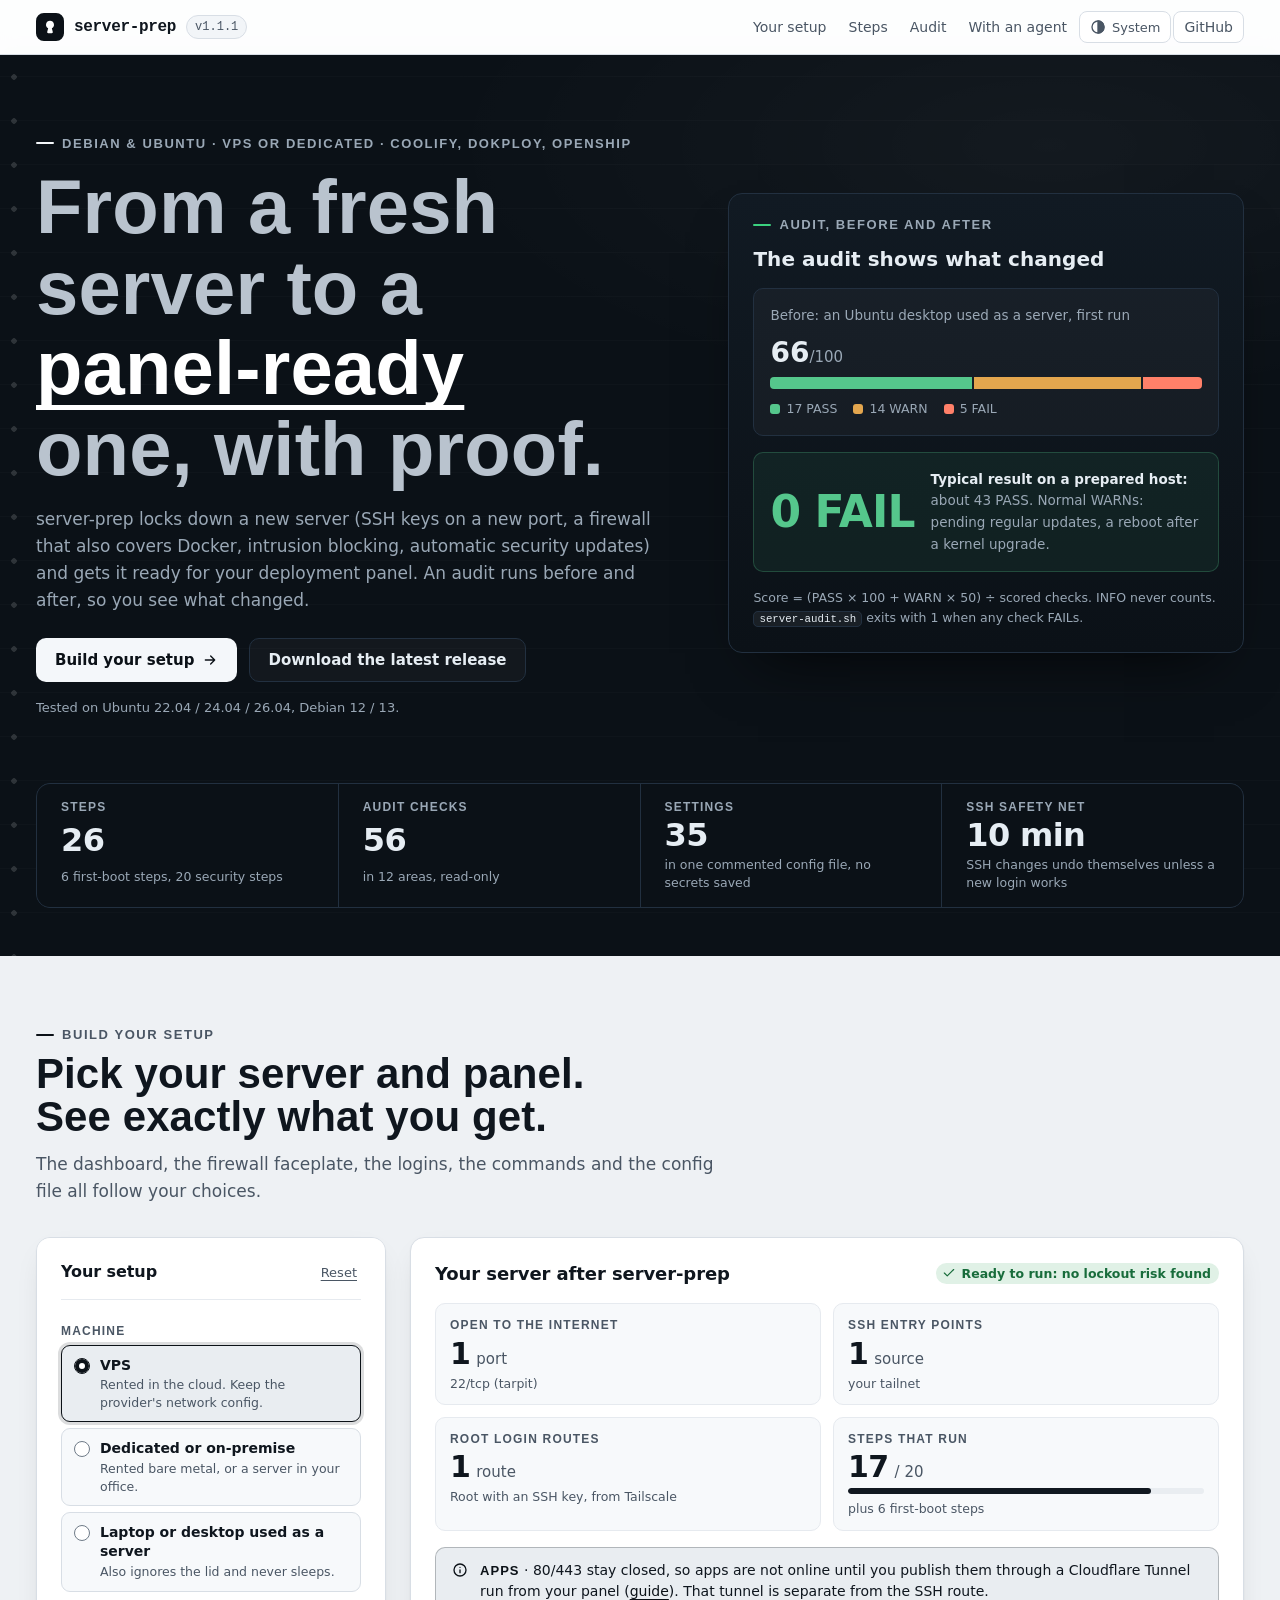
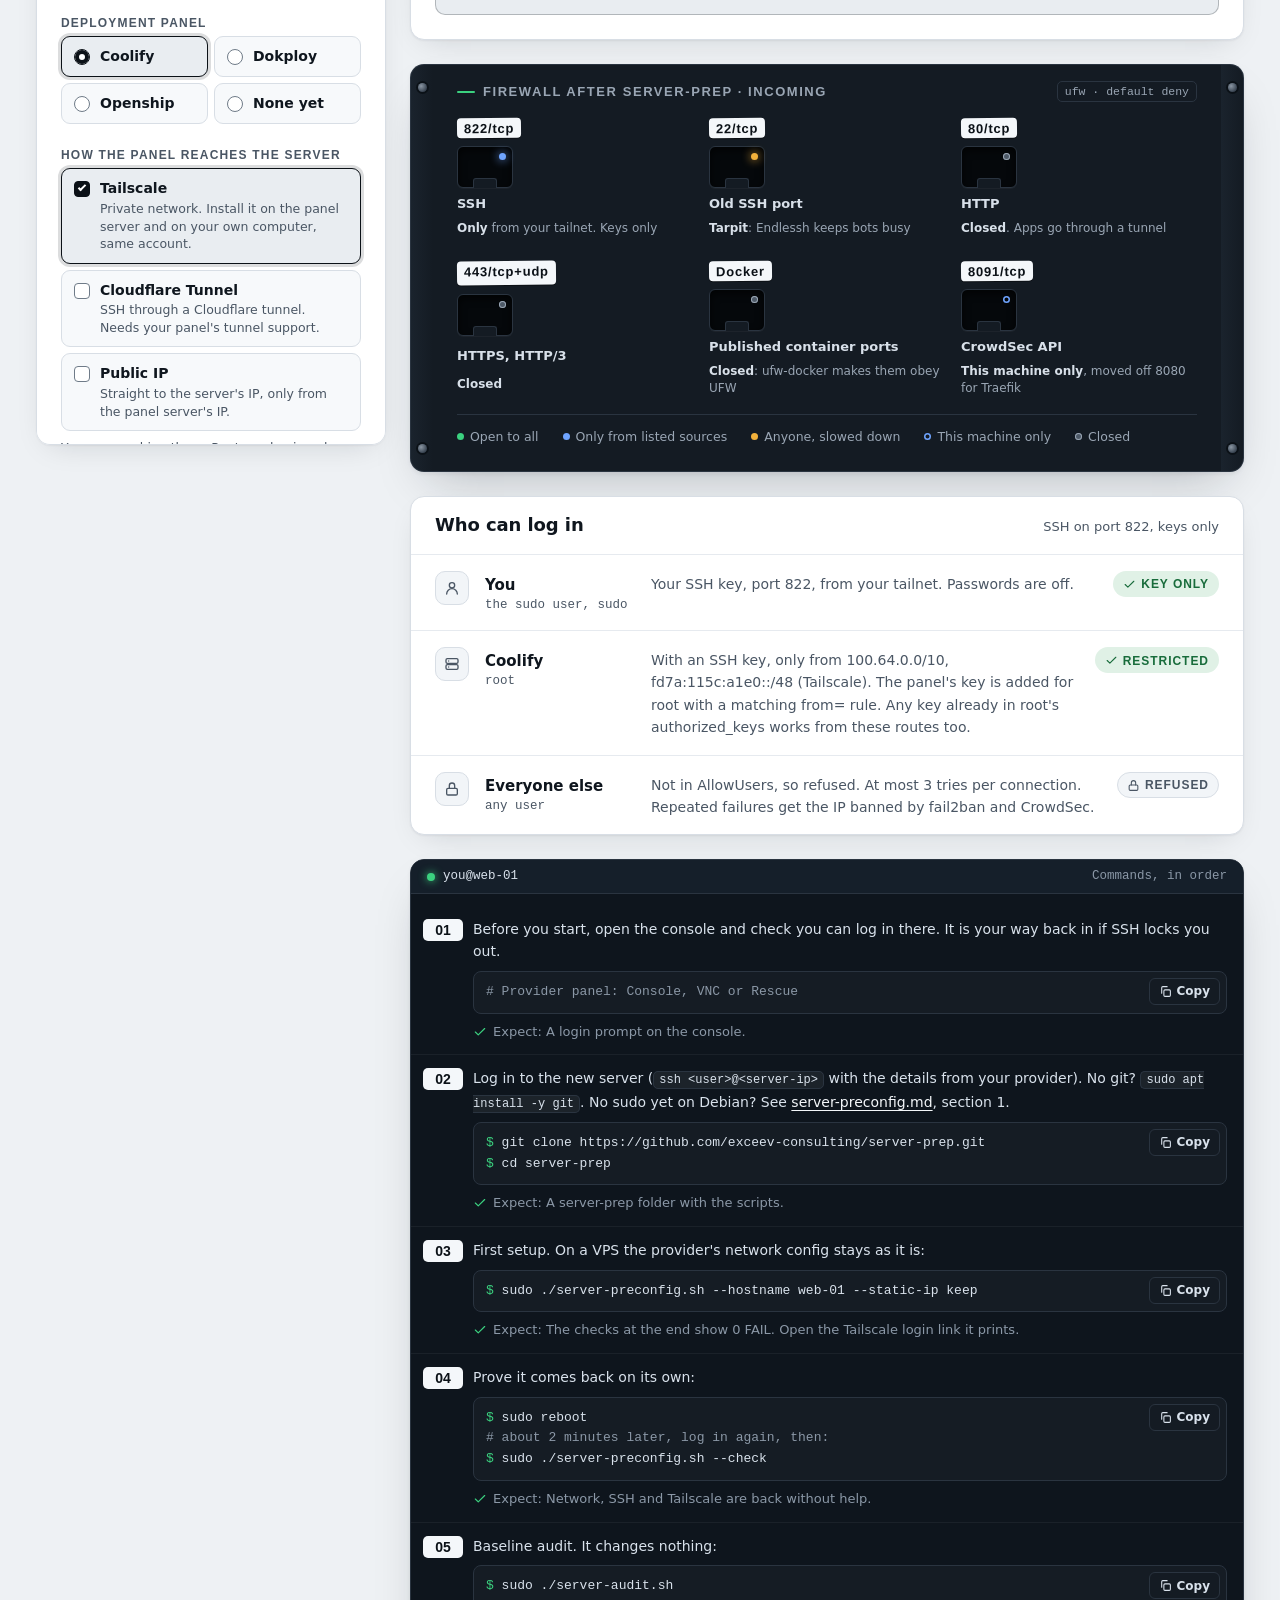
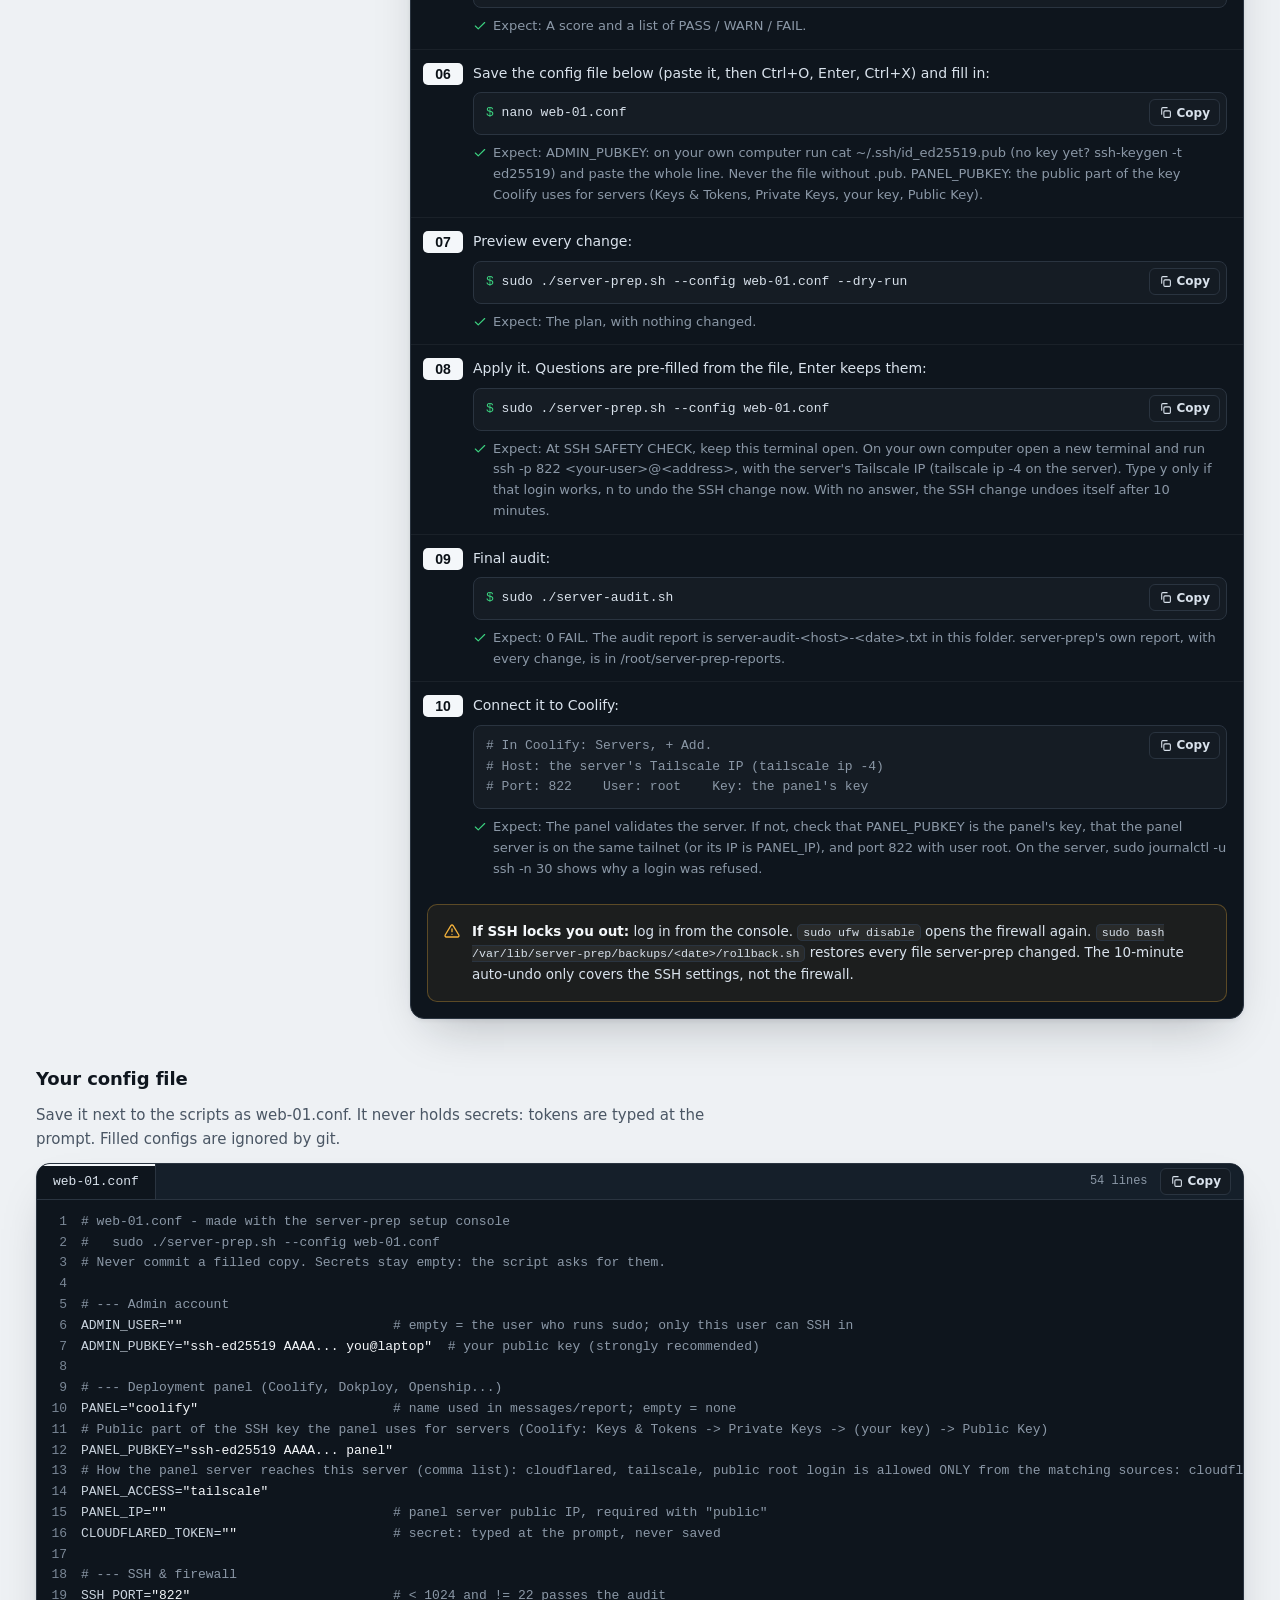
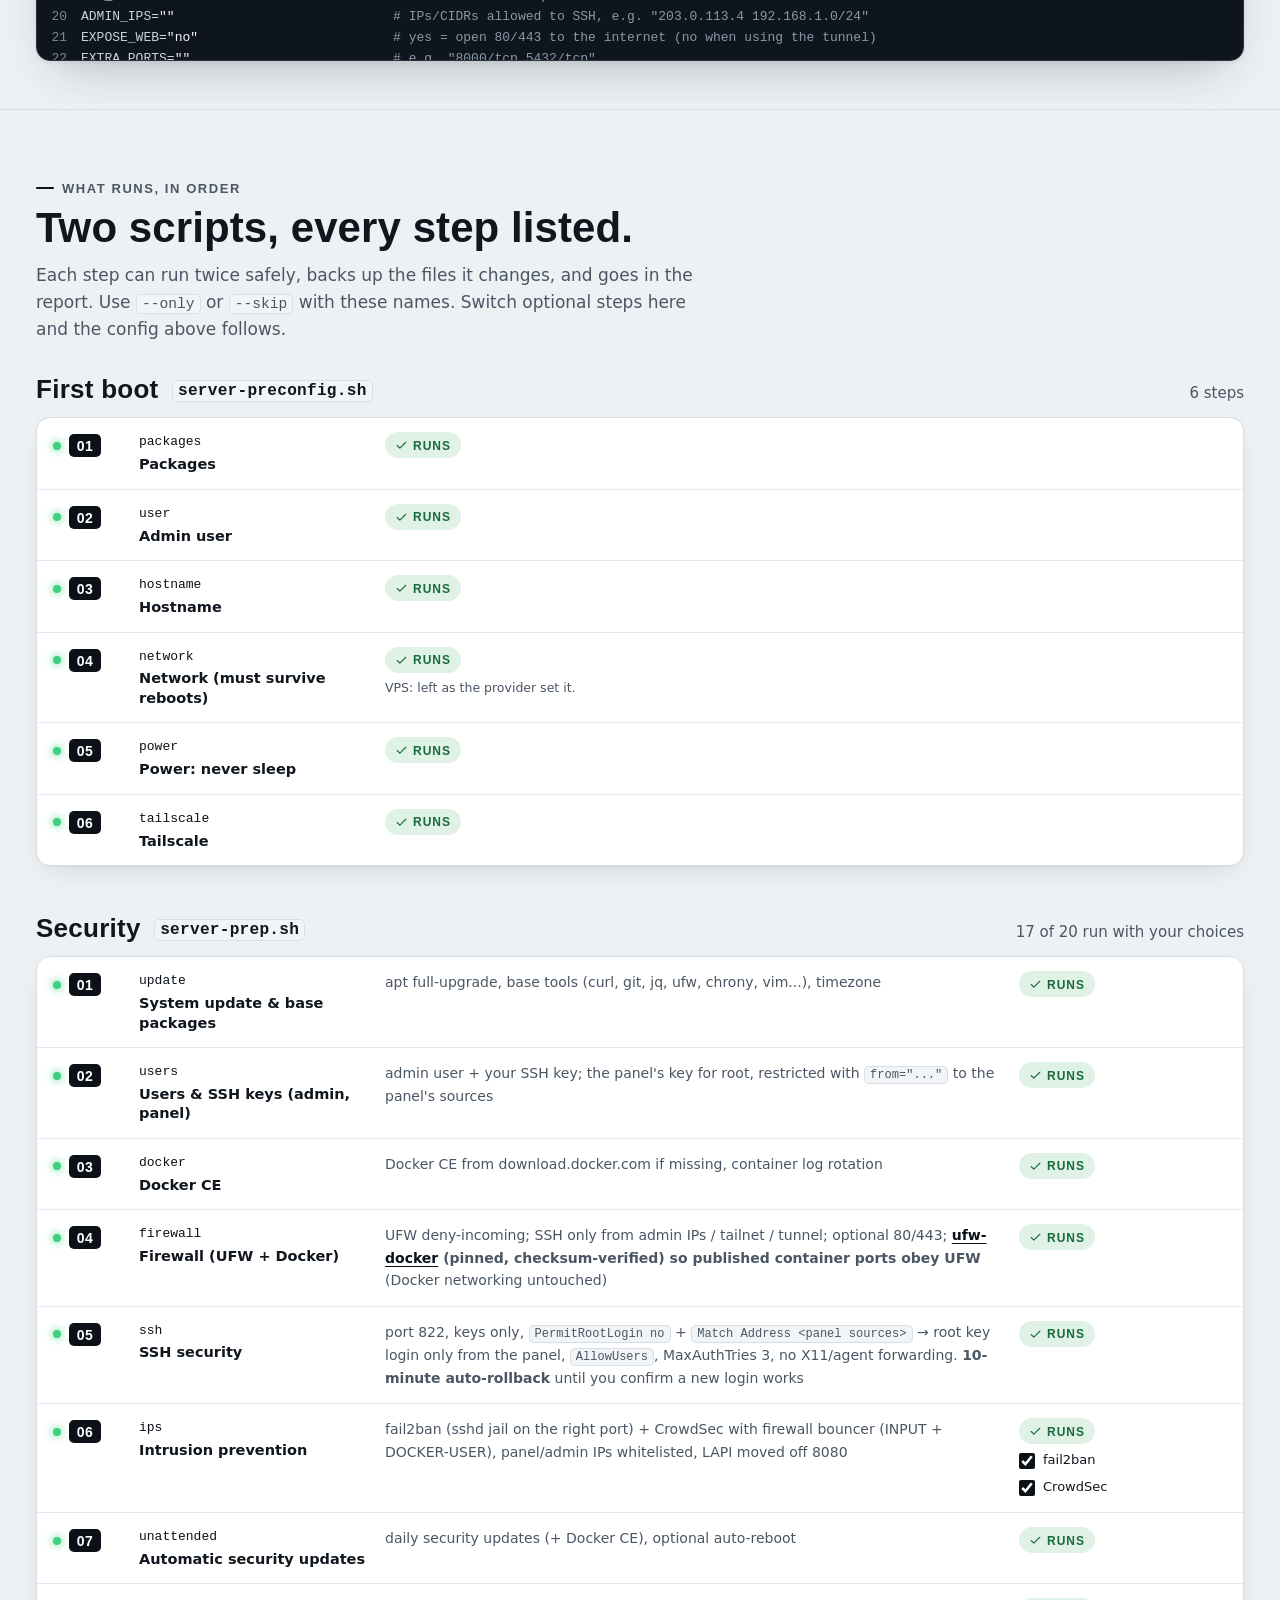
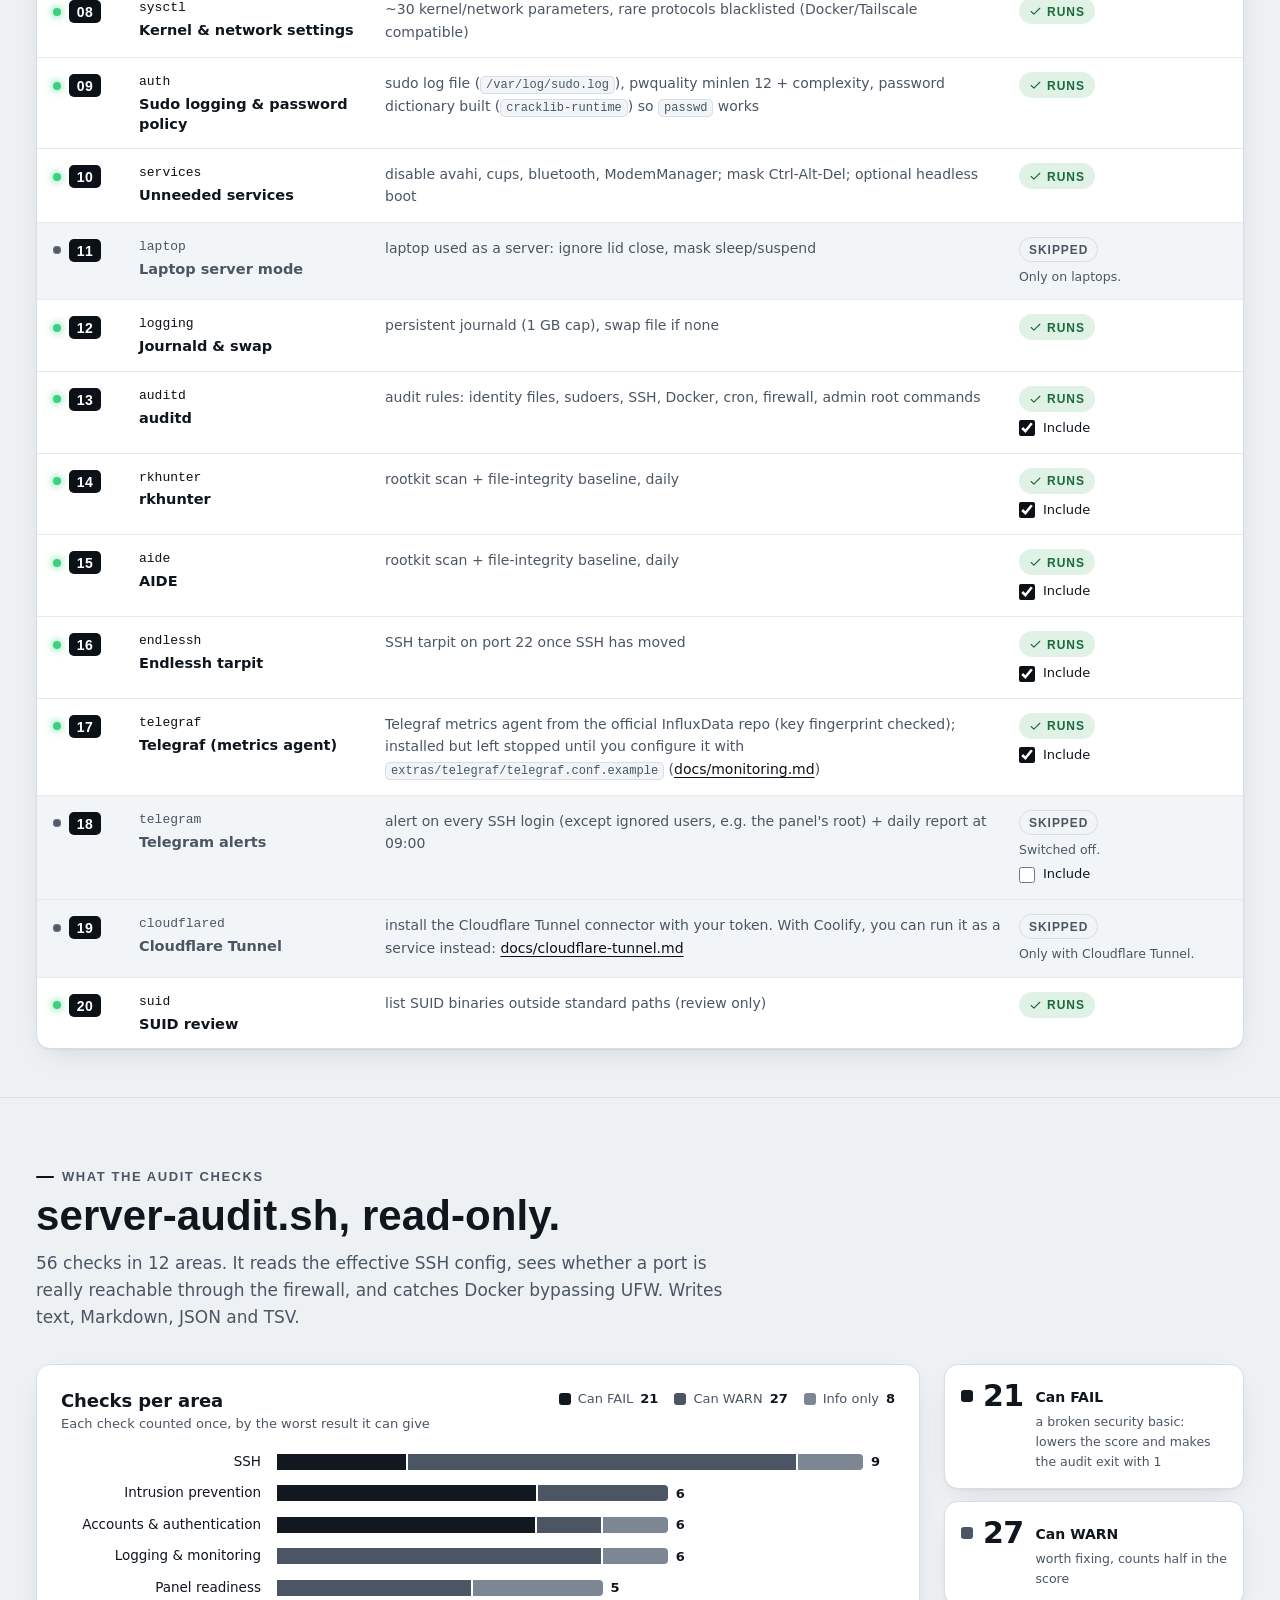
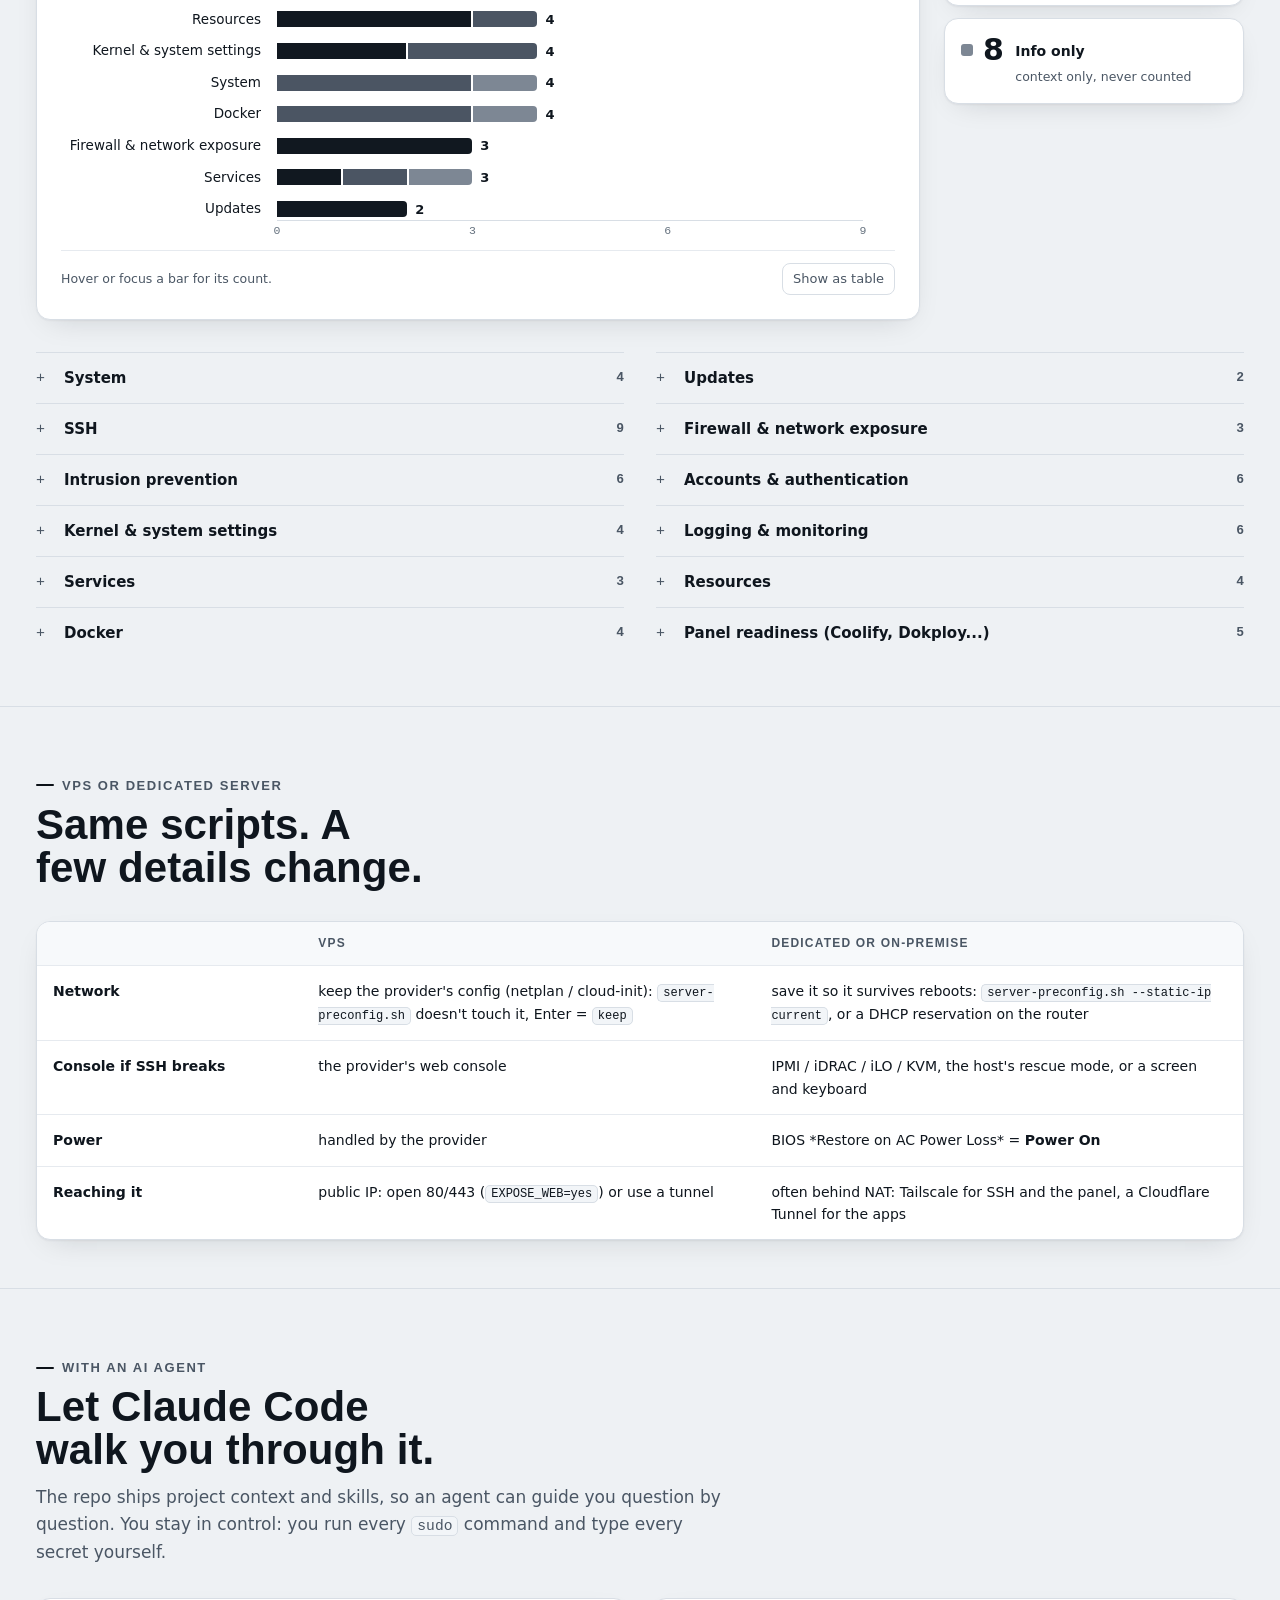
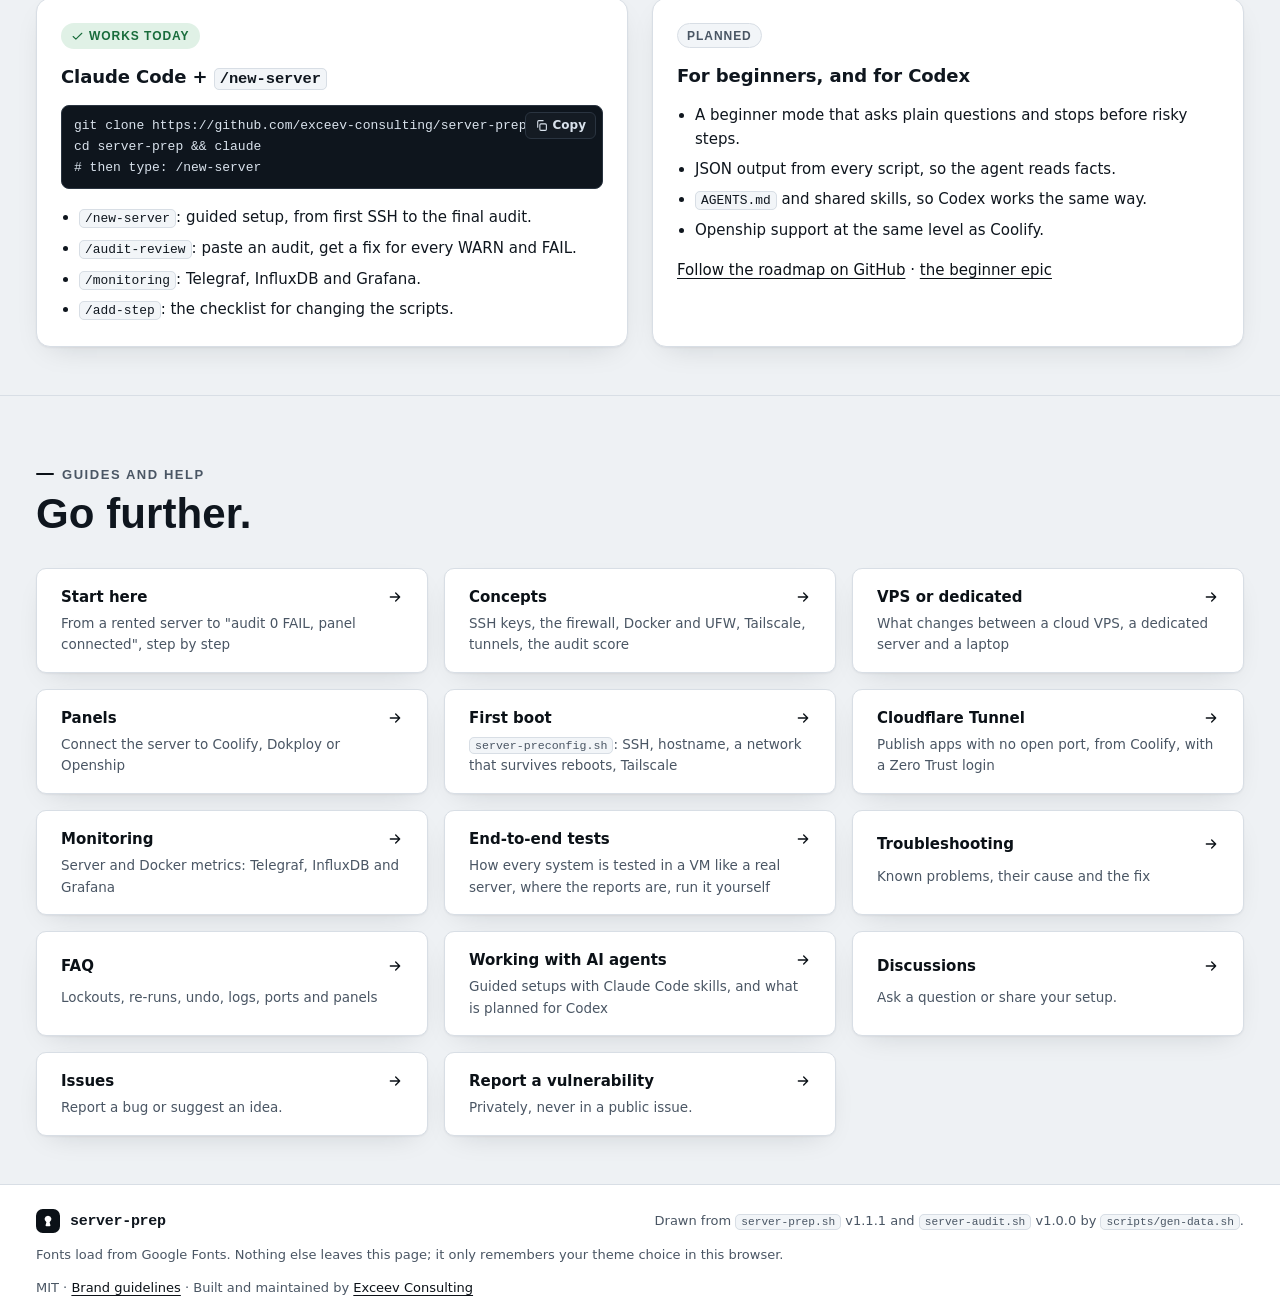
==== site/index.html @ 2fa913e3 "site: brand guidelines page, link previews, icons and one token file Closes #107.  - site/brand/: th" ====
<!doctype html>
<html lang="en">
<head>
<meta charset="utf-8">
<meta name="viewport" content="width=device-width, initial-scale=1, viewport-fit=cover">
<title>server-prep Setup Console</title>
<meta http-equiv="Content-Security-Policy" content="default-src 'none'; script-src 'self' 'unsafe-inline'; style-src 'self' 'unsafe-inline' https://fonts.googleapis.com; font-src https://fonts.gstatic.com; img-src 'self' data:; connect-src 'none'; base-uri 'none'; form-action 'none'">
<meta name="referrer" content="no-referrer">
<meta name="description" content="See exactly what server-prep does to secure a Debian or Ubuntu VPS or dedicated server for Coolify, Dokploy or Openship: ports, logins, steps, commands and the audit.">
<meta property="og:title" content="server-prep Setup Console">
<meta property="og:description" content="Pick your server, panel and access route. See the ports, who can log in, the commands to run and the config file.">
<meta property="og:type" content="website">
<meta property="og:site_name" content="server-prep">
<meta property="og:url" content="https://exceev-consulting.github.io/server-prep/">
<meta property="og:image" content="https://exceev-consulting.github.io/server-prep/social-preview.png">
<meta property="og:image:width" content="1280">
<meta property="og:image:height" content="640">
<meta property="og:image:alt" content="server-prep: harden a fresh Debian or Ubuntu server for your PaaS panel, and prove it with an audit.">
<meta name="twitter:card" content="summary_large_image">
<meta name="theme-color" content="#FFFFFF" media="(prefers-color-scheme: light)">
<meta name="theme-color" content="#121920" media="(prefers-color-scheme: dark)">
<link rel="icon" href="favicon-32.png" sizes="32x32" type="image/png">
<link rel="icon" href="favicon.svg" type="image/svg+xml">
<link rel="apple-touch-icon" href="apple-touch-icon.png">
<link rel="preconnect" href="https://fonts.googleapis.com">
<link rel="preconnect" href="https://fonts.gstatic.com" crossorigin>
<link rel="stylesheet" href="https://fonts.googleapis.com/css2?family=Barlow+Condensed:wght@500;600;700&family=IBM+Plex+Mono:wght@400;500;600&family=IBM+Plex+Sans:wght@400;500;600;700&display=swap">
<link rel="stylesheet" href="tokens.css">
<style>
/* Layout: a rack console. A dark rack-front hero with the audit proof and headline numbers,
   then the setup console (control panel left, live dashboard + faceplate + terminal right),
   the steps as numbered rack units, the audit chart, and reference tables. */
*, *::before, *::after { box-sizing: border-box; }
html { -webkit-text-size-adjust: 100%; scroll-padding-top: 72px; }
body { margin: 0; background: var(--bg); color: var(--ink); font: 400 15px/1.6 var(--f-body); }
body::before { content: ""; position: fixed; inset: 0 0 auto; height: env(safe-area-inset-top, 0px); z-index: 30; background: var(--panel); }
a { color: var(--accent); text-decoration: underline; text-decoration-thickness: 1px; text-underline-offset: 3px; }
a:hover { text-decoration-thickness: 2px; }
:focus-visible { outline: 2px solid var(--accent); outline-offset: 2px; }
.hero :focus-visible, .term :focus-visible, .file :focus-visible, .rackunit :focus-visible, .two .code :focus-visible { outline-color: var(--rack-hi); }
code, pre, kbd { font-family: var(--f-mono); }
code { font-size: .86em; background: var(--sunken); border: 1px solid var(--rule); border-radius: 5px; padding: 1px 5px; overflow-wrap: anywhere; }
h1, h2, h3, h4 { margin: 0; text-wrap: balance; }
h1, h2 { font-family: var(--f-display); font-weight: 700; line-height: 1.02; letter-spacing: .002em; }
h2 { font-size: clamp(30px, 4vw, 42px); }
h3 { font: 600 18px/1.3 var(--f-body); letter-spacing: -.005em; }
p { margin: 0; }
svg.i { width: 16px; height: 16px; flex: none; fill: none; stroke: currentColor; stroke-width: 2; stroke-linecap: round; stroke-linejoin: round; }
.sr { position: absolute; width: 1px; height: 1px; padding: 0; margin: -1px; overflow: hidden; clip: rect(0 0 0 0); white-space: nowrap; border: 0; }
.skip { position: absolute; left: max(16px, env(safe-area-inset-left, 0px)); top: -60px; z-index: 40; background: var(--accent); color: var(--on-accent); padding: 8px 12px; border-radius: 6px; font-weight: 600; text-decoration: none; }
.skip:focus { top: 8px; }
.wrap { max-width: 1240px; margin: 0 auto; padding-left: max(16px, env(safe-area-inset-left, 0px)); padding-right: max(16px, env(safe-area-inset-right, 0px)); }
.eyebrow { display: inline-flex; align-items: center; gap: 8px; font: 600 13px/1 var(--f-display); letter-spacing: .12em; text-transform: uppercase; color: var(--ink-2); }
.eyebrow::before { content: ""; width: 18px; height: 2px; border-radius: 2px; background: var(--accent); }
.lead { font-size: 17px; line-height: 1.6; color: var(--ink-2); max-width: 64ch; }
.muted { color: var(--ink-2); }
.num { font-variant-numeric: tabular-nums; }
.card { background: var(--panel); border: 1px solid var(--rule); border-radius: var(--r-lg); box-shadow: var(--shadow); min-width: 0; }

/* ---------- top bar ---------- */
.topbar { position: sticky; top: env(safe-area-inset-top, 0px); z-index: 20; background: color-mix(in srgb, var(--panel) 88%, transparent); backdrop-filter: saturate(1.4) blur(10px); -webkit-backdrop-filter: saturate(1.4) blur(10px); border-bottom: 1px solid var(--rule); }
.topbar .wrap { display: flex; align-items: center; justify-content: space-between; gap: var(--s4); padding-block: 10px; }
.brand { display: flex; align-items: center; gap: 10px; color: var(--ink); text-decoration: none; }
.logo { display: block; flex: none; color: var(--brand); }
.brand .logo { width: 28px; height: 28px; }
.brand b { font: 600 16px/1 var(--f-mono); letter-spacing: -.02em; white-space: nowrap; }
.chip { display: inline-flex; align-items: center; gap: 6px; font: 500 12px/1 var(--f-mono); padding: 5px 8px; border-radius: 999px; border: 1px solid var(--rule); color: var(--ink-2); background: var(--sunken); white-space: nowrap; }
.topnav { display: flex; gap: 2px; align-items: center; flex-wrap: wrap; justify-content: flex-end; }
.topnav a { color: var(--ink-2); text-decoration: none; font-weight: 500; font-size: 14px; padding: 6px 10px; border-radius: 8px; }
.topnav a:hover { color: var(--ink); background: var(--sunken); }
.topnav a[aria-current="true"] { color: var(--accent); background: var(--accent-soft); }
.tbtn { display: inline-flex; align-items: center; gap: 6px; height: 32px; padding: 0 10px; border-radius: 8px; border: 1px solid var(--rule); background: var(--panel); color: var(--ink-2); font: 500 13px/1 var(--f-body); cursor: pointer; text-decoration: none; }
.tbtn:hover { color: var(--ink); border-color: var(--ink-3); }
@media (max-width: 860px) { .topnav a.sec { display: none; } }
@media (max-width: 600px) {
  .brand .chip { display: none; }
  .tlabel { position: absolute; width: 1px; height: 1px; padding: 0; margin: -1px; overflow: hidden; clip: rect(0 0 0 0); white-space: nowrap; border: 0; }
  .topnav { flex-wrap: nowrap; gap: 6px; }
}

/* ---------- hero (rack front, dark on purpose) ---------- */
.hero { position: relative; background: var(--rack); color: var(--rack-ink); overflow: hidden; isolation: isolate; }
.hero::before { content: ""; position: absolute; inset: 0; z-index: -1; opacity: .55;
  background:
    radial-gradient(900px 380px at 82% 10%, rgba(255, 255, 255, .07), transparent 70%),
    repeating-linear-gradient(0deg, transparent 0 43px, rgba(255, 255, 255, .035) 43px 44px); }
.hero::after { content: ""; position: absolute; top: 0; bottom: 0; left: max(8px, calc(50% - 640px)); width: 12px; z-index: -1;
  background: radial-gradient(circle at 6px 22px, rgba(255,255,255,.14) 2.5px, transparent 3px) 0 0 / 12px 44px repeat-y; }
.hero .hero-grid { display: grid; grid-template-columns: minmax(0, 1.25fr) minmax(0, 1fr); gap: var(--s7); padding-block: var(--s8) var(--s6); align-items: center; }
.hero .eyebrow { color: var(--rack-dim); }
.hero .eyebrow::before { background: var(--rack-hi); }
.hero h1 { font-size: clamp(42px, 6.6vw, 76px); line-height: 1.06; color: var(--rack-mid); margin-top: var(--s4); }
.hero h1 em { font-style: normal; color: #FFFFFF; text-decoration: underline; text-decoration-color: #FFFFFF; text-decoration-thickness: .07em; text-underline-offset: .14em; text-decoration-skip-ink: none; }
.hero .lead { color: var(--rack-dim); margin-top: var(--s4); }
.cta { display: flex; gap: var(--s3); flex-wrap: wrap; margin-top: var(--s5); }
.btn { display: inline-flex; align-items: center; gap: 8px; height: 44px; padding: 0 18px; border-radius: 10px; font: 600 15px/1 var(--f-body); text-decoration: none; cursor: pointer; border: 1px solid transparent; }
.btn.primary { background: var(--rack-hi); color: var(--rack); }
.btn.primary:hover { background: #FFFFFF; box-shadow: 0 0 0 4px rgba(255, 255, 255, .14); }
.btn.ghost { color: var(--rack-ink); border-color: var(--rack-edge); background: rgba(255,255,255,.03); }
.btn.ghost:hover { border-color: var(--rack-dim); }
.hero .tested { margin-top: var(--s4); font-size: 13px; color: var(--rack-dim); }
.proof { background: linear-gradient(180deg, var(--rack-2), var(--rack)); border: 1px solid var(--rack-edge); border-radius: var(--r-lg); padding: var(--s5); display: grid; gap: var(--s4); box-shadow: 0 30px 60px -30px rgba(0,0,0,.8); min-width: 0; }
.proof-head { display: flex; justify-content: space-between; align-items: baseline; gap: var(--s3); flex-wrap: wrap; }
.proof-head .eyebrow::before { background: var(--led-ok); }
.proof h2 { font: 600 20px/1.25 var(--f-body); color: var(--rack-ink); }
.score { display: grid; gap: 10px; padding: var(--s4); border-radius: var(--r); background: rgba(255,255,255,.03); border: 1px solid var(--rack-edge); }
.score-top { display: flex; justify-content: space-between; align-items: baseline; gap: var(--s3); flex-wrap: wrap; font-size: 13.5px; color: var(--rack-dim); }
.score-top b { font: 600 28px/1 var(--f-body); color: var(--rack-ink); }
.score-top b small { font-size: 15px; color: var(--rack-dim); font-weight: 500; }
.sbar { display: flex; gap: 2px; height: 12px; }
.sbar i { display: block; height: 100%; }
.sbar i:first-child { border-radius: 4px 0 0 4px; }
.sbar i:last-child { border-radius: 0 4px 4px 0; }
.sbar .p { background: var(--rack-ok); }
.sbar .w { background: var(--rack-warn); }
.sbar .f { background: var(--rack-bad); }
.slegend { display: flex; gap: var(--s4); flex-wrap: wrap; font-size: 12.5px; color: var(--rack-dim); }
.slegend span { display: inline-flex; align-items: center; gap: 6px; }
.slegend span::before { content: ""; width: 10px; height: 10px; border-radius: 3px; }
.slegend .p::before { background: var(--rack-ok); }
.slegend .w::before { background: var(--rack-warn); }
.slegend .f::before { background: var(--rack-bad); }
.after { display: flex; gap: var(--s4); align-items: center; padding: var(--s4); border-radius: var(--r); background: rgba(85, 199, 140, .08); border: 1px solid rgba(85, 199, 140, .25); }
.after .big { font: 700 44px/1 var(--f-body); color: var(--rack-ok); letter-spacing: -.02em; white-space: nowrap; }
.after p { font-size: 13.5px; color: var(--rack-dim); }
.after p b { color: var(--rack-ink); font-weight: 600; }
.formula { font-size: 12.5px; color: var(--rack-dim); }
.formula code { background: rgba(255,255,255,.06); border-color: var(--rack-edge); color: var(--rack-ink); }
.kpis-hero { display: grid; grid-template-columns: repeat(4, minmax(0, 1fr)); gap: 1px; margin-top: var(--s6); background: var(--rack-edge); border: 1px solid var(--rack-edge); border-radius: var(--r-lg); overflow: hidden; }
.kpis-hero > div { background: var(--rack); padding: var(--s4) var(--s5); display: grid; gap: 4px; min-width: 0; }
.kpis-hero .lbl { font: 600 12px/1.2 var(--f-display); letter-spacing: .1em; text-transform: uppercase; color: var(--rack-dim); }
.kpis-hero .val { font: 600 32px/1.05 var(--f-body); color: var(--rack-ink); letter-spacing: -.02em; }
.kpis-hero .cap { font-size: 12.5px; color: var(--rack-dim); line-height: 1.4; }
.hero-wrap-kpi { padding-bottom: var(--s7); }

/* ---------- sections ---------- */
section.block { padding-block: var(--s8) var(--s7); }
section.block + section.block { border-top: 1px solid var(--rule); }
.block-head { display: grid; gap: var(--s3); margin-bottom: var(--s6); max-width: 72ch; }

/* ---------- console ---------- */
.console { display: grid; grid-template-columns: minmax(0, 350px) minmax(0, 1fr); gap: var(--s5); align-items: start; }
.controls { padding: var(--s5); display: grid; gap: var(--s5); position: sticky; top: 76px; max-height: calc(100vh - 92px); overflow: auto; overscroll-behavior: contain; }
.controls-head { display: flex; justify-content: space-between; align-items: center; gap: var(--s3); padding-bottom: var(--s4); border-bottom: 1px solid var(--rule-2); }
.controls-head h3 { font-size: 16px; }
.reset { font: 500 13px/1 var(--f-body); color: var(--ink-2); background: none; border: 0; cursor: pointer; padding: 4px; text-decoration: underline; text-underline-offset: 3px; }
fieldset { border: 0; margin: 0; padding: 0; display: grid; gap: var(--s2); min-width: 0; }
fieldset:disabled .opt span { cursor: not-allowed; opacity: .75; }
legend { padding: 0; margin-bottom: 6px; font: 600 12px/1.2 var(--f-display); letter-spacing: .1em; text-transform: uppercase; color: var(--ink-2); }
.seg { display: grid; gap: 6px; }
.seg.cols-2 { grid-template-columns: 1fr 1fr; }
.opt { position: relative; display: block; }
.opt input { position: absolute; opacity: 0; inset: 0; margin: 0; width: 100%; height: 100%; cursor: pointer; z-index: 1; }
.opt span { position: relative; display: grid; gap: 2px; padding: 10px 12px 10px 38px; border: 1px solid var(--rule); border-radius: 9px; background: var(--panel-2); cursor: pointer; transition: border-color .15s, background-color .15s, box-shadow .15s; }
.opt span::before { content: ""; position: absolute; left: 12px; top: 12px; width: 16px; height: 16px; border-radius: 50%; border: 1.5px solid var(--off); background: var(--panel); }
.opt input[type="checkbox"] + span::before { border-radius: 4px; }
.opt span b { font-weight: 600; font-size: 14px; line-height: 1.35; }
.opt span small { font-size: 12.5px; color: var(--ink-2); line-height: 1.4; }
.opt input:hover + span { border-color: var(--ink-3); }
.opt input:checked + span { border-color: var(--accent); background: var(--accent-soft); box-shadow: 0 0 0 3px color-mix(in srgb, var(--accent) 14%, transparent); }
.opt input[type="radio"]:checked + span::before { border-color: var(--accent); background: var(--panel); box-shadow: inset 0 0 0 4px var(--accent); }
.opt input[type="checkbox"]:checked + span::before { border-color: var(--accent); background: var(--accent); }
.opt input[type="checkbox"]:checked + span::after { content: ""; position: absolute; left: 18px; top: 14px; width: 4px; height: 8px; border: solid var(--on-accent); border-width: 0 2px 2px 0; transform: rotate(45deg); }
.opt input:focus-visible + span { outline: 2px solid var(--accent); outline-offset: 2px; }
.fields { display: grid; grid-template-columns: 1fr 1fr; gap: var(--s3); }
.field { display: grid; gap: 6px; align-content: start; min-width: 0; }
.field label { font: 600 12px/1.2 var(--f-display); letter-spacing: .1em; text-transform: uppercase; color: var(--ink-2); }
.field input[type="text"] { font: 400 14px/1.4 var(--f-mono); padding: 10px 12px; border: 1px solid var(--off); border-radius: 9px; background: var(--panel-2); color: var(--ink); width: 100%; min-width: 0; transition: border-color .15s, box-shadow .15s; }
.field input[type="text"]:focus { outline: 2px solid transparent; outline-offset: 2px; border-color: var(--accent); box-shadow: 0 0 0 3px color-mix(in srgb, var(--accent) 18%, transparent); }
.field input[type="text"]::placeholder { color: var(--ink-2); }
.hint { font-size: 12.5px; color: var(--ink-2); line-height: 1.45; }

.outputs { display: grid; gap: var(--s5); min-width: 0; }

/* live KPI dashboard */
.dash { padding: var(--s5); display: grid; gap: var(--s4); }
.dash-head { display: flex; justify-content: space-between; align-items: baseline; gap: var(--s3); flex-wrap: wrap; }
.dash-head p { font-size: 13px; color: var(--ink-2); }
.kpis { display: grid; grid-template-columns: repeat(4, minmax(0, 1fr)); gap: var(--s3); }
@media (max-width: 1320px) and (min-width: 1081px), (max-width: 760px) { .kpis { grid-template-columns: repeat(2, minmax(0, 1fr)); } }
.kpi { border: 1px solid var(--rule-2); background: var(--panel-2); border-radius: var(--r); padding: 14px 14px 12px; display: grid; gap: 6px; align-content: start; min-width: 0; }
.kpi .lbl { font: 600 12px/1.2 var(--f-display); letter-spacing: .1em; text-transform: uppercase; color: var(--ink-2); }
.kpi .val { display: flex; align-items: baseline; gap: 6px; font: 600 30px/1 var(--f-body); letter-spacing: -.02em; color: var(--ink); }
.kpi .val small { font-size: 15px; font-weight: 500; color: var(--ink-2); letter-spacing: 0; }
.kpi .cap { font-size: 12.5px; color: var(--ink-2); line-height: 1.4; overflow-wrap: anywhere; }
.st { display: inline-flex; align-items: center; gap: 6px; font: 600 12.5px/1.2 var(--f-body); justify-self: start; padding: 3px 8px 3px 6px; border-radius: 999px; }
.st.ok { color: var(--ok); background: var(--ok-soft); }
.st.warn { color: var(--warn); background: var(--warn-soft); }
.st.bad { color: var(--bad); background: var(--bad-soft); }
.st svg.i { width: 14px; height: 14px; }
.meter { height: 6px; border-radius: 999px; background: var(--accent-soft); overflow: hidden; }
.meter i { display: block; height: 100%; border-radius: 999px; background: var(--accent-2); transition: width .3s ease; }

.alerts { display: grid; gap: var(--s2); }
.alerts:empty { display: none; }
.alert { display: flex; gap: var(--s3); align-items: flex-start; padding: var(--s3) var(--s4); border-radius: var(--r); font-size: 14px; line-height: 1.5; border: 1px solid; }
.alert svg.i { margin-top: 2px; }
.alert b { font: 700 13px/1.5 var(--f-display); letter-spacing: .08em; text-transform: uppercase; white-space: nowrap; }
.alert.warn { background: var(--warn-soft); border-color: color-mix(in srgb, var(--warn) 30%, transparent); }
.alert.warn svg, .alert.warn b { color: var(--warn); }
.alert.bad { background: var(--bad-soft); border-color: color-mix(in srgb, var(--bad) 30%, transparent); }
.alert.bad svg, .alert.bad b { color: var(--bad); }
.alert.info { background: var(--accent-soft); border-color: color-mix(in srgb, var(--accent) 25%, transparent); }
.alert.info svg, .alert.info b { color: var(--accent); }

/* faceplate with rack ears */
.rackunit { display: grid; grid-template-columns: 22px minmax(0, 1fr) 22px; border-radius: var(--r-lg); background: var(--plate-edge); padding: 1px; box-shadow: var(--shadow-lift); }
.ear { background: linear-gradient(90deg, var(--ear), var(--plate)); display: grid; align-content: space-between; justify-items: center; padding-block: 18px; }
.ear:first-child { border-radius: calc(var(--r-lg) - 1px) 0 0 calc(var(--r-lg) - 1px); }
.ear:last-child { border-radius: 0 calc(var(--r-lg) - 1px) calc(var(--r-lg) - 1px) 0; }
.ear i { width: 9px; height: 9px; border-radius: 50%; background: radial-gradient(circle at 35% 35%, var(--screw-hi), var(--screw-lo) 70%); box-shadow: 0 0 0 2px var(--rack); }
.plate { background: var(--plate); color: var(--plate-ink); padding: var(--s4) var(--s5) var(--s5); min-width: 0; }
.plate-head { display: flex; justify-content: space-between; gap: var(--s3); align-items: center; flex-wrap: wrap; margin-bottom: var(--s4); }
.plate-head .eyebrow { color: var(--plate-dim); }
.plate-head .eyebrow::before { background: var(--led-ok); }
.plate-head .plate-tag { font: 500 11.5px/1 var(--f-mono); color: var(--plate-dim); border: 1px solid var(--plate-edge); padding: 4px 7px; border-radius: 5px; white-space: nowrap; }
.ports { display: grid; grid-template-columns: repeat(3, minmax(0, 1fr)); gap: var(--s5) var(--s4); }
.port { display: grid; gap: 8px; justify-items: start; min-width: 0; }
.port .tag { font: 700 13px/1 var(--f-display); letter-spacing: .06em; background: var(--rack-hi); color: var(--rack); padding: 4px 7px 3px; border-radius: 4px; transform: rotate(-.6deg); font-variant-numeric: tabular-nums; box-shadow: 0 1px 0 rgba(0,0,0,.4); }
.jack { position: relative; width: 56px; height: 42px; border-radius: 6px; background: var(--jack); border: 1px solid var(--plate-edge); box-shadow: inset 0 3px 8px rgba(0,0,0,.7), 0 1px 0 rgba(255,255,255,.04); }
.jack::before { content: ""; position: absolute; left: 15px; right: 15px; bottom: -1px; height: 10px; background: var(--plate); border: 1px solid var(--plate-edge); border-bottom: 0; border-radius: 3px 3px 0 0; }
.jack::after { content: ""; position: absolute; top: 6px; right: 6px; width: 7px; height: 7px; border-radius: 50%; background: var(--led-off); box-shadow: inset 0 0 0 1px var(--plate-dim); }
.port[data-state="open"] .jack::after { background: var(--led-ok); box-shadow: 0 0 10px var(--led-ok); }
.port[data-state="only"] .jack::after { background: var(--led-only); box-shadow: 0 0 10px var(--led-only); }
.port[data-state="limit"] .jack::after, .port[data-state="tarpit"] .jack::after { background: var(--led-warn); box-shadow: 0 0 10px var(--led-warn); }
.port[data-state="local"] .jack::after { background: transparent; box-shadow: inset 0 0 0 1.5px var(--led-only); }
.port[data-state="tarpit"] .jack::after { animation: blink 1.6s steps(2, start) infinite; }
.ports.boot .jack::after { animation: led-on .5s ease-out both; animation-delay: calc(var(--i) * 90ms); }
.port.changed .jack { animation: ring .7s ease-out; }
@keyframes blink { to { opacity: .25; } }
@keyframes led-on { from { opacity: 0; transform: scale(.4); } to { opacity: 1; transform: none; } }
@keyframes ring { from { box-shadow: inset 0 3px 8px rgba(0,0,0,.7), 0 0 0 3px rgba(244, 247, 250, .55); } to { box-shadow: inset 0 3px 8px rgba(0,0,0,.7), 0 0 0 10px rgba(244, 247, 250, 0); } }
.port .what { font: 600 13px/1.2 var(--f-body); }
.port .state { font-size: 12px; line-height: 1.45; color: var(--plate-dim); overflow-wrap: anywhere; }
.port .state b { color: var(--plate-ink); font-weight: 600; }
.plate-foot { margin-top: var(--s4); padding-top: var(--s3); border-top: 1px solid var(--plate-edge); font-size: 12.5px; color: var(--plate-dim); display: flex; gap: var(--s2) var(--s5); flex-wrap: wrap; }
.plate-foot span::before { content: ""; display: inline-block; width: 7px; height: 7px; border-radius: 50%; margin-right: 6px; vertical-align: 1px; }
.plate-foot .k-open::before { background: var(--led-ok); }
.plate-foot .k-only::before { background: var(--led-only); }
.plate-foot .k-warn::before { background: var(--led-warn); }
.plate-foot .k-local::before { box-shadow: inset 0 0 0 1.5px var(--led-only); }
.plate-foot .k-off::before { background: var(--led-off); box-shadow: inset 0 0 0 1px var(--plate-dim); }

/* logins */
.logins-head { padding: var(--s4) var(--s5); border-bottom: 1px solid var(--rule-2); display: flex; justify-content: space-between; gap: var(--s3); align-items: baseline; flex-wrap: wrap; }
.login { display: grid; grid-template-columns: 34px minmax(0, 150px) minmax(0, 1fr) auto; gap: var(--s4); padding: var(--s4) var(--s5); align-items: start; }
.login + .login { border-top: 1px solid var(--rule-2); }
.avatar { width: 34px; height: 34px; border-radius: 10px; display: grid; place-items: center; background: var(--sunken); border: 1px solid var(--rule); color: var(--ink-2); }
.login .who { font-weight: 600; padding-top: 2px; }
.login .who small { display: block; font: 400 12.5px/1.4 var(--f-mono); color: var(--ink-2); overflow-wrap: anywhere; }
.login .how { font-size: 14px; color: var(--ink-2); min-width: 0; overflow-wrap: anywhere; padding-top: 2px; }
.pill { display: inline-flex; align-items: center; gap: 5px; font: 600 12px/1 var(--f-display); letter-spacing: .08em; text-transform: uppercase; padding: 6px 9px 5px; border-radius: 999px; white-space: nowrap; border: 1px solid transparent; }
.pill svg.i { width: 13px; height: 13px; }
.pill.ok { background: var(--ok-soft); color: var(--ok); }
.pill.warn { background: var(--warn-soft); color: var(--warn); }
.pill.bad { background: var(--bad-soft); color: var(--bad); }
.pill.off { background: var(--sunken); color: var(--ink-2); border-color: var(--rule); }

/* terminal */
.term { background: var(--code-bg); border: 1px solid var(--plate-edge); border-radius: var(--r-lg); overflow: hidden; box-shadow: var(--shadow-lift); }
.term-bar { display: flex; align-items: center; justify-content: space-between; gap: var(--s3); padding: 10px var(--s4); background: var(--code-bar); border-bottom: 1px solid var(--plate-edge); color: var(--code-dim); font: 500 12.5px/1 var(--f-mono); }
.term-bar .host { display: inline-flex; align-items: center; gap: 8px; color: var(--code-ink); }
.term-bar .host::before { content: ""; width: 8px; height: 8px; border-radius: 50%; background: var(--led-ok); box-shadow: 0 0 8px var(--led-ok); }
.cmds { list-style: none; margin: 0; padding: var(--s3) 0; counter-reset: cmd; }
.cmds li { counter-increment: cmd; display: grid; grid-template-columns: 40px minmax(0, 1fr); gap: 10px; padding: var(--s3) var(--s4) var(--s3) var(--s3); }
.cmds li + li { border-top: 1px solid rgba(255,255,255,.05); }
.cmds li::before { content: counter(cmd, decimal-leading-zero); font: 700 14px/1 var(--f-display); font-variant-numeric: tabular-nums; color: var(--rack); background: var(--rack-hi); border-radius: 5px; height: 22px; display: grid; place-items: center; margin-top: 1px; }
.cmd-body { display: grid; gap: 8px; min-width: 0; }
.cmd-body > p { font-size: 14px; color: var(--code-ink); }
.cmd-body > p code { background: rgba(255,255,255,.06); border-color: var(--plate-edge); color: var(--code-ink); }
.cmd-body > p a { color: var(--rack-hi); }
.cmd-body .expect { font-size: 13px; color: var(--code-dim); display: flex; gap: 6px; }
.cmd-body .expect svg.i { width: 14px; height: 14px; margin-top: 3px; color: var(--led-ok); }
.code { position: relative; background: rgba(255,255,255,.03); color: var(--code-ink); border: 1px solid var(--plate-edge); border-radius: 8px; min-width: 0; }
.code pre { margin: 0; padding: 10px 84px 10px 12px; font-size: 13px; line-height: 1.6; overflow-x: auto; white-space: pre; }
.code pre:focus-visible { outline: 2px solid var(--rack-hi); outline-offset: -2px; }
.code pre .c { color: var(--code-dim); }
.code pre .ln::before { content: "$ "; color: var(--led-ok); }
.copy { position: absolute; top: 6px; right: 6px; display: inline-flex; align-items: center; gap: 5px; font: 600 12px/1 var(--f-body); padding: 6px 9px; border-radius: 6px; border: 1px solid var(--plate-edge); background: var(--plate); color: var(--code-ink); cursor: pointer; }
.copy svg.i { width: 13px; height: 13px; }
.copy:hover { border-color: var(--plate-dim); }
.copy:focus-visible { outline-color: var(--rack-hi); }
.copy[data-done] { color: var(--led-ok); border-color: var(--led-ok); }
.recover { margin: 0 var(--s4) var(--s4); border: 1px solid rgba(242, 177, 59, .3); background: rgba(242, 177, 59, .06); border-radius: var(--r); padding: var(--s4); display: flex; gap: var(--s3); font-size: 13.5px; color: var(--code-ink); }
.recover svg.i { color: var(--led-warn); margin-top: 2px; }
.recover code { background: rgba(255,255,255,.06); border-color: var(--plate-edge); color: var(--code-ink); }
.recover b { color: var(--rack-hi); }

/* config file */
.file { background: var(--code-bg); border: 1px solid var(--plate-edge); border-radius: var(--r-lg); overflow: hidden; box-shadow: var(--shadow-lift); }
.file-bar { display: flex; align-items: center; justify-content: space-between; gap: var(--s3); background: var(--code-bar); border-bottom: 1px solid var(--plate-edge); padding: 0 var(--s3) 0 0; }
.file-tab { display: inline-flex; align-items: center; gap: 8px; padding: 11px var(--s4); color: var(--code-ink); font: 500 13px/1 var(--f-mono); background: var(--code-bg); border-right: 1px solid var(--plate-edge); box-shadow: inset 0 2px 0 var(--rack-hi); }
.file-meta { font: 500 12px/1 var(--f-mono); color: var(--code-dim); display: flex; gap: var(--s3); align-items: center; }
.file-bar .copy { position: static; }
.file pre { margin: 0; padding: var(--s3) 0; max-height: 460px; overflow: auto; font-size: 13px; line-height: 1.6; color: var(--code-ink); counter-reset: line; }
.file pre:focus-visible { outline: 2px solid var(--rack-hi); outline-offset: -2px; }
.file pre .l { display: inline; }
.file pre .l::before { counter-increment: line; content: counter(line); display: inline-block; width: 44px; padding-right: 14px; text-align: right; color: var(--code-ln); user-select: none; }
.file pre .k { color: var(--code-key); }
.file pre .v { color: var(--rack-hi); }
.file pre .c { color: var(--code-dim); }

/* ---------- steps (rack units) ---------- */
.stack-head { display: flex; justify-content: space-between; align-items: baseline; gap: var(--s3); flex-wrap: wrap; margin: var(--s7) 0 var(--s3); }
.block-head + .stack-head { margin-top: 0; }
.stack-head h3 { font: 700 26px/1.1 var(--f-display); letter-spacing: .01em; }
.stack-head h3 code { font-size: .62em; background: var(--sunken); vertical-align: 3px; margin-left: 6px; }
.units { border: 1px solid var(--rule); border-radius: var(--r-lg); background: var(--panel); overflow: hidden; box-shadow: var(--shadow); }
.unit { display: grid; grid-template-columns: 70px minmax(0, 230px) minmax(0, 1fr) minmax(0, 200px); gap: var(--s4); padding: 14px var(--s5) 14px var(--s4); border-top: 1px solid var(--rule-2); align-items: start; transition: background-color .15s; }
.unit:first-child { border-top: 0; }
.unit:hover { background: var(--panel-2); }
.unit[data-run="no"] { background: var(--sunken); }
.unit[data-run="no"] .u-name b, .unit[data-run="no"] .u-name code { color: var(--ink-2); }
.u-num { display: flex; align-items: center; gap: 8px; margin-top: 2px; }
.u-num b { font: 700 14px/1 var(--f-display); background: var(--brand); color: var(--on-brand); padding: 5px 6px 4px; border-radius: 5px; letter-spacing: .04em; font-variant-numeric: tabular-nums; min-width: 32px; text-align: center; }
.u-num i { width: 8px; height: 8px; border-radius: 50%; background: var(--led-off); box-shadow: inset 0 0 0 1px var(--off); }
.unit[data-run="yes"] .u-num i { background: var(--led-ok); box-shadow: 0 0 8px var(--led-ok); }
.u-name { display: grid; gap: 2px; min-width: 0; }
.u-name code { background: none; border: 0; padding: 0; font-size: 13px; color: var(--accent); font-weight: 500; }
.u-name b { font-weight: 600; font-size: 14.5px; line-height: 1.35; }
.u-detail { font-size: 14px; color: var(--ink-2); min-width: 0; }
.u-detail:empty { display: none; }
.u-state { display: grid; gap: 6px; justify-items: start; }
.u-state .why { font-size: 12.5px; color: var(--ink-2); line-height: 1.4; }
.toggle { display: inline-flex; align-items: center; gap: 8px; font-size: 13px; font-weight: 500; cursor: pointer; }
.toggle input { width: 16px; height: 16px; accent-color: var(--accent); margin: 0; }

/* ---------- audit chart ---------- */
.audit-top { display: grid; grid-template-columns: minmax(0, 1fr) minmax(0, 300px); gap: var(--s5); align-items: start; }
.chart { padding: var(--s5); display: grid; gap: var(--s4); position: relative; }
.chart-head { display: flex; justify-content: space-between; gap: var(--s3); align-items: flex-start; flex-wrap: wrap; }
.chart-head p { font-size: 13px; color: var(--ink-2); margin-top: 2px; }
.legend { display: flex; gap: var(--s4); flex-wrap: wrap; font-size: 13px; color: var(--ink-2); }
.legend span { display: inline-flex; align-items: center; gap: 7px; }
.legend span i { width: 12px; height: 12px; border-radius: 3px; }
.legend b { color: var(--ink); font-weight: 600; }
.bars { display: grid; gap: 10px; }
.brow { display: grid; grid-template-columns: minmax(0, 200px) minmax(0, 1fr); gap: var(--s4); align-items: center; }
.brow .name { font-size: 13.5px; color: var(--ink); text-align: right; overflow: hidden; text-overflow: ellipsis; white-space: nowrap; }
.track { display: flex; align-items: center; gap: 8px; min-width: 0; }
.stack { display: flex; gap: 2px; height: 16px; flex: none; }
.bseg { position: relative; display: block; height: 100%; cursor: default; min-width: 3px; }
.bseg::after { content: ""; position: absolute; left: -1px; right: -1px; top: -4px; bottom: -4px; }
.bseg:last-child { border-radius: 0 4px 4px 0; }
.bseg.info { background: var(--sev-info); }
.bseg.warn { background: var(--sev-warn); }
.bseg.fail { background: var(--sev-fail); }
.bseg:hover, .bseg:focus-visible { filter: brightness(1.12); outline: 2px solid var(--ink); outline-offset: 1px; }
.tip-val { font: 600 13px/1 var(--f-body); color: var(--ink); font-variant-numeric: tabular-nums; }
.axis { display: grid; grid-template-columns: minmax(0, 200px) minmax(0, 1fr); gap: var(--s4); font: 500 11.5px/1 var(--f-mono); color: var(--ink-3); }
.ticks { position: relative; height: 14px; border-top: 1px solid var(--rule); margin-right: 32px; }
.ticks span { position: absolute; top: 4px; transform: translateX(-50%); font-variant-numeric: tabular-nums; }
.ctip { position: absolute; z-index: 5; pointer-events: none; background: var(--ink); color: var(--panel); border-radius: 8px; padding: 8px 10px; font-size: 12.5px; line-height: 1.4; box-shadow: var(--shadow-lift); white-space: nowrap; }
.ctip b { display: block; font: 600 16px/1.2 var(--f-body); }
.chart-foot { display: flex; justify-content: space-between; gap: var(--s3); flex-wrap: wrap; align-items: center; font-size: 12.5px; color: var(--ink-2); padding-top: var(--s3); border-top: 1px solid var(--rule-2); }
.chart-table { width: 100%; border-collapse: collapse; font-size: 13.5px; }
.chart-table th, .chart-table td { padding: 8px 10px; border-top: 1px solid var(--rule-2); text-align: right; font-variant-numeric: tabular-nums; }
.chart-table th:first-child, .chart-table td:first-child { text-align: left; }
.chart-table thead th { border-top: 0; font: 600 12px/1.2 var(--f-display); letter-spacing: .08em; text-transform: uppercase; color: var(--ink-2); }
.sevs { display: grid; gap: var(--s3); }
.sev { padding: var(--s4); display: grid; grid-template-columns: auto minmax(0, 1fr); gap: 4px var(--s3); align-items: baseline; }
.sev .val { font: 600 30px/1 var(--f-body); letter-spacing: -.02em; grid-row: span 2; display: flex; align-items: center; gap: 10px; }
.sev .val i { width: 12px; height: 12px; border-radius: 3px; }
.sev b { font-weight: 600; font-size: 14px; }
.sev .desc { font-size: 12.5px; color: var(--ink-2); grid-column: 2; }
.audit-grid { display: grid; grid-template-columns: minmax(0, 1fr) minmax(0, 1fr); gap: 0 var(--s6); margin-top: var(--s6); }
.asec { border-top: 1px solid var(--rule); padding-block: var(--s3); }
.asec summary { list-style: none; cursor: pointer; display: grid; grid-template-columns: 16px minmax(0, 1fr) auto; gap: var(--s3); align-items: center; }
.asec summary::-webkit-details-marker { display: none; }
.asec summary .t { font-weight: 600; }
.asec summary .tw::before { content: "+"; color: var(--ink-2); font-family: var(--f-mono); }
.asec[open] summary .tw::before { content: "\2212"; }
.asec .cnt { font: 600 13px/1 var(--f-mono); color: var(--ink-2); font-variant-numeric: tabular-nums; }
.asec ul { list-style: none; margin: var(--s3) 0 var(--s2); padding: 0 0 0 28px; display: grid; gap: 6px; }
.asec li { display: flex; justify-content: space-between; gap: var(--s3); font-size: 14px; align-items: baseline; flex-wrap: wrap; }
.asec li code { font-size: 12px; }
.outcomes { display: inline-flex; gap: 4px; }
.outcomes i { font: 600 10.5px/1 var(--f-mono); font-style: normal; padding: 3px 5px; border-radius: 4px; }
.outcomes .PASS { background: var(--ok-soft); color: var(--ok); }
.outcomes .WARN { background: var(--warn-soft); color: var(--warn); }
.outcomes .FAIL { background: var(--bad-soft); color: var(--bad); }
.outcomes .INFO { background: var(--sunken); color: var(--ink-2); border: 1px solid var(--rule); }

/* ---------- tables, agent, links ---------- */
.table-scroll { overflow-x: auto; border: 1px solid var(--rule); border-radius: var(--r-lg); background: var(--panel); box-shadow: var(--shadow); }
table.ref { border-collapse: collapse; width: 100%; min-width: 640px; font-size: 14px; }
table.ref th, table.ref td { text-align: left; vertical-align: top; padding: 14px var(--s4); border-top: 1px solid var(--rule-2); }
table.ref thead th { border-top: 0; font: 600 12px/1.2 var(--f-display); letter-spacing: .1em; text-transform: uppercase; color: var(--ink-2); background: var(--panel-2); }
table.ref tbody th { font-weight: 600; width: 22%; }
.two { display: grid; grid-template-columns: minmax(0, 1fr) minmax(0, 1fr); gap: var(--s5); }
.two .card { padding: var(--s5); display: grid; gap: var(--s4); align-content: start; }
.two .card ul { margin: 0; padding-left: 18px; display: grid; gap: 6px; }
.two .code { background: var(--code-bg); }
.links { display: grid; grid-template-columns: repeat(3, minmax(0, 1fr)); gap: var(--s4); }
.links a { display: grid; gap: 4px; text-decoration: none; color: var(--ink); padding: var(--s4) var(--s5); border: 1px solid var(--rule); border-radius: var(--r); background: var(--panel); box-shadow: var(--shadow); transition: border-color .15s, transform .15s; }
.links a:hover { border-color: var(--accent); transform: translateY(-1px); }
.links a b { font-weight: 600; color: var(--accent); display: flex; justify-content: space-between; align-items: center; gap: 8px; }
.links a span { font-size: 13.5px; color: var(--ink-2); }
footer { border-top: 1px solid var(--rule); background: var(--panel); }
footer .wrap { padding-block: var(--s5); display: flex; justify-content: space-between; align-items: center; gap: var(--s3) var(--s5); flex-wrap: wrap; font-size: 13px; color: var(--ink-2); }
.foot-brand { display: inline-flex; align-items: center; gap: 10px; color: var(--ink); font: 600 15px/1 var(--f-mono); letter-spacing: -.02em; }
.foot-brand .logo { width: 24px; height: 24px; }

@media (max-width: 1080px) {
  .hero .hero-grid { grid-template-columns: minmax(0, 1fr); gap: var(--s6); }
  .kpis-hero { grid-template-columns: repeat(2, minmax(0, 1fr)); }
  .console { grid-template-columns: minmax(0, 1fr); }
  .controls { position: static; max-height: none; }
  .audit-top { grid-template-columns: minmax(0, 1fr); }
  .sevs { grid-template-columns: repeat(3, minmax(0, 1fr)); }
  .unit { grid-template-columns: 64px minmax(0, 1fr); }
  .u-detail, .u-state { grid-column: 2; }
  .audit-grid, .two { grid-template-columns: minmax(0, 1fr); }
  .links { grid-template-columns: minmax(0, 1fr); }
}
@media (max-width: 600px) {
  section.block { padding-block: var(--s7) var(--s6); }
  .kpis-hero { grid-template-columns: minmax(0, 1fr); }
  .login { grid-template-columns: 34px minmax(0, 1fr); }
  .login .how, .login .pill { grid-column: 2; }
  .seg.cols-2, .fields, .sevs { grid-template-columns: minmax(0, 1fr); }
  .brow { grid-template-columns: minmax(0, 1fr); gap: 4px; }
  .brow .name { text-align: left; white-space: normal; overflow: visible; }
  .axis { grid-template-columns: minmax(0, 1fr); }
  .axis > span:first-child { display: none; }
  .ports .port:last-child:nth-child(odd) { grid-column: 1 / -1; }
  .code pre { padding-right: 12px; padding-top: 40px; }
  .rackunit { grid-template-columns: 12px minmax(0, 1fr) 12px; }
  .ear i { width: 6px; height: 6px; }
  .plate { padding: var(--s4); }
  .ports { grid-template-columns: repeat(2, minmax(0, 1fr)); }
}
@media (prefers-reduced-motion: reduce) {
  *, *::before, *::after { animation: none !important; transition: none !important; }
}
@media (forced-colors: active) {
  .opt input:checked + span { outline: 3px solid CanvasText; outline-offset: -3px; }
  .pill, .outcomes i { border: 1px solid CanvasText; }
  .meter i, .sbar i, .bseg, .legend span i, .sev .val i, .slegend span::before { forced-color-adjust: none; }
}
</style>
</head>
<body>
<a class="skip" href="#main">Skip to content</a>

<svg width="0" height="0" style="position:absolute" aria-hidden="true">
  <symbol id="logo" viewBox="0 0 64 64"><path fill="currentColor" fill-rule="evenodd" d="M18 0H46A18 18 0 0 1 64 18V46A18 18 0 0 1 46 64H18A18 18 0 0 1 0 46V18A18 18 0 0 1 18 0Z M32 18A9 9 0 0 1 36.2 35L38.3 42.6A2.6 2.6 0 0 1 35.8 46H28.2A2.6 2.6 0 0 1 25.7 42.6L27.8 35A9 9 0 0 1 32 18Z"/></symbol>
  <symbol id="i-check" viewBox="0 0 24 24"><path d="M20 6 9 17l-5-5"/></symbol>
  <symbol id="i-alert" viewBox="0 0 24 24"><path d="M12 9v4m0 4h.01M10.3 3.9 1.8 18a2 2 0 0 0 1.7 3h17a2 2 0 0 0 1.7-3L13.7 3.9a2 2 0 0 0-3.4 0z"/></symbol>
  <symbol id="i-x" viewBox="0 0 24 24"><circle cx="12" cy="12" r="9"/><path d="m15 9-6 6m0-6 6 6"/></symbol>
  <symbol id="i-info" viewBox="0 0 24 24"><circle cx="12" cy="12" r="9"/><path d="M12 16v-4m0-4h.01"/></symbol>
  <symbol id="i-copy" viewBox="0 0 24 24"><rect x="9" y="9" width="12" height="12" rx="2"/><path d="M5 15V5a2 2 0 0 1 2-2h8"/></symbol>
  <symbol id="i-user" viewBox="0 0 24 24"><circle cx="12" cy="8" r="4"/><path d="M4 21a8 8 0 0 1 16 0"/></symbol>
  <symbol id="i-server" viewBox="0 0 24 24"><rect x="3" y="4" width="18" height="7" rx="2"/><rect x="3" y="13" width="18" height="7" rx="2"/><path d="M7 7.5h.01M7 16.5h.01"/></symbol>
  <symbol id="i-lock" viewBox="0 0 24 24"><rect x="4" y="11" width="16" height="10" rx="2"/><path d="M8 11V7a4 4 0 0 1 8 0v4"/></symbol>
  <symbol id="i-arrow" viewBox="0 0 24 24"><path d="M5 12h14m-6-6 6 6-6 6"/></symbol>
  <symbol id="i-theme" viewBox="0 0 24 24"><circle cx="12" cy="12" r="9"/><path d="M12 3v18a9 9 0 0 0 0-18z" fill="currentColor"/></symbol>
</svg>

<header class="topbar">
  <div class="wrap">
    <a class="brand" href="#main" aria-label="server-prep, top of the page">
      <svg class="logo" aria-hidden="true"><use href="#logo"/></svg>
      <b>server-prep</b>
      <span class="chip" id="ver">v1.1.1</span>
    </a>
    <nav class="topnav" aria-label="Page and project">
      <a class="sec" href="#setup" data-sec="setup">Your setup</a>
      <a class="sec" href="#steps" data-sec="steps">Steps</a>
      <a class="sec" href="#audit" data-sec="audit">Audit</a>
      <a class="sec" href="#agent" data-sec="agent">With an agent</a>
      <button class="tbtn" type="button" id="theme-btn" aria-label="Theme: system"><svg class="i"><use href="#i-theme"/></svg><span id="theme-label" class="tlabel">System</span></button>
      <a class="tbtn" href="https://github.com/exceev-consulting/server-prep" id="nav-repo">GitHub</a>
    </nav>
  </div>
</header>

<main id="main" tabindex="-1">
<section class="hero" aria-labelledby="hero-h">
  <div class="wrap hero-grid">
    <div>
      <span class="eyebrow">Debian &amp; Ubuntu · VPS or dedicated · Coolify, Dokploy, Openship</span>
      <h1 id="hero-h">From a fresh server to a <em>panel-ready</em> one, with proof.</h1>
      <p class="lead">server-prep locks down a new server (SSH keys on a new port, a firewall that also covers Docker, intrusion blocking, automatic security updates) and gets it ready for your deployment panel. An audit runs before and after, so you see what changed.</p>
      <div class="cta">
        <a class="btn primary" href="#setup">Build your setup <svg class="i"><use href="#i-arrow"/></svg></a>
        <a class="btn ghost" href="https://github.com/exceev-consulting/server-prep/releases/latest" id="rel-link">Download the latest release</a>
      </div>
      <p class="tested" id="tested"></p>
    </div>
    <aside class="proof" aria-labelledby="proof-h">
      <div class="proof-head"><span class="eyebrow">Audit, before and after</span></div>
      <h2 id="proof-h">The audit shows what changed</h2>
      <div class="score">
        <div class="score-top"><span>Before: an Ubuntu desktop used as a server, first run</span><b>66<small>/100</small></b></div>
        <div class="sbar" role="img" aria-label="Before: 17 PASS, 14 WARN, 5 FAIL out of 36 scored checks"><i class="p" style="width:47.2%"></i><i class="w" style="width:38.9%"></i><i class="f" style="width:13.9%"></i></div>
        <div class="slegend"><span class="p">17 PASS</span><span class="w">14 WARN</span><span class="f">5 FAIL</span></div>
      </div>
      <div class="after"><span class="big">0 FAIL</span><p><b>Typical result on a prepared host:</b> about 43 PASS. Normal WARNs: pending regular updates, a reboot after a kernel upgrade.</p></div>
      <p class="formula">Score = (PASS × 100 + WARN × 50) ÷ scored checks. INFO never counts. <code>server-audit.sh</code> exits with 1 when any check FAILs.</p>
    </aside>
  </div>
  <div class="wrap hero-wrap-kpi">
    <div class="kpis-hero" id="kpis-hero"></div>
  </div>
</section>

<section class="block" id="setup" aria-labelledby="setup-h">
  <div class="wrap">
    <div class="block-head">
      <span class="eyebrow">Build your setup</span>
      <h2 id="setup-h">Pick your server and panel. See exactly what you get.</h2>
      <p class="lead">The dashboard, the firewall faceplate, the logins, the commands and the config file all follow your choices.</p>
    </div>

    <div class="console">
      <form class="controls card" id="controls" autocomplete="off" aria-label="Your setup">
        <div class="controls-head"><h3>Your setup</h3><button class="reset" type="button" id="reset">Reset</button></div>
        <fieldset>
          <legend>Machine</legend>
          <div class="seg" id="opt-machine"></div>
        </fieldset>
        <fieldset>
          <legend>Deployment panel</legend>
          <div class="seg cols-2" id="opt-panel"></div>
        </fieldset>
        <fieldset id="fs-access">
          <legend>How the panel reaches the server</legend>
          <div class="seg" id="opt-access"></div>
          <p class="hint" id="access-hint"></p>
        </fieldset>
        <fieldset>
          <legend>Apps on ports 80 and 443</legend>
          <div class="seg cols-2" id="opt-web"></div>
        </fieldset>
        <div class="field">
          <label for="admin-ips">Your IPs for admin SSH</label>
          <input type="text" id="admin-ips" placeholder="203.0.113.4 192.168.1.0/24" spellcheck="false" aria-describedby="admin-ips-hint">
          <p class="hint" id="admin-ips-hint">Office or home public IPs, or a LAN range. Find yours with <code>curl -4 ifconfig.me</code> on your own computer. Leave it empty only if your computer is on the same Tailscale network.</p>
        </div>
        <div class="fields">
          <div class="field">
            <label for="host">Server name</label>
            <input type="text" id="host" value="web-01" spellcheck="false" aria-describedby="host-hint">
            <p class="hint" id="host-hint">a-z, 0-9 and hyphens.</p>
          </div>
          <div class="field">
            <label for="user">Your login</label>
            <input type="text" id="user" placeholder="ubuntu, debian..." spellcheck="false" aria-describedby="user-hint">
            <p class="hint" id="user-hint">Empty = the user who runs sudo.</p>
          </div>
        </div>
        <p class="hint">Optional steps (auditd, AIDE, Telegraf, Telegram...) are switched on and off in the <a href="#steps">step list</a>.</p>
      </form>

      <div class="outputs">
        <div class="dash card" role="region" aria-labelledby="dash-h">
          <div class="dash-head"><h3 id="dash-h">Your server after server-prep</h3><span id="dash-status"></span></div>
          <div class="kpis" id="kpis"></div>
          <div class="alerts" id="alerts"></div>
          <p class="sr" id="dash-live" role="status" aria-live="polite"></p>
        </div>

        <div class="rackunit" role="group" aria-labelledby="plate-h">
          <div class="ear" aria-hidden="true"><i></i><i></i></div>
          <div class="plate">
            <div class="plate-head">
              <span class="eyebrow" id="plate-h">Firewall after server-prep · incoming</span>
              <span class="plate-tag" id="plate-unit">ufw · default deny</span>
            </div>
            <div class="ports boot" id="ports"></div>
            <div class="plate-foot" aria-hidden="true">
              <span class="k-open">Open to all</span><span class="k-only">Only from listed sources</span><span class="k-warn">Anyone, slowed down</span><span class="k-local">This machine only</span><span class="k-off">Closed</span>
            </div>
          </div>
          <div class="ear" aria-hidden="true"><i></i><i></i></div>
        </div>

        <div class="card" id="logins"></div>

        <div class="term" role="region" aria-labelledby="cmds-h">
          <div class="term-bar"><span class="host" id="term-host">admin@web-01</span><span id="cmds-h">Commands, in order</span></div>
          <ol class="cmds" id="cmds" role="list"></ol>
          <div class="recover"><svg class="i"><use href="#i-alert"/></svg><p><b>If SSH locks you out:</b> log in from the console. <code>sudo ufw disable</code> opens the firewall again. <code>sudo bash /var/lib/server-prep/backups/&lt;date&gt;/rollback.sh</code> restores every file server-prep changed. The 10-minute auto-undo only covers the SSH settings, not the firewall.</p></div>
        </div>
      </div>
    </div>

    <div class="block-head" style="margin: var(--s7) 0 var(--s3);">
      <h3>Your config file</h3>
      <p class="muted" id="conf-intro">Save it next to the scripts. It never holds secrets: tokens are typed at the prompt. Filled configs are ignored by git.</p>
    </div>
    <div class="file">
      <div class="file-bar">
        <span class="file-tab" id="conf-name">web-01.conf</span>
        <span class="file-meta"><span id="conf-lines"></span><button class="copy" type="button" data-copy="conf-out" aria-label="Copy the config file"><svg class="i"><use href="#i-copy"/></svg>Copy</button></span>
      </div>
      <pre id="conf-out" role="group" tabindex="0" aria-label="Config file"></pre>
    </div>
  </div>
</section>

<section class="block" id="steps" aria-labelledby="steps-h">
  <div class="wrap">
    <div class="block-head">
      <span class="eyebrow">What runs, in order</span>
      <h2 id="steps-h">Two scripts, every step listed.</h2>
      <p class="lead">Each step can run twice safely, backs up the files it changes, and goes in the report. Use <code>--only</code> or <code>--skip</code> with these names. Switch optional steps here and the config above follows.</p>
    </div>
    <div class="stack-head"><h3>First boot <code>server-preconfig.sh</code></h3><span class="muted" id="pre-count"></span></div>
    <div class="units" id="pre-units"></div>
    <div class="stack-head"><h3>Security <code>server-prep.sh</code></h3><span class="muted" id="prep-count"></span></div>
    <div class="units" id="prep-units"></div>
  </div>
</section>

<section class="block" id="audit" aria-labelledby="audit-h">
  <div class="wrap">
    <div class="block-head">
      <span class="eyebrow">What the audit checks</span>
      <h2 id="audit-h">server-audit.sh, read-only.</h2>
      <p class="lead" id="audit-lead"></p>
    </div>
    <div class="audit-top">
      <div class="chart card" id="chart" role="region" aria-labelledby="chart-h">
        <div class="chart-head">
          <div><h3 id="chart-h">Checks per area</h3><p>Each check counted once, by the worst result it can give</p></div>
          <div class="legend" id="legend"></div>
        </div>
        <div id="chart-body"></div>
        <div class="chart-foot"><span>Hover or focus a bar for its count.</span><button class="tbtn" type="button" id="chart-toggle">Show as table</button></div>
        <div class="ctip" id="ctip" hidden></div>
      </div>
      <div class="sevs" id="sevs"></div>
    </div>
    <div class="audit-grid" id="audit-grid"></div>
  </div>
</section>

<section class="block" id="vps" aria-labelledby="vps-h">
  <div class="wrap">
    <div class="block-head">
      <span class="eyebrow">VPS or dedicated server</span>
      <h2 id="vps-h">Same scripts. A few details change.</h2>
    </div>
    <div class="table-scroll" tabindex="0" role="region" aria-labelledby="vps-h"><table class="ref" id="vps-table"></table></div>
  </div>
</section>

<section class="block" id="agent" aria-labelledby="agent-h">
  <div class="wrap">
    <div class="block-head">
      <span class="eyebrow">With an AI agent</span>
      <h2 id="agent-h">Let Claude Code walk you through it.</h2>
      <p class="lead">The repo ships project context and skills, so an agent can guide you question by question. You stay in control: you run every <code>sudo</code> command and type every secret yourself.</p>
    </div>
    <div class="two">
      <div class="card">
        <span class="pill ok" style="justify-self:start"><svg class="i"><use href="#i-check"/></svg>Works today</span>
        <h3>Claude Code + <code>/new-server</code></h3>
        <div class="code"><button class="copy" type="button" data-copy="agent-cmd" aria-label="Copy the Claude Code commands"><svg class="i"><use href="#i-copy"/></svg>Copy</button><pre id="agent-cmd" role="group" tabindex="0" aria-label="Claude Code commands"></pre></div>
        <ul>
          <li><code>/new-server</code>: guided setup, from first SSH to the final audit.</li>
          <li><code>/audit-review</code>: paste an audit, get a fix for every WARN and FAIL.</li>
          <li><code>/monitoring</code>: Telegraf, InfluxDB and Grafana.</li>
          <li><code>/add-step</code>: the checklist for changing the scripts.</li>
        </ul>
      </div>
      <div class="card">
        <span class="pill off" style="justify-self:start">Planned</span>
        <h3>For beginners, and for Codex</h3>
        <ul>
          <li>A beginner mode that asks plain questions and stops before risky steps.</li>
          <li>JSON output from every script, so the agent reads facts.</li>
          <li><code>AGENTS.md</code> and shared skills, so Codex works the same way.</li>
          <li>Openship support at the same level as Coolify.</li>
        </ul>
        <p><a id="roadmap-link" href="https://github.com/exceev-consulting/server-prep/issues/6">Follow the roadmap on GitHub</a> · <a id="agent-link" href="https://github.com/exceev-consulting/server-prep/issues/7">the beginner epic</a></p>
      </div>
    </div>
  </div>
</section>

<section class="block" id="more" aria-labelledby="more-h">
  <div class="wrap">
    <div class="block-head">
      <span class="eyebrow">Guides and help</span>
      <h2 id="more-h">Go further.</h2>
    </div>
    <div class="links" id="links"></div>
  </div>
</section>
</main>

<footer>
  <div class="wrap">
    <span class="foot-brand"><svg class="logo" aria-hidden="true"><use href="#logo"/></svg>server-prep</span>
    <span id="foot-gen"></span>
    <span>Fonts load from Google Fonts. Nothing else leaves this page; it only remembers your theme choice in this browser.</span>
    <span>MIT · <a href="brand/">Brand guidelines</a> · Built and maintained by <a href="https://exceev.com">Exceev Consulting</a></span>
  </div>
</footer>

<p class="sr" id="copy-status" role="status" aria-live="polite"></p>
<noscript><p class="wrap" style="padding-block:16px">This page needs JavaScript to draw your setup. Everything it shows is also in the <a href="https://github.com/exceev-consulting/server-prep#readme">README</a>.</p></noscript>

<script src="data.js"></script>
<script>
(function () {
  "use strict";
  var D = window.SERVER_PREP_DATA;
  if (!D) { document.getElementById("alerts").innerHTML = '<div class="alert bad"><b>Missing data</b><span>data.js did not load. Run scripts/gen-data.sh.</span></div>'; return; }
  var REPO = D.project_url;
  var SSH_PORT = D.defaults.ssh_port;
  var LAPI = D.defaults.crowdsec_lapi_port;
  // Issues the "planned" notes link to (roadmap epics)
  var ISSUES = { roadmap: 6, agent: 7, openship: 10 };

  // ---------- helpers ----------
  function $(id) { return document.getElementById(id); }
  function esc(s) { return String(s == null ? "" : s).replace(/[&<>"]/g, function (c) { return { "&": "&amp;", "<": "&lt;", ">": "&gt;", '"': "&quot;" }[c]; }); }
  function abs(u) { return /^https?:/.test(u) ? u : REPO + "/blob/main/" + u.replace(/^\.\//, ""); }
  function issue(n) { return REPO + "/issues/" + n; }
  function icon(name) { return '<svg class="i" aria-hidden="true"><use href="#i-' + name + '"/></svg>'; }
  function md(s) {   // inline Markdown used in the README tables: links, code, bold
    var h = esc(s);
    h = h.replace(/\[([^\]]+)\]\(([^)\s]+)\)/g, function (m, t, u) { return '<a href="' + abs(u) + '">' + t + "</a>"; });
    h = h.replace(/`([^`]+)`/g, "<code>$1</code>");
    h = h.replace(/\*\*([^*]+)\*\*/g, "<strong>$1</strong>");
    return h;
  }
  function setting(name) { for (var i = 0; i < D.settings.length; i++) if (D.settings[i].name === name) return D.settings[i]; return null; }
  function words(s) { return (s || "").split(/[\s,]+/).filter(Boolean); }
  function panelLabel(id) { for (var i = 0; i < D.panels.length; i++) if (D.panels[i].id === id) return D.panels[i].label; return "your panel"; }
  function v4(t) { var m = /^(\d{1,3})\.(\d{1,3})\.(\d{1,3})\.(\d{1,3})(\/(\d{1,2}))?$/.exec(t); if (!m) return false; for (var i = 1; i <= 4; i++) if (+m[i] > 255) return false; return !m[6] || +m[6] <= 32; }
  function v6(t) {
    var m = /^([0-9a-fA-F:]+)(?:\/(\d{1,3}))?$/.exec(t);
    if (!m || m[1].indexOf(":") < 0) return false;
    var a = m[1], dbl = a.split("::").length - 1;
    if (dbl > 1 || /^:[^:]/.test(a) || /[^:]:$/.test(a)) return false;
    var g = a.split(":").filter(function (x) { return x !== ""; });
    if (g.some(function (x) { return x.length > 4; })) return false;
    if (dbl ? g.length > 7 : g.length !== 8) return false;
    return !m[2] || +m[2] <= 128;
  }
  function tooWide(t) { var m = /\/(\d+)$/.exec(t); return !!m && (+m[1] === 0 || (t.indexOf(":") < 0 && +m[1] < 8)); }

  // ---------- theme (per-viewer convenience, stored only in this browser) ----------
  var hostTheme = document.documentElement.getAttribute("data-theme");
  var BAR = { light: "#FFFFFF", dark: "#121920" };   // theme-color: --panel, the top bar under the browser bar
  function getTheme() { try { return localStorage.getItem("sp-theme") || "system"; } catch (e) { return "system"; } }
  function applyTheme(t) {
    if (t !== "system") document.documentElement.setAttribute("data-theme", t);
    else if (hostTheme) document.documentElement.setAttribute("data-theme", hostTheme);
    else document.documentElement.removeAttribute("data-theme");
    var shown = t !== "system" ? t : hostTheme, metas = document.querySelectorAll('meta[name="theme-color"]');
    for (var i = 0; i < metas.length; i++) {
      metas[i].setAttribute("content", BAR[shown || (/dark/.test(metas[i].getAttribute("media") || "") ? "dark" : "light")]);
    }
    $("theme-label").textContent = t.charAt(0).toUpperCase() + t.slice(1);
    $("theme-btn").setAttribute("aria-label", "Theme: " + t + ". Change theme");
  }
  var theme = getTheme();
  if (theme !== "system") applyTheme(theme); else $("theme-label").textContent = "System";
  $("theme-btn").addEventListener("click", function () {
    var dark = hostTheme ? hostTheme === "dark" : !!(window.matchMedia && matchMedia("(prefers-color-scheme: dark)").matches);
    var order = dark ? ["system", "light", "dark"] : ["system", "dark", "light"];
    theme = order[(order.indexOf(theme) + 1) % order.length];
    applyTheme(theme);
    try { localStorage.setItem("sp-theme", theme); } catch (e) { /* storage blocked: the choice lasts for this visit */ }
  });

  // ---------- state ----------
  var gates = {}, gateDefaults = {};   // INSTALL_X / TELEGRAM_ENABLE -> boolean, from the example config
  D.settings.forEach(function (s) { if (/^(INSTALL_|TELEGRAM_ENABLE$)/.test(s.name)) gateDefaults[s.name] = (s.example || s.default) === "yes"; });
  var DEFAULT_STATE = { machine: "vps", panel: "coolify", access: ["tailscale"], web: "no", adminIps: "", host: "web-01", user: "" };
  var state;
  function resetState() { state = JSON.parse(JSON.stringify(DEFAULT_STATE)); Object.keys(gateDefaults).forEach(function (k) { gates[k] = gateDefaults[k]; }); }
  resetState();

  var MACHINES = [
    { id: "vps", label: "VPS", note: "Rented in the cloud. Keep the provider's network config." },
    { id: "dedicated", label: "Dedicated or on-premise", note: "Rented bare metal, or a server in your office." },
    { id: "laptop", label: "Laptop or desktop used as a server", note: "Also ignores the lid and never sleeps." }
  ];
  var ACCESS = {
    tailscale: { label: "Tailscale", note: "Private network. Install it on the panel server and on your own computer, same account." },
    cloudflared: { label: "Cloudflare Tunnel", note: "SSH through a Cloudflare tunnel. Needs your panel's tunnel support." },
    public: { label: "Public IP", note: "Straight to the server's IP, only from the panel server's IP." }
  };
  var ACCESS_ORDER = ["tailscale", "cloudflared", "public"].filter(function (a) { return D.access.some(function (x) { return x.id === a; }); });

  function opt(type, group, id, label, note) {
    return '<label class="opt"><input type="' + type + '" name="' + group + '" id="' + group + "-" + id + '" value="' + id + '"><span><b>' + esc(label) + "</b>" + (note ? "<small>" + esc(note) + "</small>" : "") + "</span></label>";
  }
  $("opt-machine").innerHTML = MACHINES.map(function (m) { return opt("radio", "machine", m.id, m.label, m.note); }).join("");
  $("opt-panel").innerHTML = D.panels.map(function (p) { return opt("radio", "panel", p.id, p.label, ""); }).join("") + opt("radio", "panel", "none", "None yet", "");
  $("opt-access").innerHTML = ACCESS_ORDER.map(function (a) { return opt("checkbox", "access", a, ACCESS[a].label, ACCESS[a].note); }).join("");
  $("opt-web").innerHTML = opt("radio", "web", "no", "Closed", "Apps through a tunnel") + opt("radio", "web", "yes", "Open", "Public VPS");
  function syncForm() {
    document.querySelectorAll('#controls input[name="machine"]').forEach(function (x) { x.checked = x.value === state.machine; });
    document.querySelectorAll('#controls input[name="panel"]').forEach(function (x) { x.checked = x.value === state.panel; });
    document.querySelectorAll('#controls input[name="web"]').forEach(function (x) { x.checked = x.value === state.web; });
    document.querySelectorAll('#controls input[name="access"]').forEach(function (x) { x.checked = state.access.indexOf(x.value) >= 0; });
    $("admin-ips").value = state.adminIps; $("host").value = state.host; $("user").value = state.user;
  }

  // ---------- static facts ----------
  var auditChecks = D.audit.checks, auditSections = D.audit.sections.length;
  function worst(c) { return c.statuses.indexOf("FAIL") >= 0 ? "fail" : c.statuses.indexOf("WARN") >= 0 ? "warn" : "info"; }
  var SEV = { fail: 0, warn: 0, info: 0 };
  D.audit.sections.forEach(function (s) { s.checks.forEach(function (c) { SEV[worst(c)]++; }); });
  $("ver").textContent = "v" + D.versions.server_prep;
  $("tested").textContent = "Tested on " + D.tested_targets + ".";
  $("kpis-hero").innerHTML = [
    [String(D.preconfig_steps.length + D.steps.length), "Steps", D.preconfig_steps.length + " first-boot steps, " + D.steps.length + " security steps"],
    [String(auditChecks), "Audit checks", "in " + auditSections + " areas, read-only"],
    [String(D.settings.length), "Settings", "in one commented config file, no secrets saved"],
    ["10 min", "SSH safety net", "SSH changes undo themselves unless a new login works"]
  ].map(function (k) { return '<div><span class="lbl">' + esc(k[1]) + '</span><span class="val">' + esc(k[0]) + '</span><span class="cap">' + esc(k[2]) + "</span></div>"; }).join("");
  $("roadmap-link").href = issue(ISSUES.roadmap);
  $("agent-link").href = issue(ISSUES.agent);

  // ---------- derived view ----------
  function panelOn() { return state.panel !== "none"; }
  function has(a) { return panelOn() && state.access.indexOf(a) >= 0; }
  var typingIp = false;   // the last token is still being typed: don't flag it yet
  function ipTokens() {
    var good = [], bad = [], wide = [];
    var list = words(state.adminIps).filter(function (t, i, a) { return a.indexOf(t) === i; });
    list.forEach(function (t, i) {
      if (!(v4(t) || v6(t))) { if (!(typingIp && i === list.length - 1)) bad.push(t); }
      else if (tooWide(t)) wide.push(t); else good.push(t);
    });
    return { good: good, bad: bad, wide: wide };
  }
  function host() { return /^[a-z0-9]([a-z0-9-]*[a-z0-9])?$/.test(state.host) ? state.host : "web-01"; }
  function user() { return /^[a-z_][a-z0-9_-]*$/.test(state.user) ? state.user : ""; }
  function login() { return user() || "<your-user>"; }
  function adminReach() {   // how the admin's own computer reaches SSH
    if (ipTokens().good.length || has("tailscale")) return "ok";
    if (has("public")) return "panel-only";
    if (has("cloudflared")) return "tunnel-only";
    return "open";
  }
  function sshSources() {
    var s = ipTokens().good.slice();
    if (has("tailscale")) s.push("your tailnet");
    if (has("public")) s.push("the panel server's IP");
    if (has("cloudflared")) s.push("the tunnel");
    return s;
  }
  function portList() {
    var src = sshSources(), list = [], web = state.web === "yes";
    list.push(src.length
      ? { n: SSH_PORT + "/tcp", what: "SSH", st: "only", text: "<b>Only</b> from " + esc(src.join(", ")) + ". Keys only" }
      : { n: SSH_PORT + "/tcp", what: "SSH", st: "limit", text: "<b>Anyone</b>, rate-limited. Keys only" });
    list.push(gates.INSTALL_ENDLESSH && SSH_PORT !== "22"
      ? { n: "22/tcp", what: "Old SSH port", st: "tarpit", text: "<b>Tarpit</b>: Endlessh keeps bots busy" }
      : { n: "22/tcp", what: "Old SSH port", st: "off", text: "<b>Closed</b>" });
    list.push({ n: "80/tcp", what: "HTTP", st: web ? "open" : "off", text: web ? "<b>Open to all</b>: your panel's proxy" : "<b>Closed</b>. Apps go through a tunnel" });
    list.push({ n: "443/tcp+udp", what: "HTTPS, HTTP/3", st: web ? "open" : "off", text: web ? "<b>Open to all</b>: your panel's proxy" : "<b>Closed</b>" });
    list.push({ n: "Docker", what: "Published container ports", st: web ? "open" : "off", text: web ? "<b>80/443 open to all</b>. ufw-docker makes the other container ports obey UFW" : "<b>Closed</b>: ufw-docker makes them obey UFW" });
    if (gates.INSTALL_CROWDSEC) list.push({ n: LAPI + "/tcp", what: "CrowdSec API", st: "local", text: "<b>This machine only</b>, moved off 8080 for Traefik" });
    return list;
  }
  function alertList() {
    var out = [], ips = ipTokens(), reach = adminReach();
    if (ips.bad.length) out.push(["bad", "Not an IP", "Remove or fix: " + esc(ips.bad.join(", ")) + ". Use IPs or ranges like 203.0.113.4 or 192.168.1.0/24."]);
    if (ips.wide.length) out.push(["bad", "Open to all", esc(ips.wide.join(", ")) + " covers most of the internet: SSH would be open to everyone and those IPs would never be banned. Left out of the config."]);
    if (reach === "panel-only") out.push(["bad", "Lockout", "Only the panel server's IP will reach SSH. Your own computer will be blocked. Add your IP, or tick Tailscale."]);
    if (reach === "tunnel-only") out.push(["warn", "Tunnel only", "You will reach SSH only through the Cloudflare Tunnel, with cloudflared on your own computer. Not set up yet? Add your IP, or tick Tailscale."]);
    if (reach === "open") out.push(["warn", "Open SSH", "No admin IPs and no private route: SSH on port " + SSH_PORT + " stays open to everyone (keys only, rate-limited)."]);
    if (has("public")) out.push(["info", "Needs", "Put the panel server's public IP in <code>PANEL_IP</code> (on the panel server: <code>curl -4 ifconfig.me</code>). server-prep stops if it is empty."]);
    if (panelOn() && state.access.length === 0) out.push(["bad", "Blocked", "No access route: root login is refused everywhere and " + esc(panelLabel(state.panel)) + " cannot connect."]);
    if (has("cloudflared") && !has("tailscale") && !has("public")) out.push(["info", "Tunnel", "A panel reaches SSH through a tunnel only with its own tunnel support. Read the <a href=\"" + abs("docs/cloudflare-tunnel.md") + "\">Cloudflare Tunnel guide</a> first, or also tick Tailscale."]);
    if (panelOn() && state.web === "no") out.push(["info", "Apps", "80/443 stay closed, so apps are not online until you publish them through a Cloudflare Tunnel run from your panel (<a href=\"" + abs("docs/cloudflare-tunnel.md") + "\">guide</a>). That tunnel is separate from the SSH route."]);
    if (state.panel === "openship") out.push(["info", "Openship", "Works today as a generic SSH panel. Openship-specific checks (OpenResty, its own Docker install, the same-server channel) are <a href=\"" + issue(ISSUES.openship) + "\">planned</a>."]);
    return out;
  }

  // ---------- renderers ----------
  var lastAlerts = null, lastPorts = {}, liveT;
  function renderAlerts(list) {
    var ico = { bad: "x", warn: "alert", info: "info" };
    var html = list.map(function (a) { return '<div class="alert ' + a[0] + '">' + icon(ico[a[0]]) + "<div><b>" + a[1] + "</b> · <span>" + a[2] + "</span></div></div>"; }).join("");
    if (html !== lastAlerts) { $("alerts").innerHTML = html; lastAlerts = html; }
  }

  function stepRun(s) {
    if (s.name === "laptop") return state.machine === "laptop" ? [true, "Only on laptops: yours is one."] : [false, "Only on laptops."];
    if (s.name === "cloudflared") return has("cloudflared") ? [true, "Installs the tunnel on the host only if you type its token. Skipped when cloudflared runs as a panel service (recommended)."] : [false, "Only with Cloudflare Tunnel."];
    if (s.name === "ips") return (gates.INSTALL_FAIL2BAN || gates.INSTALL_CROWDSEC) ? [true, ""] : [false, "Both tools are off."];
    if (s.gate && s.gate in gates) return gates[s.gate] ? [true, ""] : [false, "Switched off."];
    return [true, ""];
  }

  function renderKpis(ports, alerts) {
    var internet = ports.filter(function (p) { return p.n !== "Docker" && (p.st === "open" || p.st === "limit" || p.st === "tarpit"); });
    var src = sshSources();
    var routes = D.access.filter(function (a) { return has(a.id); });
    var on = D.steps.filter(function (s) { return stepRun(s)[0]; }).length;
    var bad = alerts.filter(function (a) { return a[0] === "bad"; }).length, warn = alerts.filter(function (a) { return a[0] === "warn"; }).length;
    var tiles = [
      { lbl: "Open to the internet", val: internet.length, unit: internet.length === 1 ? "port" : "ports", cap: internet.length ? internet.map(function (p) { return p.n + (p.st === "tarpit" ? " (tarpit)" : p.st === "limit" ? " (rate-limited)" : ""); }).join(", ") : "Nothing answers from the internet" },
      { lbl: "SSH entry points", val: src.length || "Any", unit: src.length ? (src.length === 1 ? "source" : "sources") : "", cap: src.length ? src.join(", ") : "Open to everyone, rate-limited" },
      { lbl: "Root login routes", val: routes.length, unit: routes.length === 1 ? "route" : "routes", cap: panelOn() ? (routes.length ? "Root with an SSH key, from " + routes.map(function (a) { return ACCESS[a.id].label; }).join(" and ") : "Refused everywhere") : "No panel: root is refused" },
      { lbl: "Steps that run", val: on, unit: "/ " + D.steps.length, cap: "plus " + D.preconfig_steps.length + " first-boot steps", meter: on / D.steps.length }
    ];
    var st = bad ? ["bad", "x", bad + (bad === 1 ? " blocker: fix it before you run" : " blockers: fix them before you run")]
      : warn ? ["warn", "alert", warn + (warn === 1 ? " warning to read" : " warnings to read")] : ["ok", "check", "Ready to run: no lockout risk found"];
    $("dash-status").innerHTML = '<span class="st ' + st[0] + '">' + icon(st[1]) + esc(st[2]) + "</span>";
    clearTimeout(liveT); liveT = setTimeout(function () { $("dash-live").textContent = st[2]; }, 800);
    $("kpis").innerHTML = tiles.map(function (t) {
      var body = '<span class="val">' + esc(t.val) + (t.unit ? "<small>" + esc(t.unit) + "</small>" : "") + "</span>";
      var meter = t.meter != null ? '<span class="meter" role="img" aria-label="' + esc(t.val + " of " + D.steps.length + " steps") + '"><i style="width:' + (t.meter * 100).toFixed(1) + '%"></i></span>' : "";
      return '<div class="kpi"><span class="lbl">' + esc(t.lbl) + "</span>" + body + meter + '<span class="cap">' + esc(t.cap) + "</span></div>";
    }).join("");
  }

  function renderPorts(list, boot) {
    var el = $("ports");
    el.innerHTML = list.map(function (p, i) {
      var changed = !boot && lastPorts[p.n] && lastPorts[p.n] !== p.st;
      return '<div class="port' + (changed ? " changed" : "") + '" data-state="' + p.st + '" style="--i:' + i + '"><span class="tag">' + esc(p.n) + '</span><span class="jack" aria-hidden="true"></span><span class="what">' + esc(p.what) + '</span><span class="state">' + p.text + "</span></div>";
    }).join("");
    lastPorts = {}; list.forEach(function (p) { lastPorts[p.n] = p.st; });
    if (!boot) el.classList.remove("boot");
  }

  function renderLogins() {
    var src = sshSources(), rows = [], reach = adminReach();
    var pills = { ok: ["ok", "check", "Key only"], "panel-only": ["bad", "x", "Locked out"], "tunnel-only": ["warn", "alert", "Tunnel only"], open: ["warn", "alert", "Key, open"] };
    rows.push({ ic: "user", who: "You", sub: (user() || "the sudo user") + ", sudo", how: "Your SSH key, port " + SSH_PORT + (src.length ? ", from " + src.join(", ") : ", from anywhere (rate-limited)") + ". Passwords are off.", pill: pills[reach] });
    if (panelOn()) {
      var routes = [];
      D.access.forEach(function (a) { if (has(a.id)) routes.push(a.id === "public" ? "the panel server's IP" : a.sources.join(", ") + " (" + ACCESS[a.id].label + ")"); });
      rows.push({ ic: "server", who: panelLabel(state.panel), sub: "root", how: routes.length ? "With an SSH key, only from " + routes.join(" and ") + ". The panel's key is added for root with a matching from= rule. Any key already in root's authorized_keys works from these routes too." : "Refused everywhere: pick an access route.", pill: routes.length ? ["ok", "check", "Restricted"] : ["bad", "x", "Refused"] });
    } else {
      rows.push({ ic: "server", who: "Root", sub: "no panel", how: "Root login is refused. To add a panel later, set PANEL, PANEL_PUBKEY and PANEL_ACCESS in /etc/server-prep/server-prep.conf, then run: sudo ./server-prep.sh --config /etc/server-prep/server-prep.conf --only users,firewall,ssh", pill: ["off", "lock", "Refused"] });
    }
    var bans = [gates.INSTALL_FAIL2BAN && "fail2ban", gates.INSTALL_CROWDSEC && "CrowdSec"].filter(Boolean);
    rows.push({ ic: "lock", who: "Everyone else", sub: "any user", how: "Not in AllowUsers, so refused. At most 3 tries per connection." + (bans.length ? " Repeated failures get the IP banned by " + bans.join(" and ") + "." : " No automatic ban: fail2ban and CrowdSec are off."), pill: ["off", "lock", "Refused"] });
    $("logins").innerHTML = '<div class="logins-head"><h3>Who can log in</h3><span class="muted" style="font-size:13px">SSH on port ' + esc(SSH_PORT) + ", keys only</span></div>" + rows.map(function (r) {
      return '<div class="login"><span class="avatar" aria-hidden="true">' + icon(r.ic) + '</span><div class="who">' + esc(r.who) + "<small>" + esc(r.sub) + '</small></div><div class="how">' + esc(r.how) + '</div><span class="pill ' + r.pill[0] + '">' + icon(r.pill[1]) + esc(r.pill[2]) + "</span></div>";
    }).join("");
  }

  function confLines() {
    var over = {
      ADMIN_USER: user(),
      PANEL: panelOn() ? state.panel : "",
      PANEL_PUBKEY: panelOn() ? (setting("PANEL_PUBKEY") || {}).example : "",
      PANEL_ACCESS: D.access.filter(function (a) { return has(a.id); }).map(function (a) { return a.id; }).join(","),
      PANEL_IP: "",
      ADMIN_IPS: ipTokens().good.join(" "),
      EXPOSE_WEB: state.web,
      LAPTOP_MODE: state.machine === "laptop" ? "yes" : "auto",
      TIMEZONE: ""
    };
    var notes = {
      ADMIN_USER: "empty = the user who runs sudo; only this user can SSH in",
      PANEL_IP: has("public") ? "REQUIRED: the panel server's public IP (curl -4 ifconfig.me on it)" : null,
      TIMEZONE: "empty = keep the server's timezone"
    };
    Object.keys(gates).forEach(function (g) { over[g] = gates[g] ? "yes" : "no"; });
    var lines = [["c", "# " + host() + ".conf - made with the server-prep setup console"], ["c", "#   sudo ./server-prep.sh --config " + host() + ".conf"], ["c", "# Never commit a filled copy. Secrets stay empty: the script asks for them."], ["c", ""]];
    var sec = null, pad = 40;
    D.settings.forEach(function (s) {
      if (s.section !== sec) { if (sec !== null) lines.push(["c", ""]); sec = s.section; lines.push(["c", "# --- " + sec]); }
      if (s.help) lines.push(["c", "# " + s.help]);
      var v = Object.prototype.hasOwnProperty.call(over, s.name) ? over[s.name] : (s.example || "");
      if (s.secret) v = "";
      var val = '"' + String(v == null ? "" : v).replace(/["\\$`]/g, "\\$&") + '"';
      var left = s.name + "=" + val;
      var note = s.secret ? "secret: typed at the prompt, never saved" : (notes[s.name] || s.comment || "");
      lines.push(["kv", s.name, val, note ? (left.length < pad ? " ".repeat(pad - left.length) : "  ") + "# " + note : ""]);
    });
    return lines;
  }
  function renderConf() {
    var lines = confLines();
    var html = lines.map(function (l) {
      if (l[0] === "c") return '<span class="l">' + (l[1] ? '<span class="c">' + esc(l[1]) + "</span>" : "") + "</span>";
      return '<span class="l"><span class="k">' + esc(l[1]) + "</span>=" + '<span class="v">' + esc(l[2]) + "</span>" + (l[3] ? '<span class="c">' + esc(l[3]) + "</span>" : "") + "</span>";
    }).join("\n");
    $("conf-out").innerHTML = html;
    $("conf-name").textContent = host() + ".conf";
    $("conf-lines").textContent = lines.length + " lines";
    $("conf-intro").textContent = "Save it next to the scripts as " + host() + ".conf. It never holds secrets: tokens are typed at the prompt. Filled configs are ignored by git.";
  }

  function cmd(text, intro, expect) { return { text: text, intro: intro, expect: expect }; }
  function renderCommands() {
    var c = [], H = host(), U = login();
    var ts = has("tailscale");
    var addr = ts ? "the server's Tailscale IP (tailscale ip -4 on the server)" : ipTokens().good.length ? "the server's IP" : has("cloudflared") ? "your tunnel SSH hostname" : "the server's IP";
    c.push(cmd(state.machine === "vps" ? "# Provider panel: Console, VNC or Rescue" : "# IPMI / iDRAC / iLO / KVM, or a screen and keyboard",
      "Before you start, open the console and check you can log in there. It is your way back in if SSH locks you out.",
      "A login prompt on the console."));
    c.push(cmd("git clone " + REPO + ".git\ncd server-prep",
      'Log in to the new server (<code>ssh &lt;user&gt;@&lt;server-ip&gt;</code> with the details from your provider). No git? <code>sudo apt install -y git</code>. No sudo yet on Debian? See <a href="' + abs("server-preconfig.md") + '">server-preconfig.md</a>, section 1.',
      "A server-prep folder with the scripts."));
    c.push(cmd("sudo ./server-preconfig.sh --hostname " + H + (state.machine === "vps" ? " --static-ip keep" : "") + (ts ? "" : " --no-tailscale"),
      state.machine === "vps" ? "First setup. On a VPS the provider's network config stays as it is:"
        : "First setup. On Debian it saves the current IP so it survives reboots, if it isn't saved yet. On Ubuntu (netplan) it leaves the network alone: set a DHCP reservation on your router.",
      "The checks at the end show 0 FAIL" + (ts ? ". Open the Tailscale login link it prints." : ".")));
    c.push(cmd("sudo reboot\n# about 2 minutes later, log in again, then:\nsudo ./server-preconfig.sh --check", "Prove it comes back on its own:", "Network, SSH" + (ts ? " and Tailscale" : "") + " are back without help."));
    c.push(cmd("sudo ./server-audit.sh", "Baseline audit. It changes nothing:", "A score and a list of PASS / WARN / FAIL."));
    var keyHelp = "ADMIN_PUBKEY: on your own computer run cat ~/.ssh/id_ed25519.pub (no key yet? ssh-keygen -t ed25519) and paste the whole line. Never the file without .pub.";
    if (panelOn()) keyHelp += " PANEL_PUBKEY: the public part of the key " + panelLabel(state.panel) + " uses for servers" + (state.panel === "coolify" ? " (Keys & Tokens, Private Keys, your key, Public Key)." : ".");
    if (has("public")) keyHelp += " PANEL_IP: run curl -4 ifconfig.me on the panel server.";
    c.push(cmd("nano " + H + ".conf", "Save the config file below (paste it, then Ctrl+O, Enter, Ctrl+X) and fill in:", keyHelp));
    c.push(cmd("sudo ./server-prep.sh --config " + H + ".conf --dry-run", "Preview every change:", "The plan, with nothing changed."));
    c.push(cmd("sudo ./server-prep.sh --config " + H + ".conf", "Apply it. Questions are pre-filled from the file, Enter keeps them:",
      "At SSH SAFETY CHECK, keep this terminal open. On your own computer open a new terminal and run ssh -p " + SSH_PORT + " " + U + "@<address>, with " + addr + ". Type y only if that login works, n to undo the SSH change now. With no answer, the SSH change undoes itself after 10 minutes."));
    c.push(cmd("sudo ./server-audit.sh", "Final audit:", "0 FAIL. The audit report is server-audit-<host>-<date>.txt in this folder. server-prep's own report, with every change, is in /root/server-prep-reports."));
    if (panelOn()) {
      var where = { coolify: "In Coolify: Servers, + Add.", dokploy: "In Dokploy, add a remote server.", openship: "In Openship: add a server, then Test Connection." }[state.panel] || "In your panel, add the server.";
      var text = ts ? "# " + where + "\n# Host: the server's Tailscale IP (tailscale ip -4)\n# Port: " + SSH_PORT + "    User: root    Key: the panel's key"
        : has("public") ? "# " + where + "\n# Host: the server's public IP\n# Port: " + SSH_PORT + "    User: root    Key: the panel's key"
        : "# SSH through a tunnel needs your panel's Cloudflare Tunnel support.\n# Coolify: read docs/cloudflare-tunnel.md first. Simpler: also tick Tailscale.";
      c.push(cmd(text, "Connect it to " + esc(panelLabel(state.panel)) + ":",
        "The panel validates the server. If not, check that PANEL_PUBKEY is the panel's key, that the panel server is on the same tailnet (or its IP is PANEL_IP), and port " + SSH_PORT + " with user root. On the server, sudo journalctl -u ssh -n 30 shows why a login was refused."));
    }
    $("term-host").textContent = (user() || "you") + "@" + H;
    $("cmds").innerHTML = c.map(function (x, i) {
      var pre = x.text.split("\n").map(function (l) { return /^#/.test(l) ? '<span class="c">' + esc(l) + "</span>" : '<span class="ln">' + esc(l) + "</span>"; }).join("\n");
      return '<li><div class="cmd-body"><p>' + x.intro + '</p><div class="code"><button class="copy" type="button" data-copy="cmd-' + i + '" aria-label="Copy command ' + (i + 1) + '">' + icon("copy") + 'Copy</button><pre id="cmd-' + i + '" role="group" tabindex="0" aria-label="Command ' + (i + 1) + '">' + pre + '</pre></div><p class="expect">' + icon("check") + "<span>Expect: " + esc(x.expect) + "</span></p></div></li>";
    }).join("");
  }

  var OPTIONAL = { INSTALL_AUDITD: 1, INSTALL_RKHUNTER: 1, INSTALL_AIDE: 1, INSTALL_ENDLESSH: 1, INSTALL_TELEGRAF: 1, TELEGRAM_ENABLE: 1 };
  function toggle(gate, label, aria) {
    return '<label class="toggle"><input type="checkbox" data-gate="' + gate + '" id="gate-' + gate + '"' + (gates[gate] ? " checked" : "") + ' aria-label="' + esc(aria) + '"> ' + esc(label) + "</label>";
  }
  function unitHtml(i, name, title, detail, run, why, ctl) {
    return '<div class="unit" data-run="' + (run ? "yes" : "no") + '"><span class="u-num"><i aria-hidden="true"></i><b>' + String(i + 1).padStart(2, "0") + '</b></span><div class="u-name"><code>' + esc(name) + "</code><b>" + esc(title) + '</b></div><div class="u-detail">' + detail + '</div><div class="u-state"><span class="pill ' + (run ? "ok" : "off") + '">' + (run ? icon("check") + "Runs" : "Skipped") + "</span>" + (why ? '<span class="why">' + esc(why) + "</span>" : "") + (ctl || "") + "</div></div>";
  }
  function renderSteps() {
    $("pre-units").innerHTML = D.preconfig_steps.map(function (p, i) {
      var run = !(p.name === "tailscale" && !has("tailscale"));
      var why = p.name === "network" ? (state.machine === "vps" ? "VPS: left as the provider set it." : "Debian: saved so it survives reboots. Ubuntu: left to netplan.") : (run ? "" : "Skipped with --no-tailscale.");
      return unitHtml(i, p.name, p.title, "", run, why, "");
    }).join("");
    $("pre-count").textContent = D.preconfig_steps.length + " steps";
    var on = 0;
    $("prep-units").innerHTML = D.steps.map(function (s, i) {
      var r = stepRun(s); if (r[0]) on++;
      var ctl = "";
      if (s.gate && OPTIONAL[s.gate]) ctl = toggle(s.gate, "Include", "Include the " + s.name + " step");
      if (s.name === "ips") ctl = toggle("INSTALL_FAIL2BAN", "fail2ban", "Install fail2ban") + toggle("INSTALL_CROWDSEC", "CrowdSec", "Install CrowdSec");
      return unitHtml(i, s.name, s.title, md(s.details), r[0], r[1], ctl);
    }).join("");
    $("prep-count").textContent = on + " of " + D.steps.length + " run with your choices";
  }

  // ---------- audit chart ----------
  var SEV_META = [["fail", "Can FAIL"], ["warn", "Can WARN"], ["info", "Info only"]];
  var rows = D.audit.sections.map(function (s) {
    var r = { title: s.title, key: s.key, fail: 0, warn: 0, info: 0, total: s.checks.length };
    s.checks.forEach(function (c) { r[worst(c)]++; });
    return r;
  }).sort(function (a, b) { return b.total - a.total || b.fail - a.fail; });
  var maxTotal = Math.max.apply(null, rows.map(function (r) { return r.total; }));
  var scaleMax = Math.ceil(maxTotal / 3) * 3;
  var tableView = false;
  function renderChart() {
    $("legend").innerHTML = SEV_META.map(function (m) { return '<span><i style="background:var(--sev-' + m[0] + ')"></i>' + m[1] + " <b>" + SEV[m[0]] + "</b></span>"; }).join("");
    var body = $("chart-body");
    if (tableView) {
      body.innerHTML = '<table class="chart-table"><caption class="sr">Audit checks per area, by worst possible result</caption><thead><tr><th scope="col">Area</th><th scope="col">Can FAIL</th><th scope="col">Can WARN</th><th scope="col">Info only</th><th scope="col">Total</th></tr></thead><tbody>' +
        rows.map(function (r) { return '<tr><th scope="row">' + esc(r.title) + "</th><td>" + r.fail + "</td><td>" + r.warn + "</td><td>" + r.info + "</td><td>" + r.total + "</td></tr>"; }).join("") + "</tbody></table>";
      return;
    }
    var ticks = []; for (var t = 0; t <= scaleMax; t += 3) ticks.push(t);
    body.innerHTML = '<div class="bars" role="list">' + rows.map(function (r) {
      var short = r.title.replace(/ \(.*\)$/, "");
      var segs = SEV_META.filter(function (m) { return r[m[0]] > 0; }).map(function (m) {
        return '<span class="bseg ' + m[0] + '" tabindex="0" role="img" data-area="' + esc(short) + '" data-label="' + m[1] + '" data-n="' + r[m[0]] + '" aria-label="' + esc(short) + ": " + r[m[0]] + " " + m[1].toLowerCase() + '" style="width:' + (r[m[0]] / r.total * 100).toFixed(3) + '%"></span>';
      }).join("");
      return '<div class="brow" role="listitem"><span class="name" title="' + esc(r.title) + '">' + esc(short) + '</span><span class="track"><span class="stack" style="width:calc((100% - 32px) * ' + (r.total / scaleMax).toFixed(4) + ')">' + segs + '</span><span class="tip-val">' + r.total + "</span></span></div>";
    }).join("") + '</div><div class="axis" aria-hidden="true"><span></span><span class="ticks">' + ticks.map(function (t) { return '<span style="left:' + (t / scaleMax * 100) + '%">' + t + "</span>"; }).join("") + "</span></div>";
  }
  function renderSevs() {
    var copy = { fail: "a broken security basic: lowers the score and makes the audit exit with 1", warn: "worth fixing, counts half in the score", info: "context only, never counted" };
    $("sevs").innerHTML = SEV_META.map(function (m) { return '<div class="sev card"><span class="val"><i style="background:var(--sev-' + m[0] + ')"></i>' + SEV[m[0]] + "</span><b>" + m[1] + '</b><span class="desc">' + copy[m[0]] + "</span></div>"; }).join("");
  }
  var tip = $("ctip");
  function showTip(seg) {
    var c = $("chart").getBoundingClientRect(), r = seg.getBoundingClientRect();
    tip.innerHTML = "<b>" + esc(seg.getAttribute("data-n")) + " " + esc(seg.getAttribute("data-label").toLowerCase()) + "</b>" + esc(seg.getAttribute("data-area"));
    tip.hidden = false;
    var x = r.left - c.left + r.width / 2 - tip.offsetWidth / 2;
    tip.style.left = Math.max(8, Math.min(x, c.width - tip.offsetWidth - 8)) + "px";
    tip.style.top = (r.top - c.top - tip.offsetHeight - 8) + "px";
  }
  function hideTip() { tip.hidden = true; }
  $("chart-body").addEventListener("pointerover", function (e) { var s = e.target.closest && e.target.closest(".bseg"); if (s) showTip(s); });
  $("chart-body").addEventListener("pointerout", function (e) { if (e.pointerType === "touch") return; if (e.target.closest && e.target.closest(".bseg")) hideTip(); });
  document.addEventListener("pointerdown", function (e) { if (!(e.target.closest && e.target.closest(".bseg"))) hideTip(); });
  document.addEventListener("keydown", function (e) { if (e.key === "Escape") hideTip(); });
  $("chart-body").addEventListener("focusin", function (e) { if (e.target.classList.contains("bseg")) showTip(e.target); });
  $("chart-body").addEventListener("focusout", hideTip);
  $("chart-toggle").addEventListener("click", function () {
    tableView = !tableView; hideTip();
    this.textContent = tableView ? "Show as chart" : "Show as table";
    renderChart();
  });

  function renderAuditList() {
    $("audit-lead").textContent = auditChecks + " checks in " + auditSections + " areas. It reads the effective SSH config, sees whether a port is really reachable through the firewall, and catches Docker bypassing UFW. Writes text, Markdown, JSON and TSV.";
    $("audit-grid").innerHTML = D.audit.sections.map(function (s) {
      return '<details class="asec"><summary><span class="tw" aria-hidden="true"></span><span class="t">' + esc(s.title) + '</span><span class="cnt">' + s.checks.length + '<span class="sr"> checks</span></span></summary><ul role="list">' + s.checks.map(function (c) {
        return "<li><span>" + esc(c.title) + ' <code>' + esc(c.id) + '</code></span><span class="outcomes"><span class="sr">Possible results: </span>' + c.statuses.map(function (x) { return '<i class="' + x + '">' + x + "</i>"; }).join("") + "</span></li>";
      }).join("") + "</ul></details>";
    }).join("");
  }

  function renderRef() {
    $("vps-table").innerHTML = '<thead><tr><th scope="col"><span class="sr">Topic</span></th><th scope="col">VPS</th><th scope="col">Dedicated or on-premise</th></tr></thead><tbody>' + D.vps_vs_dedicated.map(function (r) {
      return '<tr><th scope="row">' + esc(r.topic) + "</th><td>" + md(r.vps) + "</td><td>" + md(r.dedicated) + "</td></tr>";
    }).join("") + "</tbody>";
    var links = D.guides.map(function (g) { return { href: abs(g.path), t: g.title, d: g.details }; });
    links.push({ href: REPO + "/discussions", t: "Discussions", d: "Ask a question or share your setup." });
    links.push({ href: REPO + "/issues", t: "Issues", d: "Report a bug or suggest an idea." });
    links.push({ href: REPO + "/security/advisories/new", t: "Report a vulnerability", d: "Privately, never in a public issue." });
    $("links").innerHTML = links.map(function (l) { return '<a href="' + esc(l.href) + '"><b>' + esc(l.t) + icon("arrow") + "</b><span>" + md(l.d).replace(/<a [^>]*>|<\/a>/g, "") + "</span></a>"; }).join("");
    $("agent-cmd").textContent = "git clone " + REPO + ".git\ncd server-prep && claude\n# then type: /new-server";
    $("foot-gen").innerHTML = "Drawn from <code>server-prep.sh</code> v" + esc(D.versions.server_prep) + " and <code>server-audit.sh</code> v" + esc(D.versions.server_audit) + " by <code>scripts/gen-data.sh</code>.";
  }

  function render(boot) {
    $("fs-access").disabled = !panelOn();
    $("access-hint").textContent = panelOn() ? "You can combine them. Root can log in only from these routes, and only with an SSH key." : "No panel: nothing logs in as root.";
    var ports = portList(), alerts = alertList();
    renderKpis(ports, alerts); renderAlerts(alerts); renderPorts(ports, boot); renderLogins(); renderCommands(); renderConf(); renderSteps();
  }

  // ---------- events ----------
  $("controls").addEventListener("change", function (e) {
    var t = e.target;
    if (t.name === "machine") state.machine = t.value;
    else if (t.name === "panel") state.panel = t.value;
    else if (t.name === "web") state.web = t.value;
    else if (t.name === "access") state.access = Array.prototype.slice.call(document.querySelectorAll('input[name="access"]:checked')).map(function (x) { return x.value; });
    render(false);
  });
  $("controls").addEventListener("submit", function (e) { e.preventDefault(); });
  $("admin-ips").addEventListener("input", function (e) { state.adminIps = e.target.value; typingIp = !/\s$/.test(e.target.value); render(false); });
  $("admin-ips").addEventListener("blur", function () { if (typingIp) { typingIp = false; render(false); } });
  $("host").addEventListener("input", function (e) { state.host = e.target.value.trim(); render(false); });
  $("user").addEventListener("input", function (e) { state.user = e.target.value.trim(); render(false); });
  $("reset").addEventListener("click", function () { resetState(); syncForm(); render(false); });
  $("prep-units").addEventListener("change", function (e) {
    var g = e.target.getAttribute("data-gate");
    if (!g) return;
    gates[g] = e.target.checked;
    render(false);
    var again = $("gate-" + g); if (again) again.focus();
  });
  document.addEventListener("click", function (e) {
    var b = e.target.closest && e.target.closest("[data-copy]");
    if (!b) return;
    var pre = $(b.getAttribute("data-copy")), text = pre.textContent;
    if (!b._label) b._label = b.innerHTML;
    var label = b._label;
    clearTimeout(b._t);
    function reset() { b._t = setTimeout(function () { b.innerHTML = label; b.removeAttribute("data-done"); }, 1600); }
    function done() { b.innerHTML = icon("check") + "Copied"; b.setAttribute("data-done", ""); $("copy-status").textContent = "Copied to the clipboard."; reset(); }
    function fallback() {
      var r = document.createRange(); r.selectNodeContents(pre); var s = window.getSelection(); s.removeAllRanges(); s.addRange(r);
      b.textContent = "Selected"; $("copy-status").textContent = "Text selected: press Ctrl+C or Cmd+C to copy."; reset();
    }
    try { navigator.clipboard.writeText(text).then(done, fallback); } catch (err) { fallback(); }
  });

  // active section in the top bar
  if ("IntersectionObserver" in window) {
    var navLinks = document.querySelectorAll(".topnav a[data-sec]");
    var io = new IntersectionObserver(function (entries) {
      entries.forEach(function (en) {
        if (!en.isIntersecting) return;
        navLinks.forEach(function (a) { if (a.getAttribute("data-sec") === en.target.id) a.setAttribute("aria-current", "true"); else a.removeAttribute("aria-current"); });
      });
    }, { rootMargin: "-40% 0px -55% 0px" });
    document.querySelectorAll("main section[id]").forEach(function (sec) { io.observe(sec); });
  }

  syncForm(); render(true); renderChart(); renderSevs(); renderAuditList(); renderRef();
})();
</script>
</body>
</html>
---- site/tokens.css ----
/* Design tokens of server-prep: colour, type, radius and spacing. The single source for the setup
   console (site/index.html) and the brand guidelines (site/brand/). Copies that must work on their own,
   like the e2e report's report.css, are kept equal to this file by scripts/check-tokens.sh.

   Three blocks: light on :root, dark when the system asks for it (unless the viewer picked light), and
   dark when the viewer picked it (data-theme="dark" on <html>). A component never sets a colour of its
   own, it uses a token. .on-light and .on-dark force one theme inside a block, for specimens. */
:root, .on-light {
  --bg: #EEF1F4;
  --panel: #FFFFFF;
  --panel-2: #F7F9FB;
  --sunken: #F2F5F8;
  --ink: #0F161E;
  --ink-2: #4A5664;
  --ink-3: #66727F;
  --rule: #D8DEE5;
  --rule-2: #E6EAEF;
  --accent: #0B1117;
  --accent-2: #111820;
  --accent-soft: #E9EDF1;
  --on-accent: #FFFFFF;
  --brand: #0B1117;
  --on-brand: #FFFFFF;
  --ok: #186C3B;
  --ok-soft: #E0F1E6;
  --warn: #8A5409;
  --warn-soft: #F7EBD5;
  --bad: #A93224;
  --bad-soft: #F7E0DB;
  --off: #6F7B88;
  /* audit severity ramp (one hue, ordinal, validated against --panel) */
  --sev-info: #7D8794;
  --sev-warn: #4B5563;
  --sev-fail: #111820;
  /* rack hardware: dark in both themes on purpose */
  --rack: #0B1117;
  --rack-2: #111A23;
  --rack-edge: #223040;
  --rack-ink: #E6EDF3;
  --rack-dim: #9AA8B6;
  --rack-ok: #55C78C;
  --rack-warn: #E3A64E;
  --rack-bad: #FF8069;
  --plate: #141B23;
  --plate-edge: #2A3440;
  --plate-ink: #D8E0E9;
  --plate-dim: #9AA6B4;
  --led-ok: #3BD17F;
  --led-only: #6FA4FF;
  --led-warn: #F2B13B;
  --led-off: #4D5967;
  --code-bg: #0E151D;
  --code-bar: #151F2A;
  --code-ink: #D9E2EC;
  --code-dim: #8B98A7;
  --code-ln: #7A8796;
  --code-key: #C9D3DE;
  --rack-hi: #F4F7FA;
  --rack-mid: #B9C3CE;
  --ear: #1A232D;
  --jack: #05080B;
  --screw-hi: #8B97A4;
  --screw-lo: #3A4552;
  --shadow: 0 1px 2px rgba(15, 22, 30, .05), 0 10px 30px -14px rgba(15, 22, 30, .18);
  --shadow-lift: 0 2px 4px rgba(15, 22, 30, .06), 0 22px 48px -20px rgba(15, 22, 30, .28);
  --f-display: "Barlow Condensed", "Roboto Condensed", "Arial Narrow", sans-serif;
  --f-body: "IBM Plex Sans", system-ui, -apple-system, "Segoe UI", Roboto, sans-serif;
  --f-mono: "IBM Plex Mono", ui-monospace, SFMono-Regular, Menlo, Consolas, monospace;
  --r-lg: 14px;
  --r: 10px;
  --r-sm: 6px;
  --s1: 4px; --s2: 8px; --s3: 12px; --s4: 16px; --s5: 24px; --s6: 32px; --s7: 48px; --s8: 72px;
  color-scheme: light;
}
@media (prefers-color-scheme: dark) {
  :root:not([data-theme="light"]) {
    --bg: #0A0F14; --panel: #121920; --panel-2: #151D25; --sunken: #0E141A; --ink: #E3E9EF; --ink-2: #A0ACB9; --ink-3: #8794A2;
    --rule: #25303B; --rule-2: #1D2731; --accent: #F4F7FA; --accent-2: #E3E9EF; --accent-soft: #1E2731; --on-accent: #0A0F14;
    --brand: #F4F7FA; --on-brand: #0B1117; --ok: #55C78C; --ok-soft: #11281C; --warn: #E3A64E; --warn-soft: #2D2212; --bad: #FF8069; --bad-soft: #33170F; --off: #7A8694;
    --sev-info: #6E7987; --sev-warn: #A9B3BF; --sev-fail: #F4F7FA;
    --rack: #070B0F; --rack-2: #0E151C; --rack-edge: #1F2B37;
    --plate: #070B0F; --plate-edge: #222C37; --plate-dim: #8D9AA9; --led-off: #3E4955;
    --code-bg: #070B0F; --code-bar: #0F161E;
    --shadow: 0 1px 2px rgba(0, 0, 0, .4), 0 10px 30px -14px rgba(0, 0, 0, .6);
    --shadow-lift: 0 2px 4px rgba(0, 0, 0, .45), 0 22px 48px -20px rgba(0, 0, 0, .75);
    color-scheme: dark;
  }
}
:root[data-theme="dark"], .on-dark {
  --bg: #0A0F14; --panel: #121920; --panel-2: #151D25; --sunken: #0E141A; --ink: #E3E9EF; --ink-2: #A0ACB9; --ink-3: #8794A2;
  --rule: #25303B; --rule-2: #1D2731; --accent: #F4F7FA; --accent-2: #E3E9EF; --accent-soft: #1E2731; --on-accent: #0A0F14;
  --brand: #F4F7FA; --on-brand: #0B1117; --ok: #55C78C; --ok-soft: #11281C; --warn: #E3A64E; --warn-soft: #2D2212; --bad: #FF8069; --bad-soft: #33170F; --off: #7A8694;
  --sev-info: #6E7987; --sev-warn: #A9B3BF; --sev-fail: #F4F7FA;
  --rack: #070B0F; --rack-2: #0E151C; --rack-edge: #1F2B37;
  --plate: #070B0F; --plate-edge: #222C37; --plate-dim: #8D9AA9; --led-off: #3E4955;
  --code-bg: #070B0F; --code-bar: #0F161E;
  --shadow: 0 1px 2px rgba(0, 0, 0, .4), 0 10px 30px -14px rgba(0, 0, 0, .6);
  --shadow-lift: 0 2px 4px rgba(0, 0, 0, .45), 0 22px 48px -20px rgba(0, 0, 0, .75);
  color-scheme: dark;
}
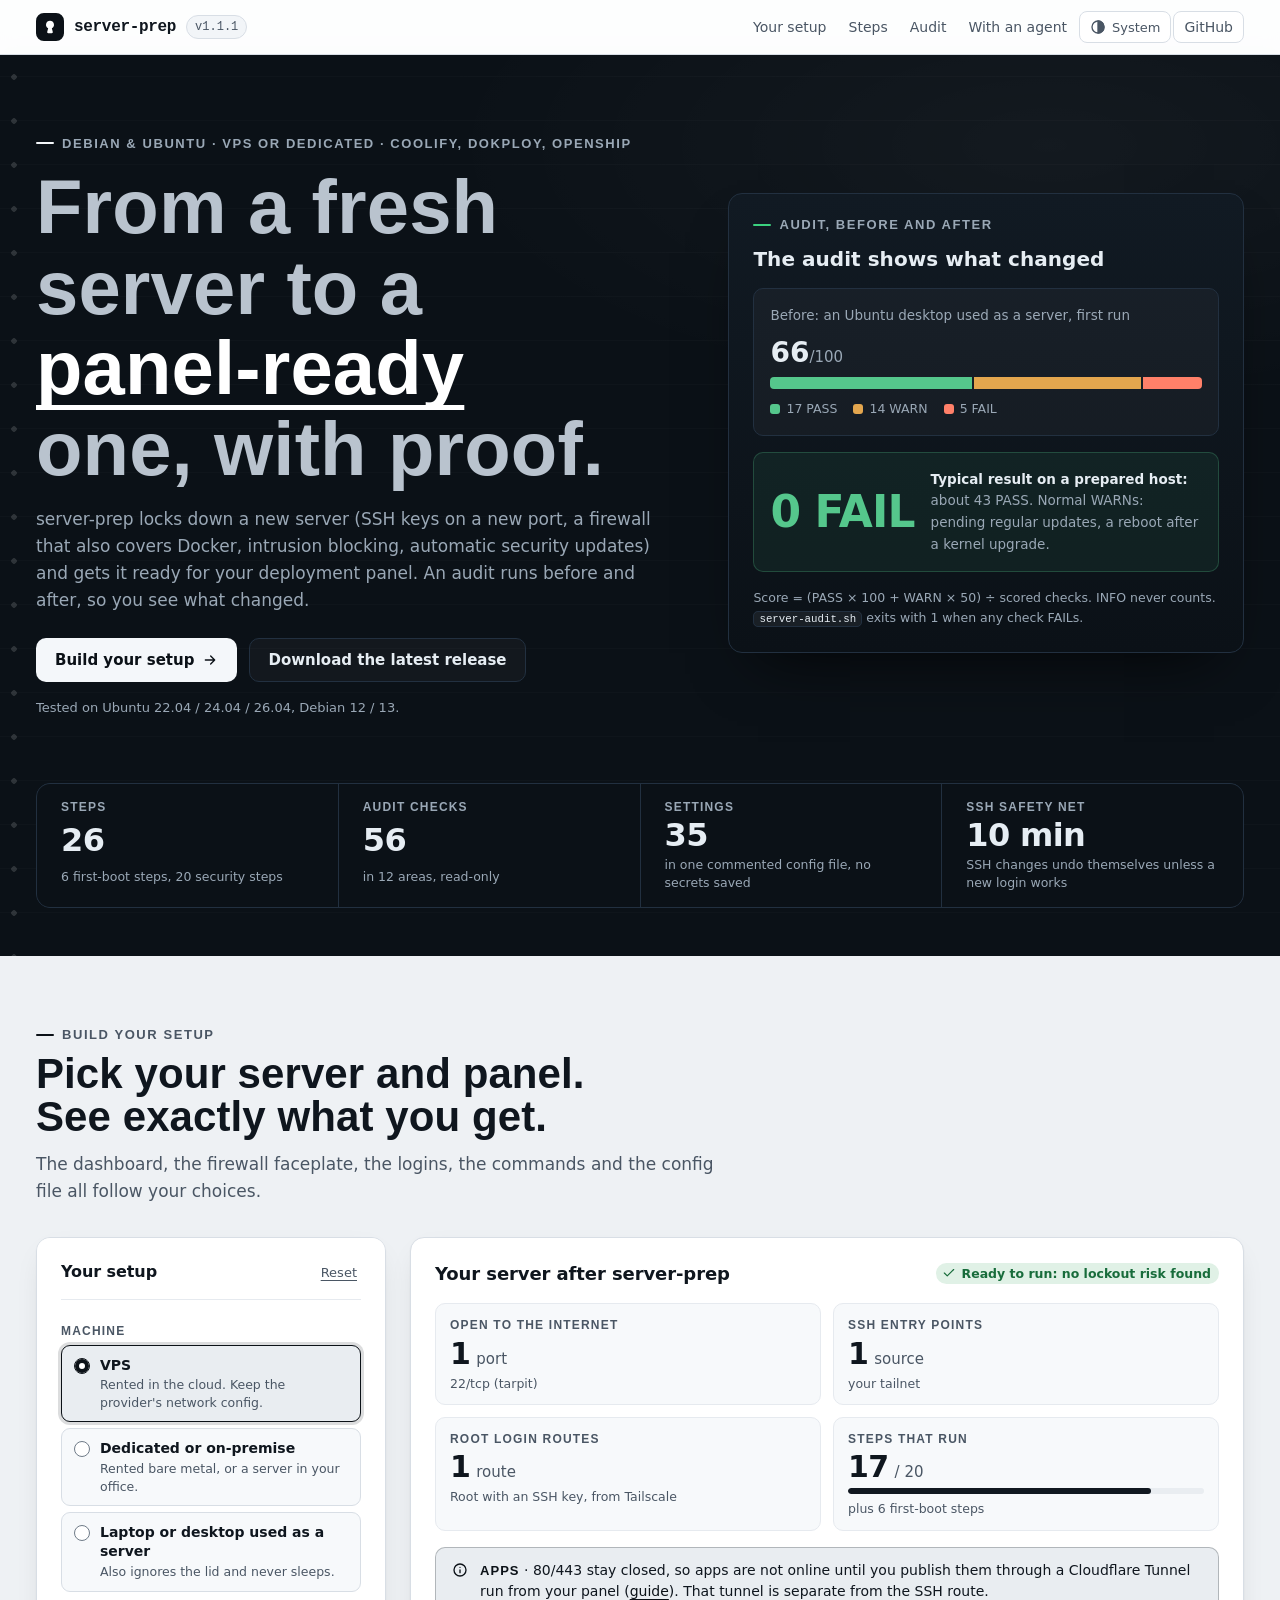
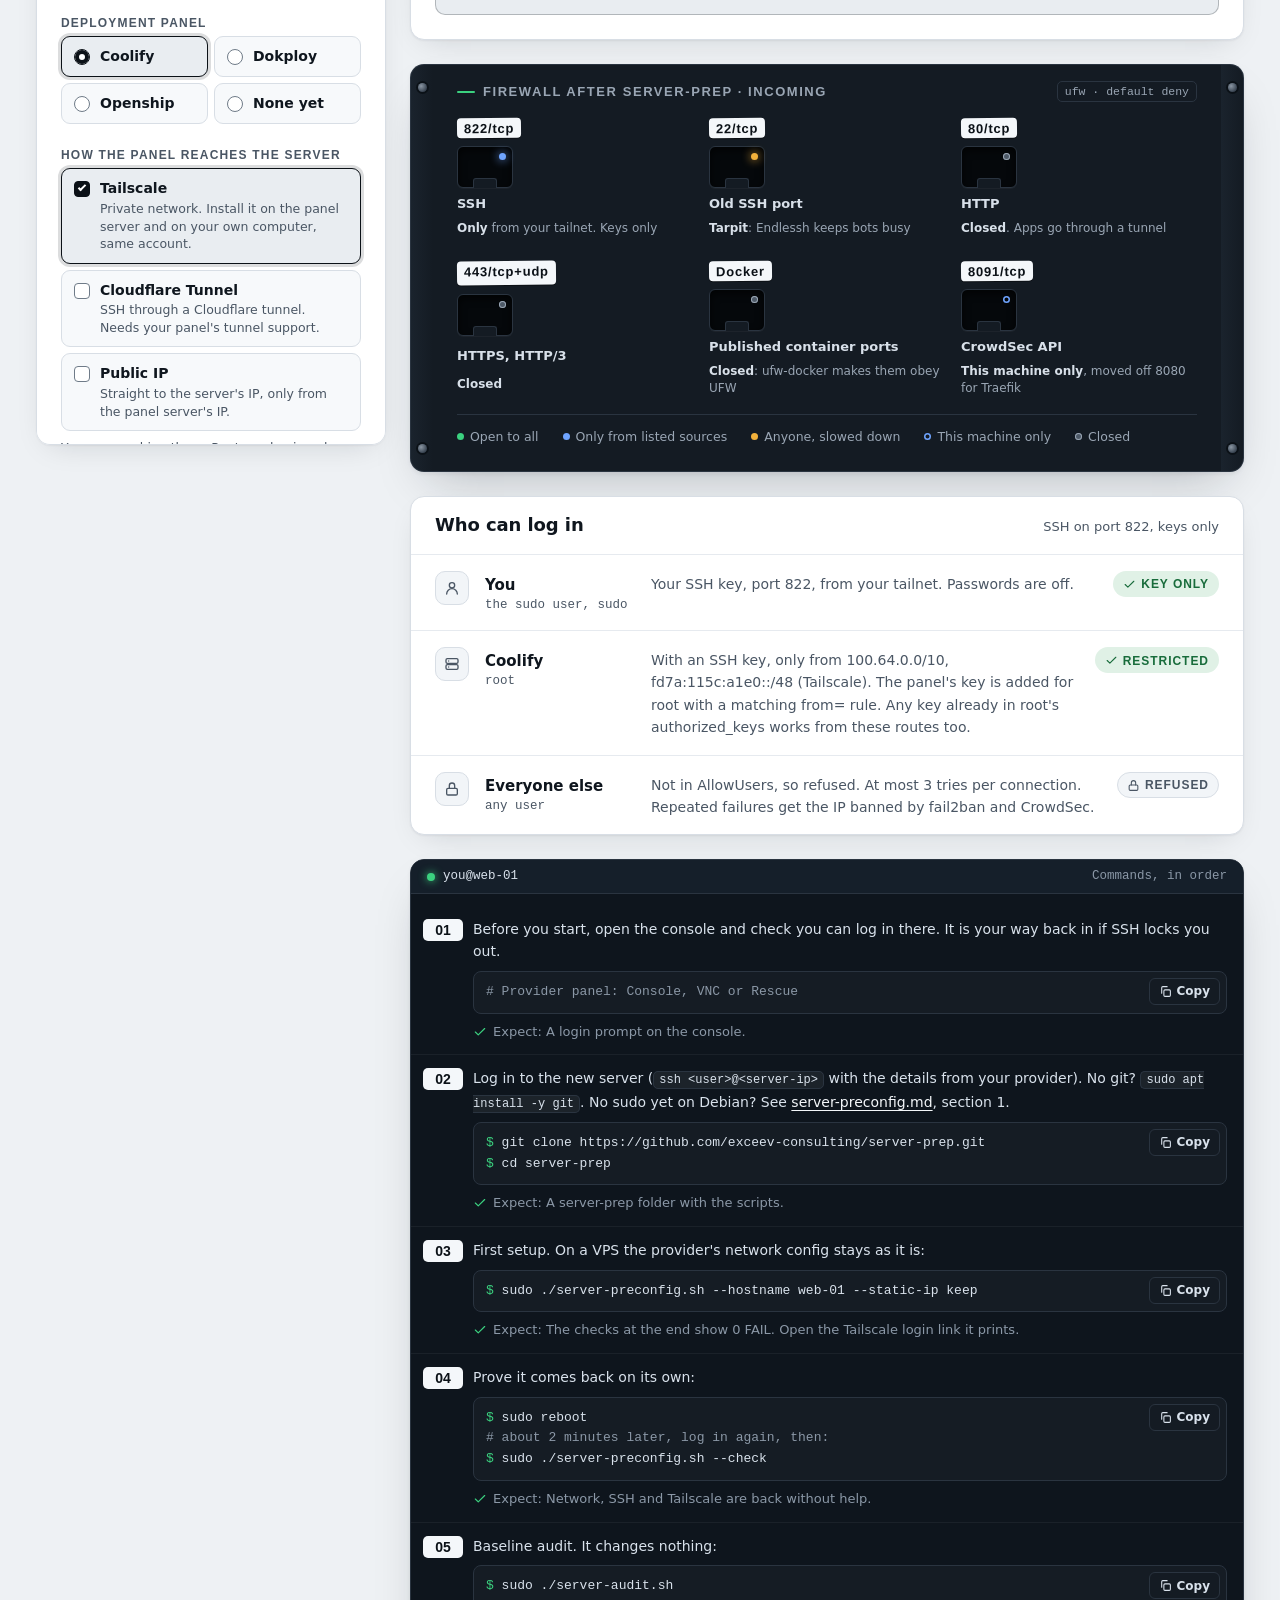
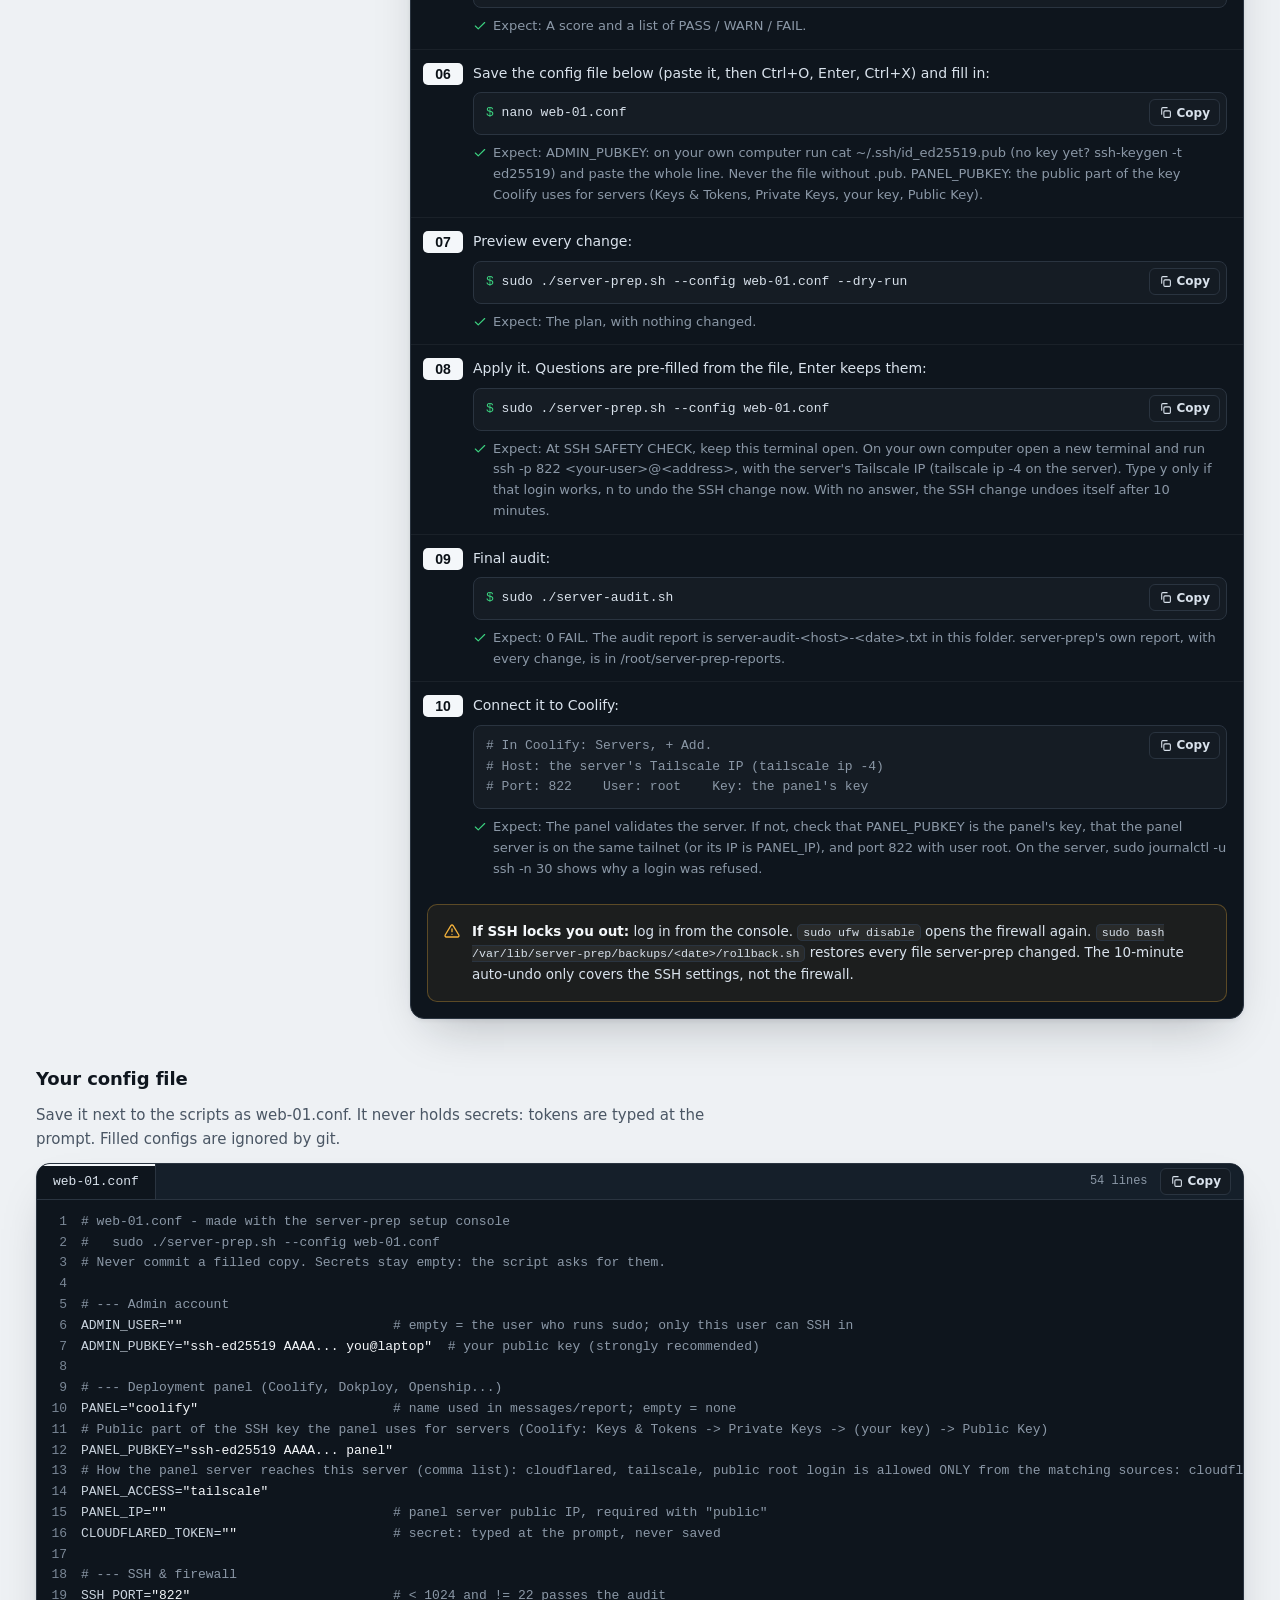
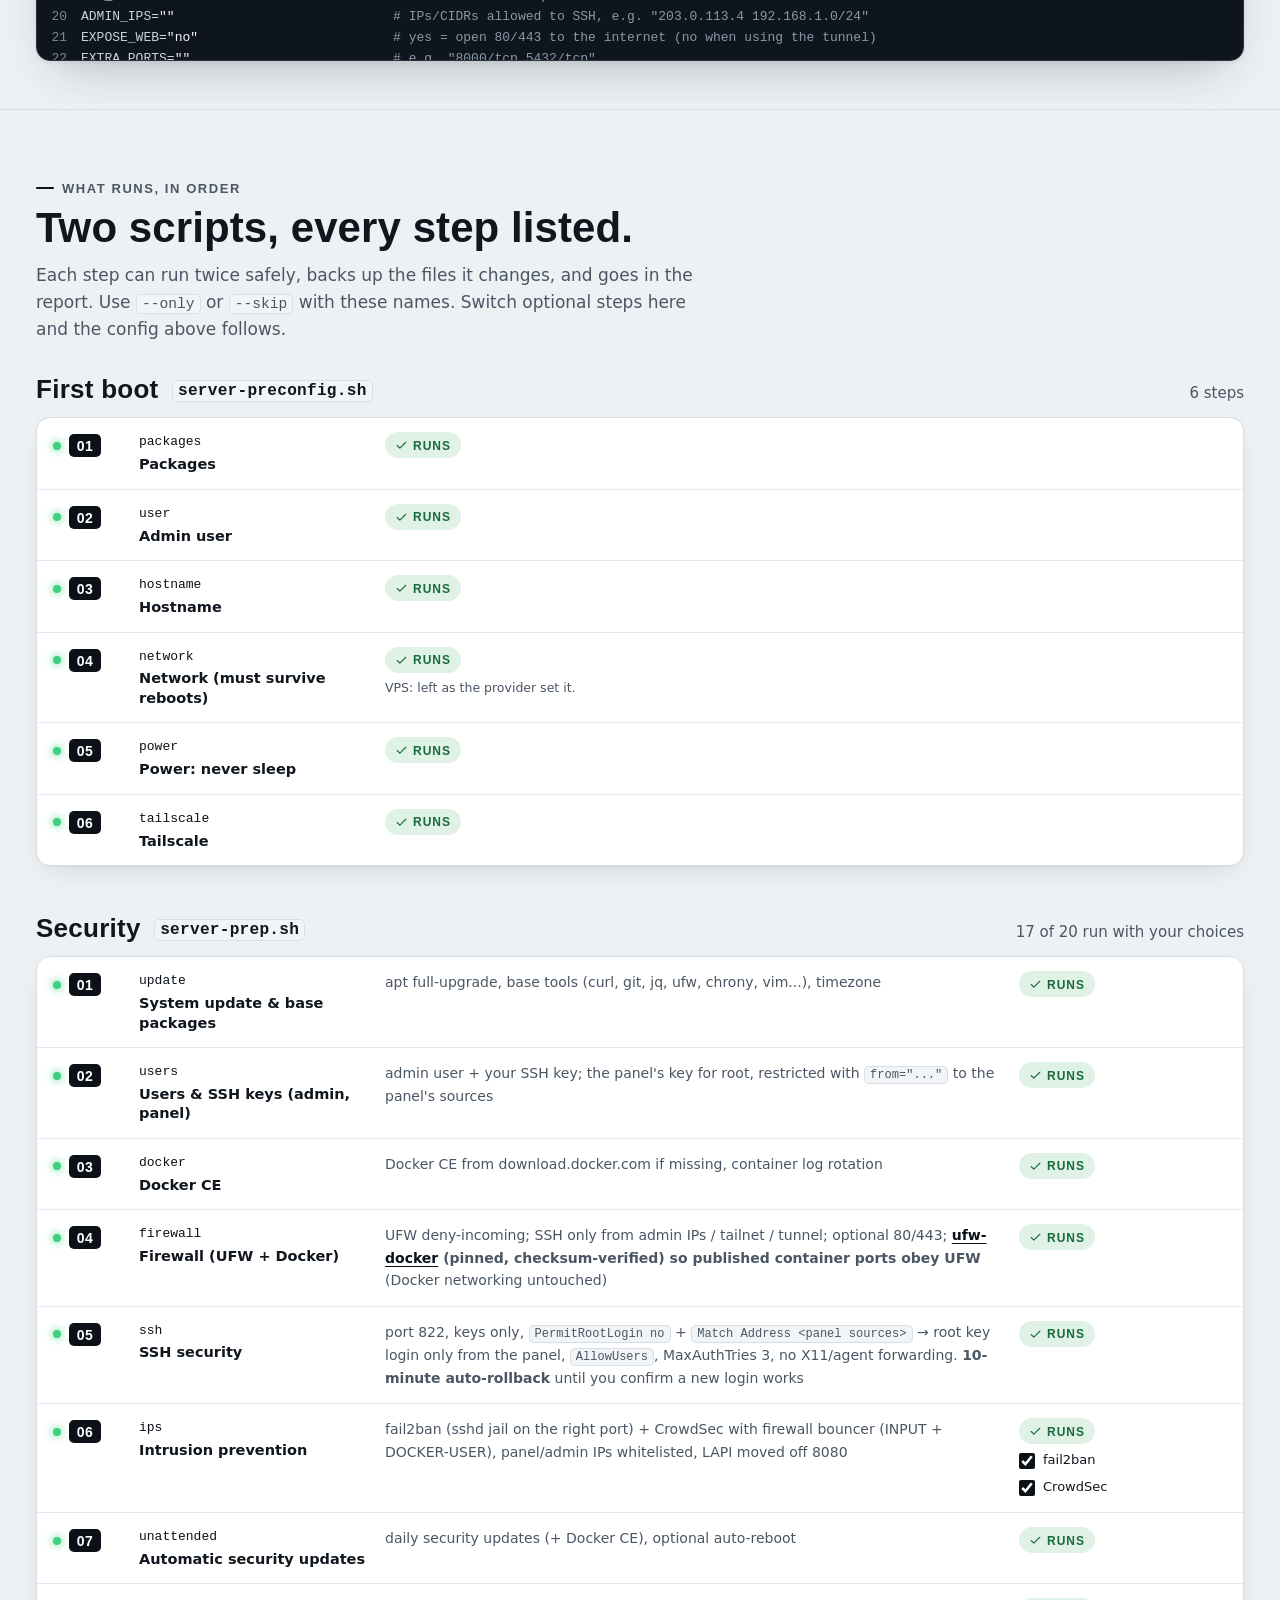
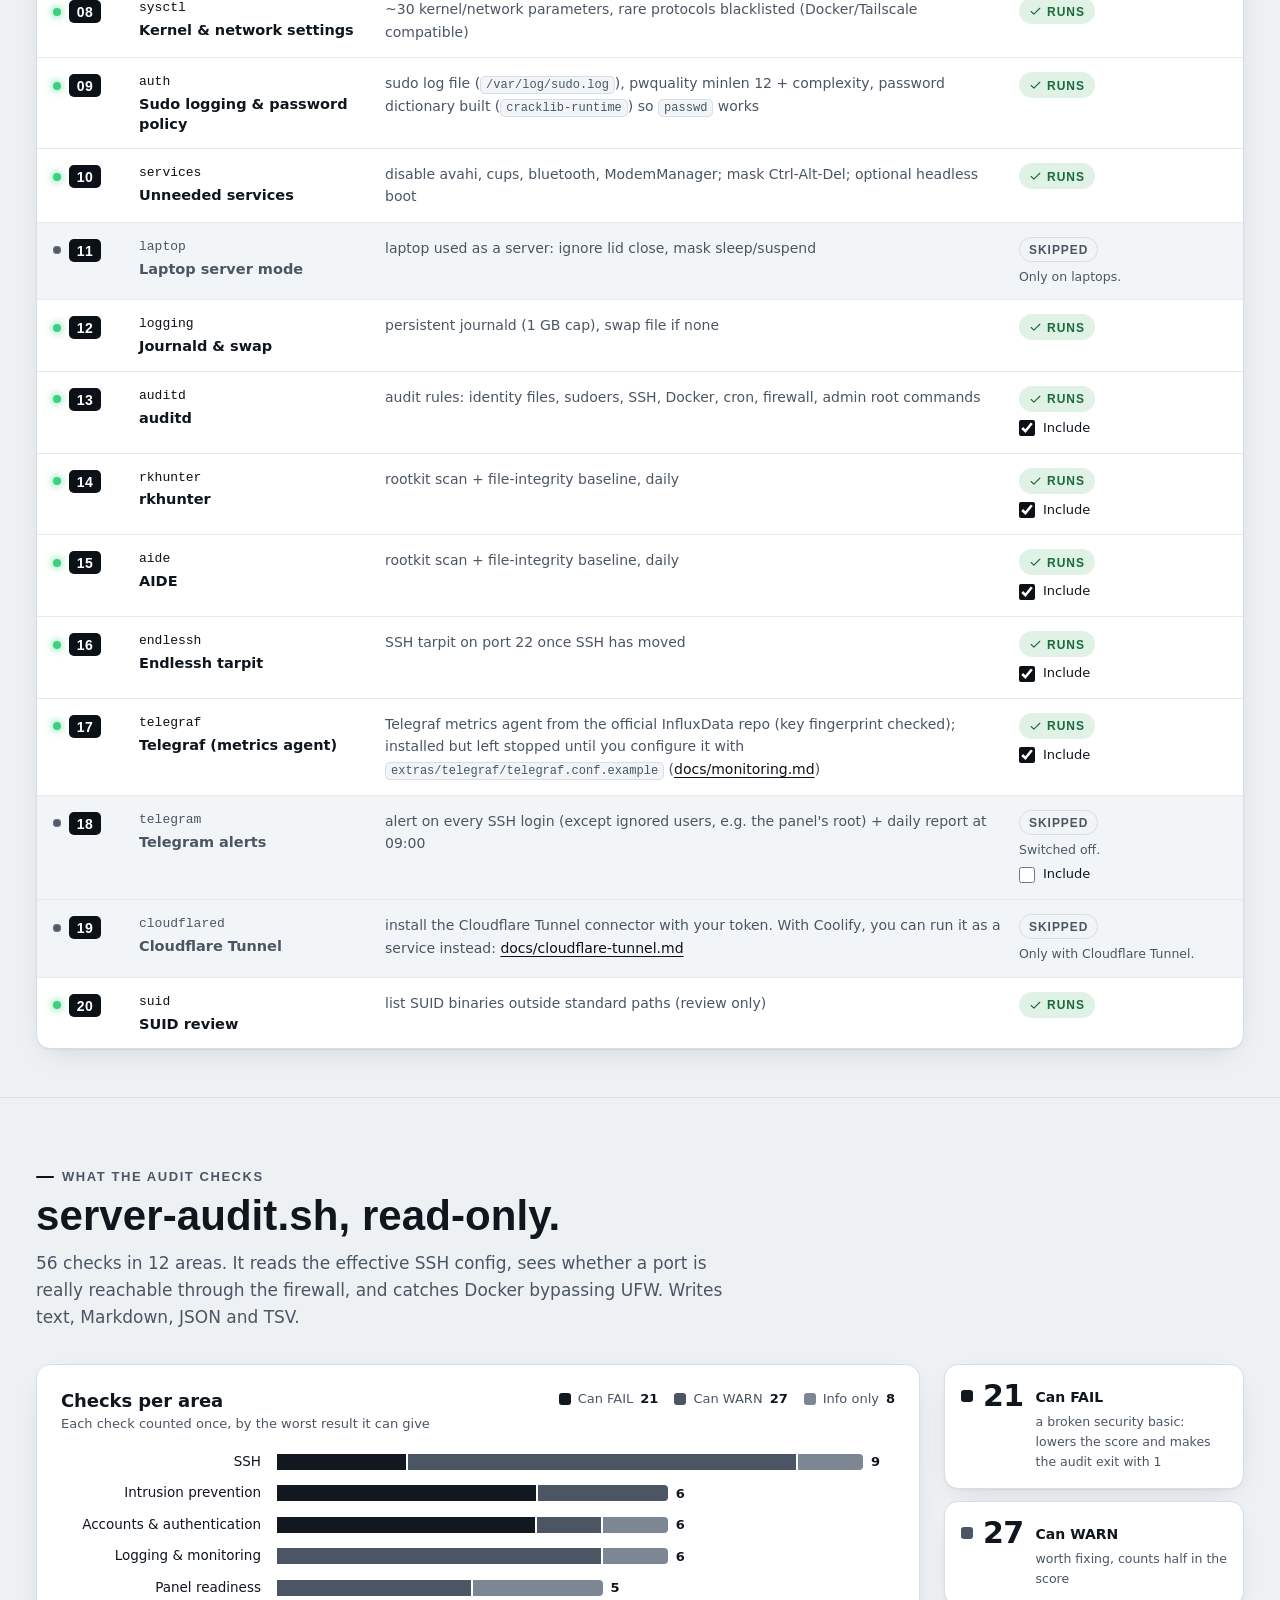
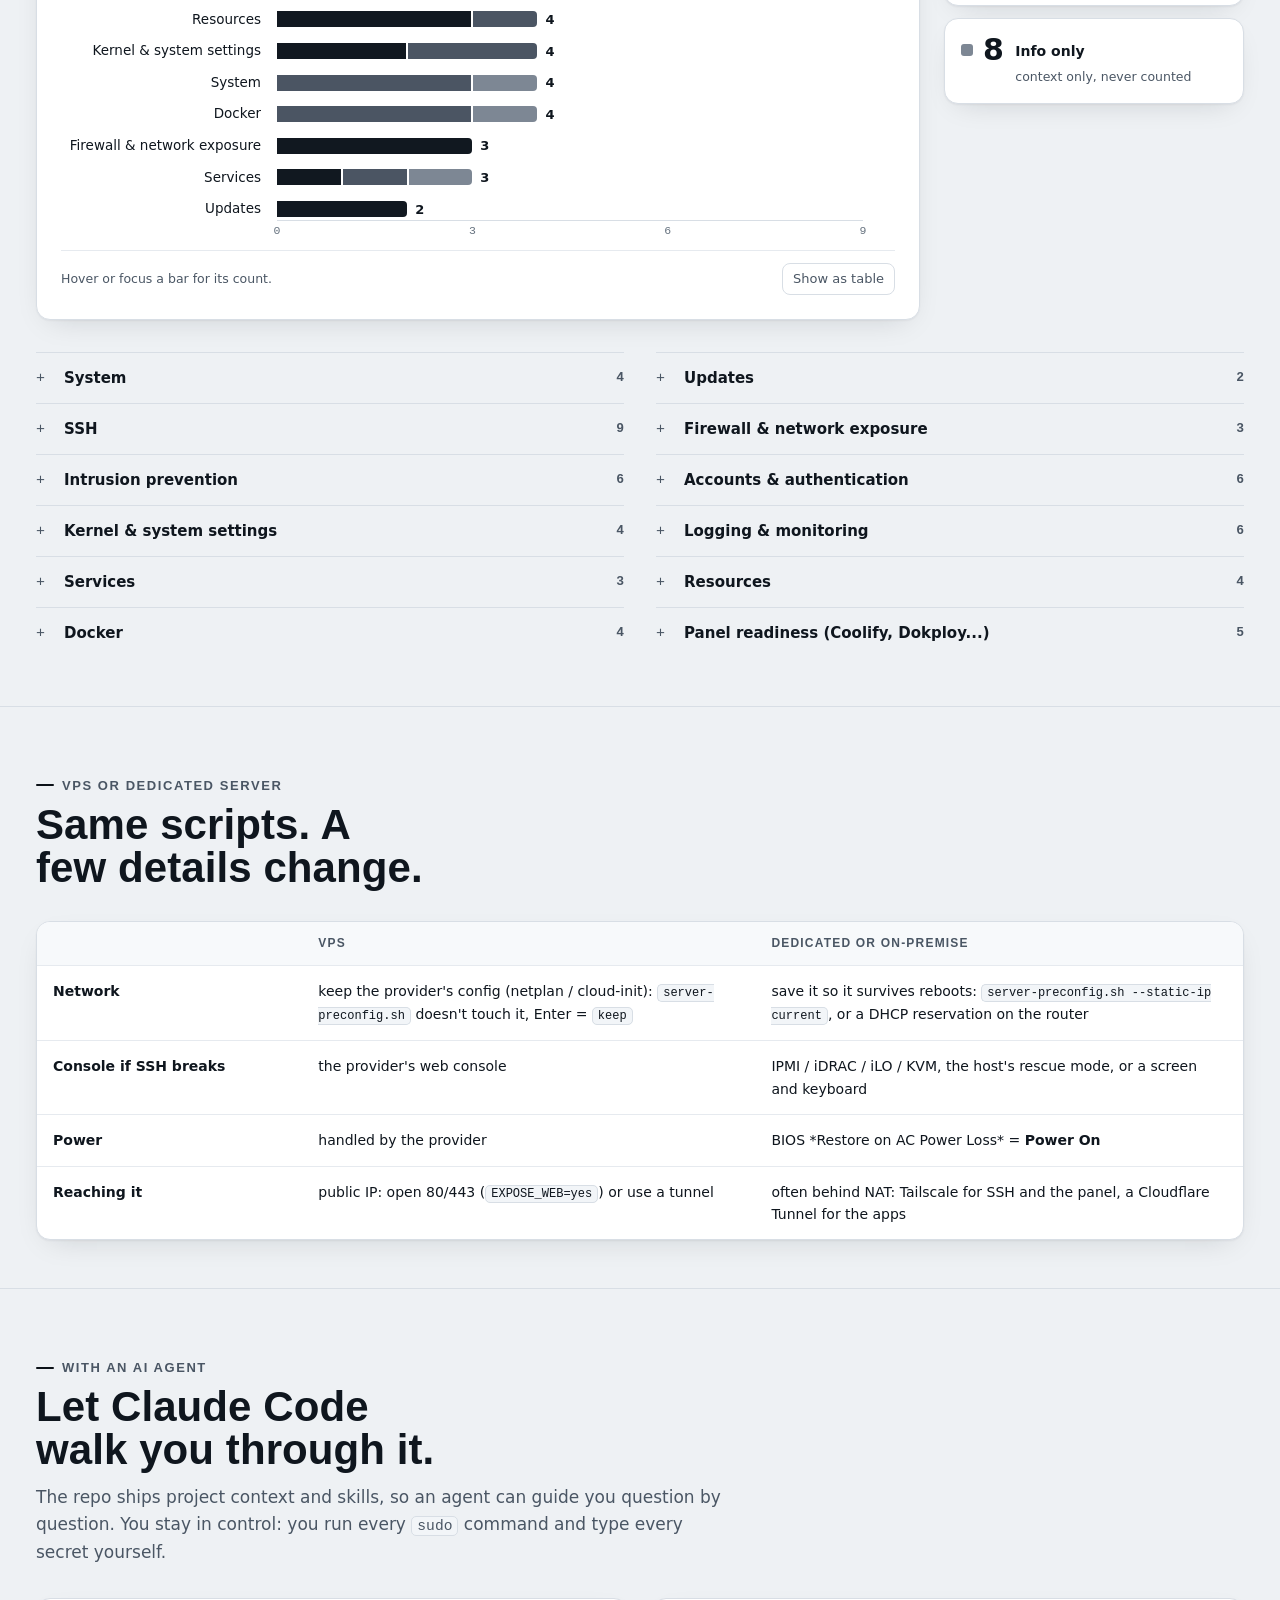
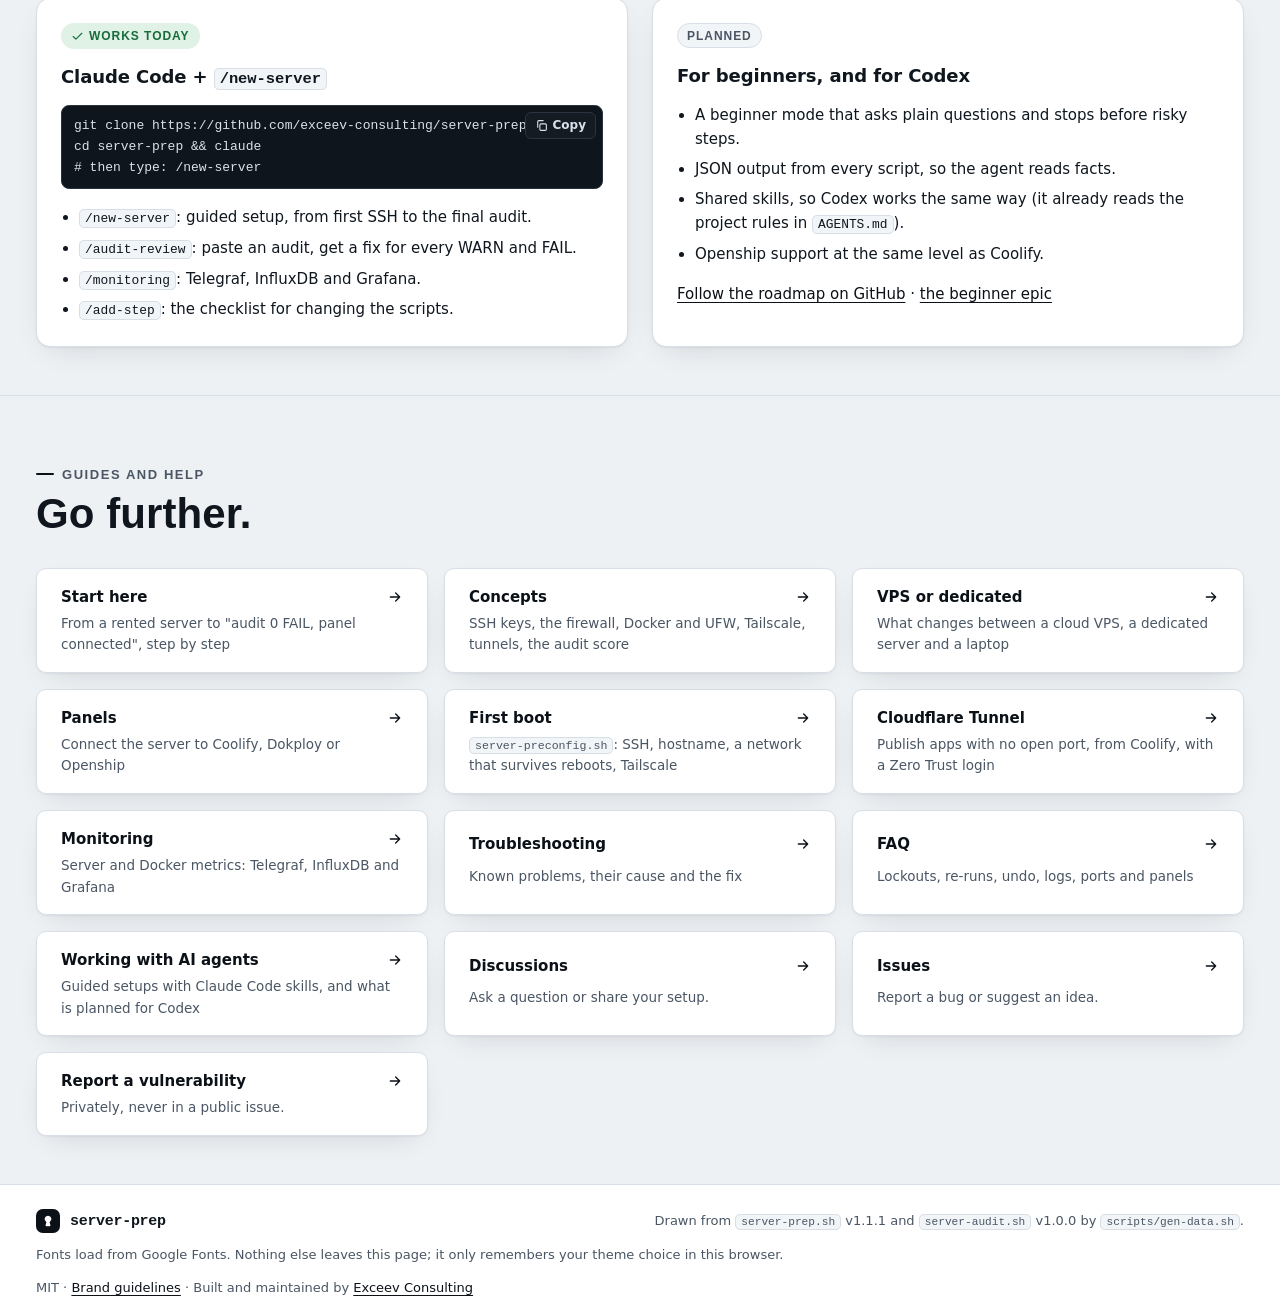
==== commit 4f606b0e: "AGENTS.md: project rules for every coding agent, imported by CLAUDE.md Codex and most other agents r" ====
--- a/site/index.html
+++ b/site/index.html
@@ -672,7 +672,7 @@
         <ul>
           <li>A beginner mode that asks plain questions and stops before risky steps.</li>
           <li>JSON output from every script, so the agent reads facts.</li>
-          <li><code>AGENTS.md</code> and shared skills, so Codex works the same way.</li>
+          <li>Shared skills, so Codex works the same way (it already reads the project rules in <code>AGENTS.md</code>).</li>
           <li>Openship support at the same level as Coolify.</li>
         </ul>
         <p><a id="roadmap-link" href="https://github.com/exceev-consulting/server-prep/issues/6">Follow the roadmap on GitHub</a> · <a id="agent-link" href="https://github.com/exceev-consulting/server-prep/issues/7">the beginner epic</a></p>
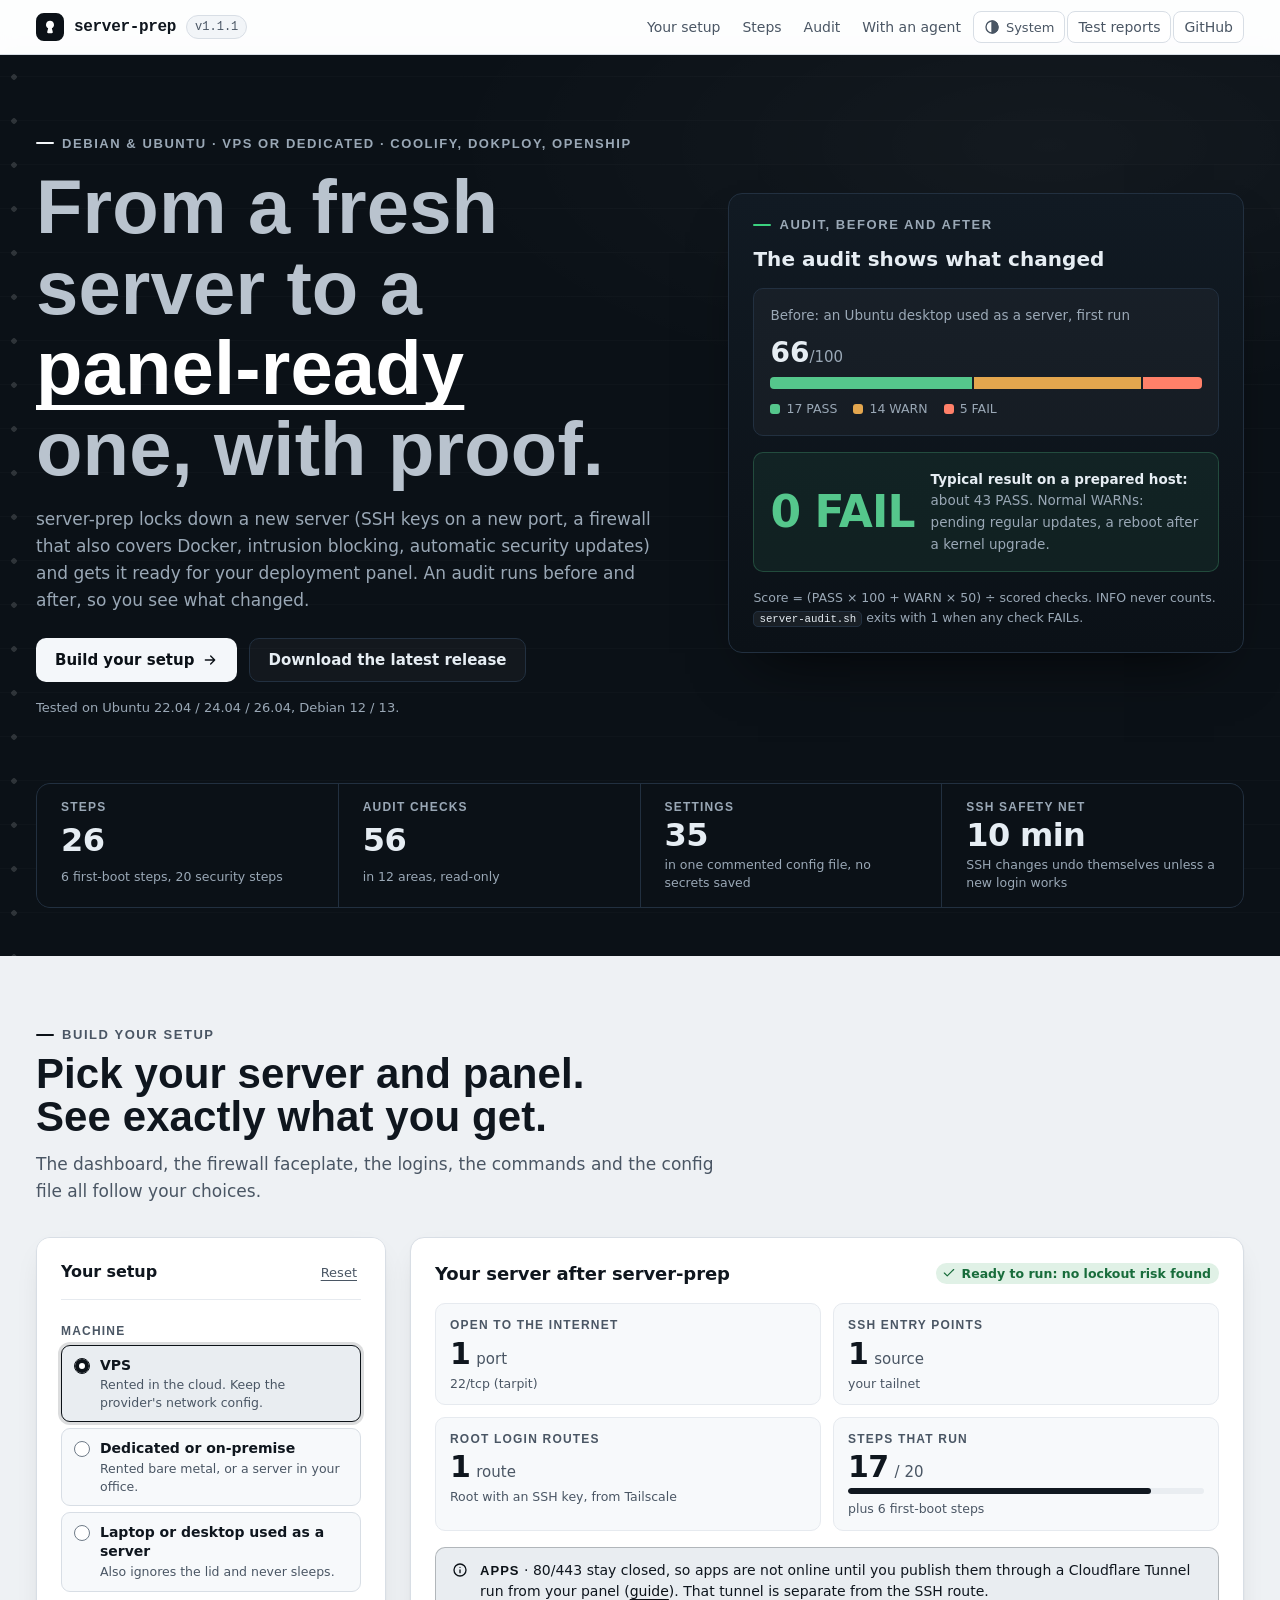
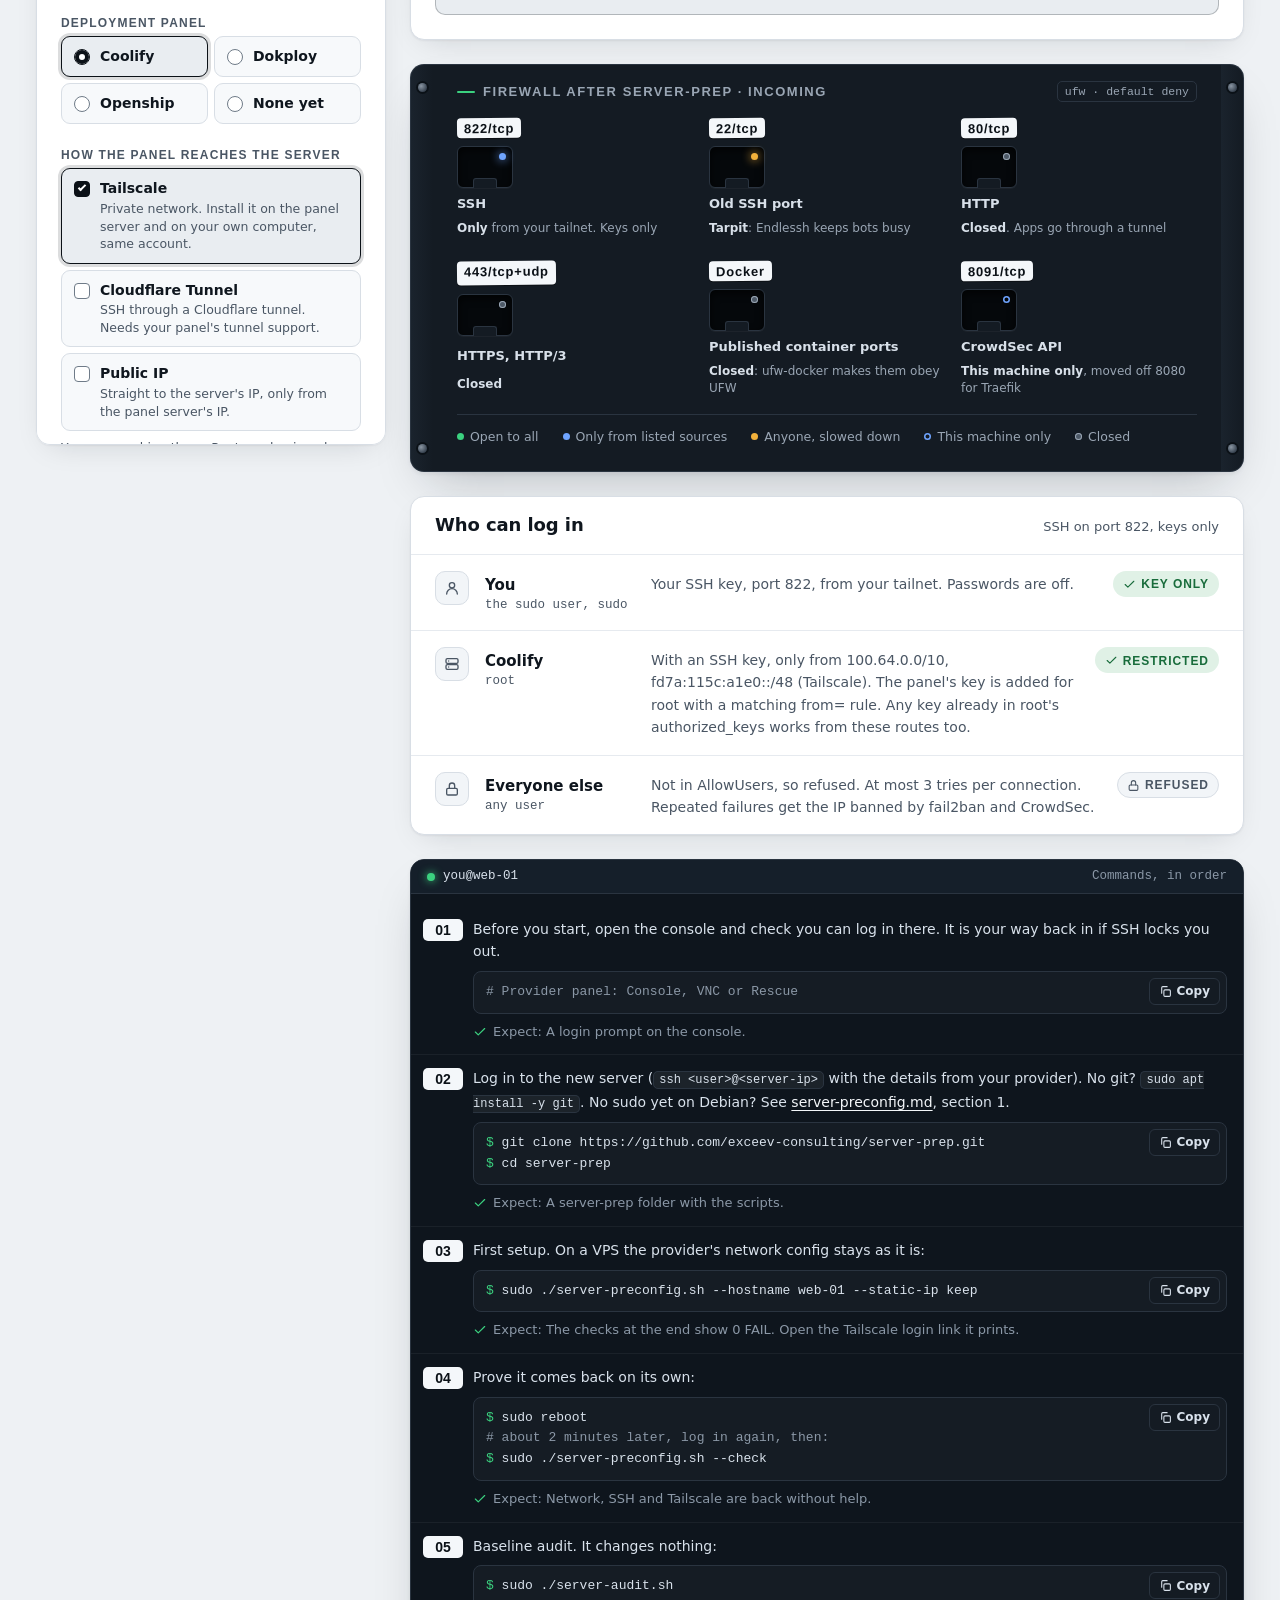
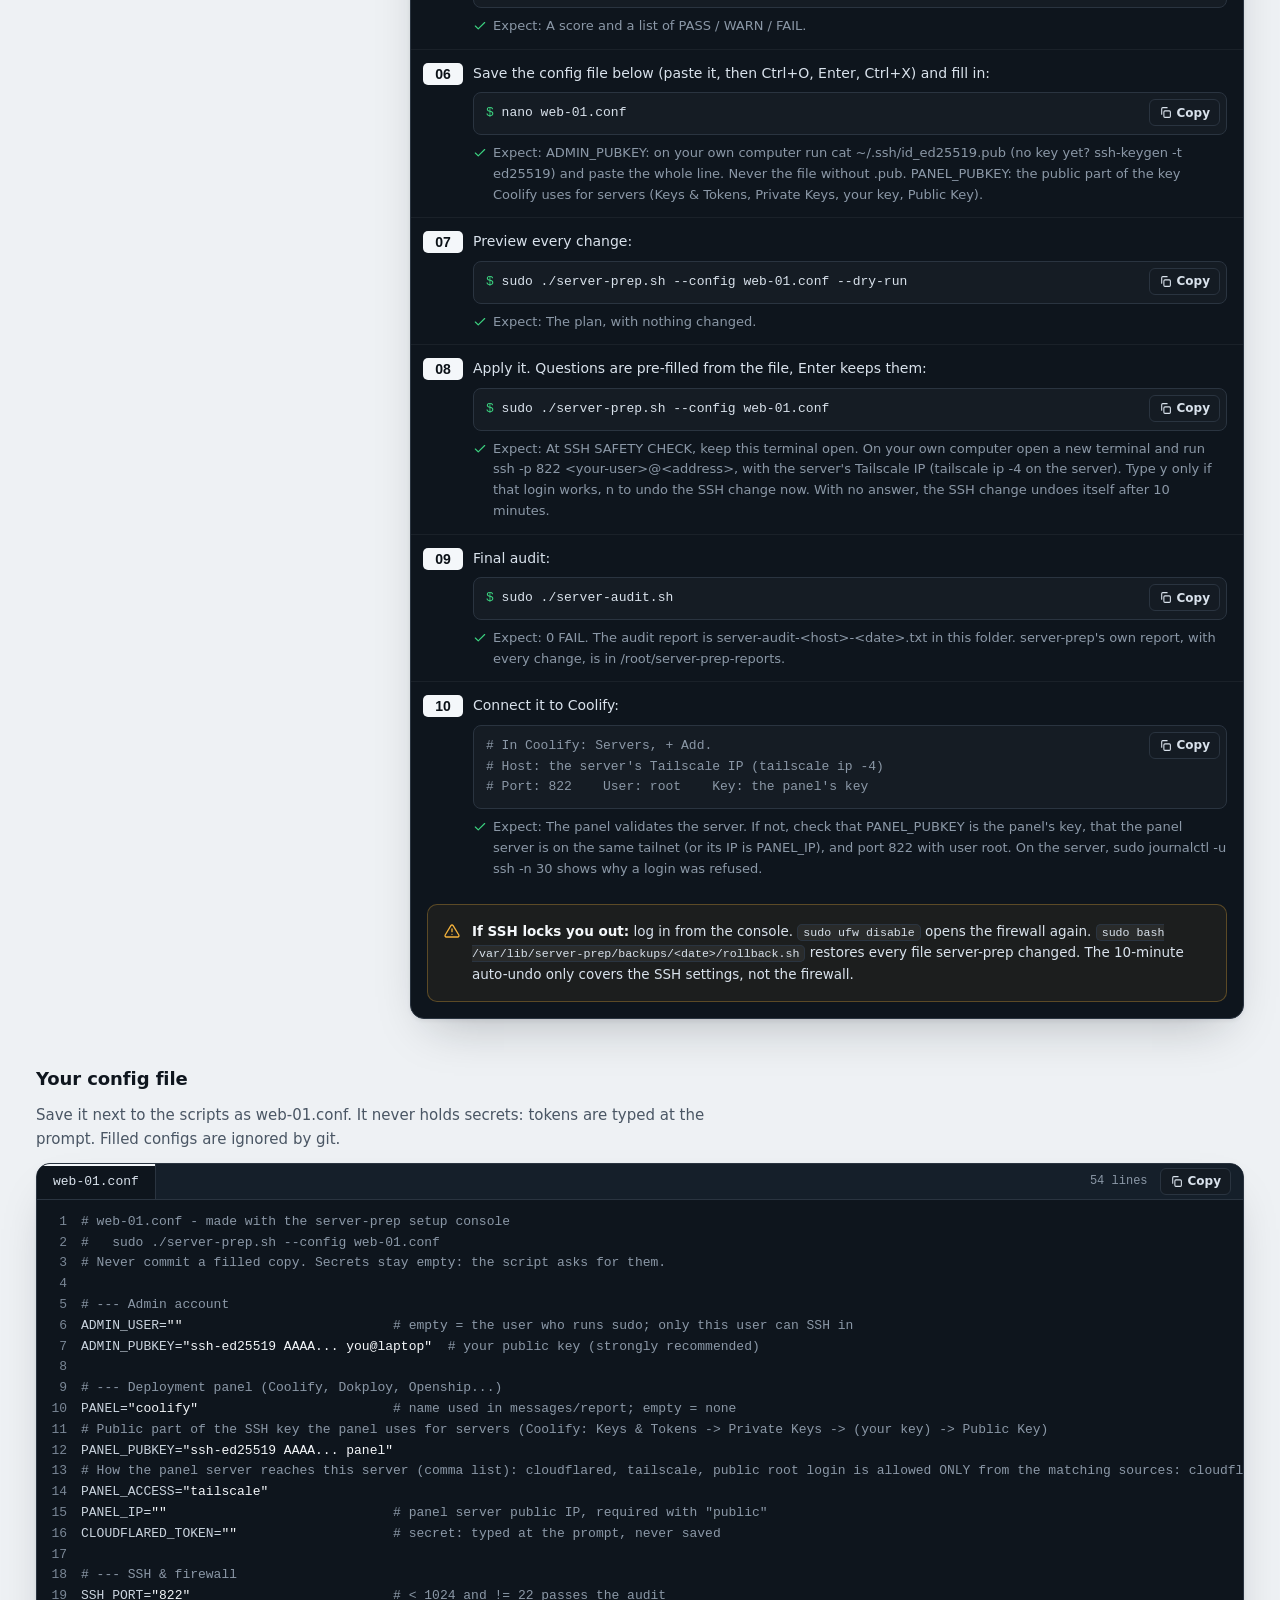
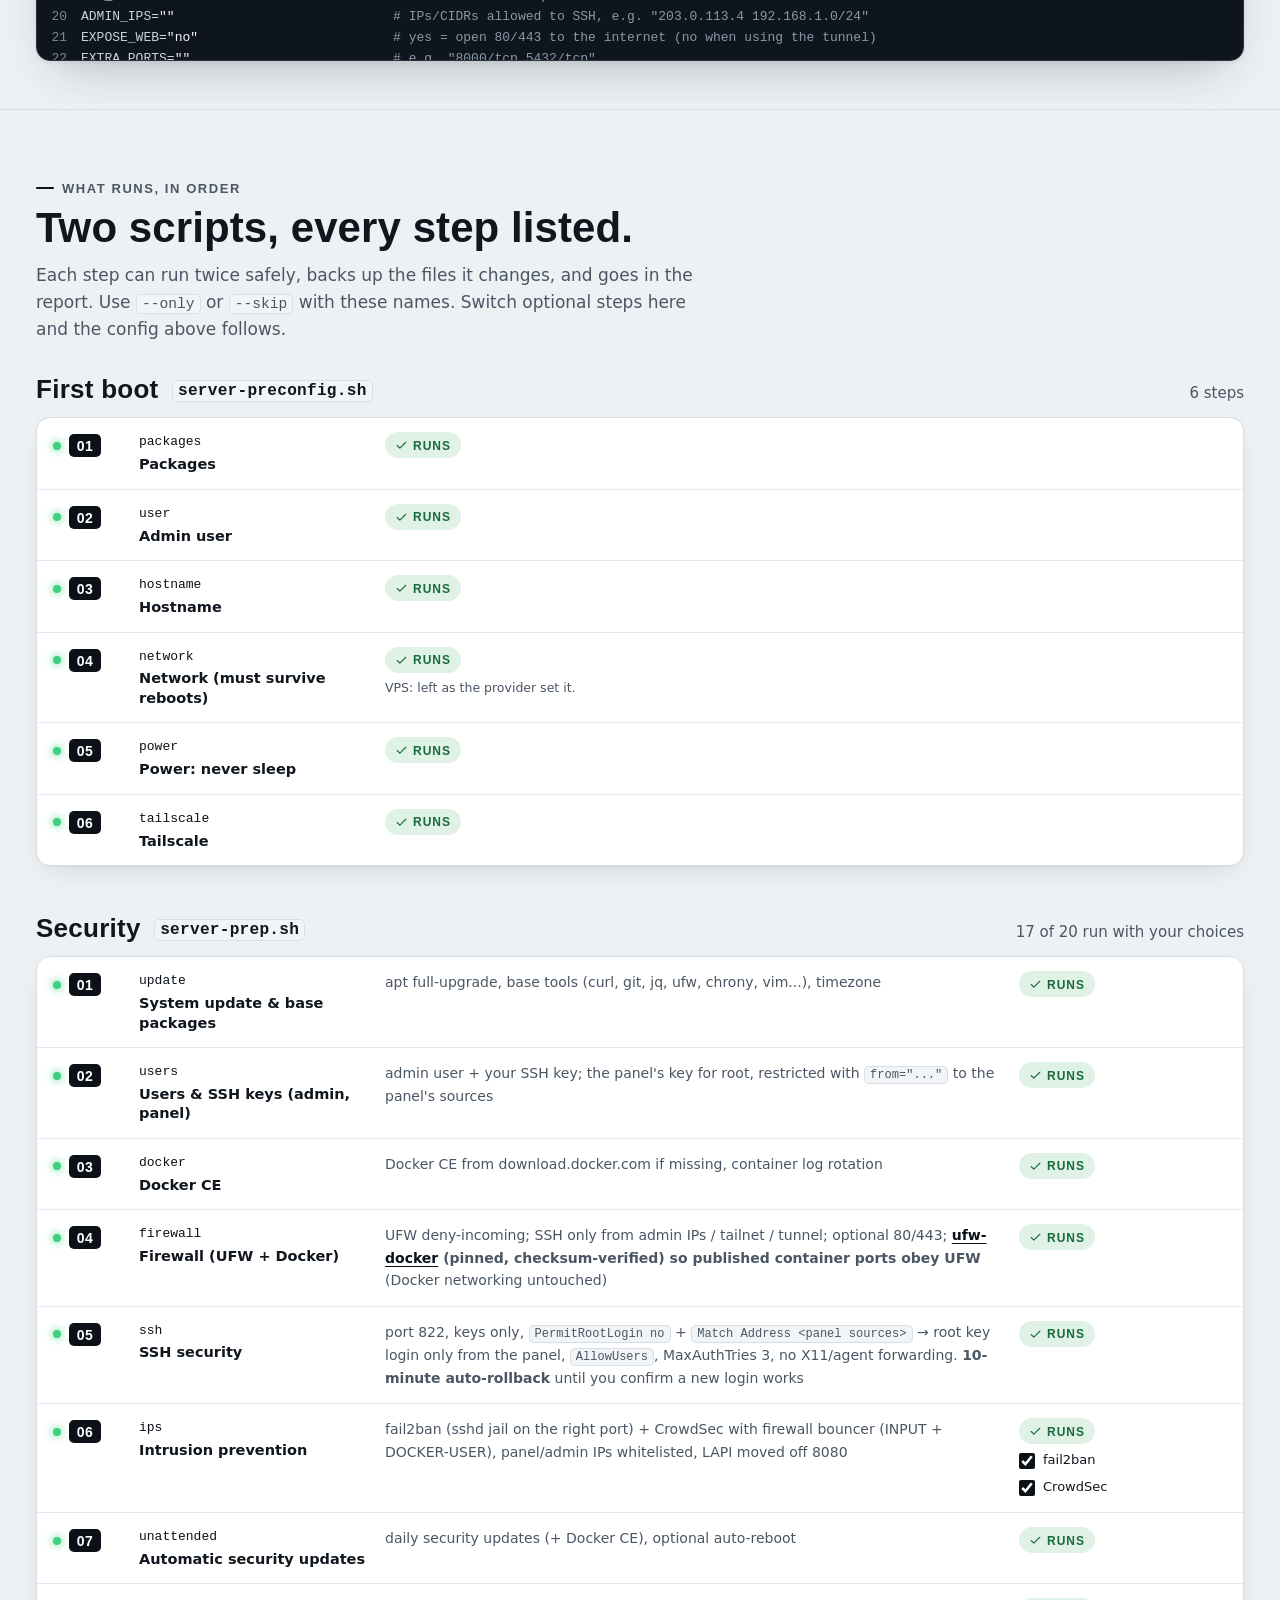
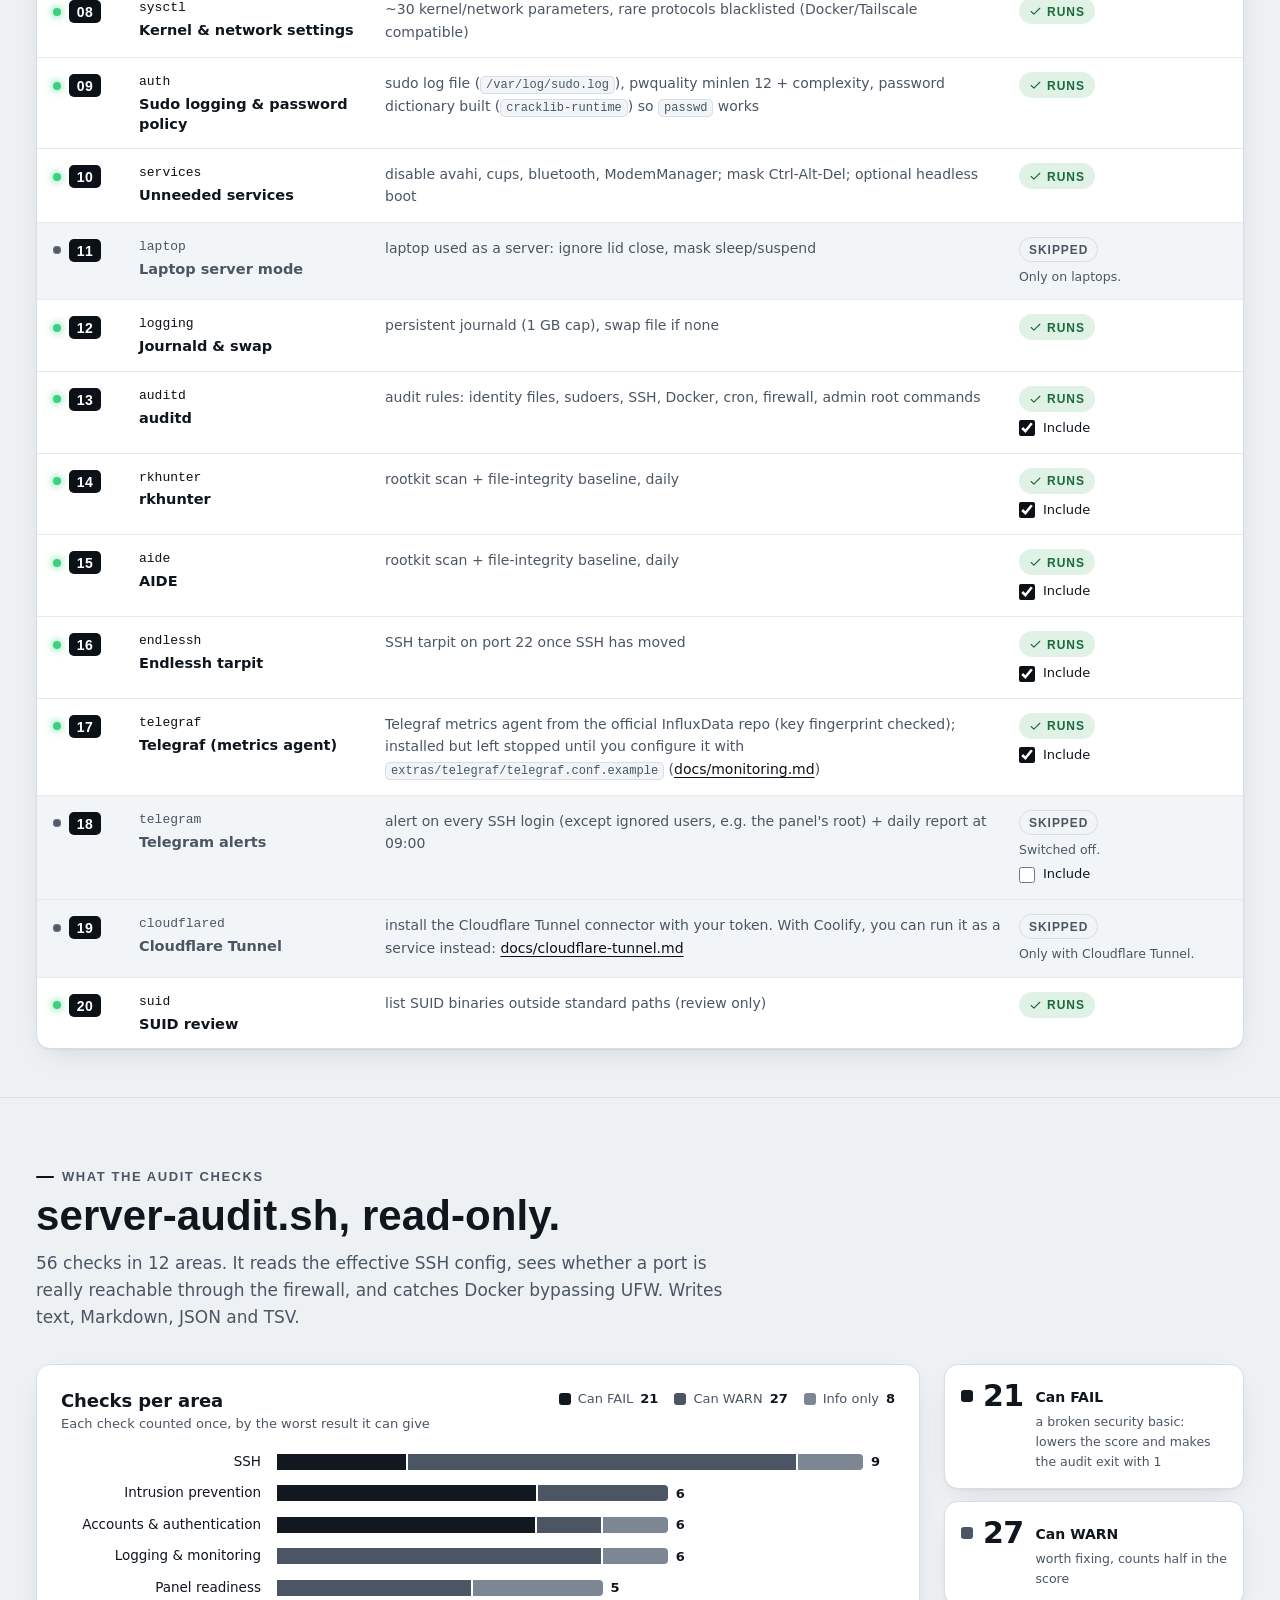
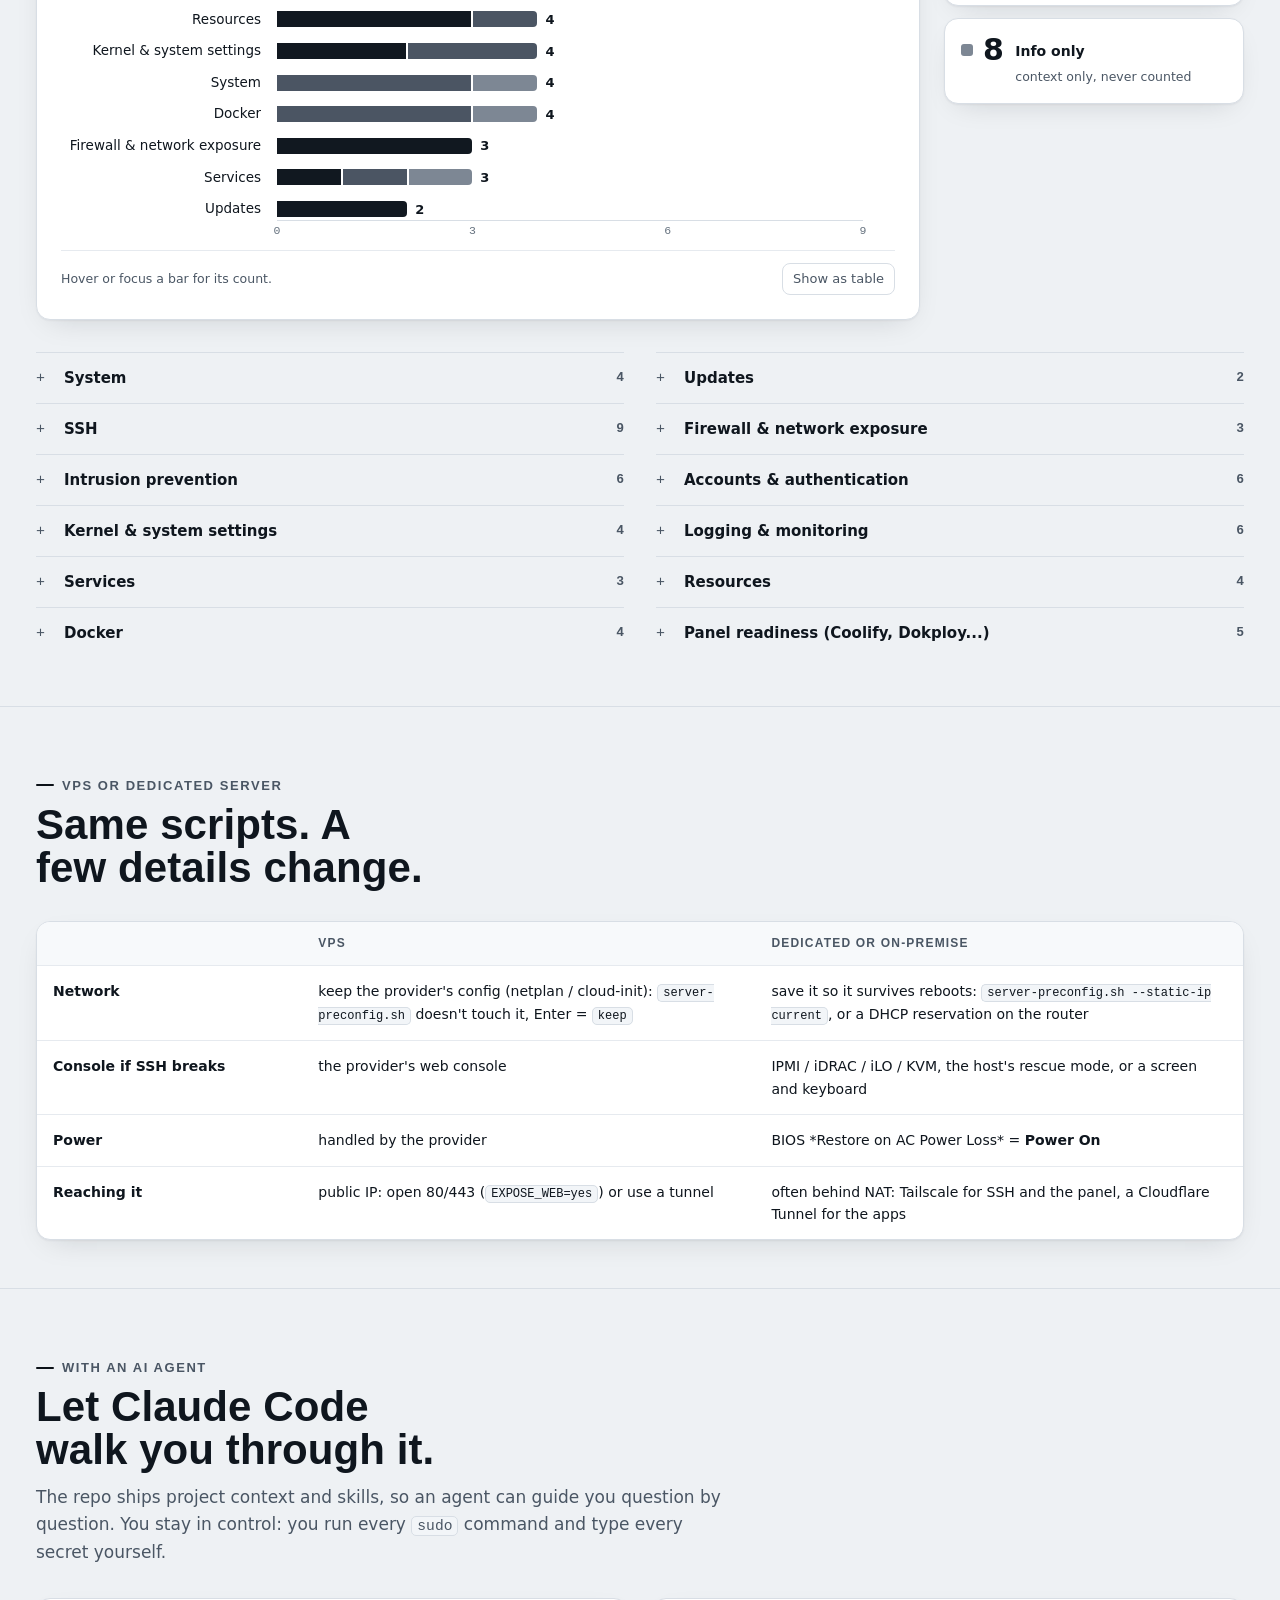
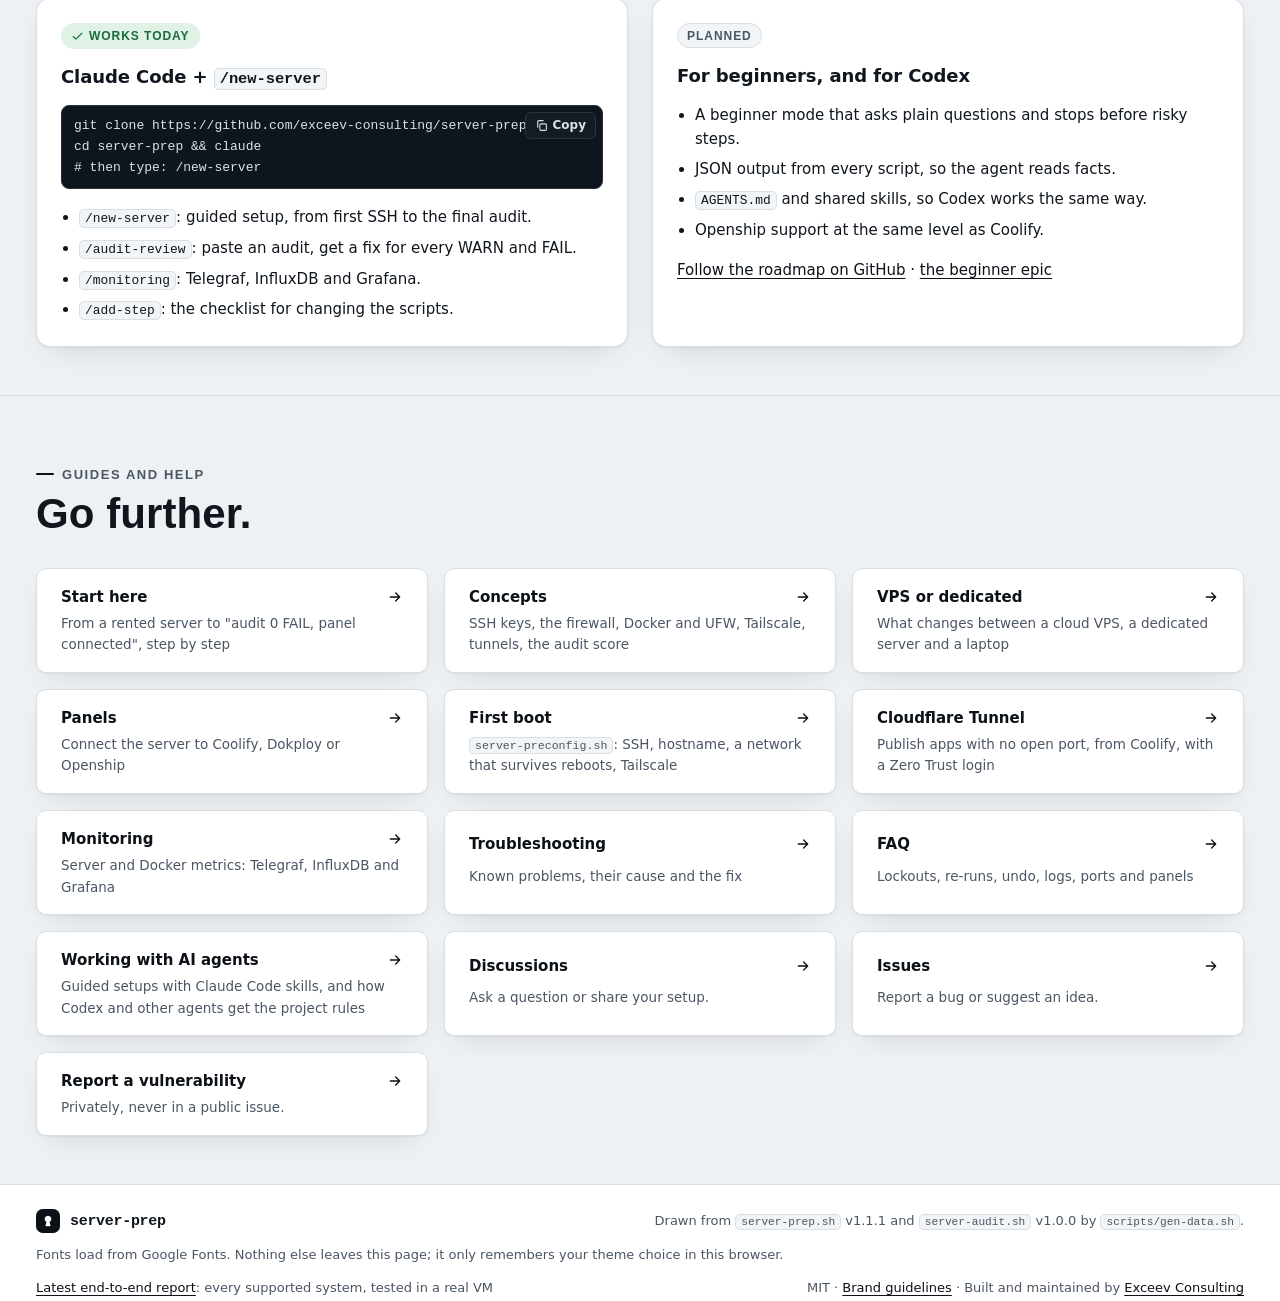
==== commit 39c80353: "Merge main into feat/e2e-vm-tests main fixed the firewall step in #96 while this branch fixed it too" ====
--- a/site/index.html
+++ b/site/index.html
@@ -470,6 +470,7 @@
       <a class="sec" href="#audit" data-sec="audit">Audit</a>
       <a class="sec" href="#agent" data-sec="agent">With an agent</a>
       <button class="tbtn" type="button" id="theme-btn" aria-label="Theme: system"><svg class="i"><use href="#i-theme"/></svg><span id="theme-label" class="tlabel">System</span></button>
+      <a class="tbtn" href="e2e/" title="End-to-end test reports: every system, in a real VM">Test reports</a>
       <a class="tbtn" href="https://github.com/exceev-consulting/server-prep" id="nav-repo">GitHub</a>
     </nav>
   </div>
@@ -672,7 +673,7 @@
         <ul>
           <li>A beginner mode that asks plain questions and stops before risky steps.</li>
           <li>JSON output from every script, so the agent reads facts.</li>
-          <li>Shared skills, so Codex works the same way (it already reads the project rules in <code>AGENTS.md</code>).</li>
+          <li><code>AGENTS.md</code> and shared skills, so Codex works the same way.</li>
           <li>Openship support at the same level as Coolify.</li>
         </ul>
         <p><a id="roadmap-link" href="https://github.com/exceev-consulting/server-prep/issues/6">Follow the roadmap on GitHub</a> · <a id="agent-link" href="https://github.com/exceev-consulting/server-prep/issues/7">the beginner epic</a></p>
@@ -697,6 +698,7 @@
     <span class="foot-brand"><svg class="logo" aria-hidden="true"><use href="#logo"/></svg>server-prep</span>
     <span id="foot-gen"></span>
     <span>Fonts load from Google Fonts. Nothing else leaves this page; it only remembers your theme choice in this browser.</span>
+    <span><a href="e2e/main/">Latest end-to-end report</a>: every supported system, tested in a real VM</span>
     <span>MIT · <a href="brand/">Brand guidelines</a> · Built and maintained by <a href="https://exceev.com">Exceev Consulting</a></span>
   </div>
 </footer>
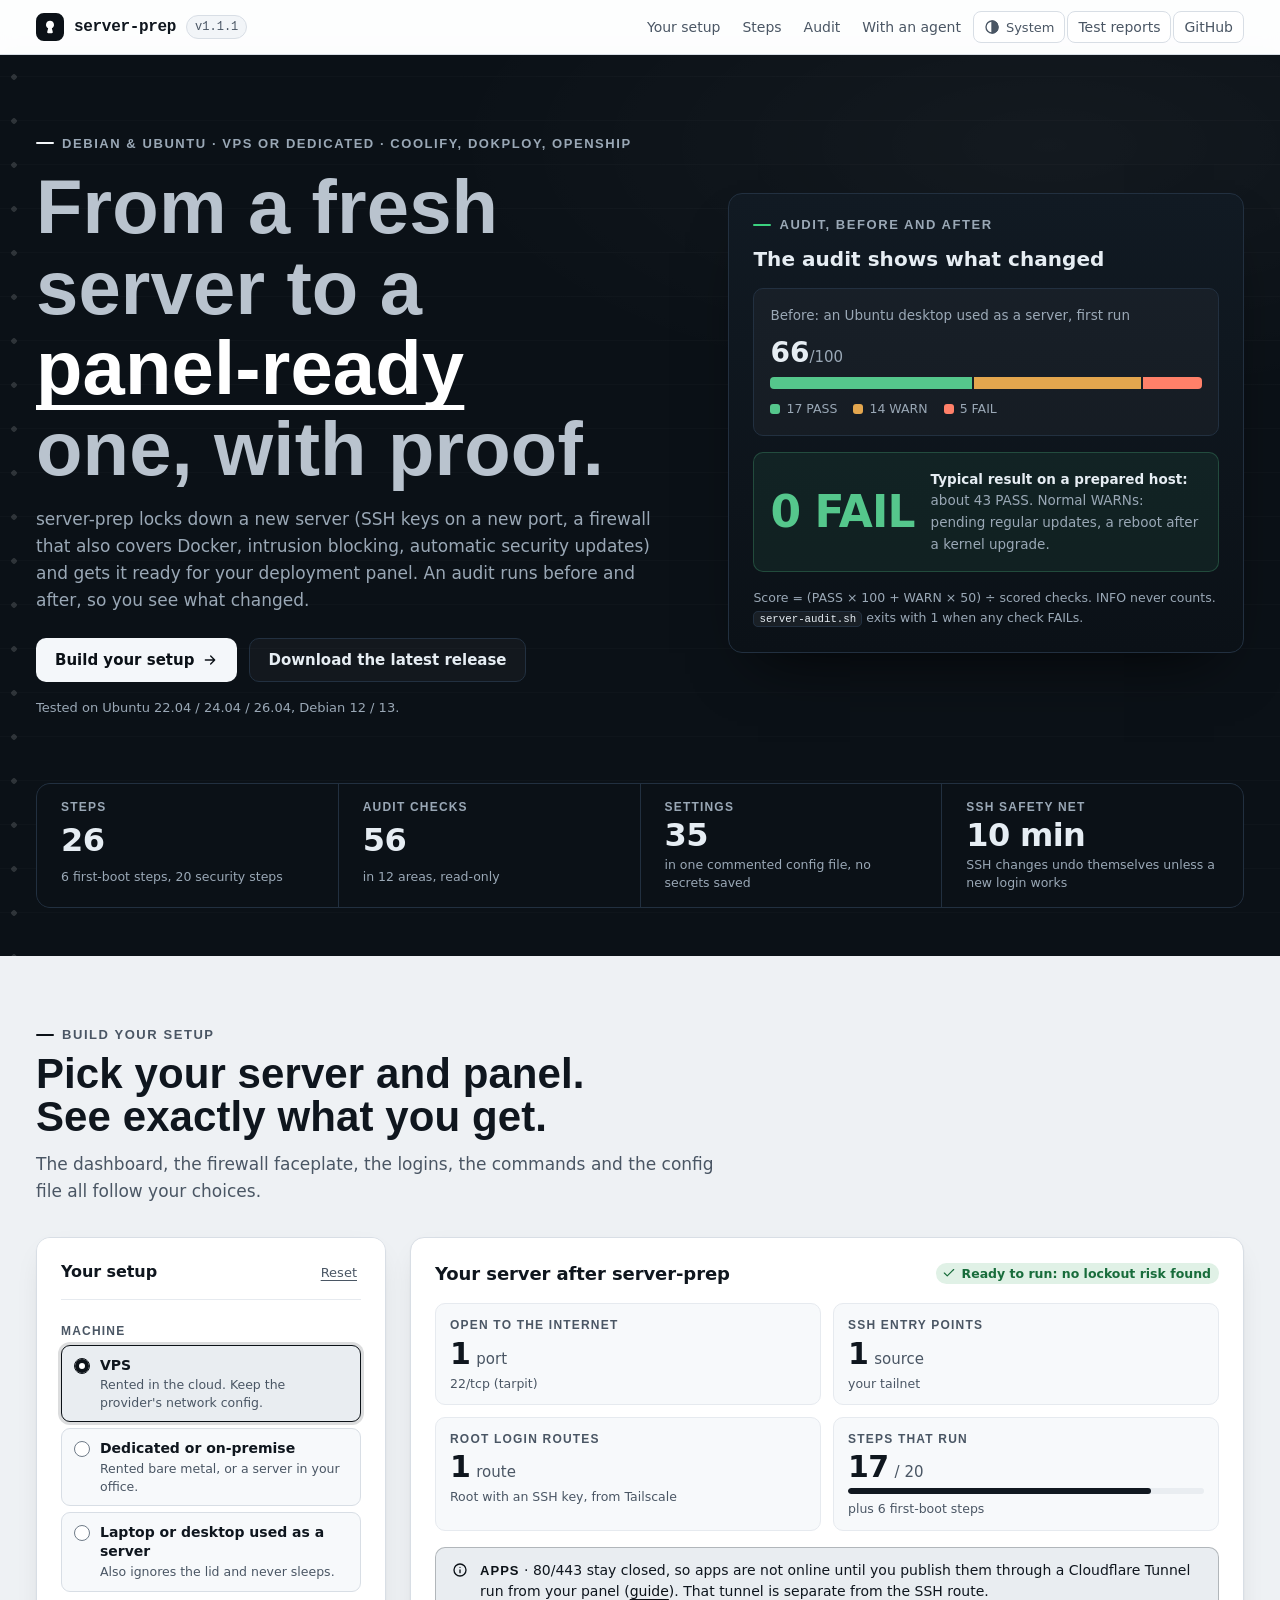
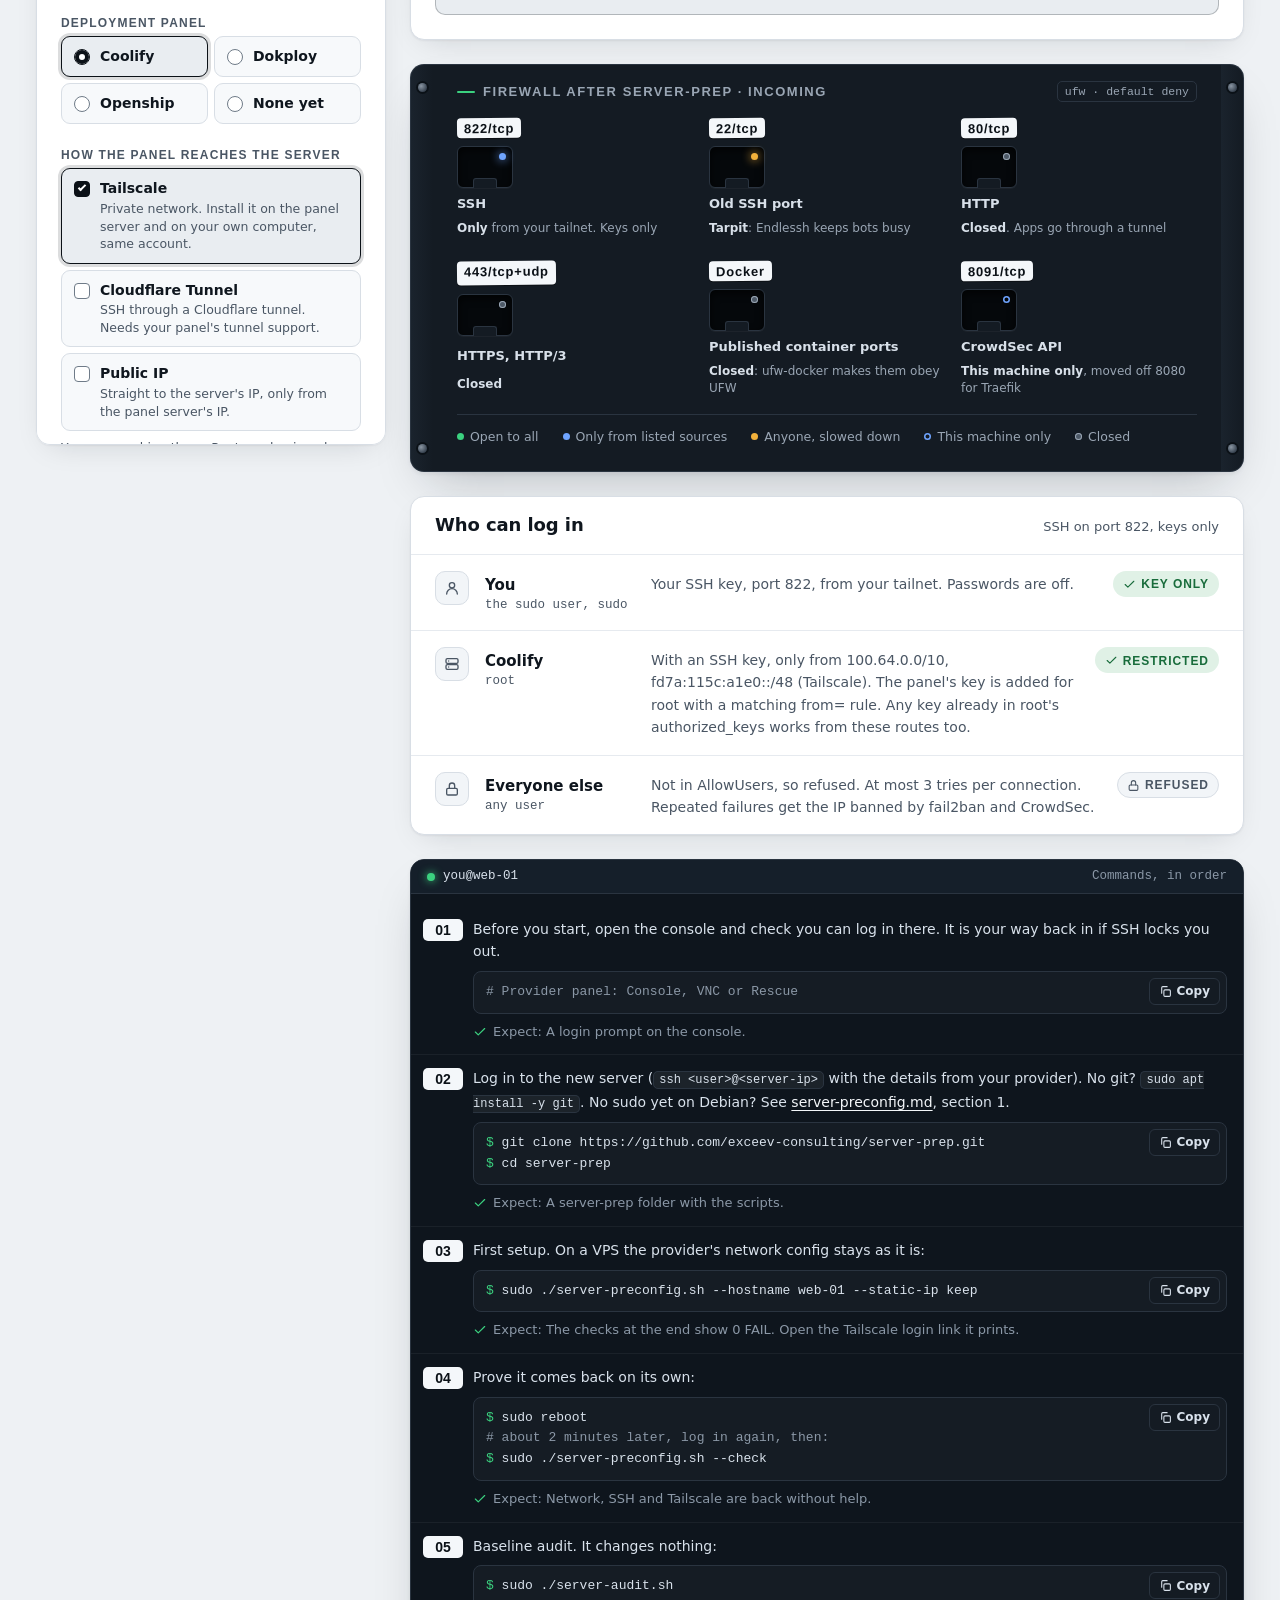
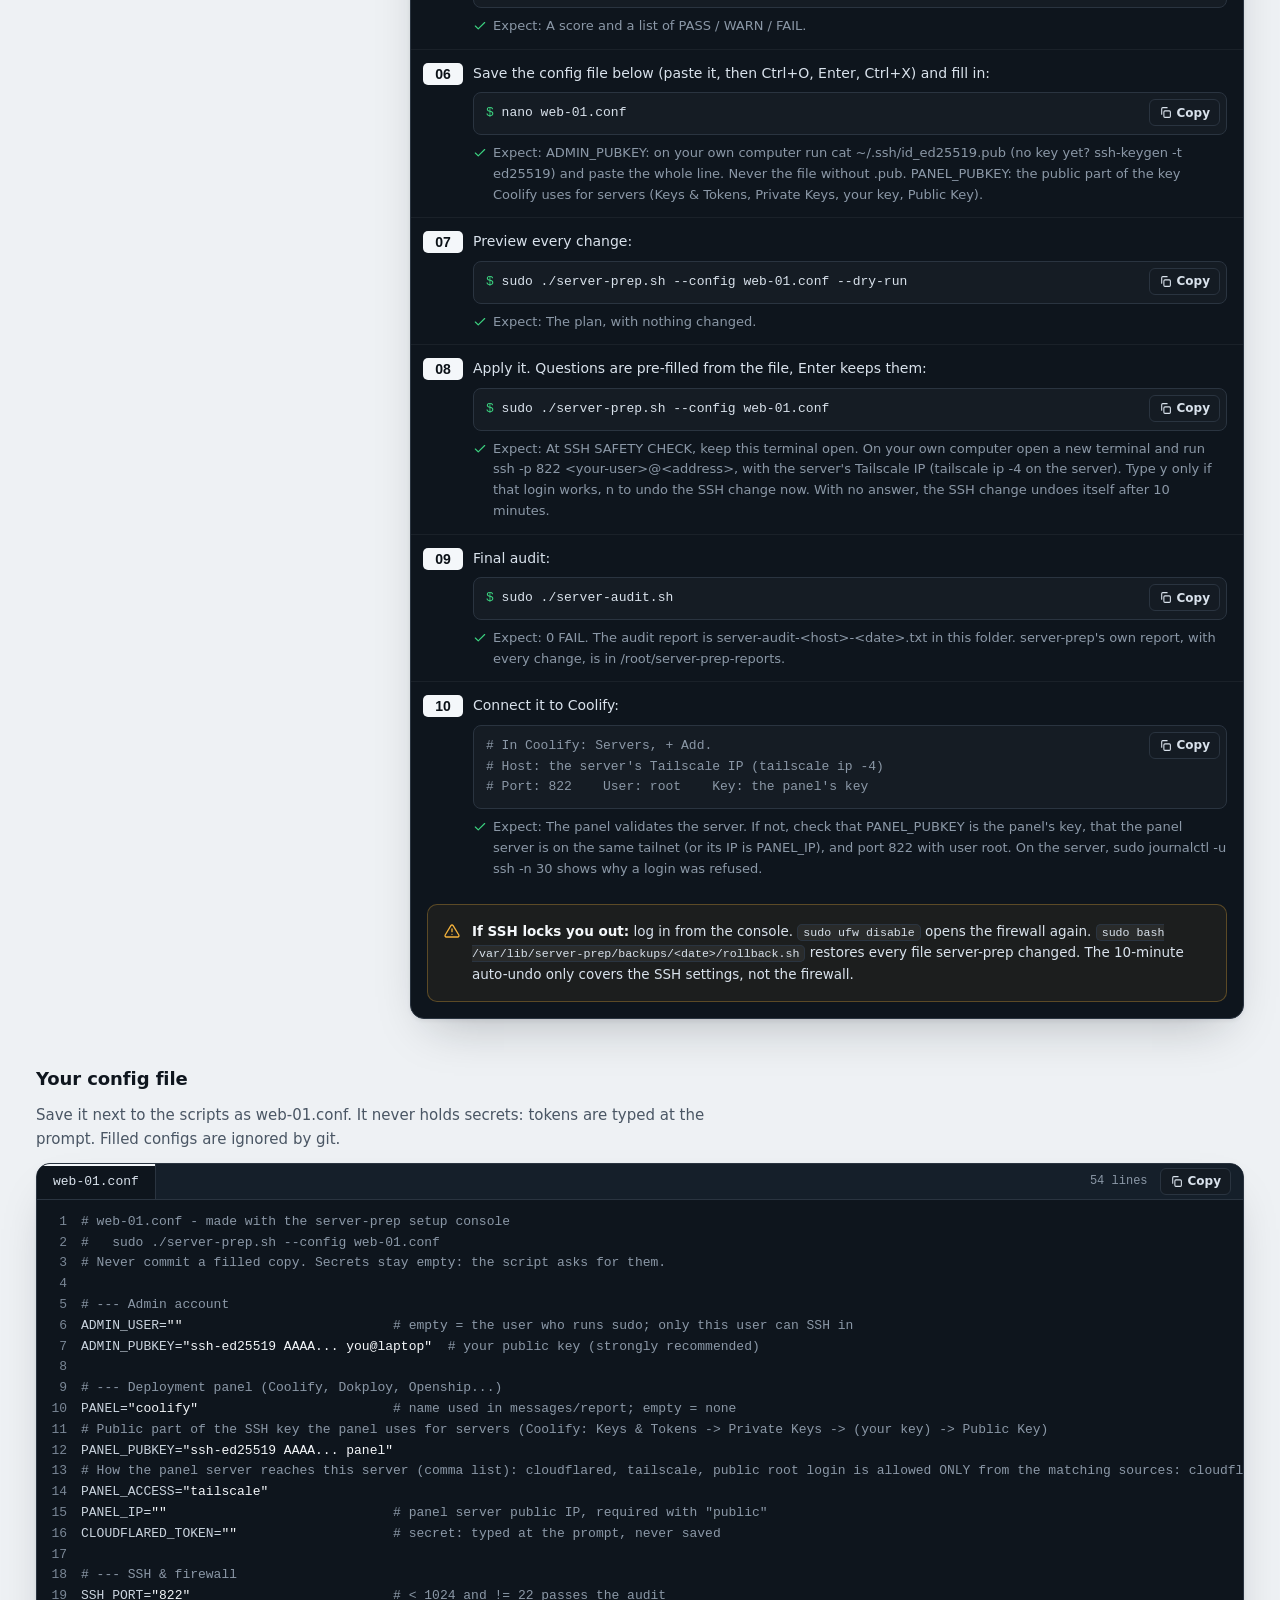
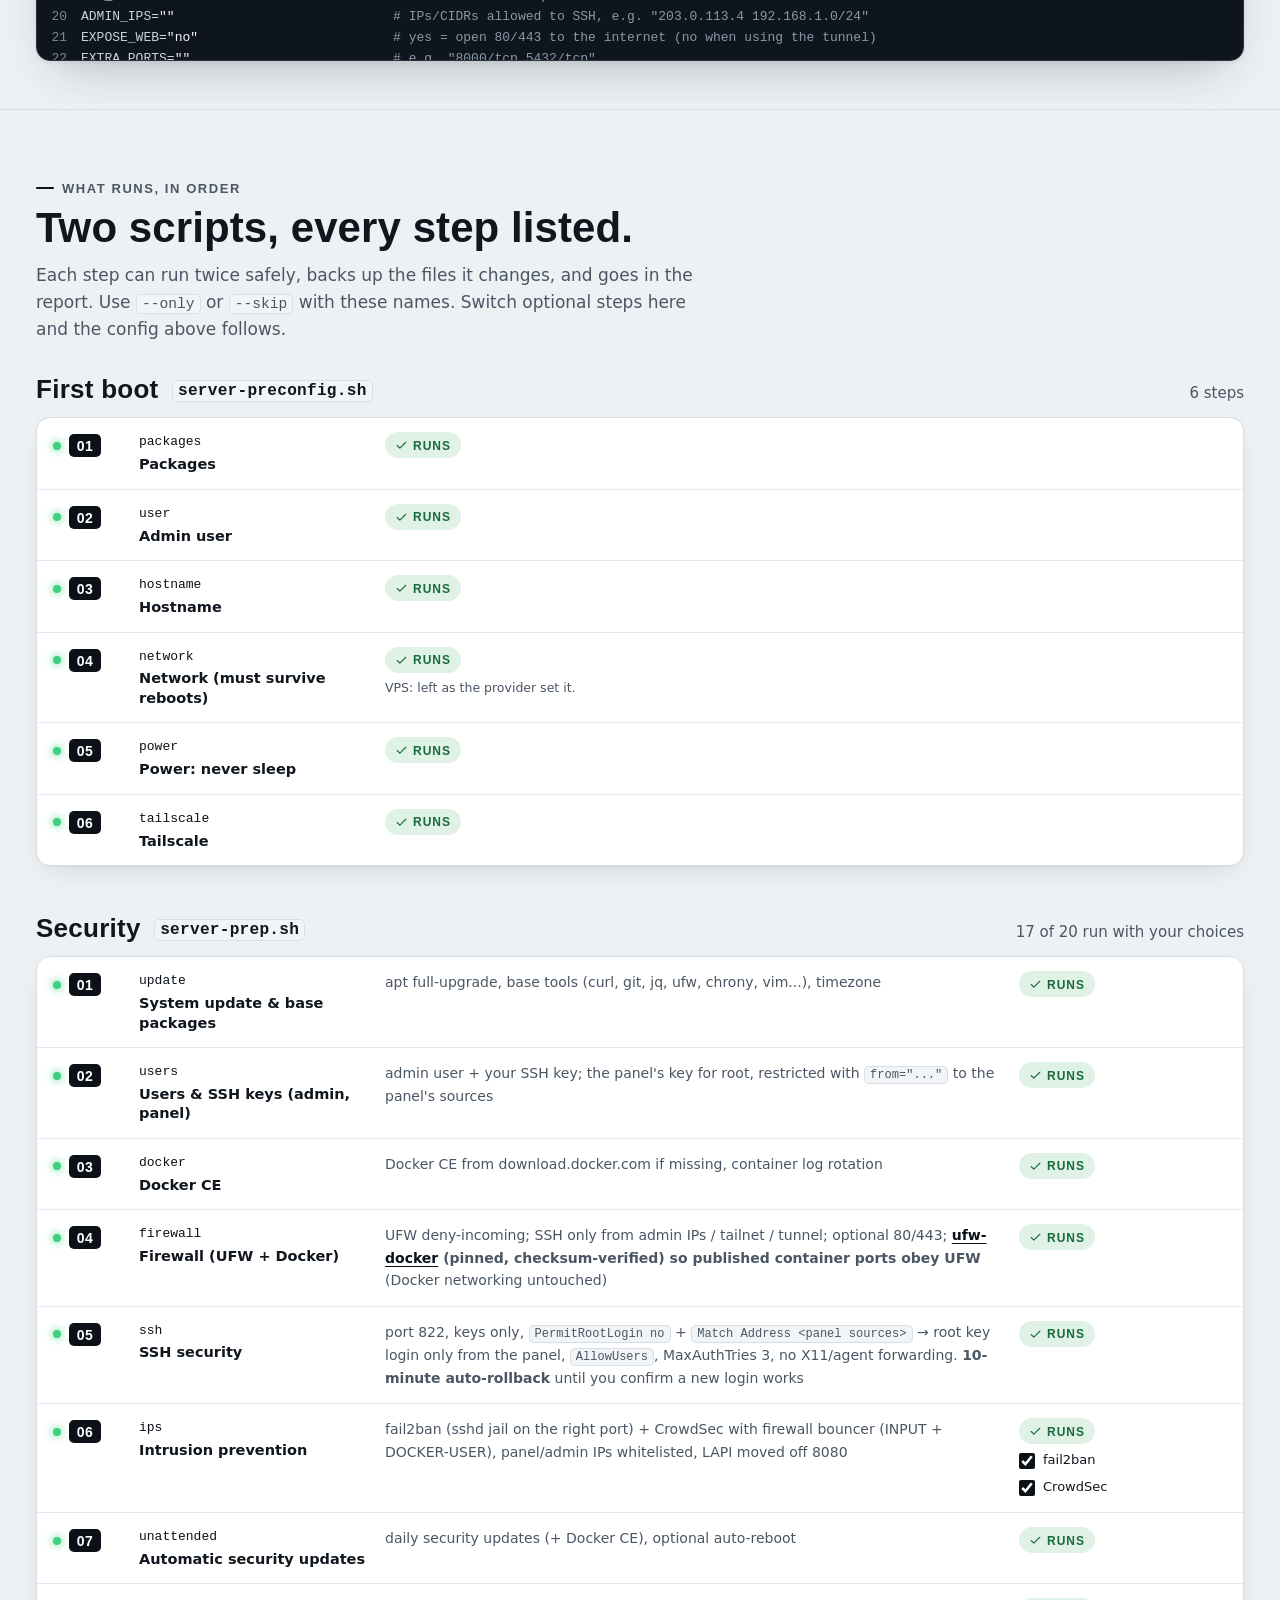
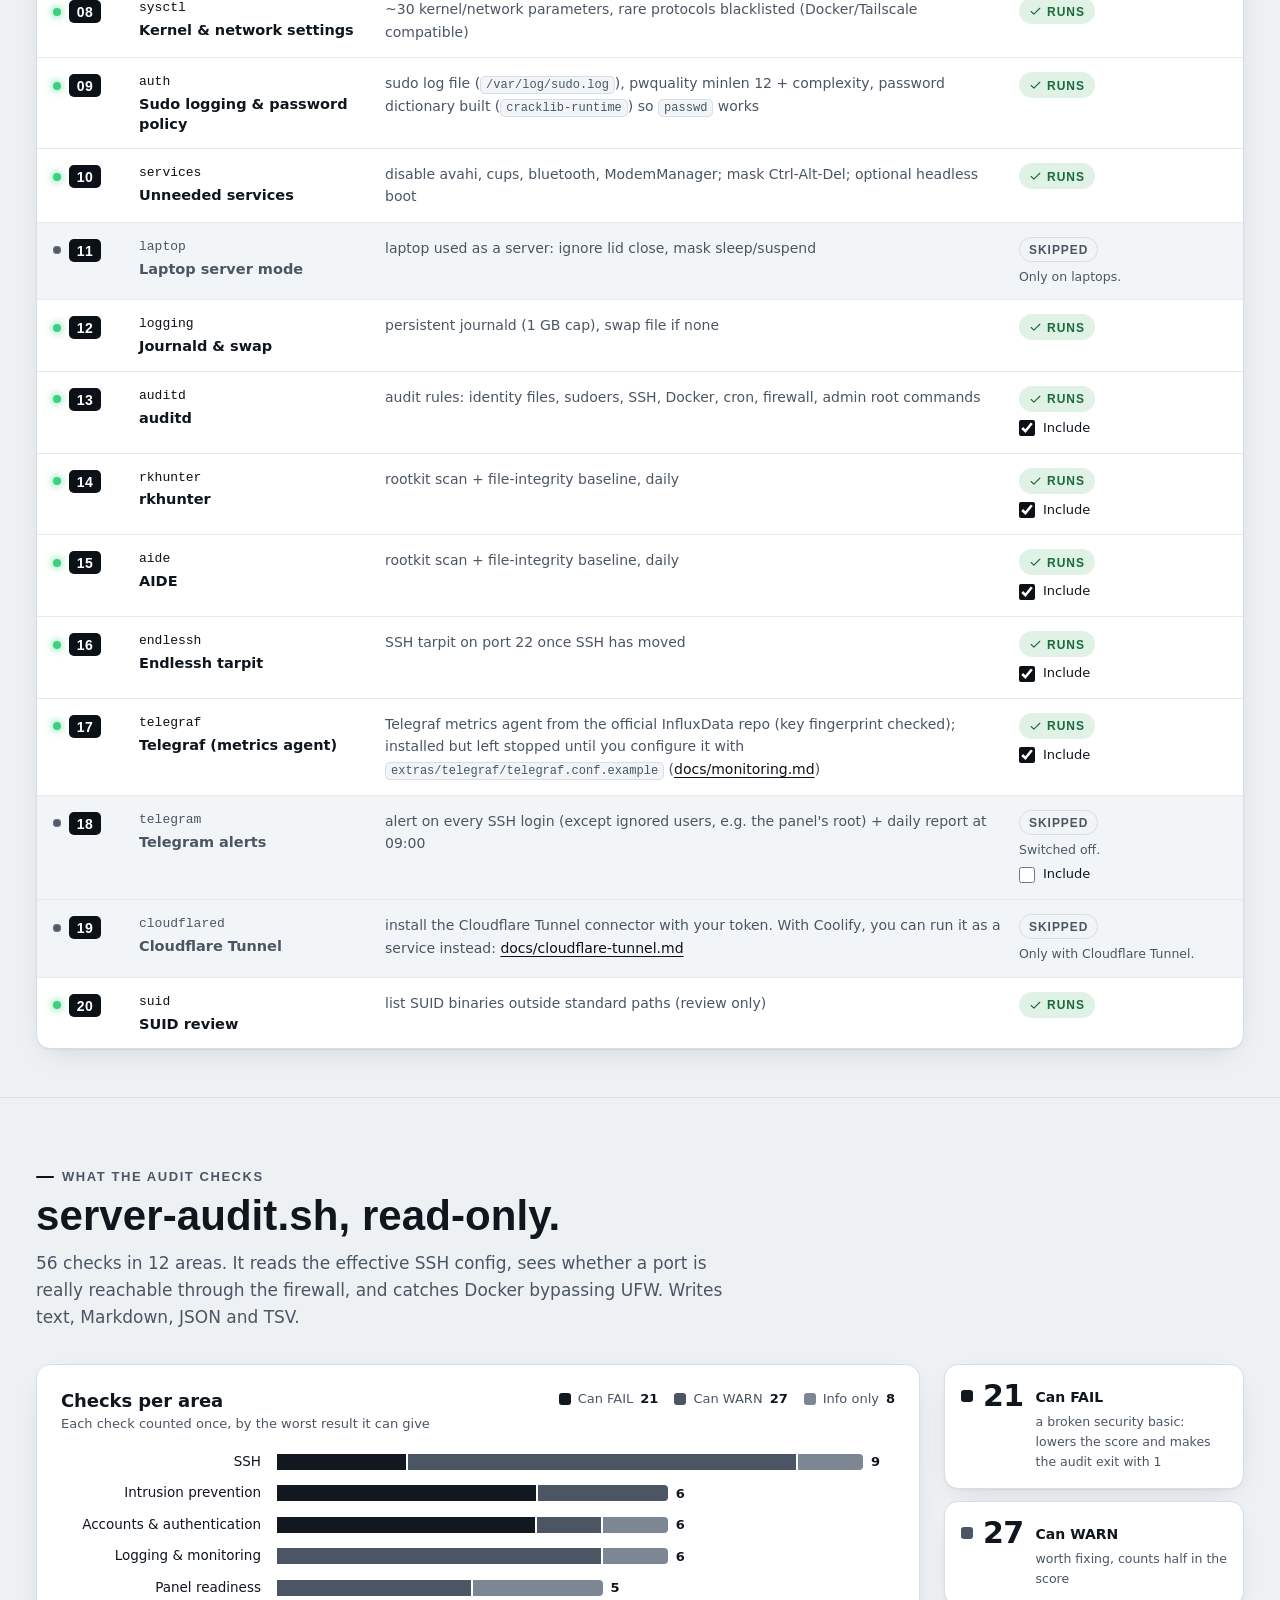
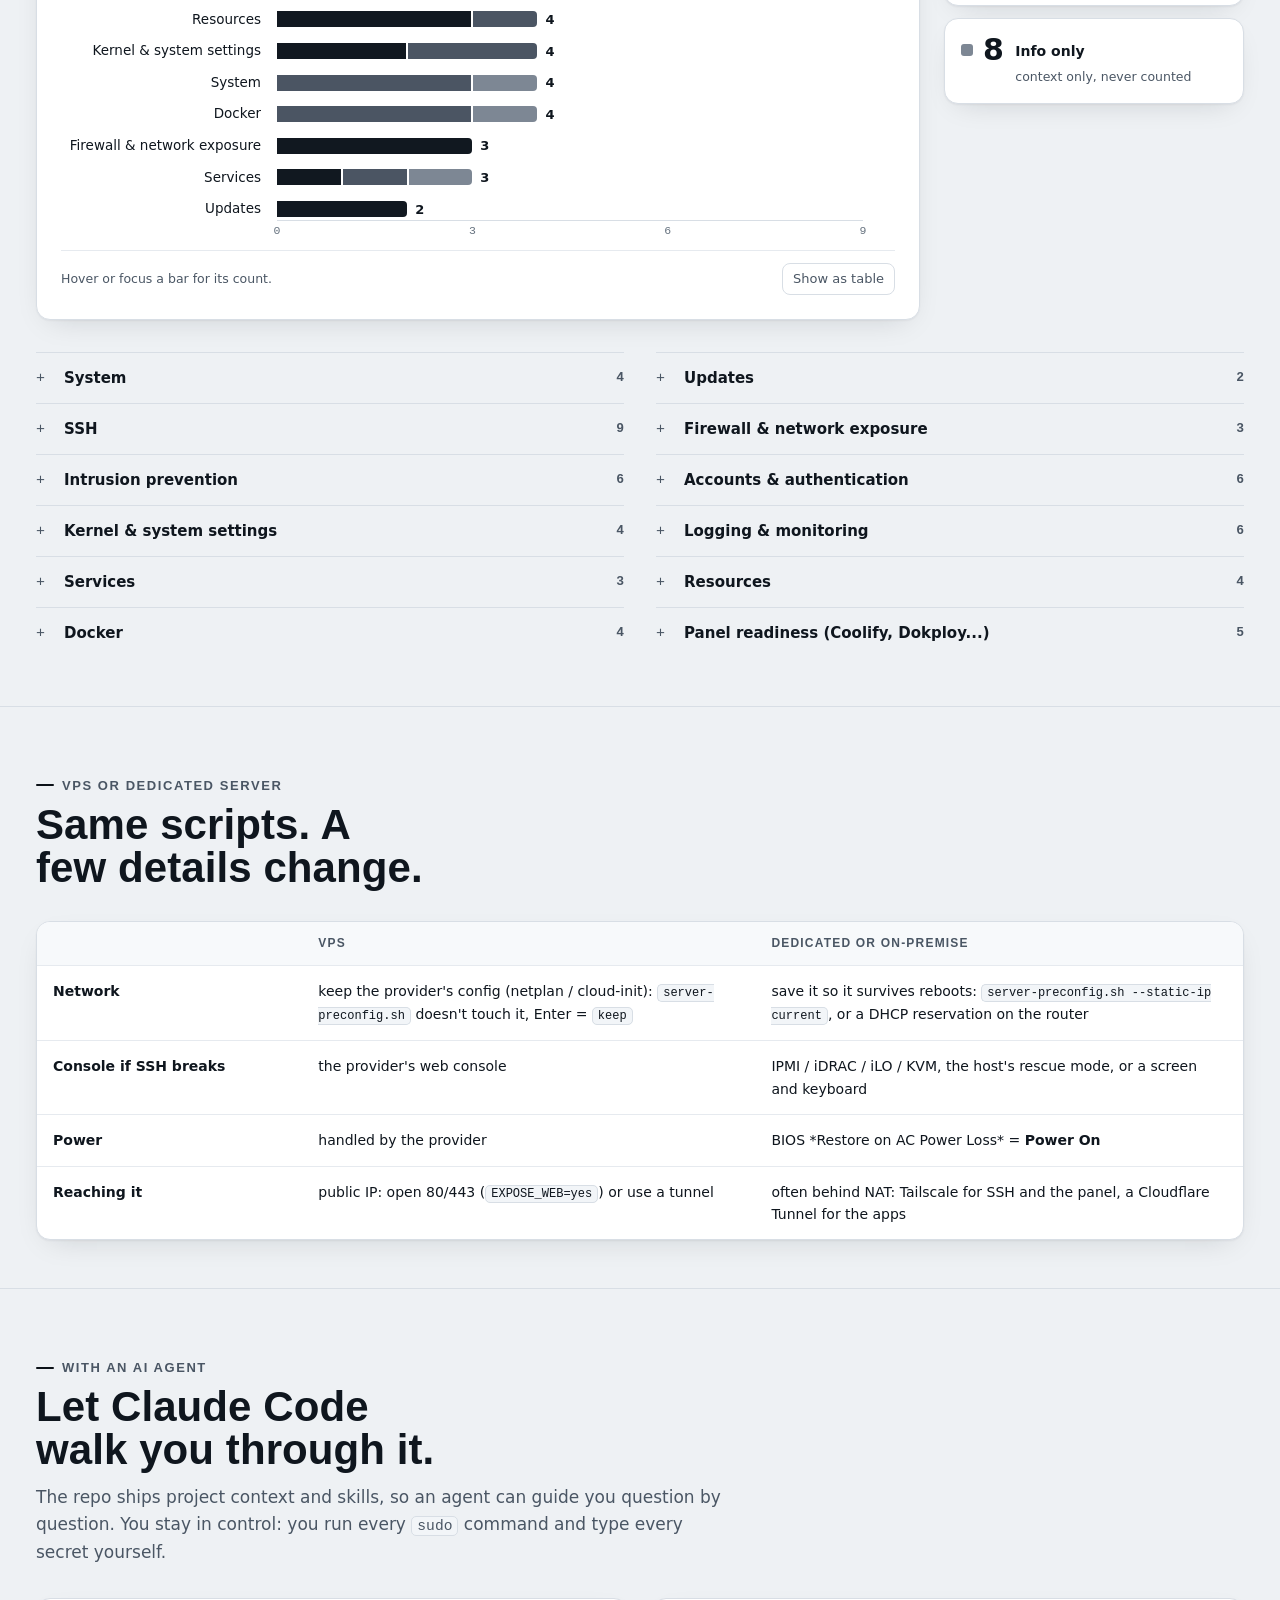
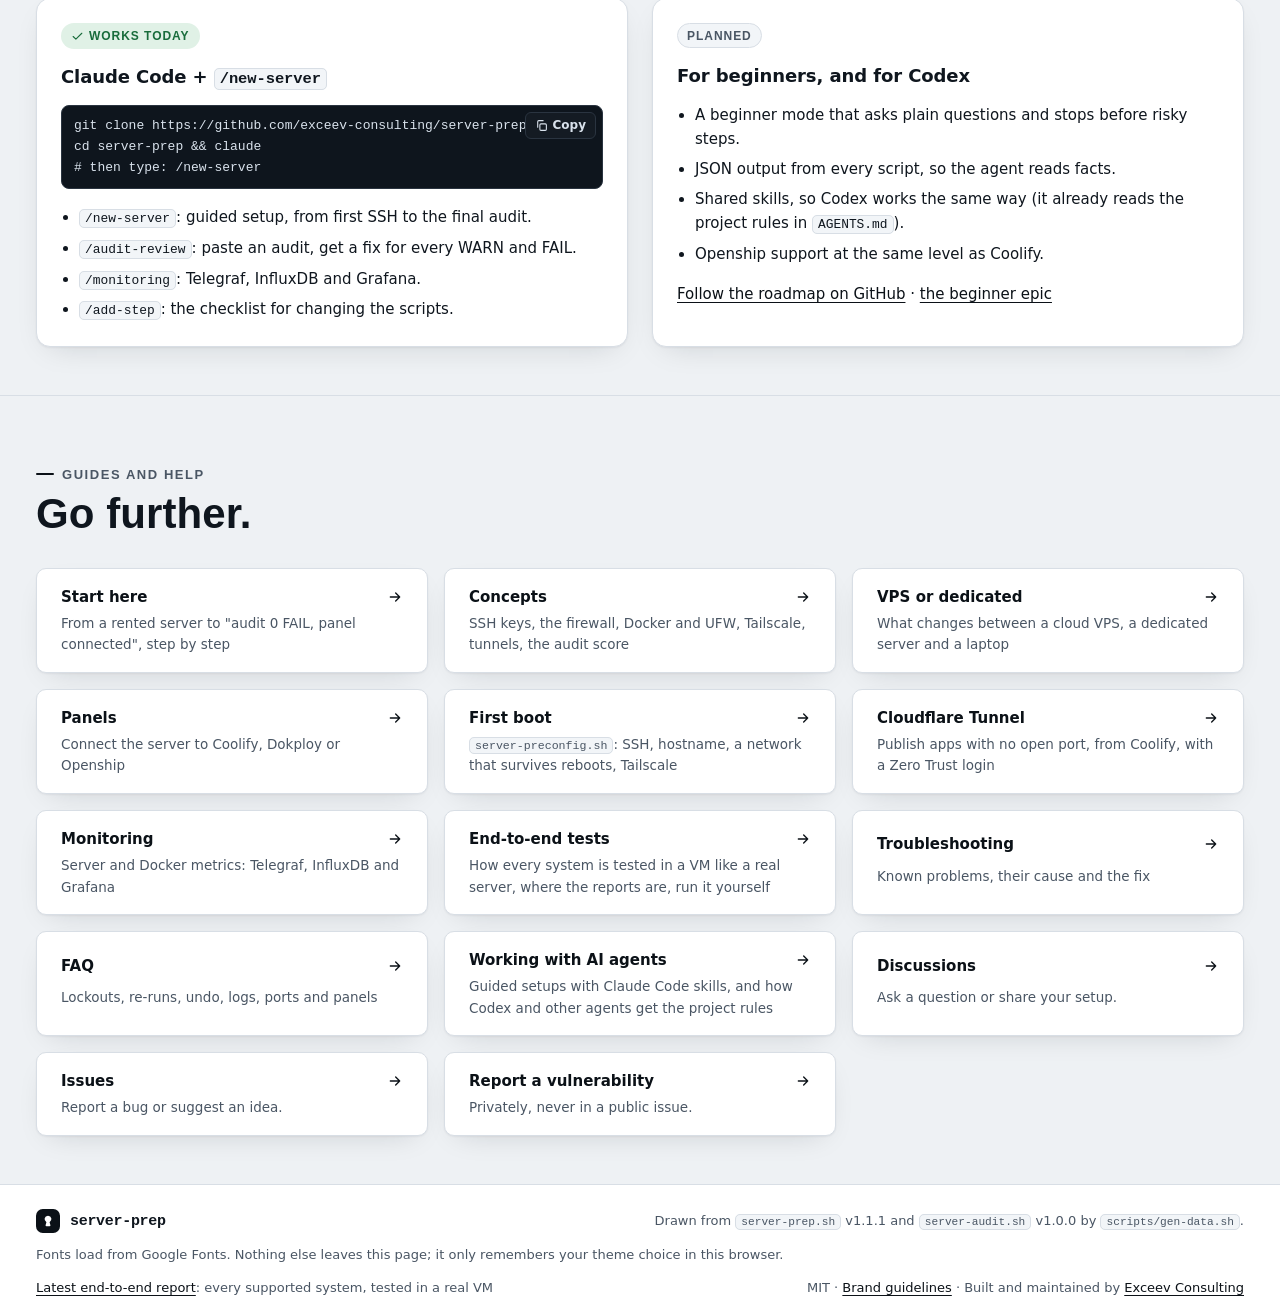
==== commit 81af2c77: "Merge main into claude/docs-32-agents-md-20261029-2355 # Conflicts: #	CLAUDE.md" ====
--- a/site/index.html
+++ b/site/index.html
@@ -673,7 +673,7 @@
         <ul>
           <li>A beginner mode that asks plain questions and stops before risky steps.</li>
           <li>JSON output from every script, so the agent reads facts.</li>
-          <li><code>AGENTS.md</code> and shared skills, so Codex works the same way.</li>
+          <li>Shared skills, so Codex works the same way (it already reads the project rules in <code>AGENTS.md</code>).</li>
           <li>Openship support at the same level as Coolify.</li>
         </ul>
         <p><a id="roadmap-link" href="https://github.com/exceev-consulting/server-prep/issues/6">Follow the roadmap on GitHub</a> · <a id="agent-link" href="https://github.com/exceev-consulting/server-prep/issues/7">the beginner epic</a></p>
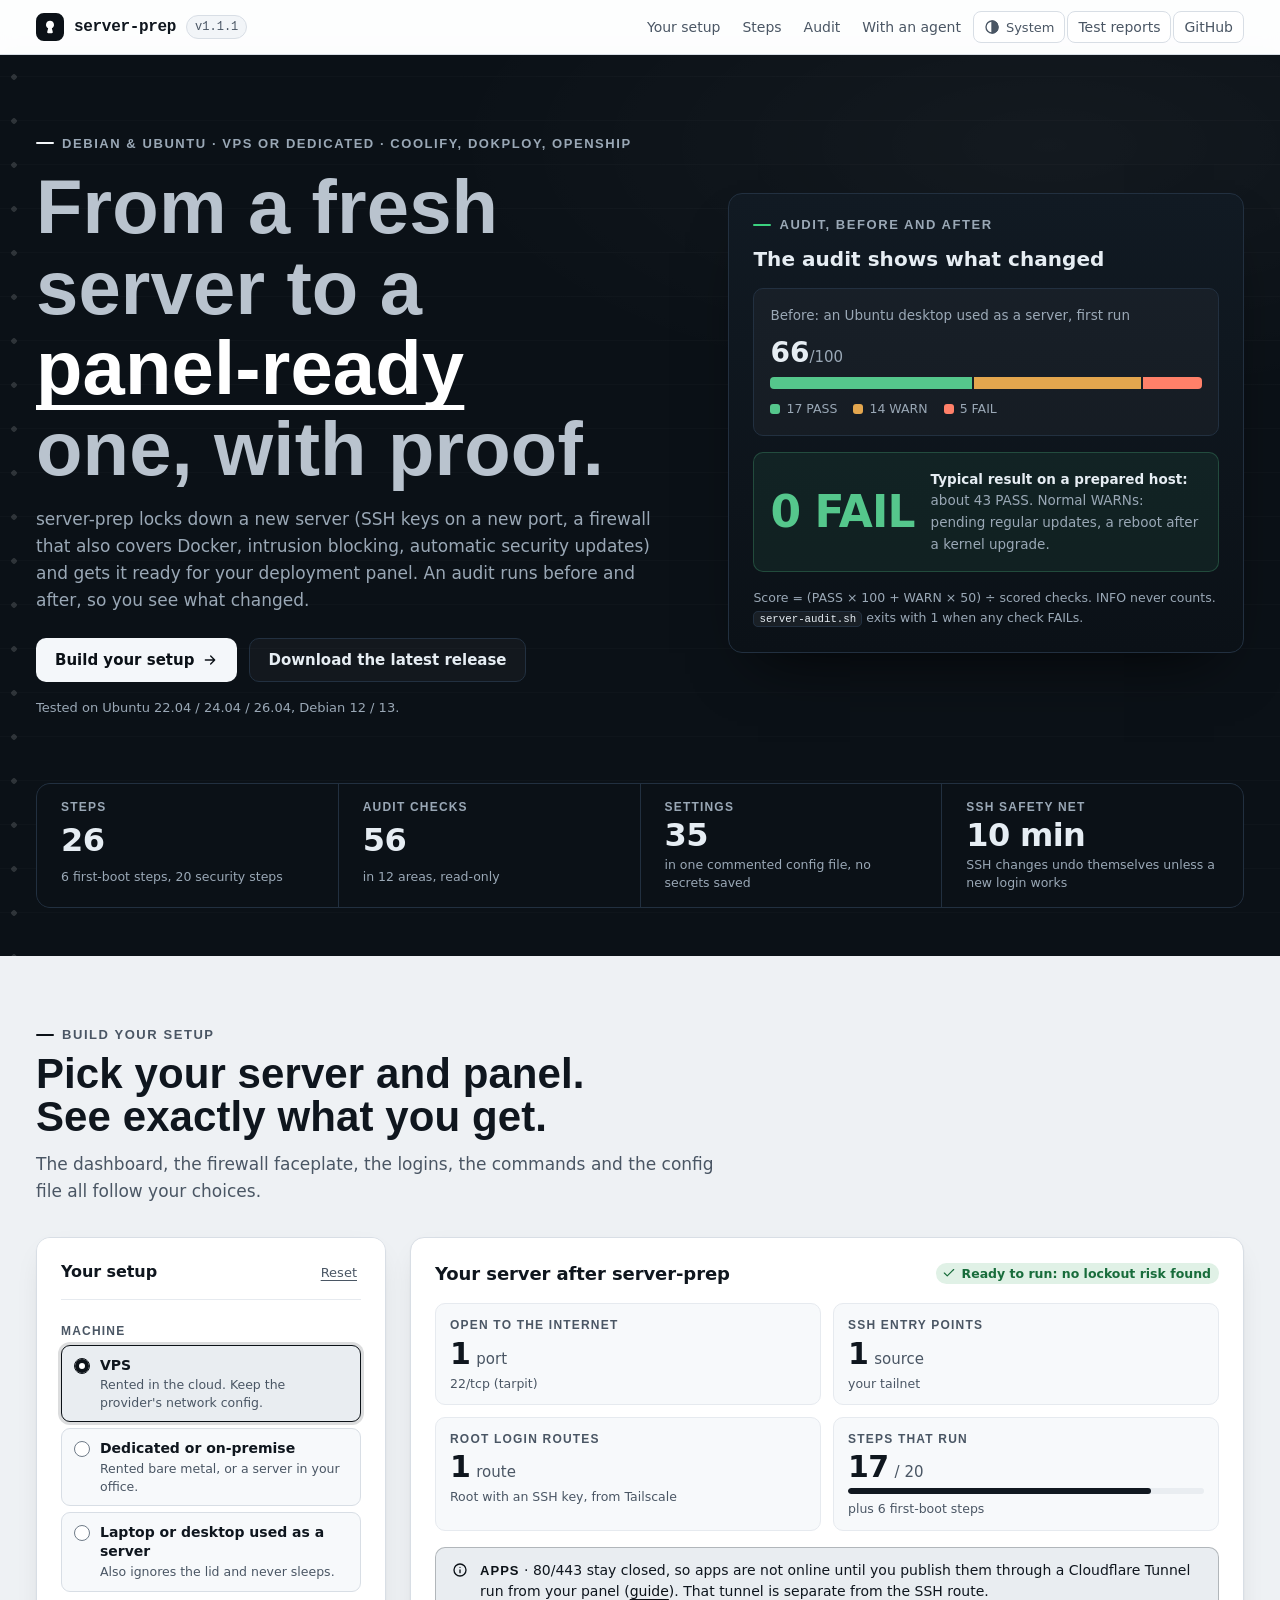
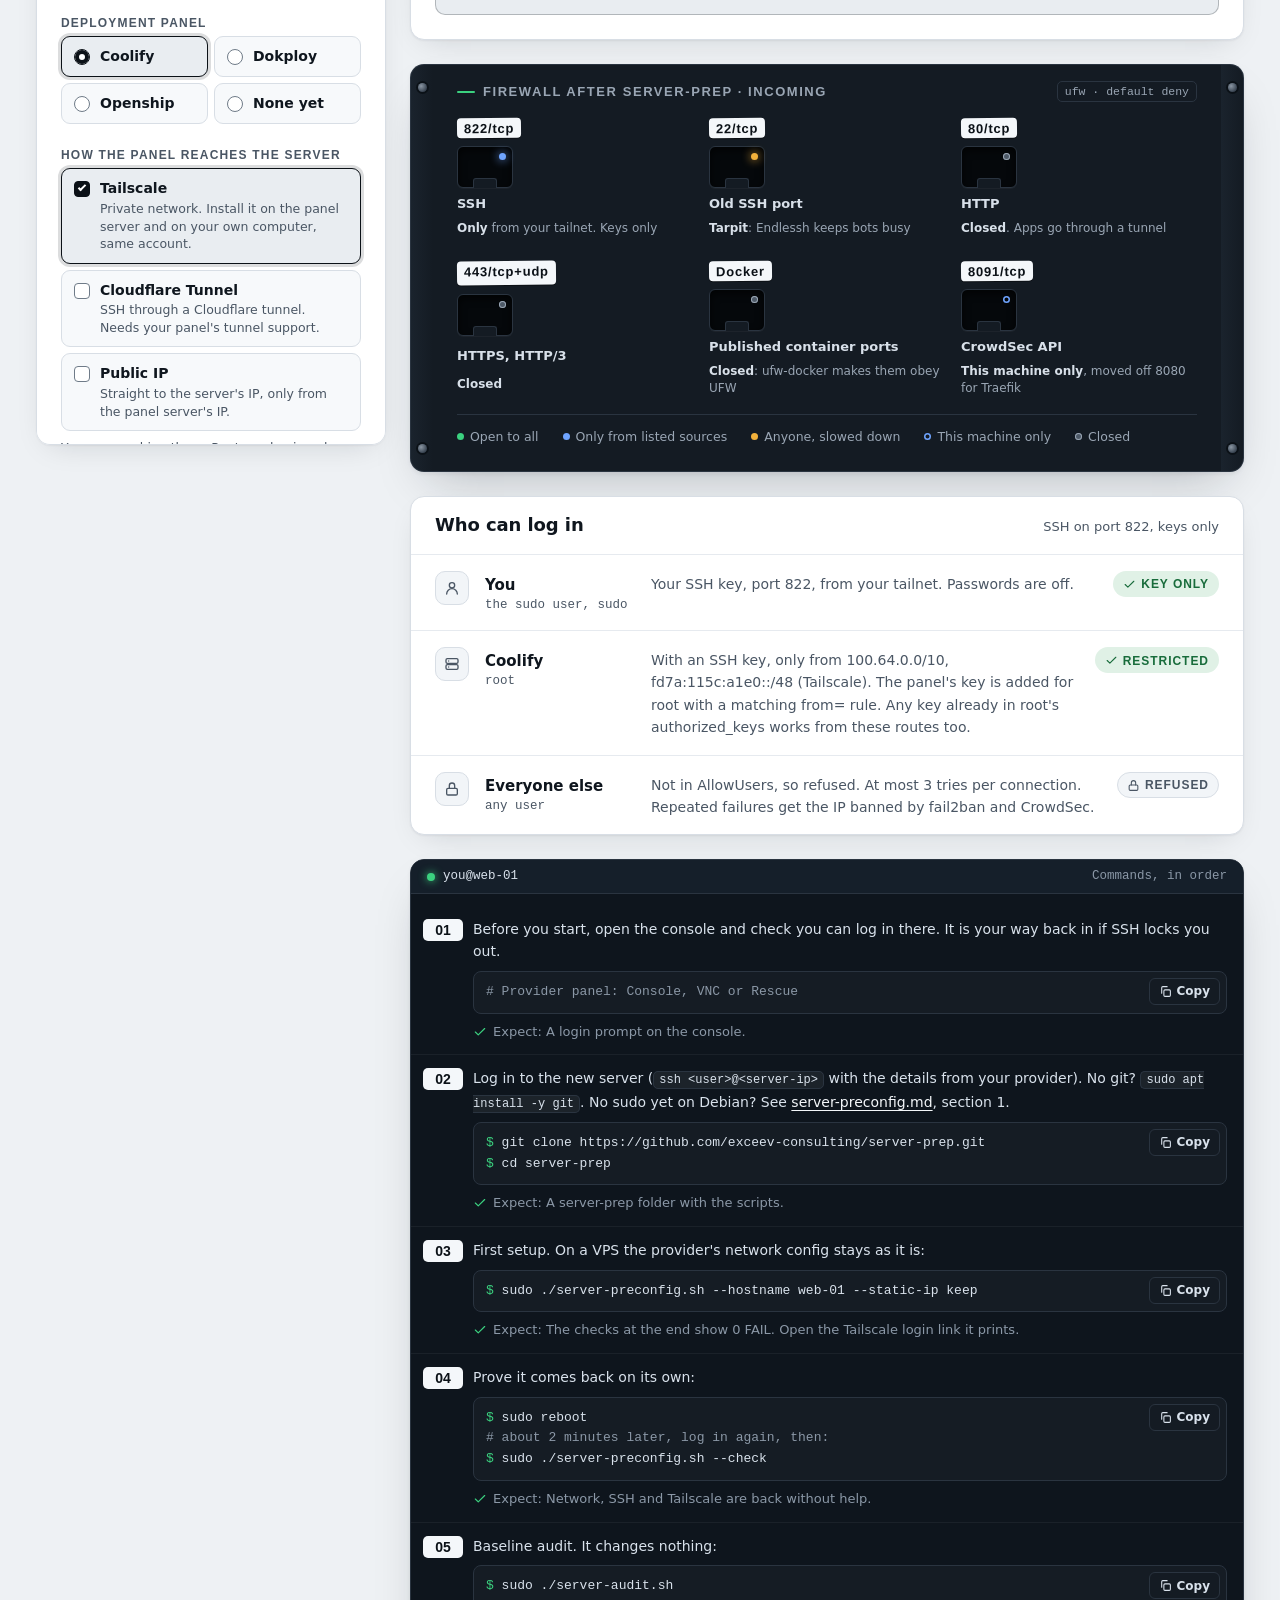
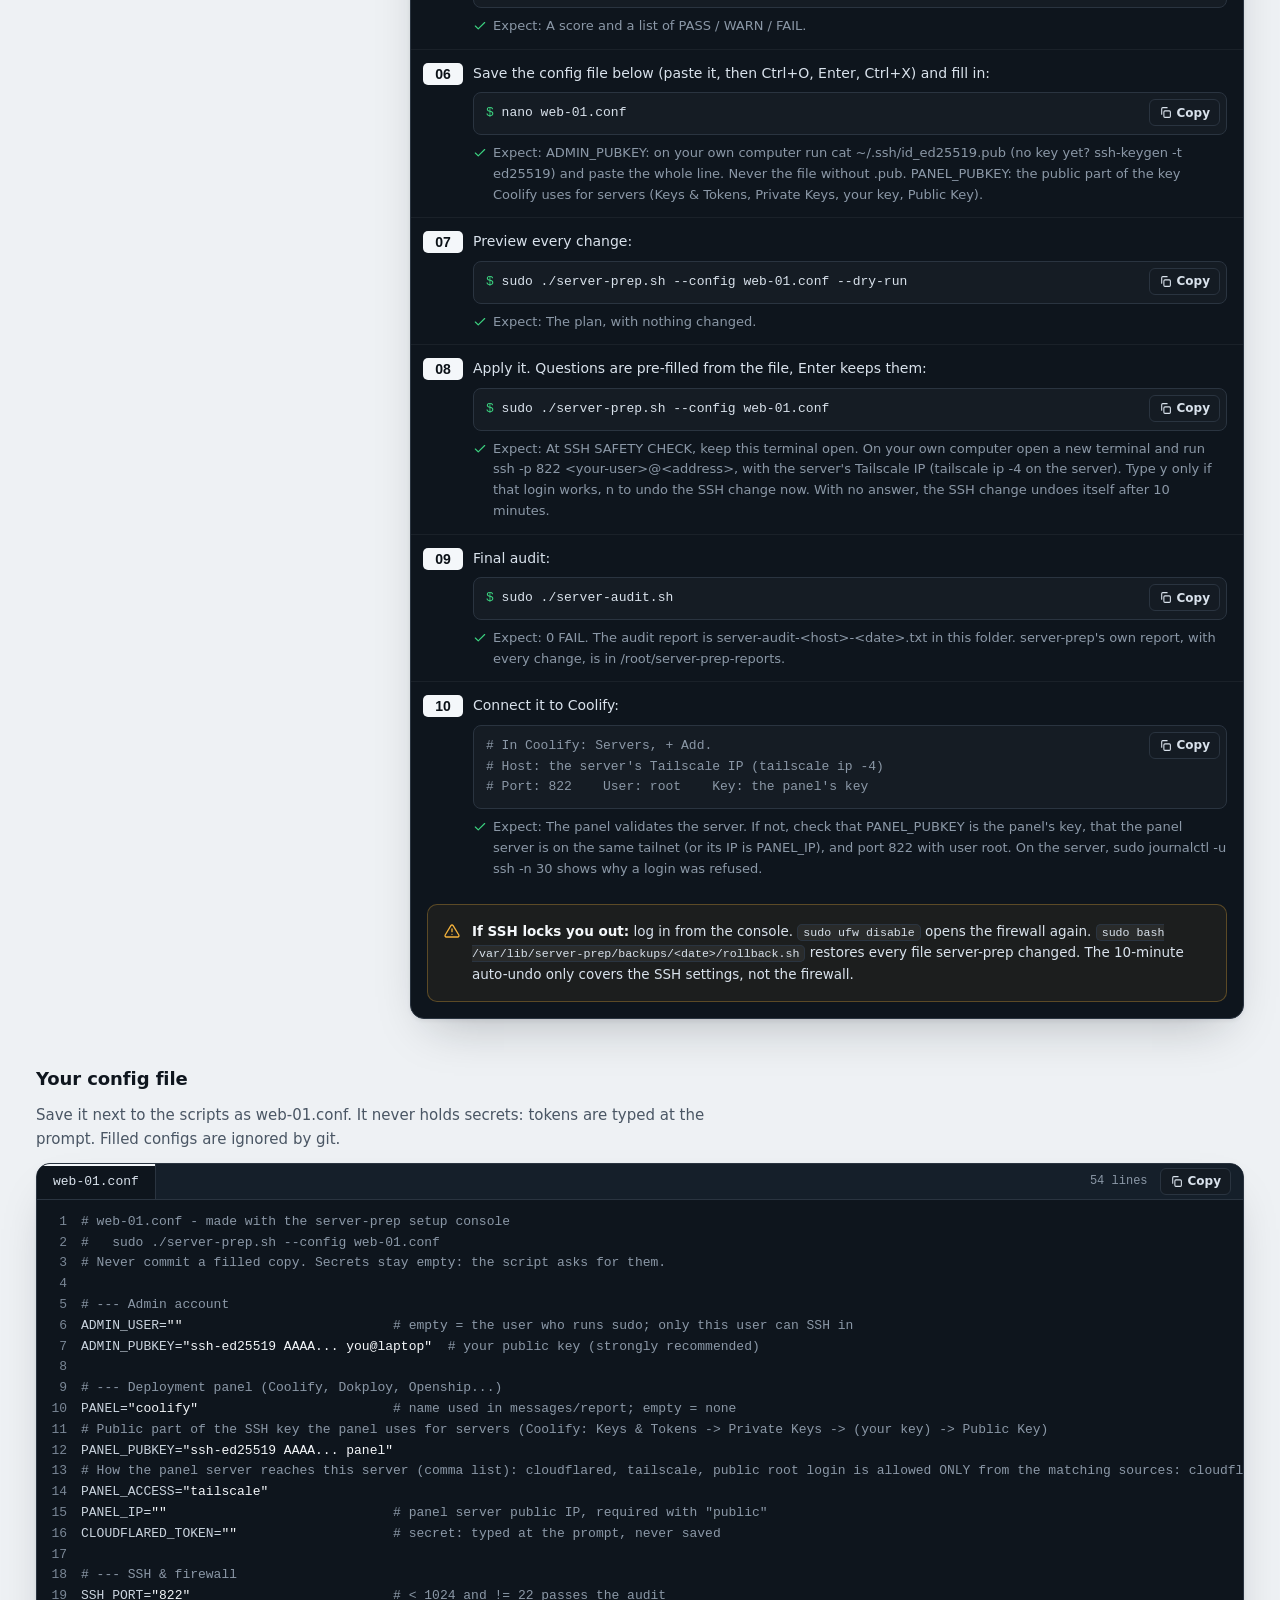
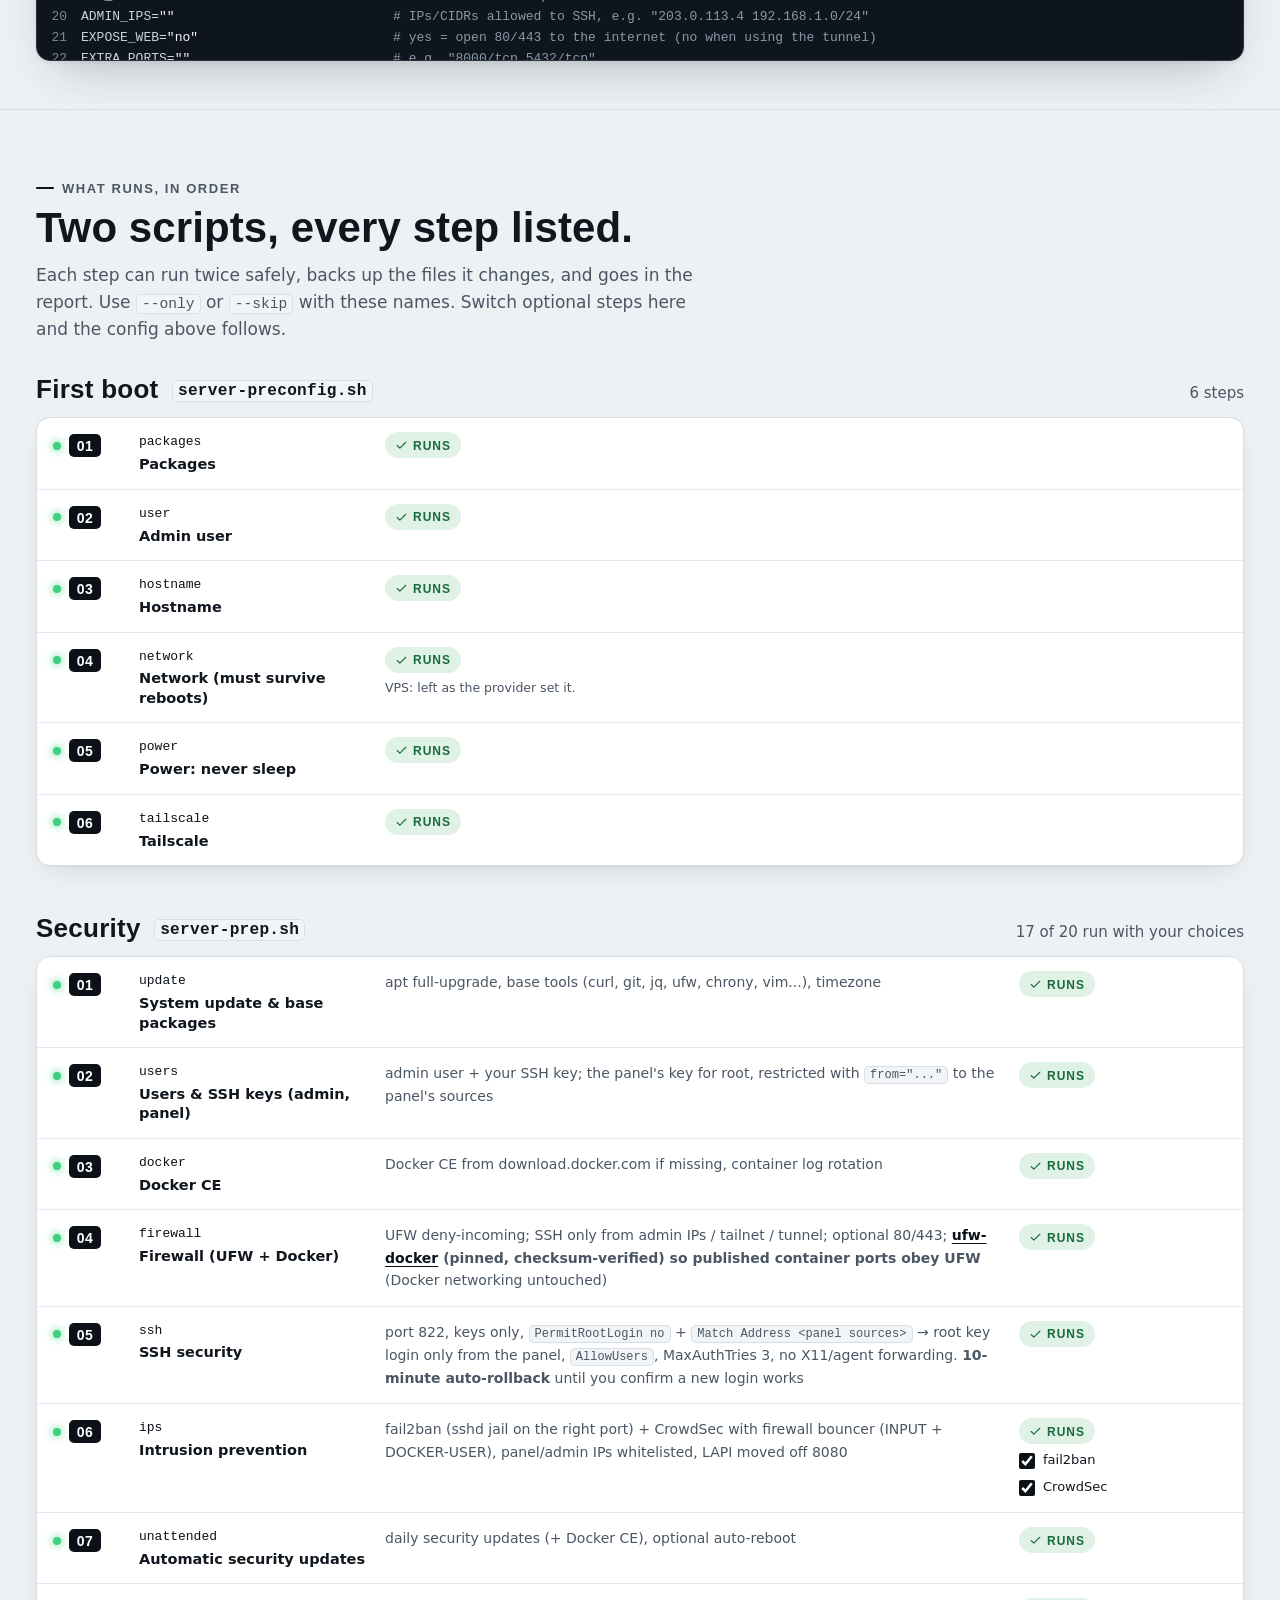
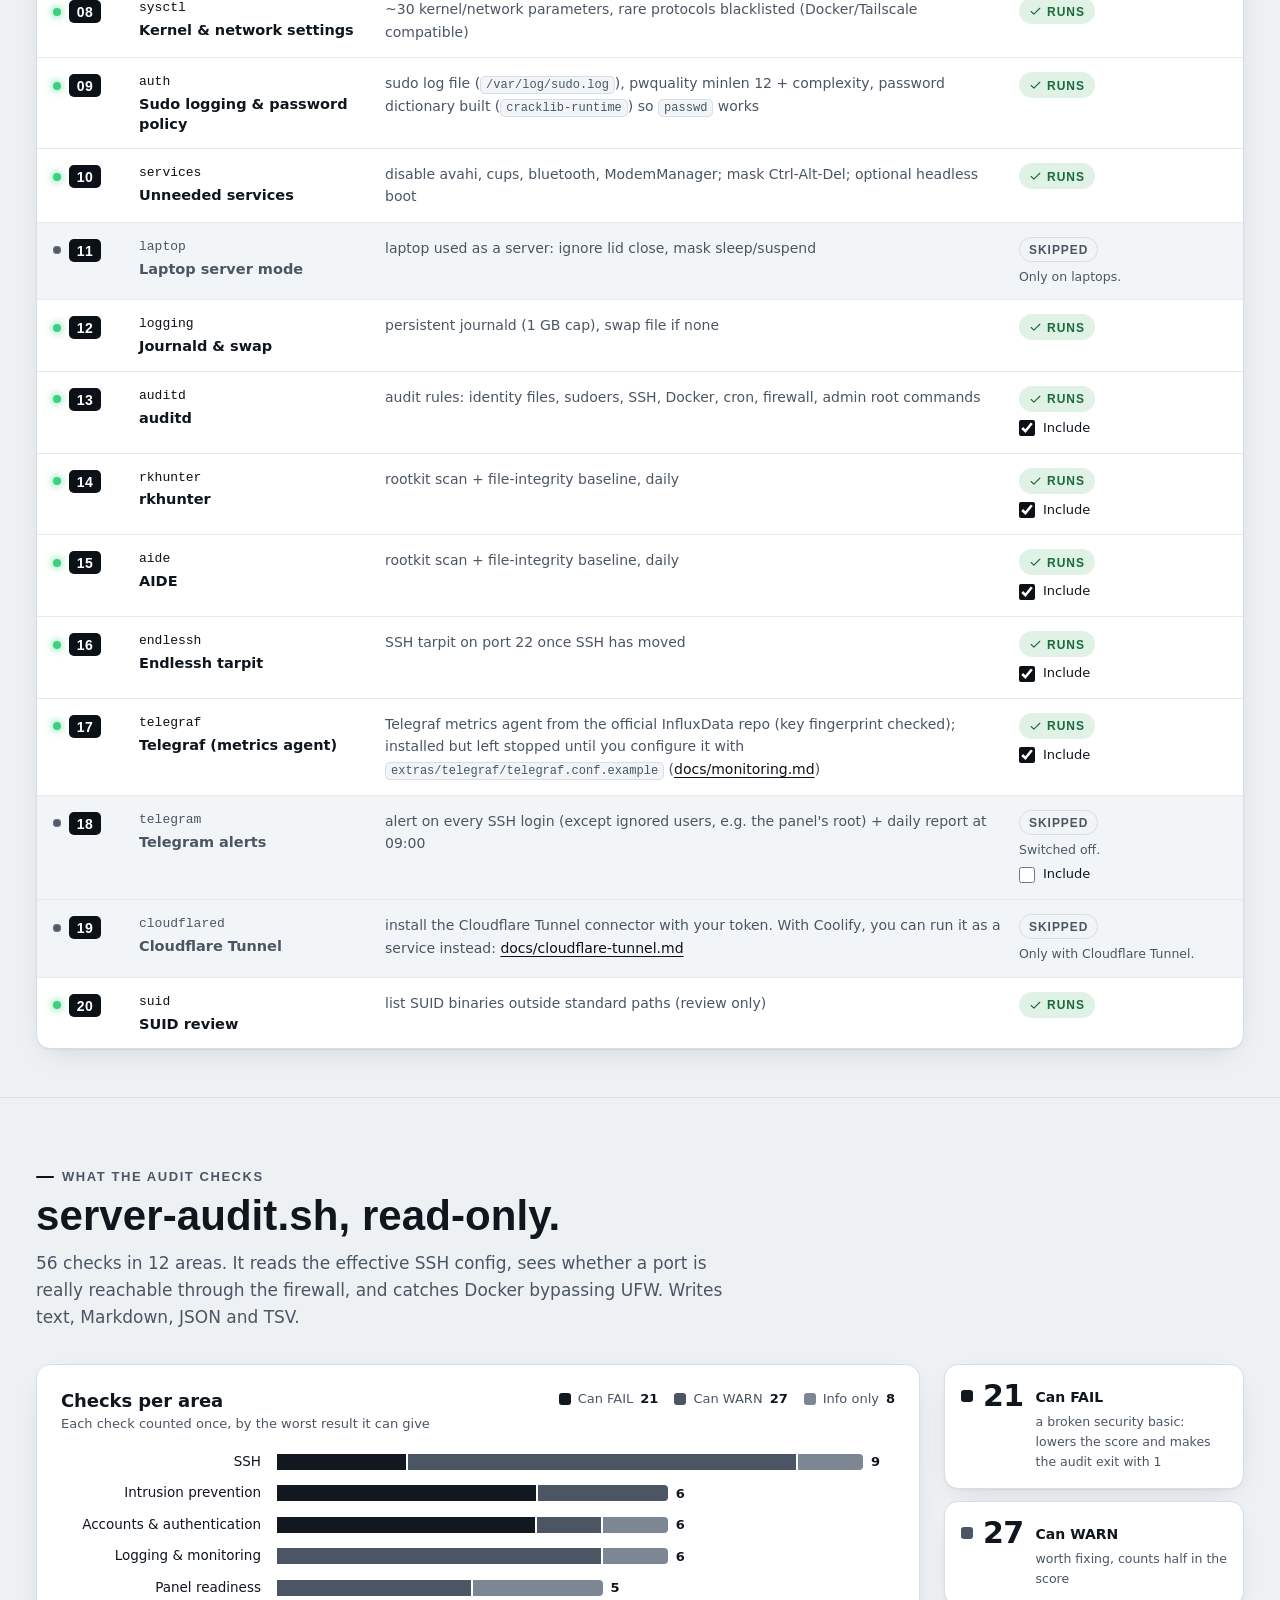
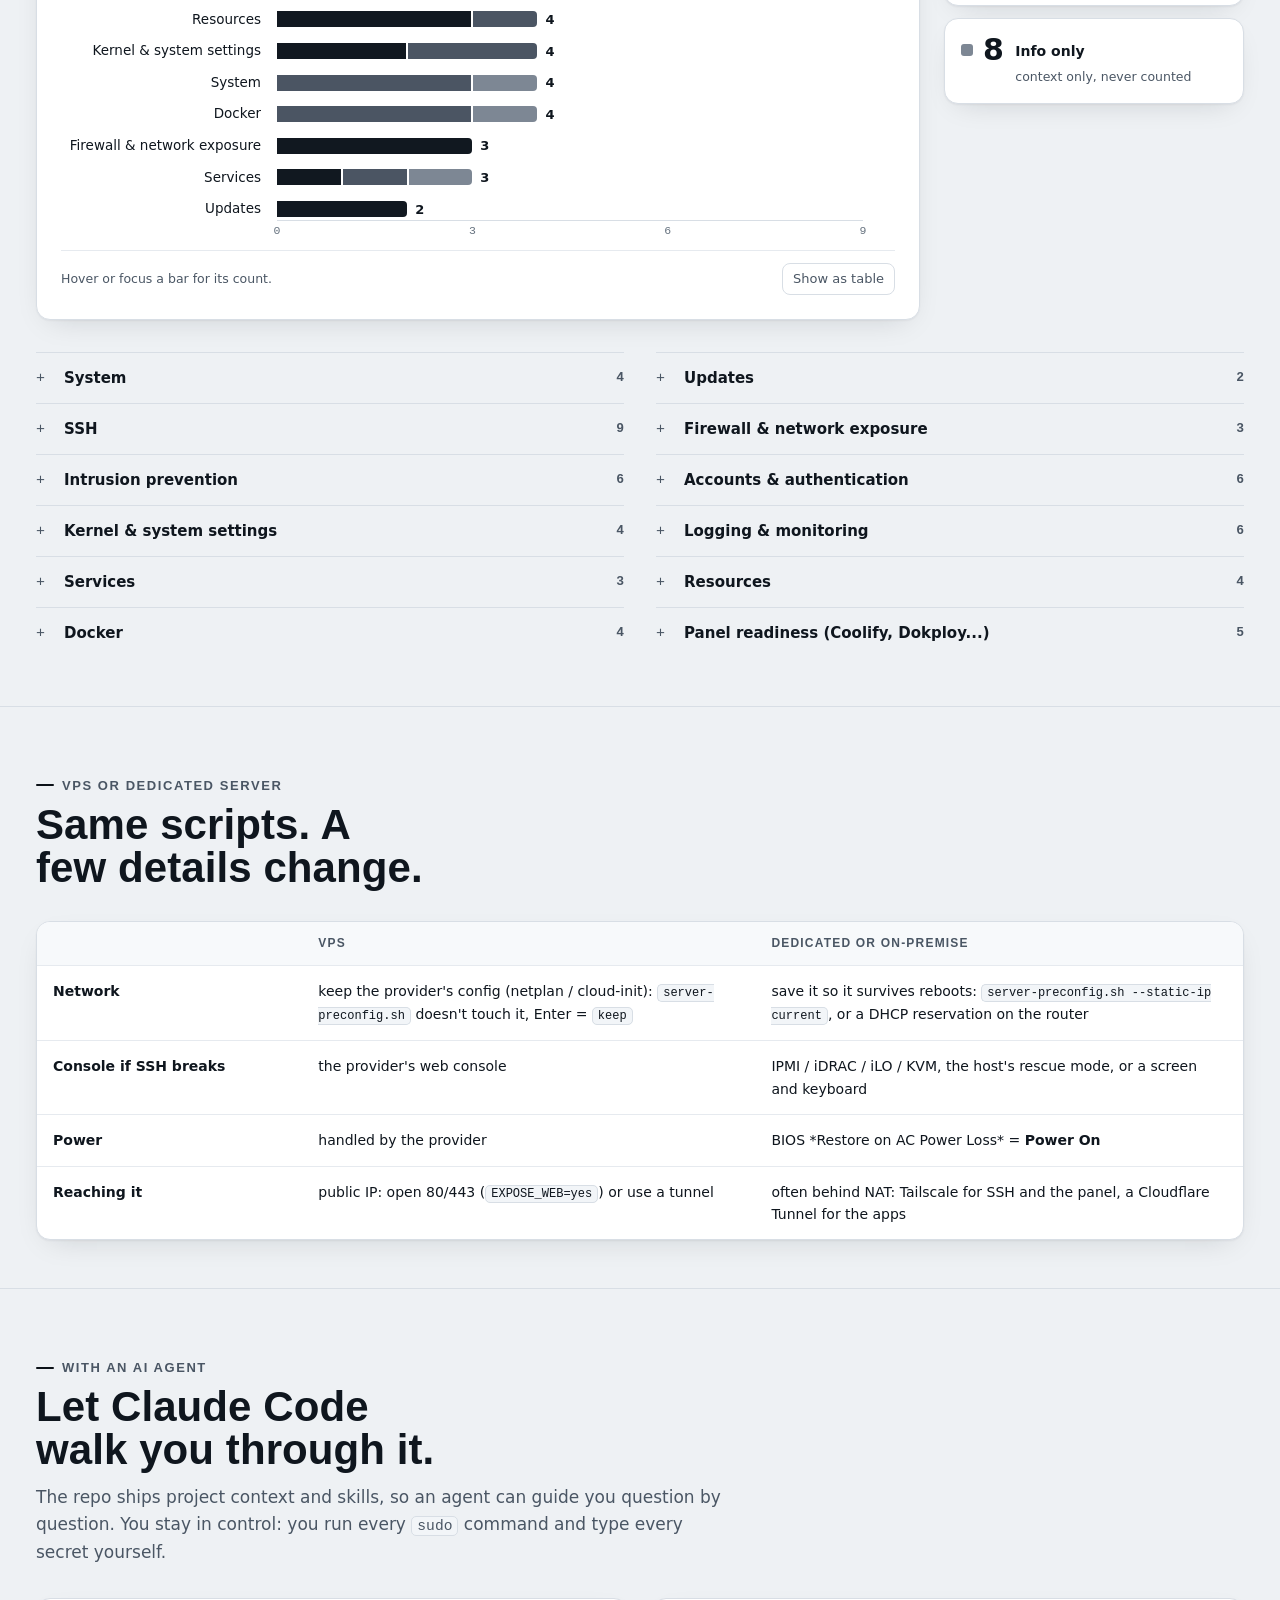
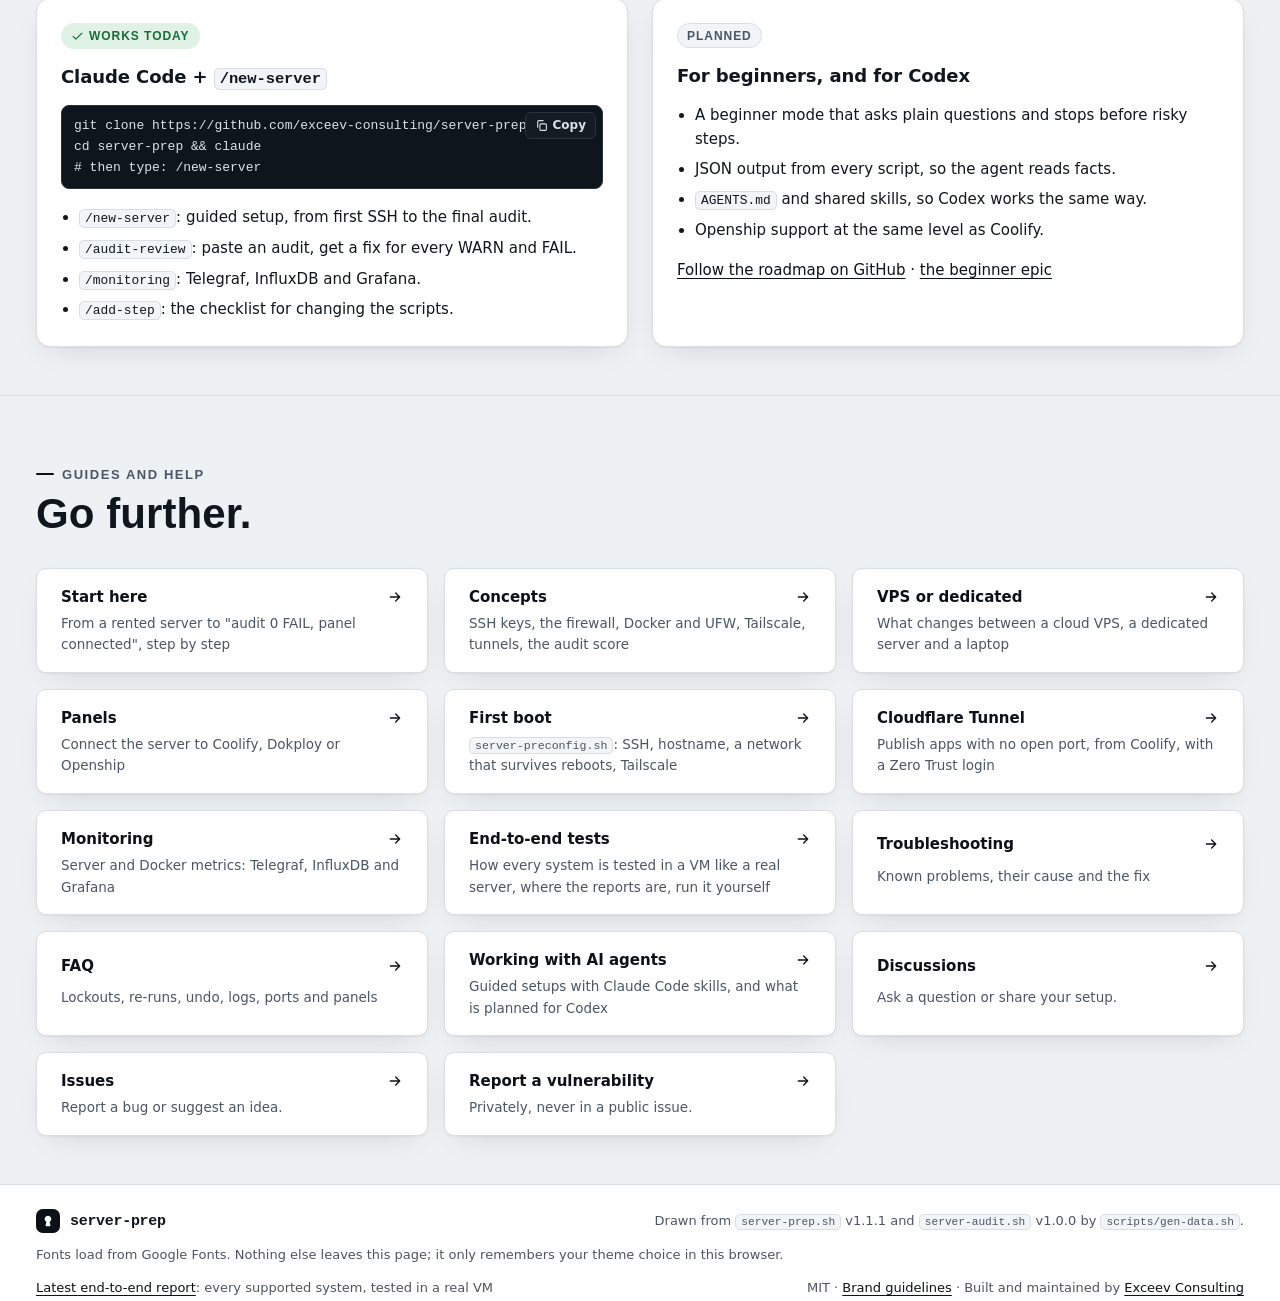
==== commit b3c55d89: "Merge main into claude/fix-78-ufw-app-profile-ports-20261030-1922 # Conflicts: #	CHANGELOG.md #	CLAU" ====
--- a/site/index.html
+++ b/site/index.html
@@ -673,7 +673,7 @@
         <ul>
           <li>A beginner mode that asks plain questions and stops before risky steps.</li>
           <li>JSON output from every script, so the agent reads facts.</li>
-          <li>Shared skills, so Codex works the same way (it already reads the project rules in <code>AGENTS.md</code>).</li>
+          <li><code>AGENTS.md</code> and shared skills, so Codex works the same way.</li>
           <li>Openship support at the same level as Coolify.</li>
         </ul>
         <p><a id="roadmap-link" href="https://github.com/exceev-consulting/server-prep/issues/6">Follow the roadmap on GitHub</a> · <a id="agent-link" href="https://github.com/exceev-consulting/server-prep/issues/7">the beginner epic</a></p>
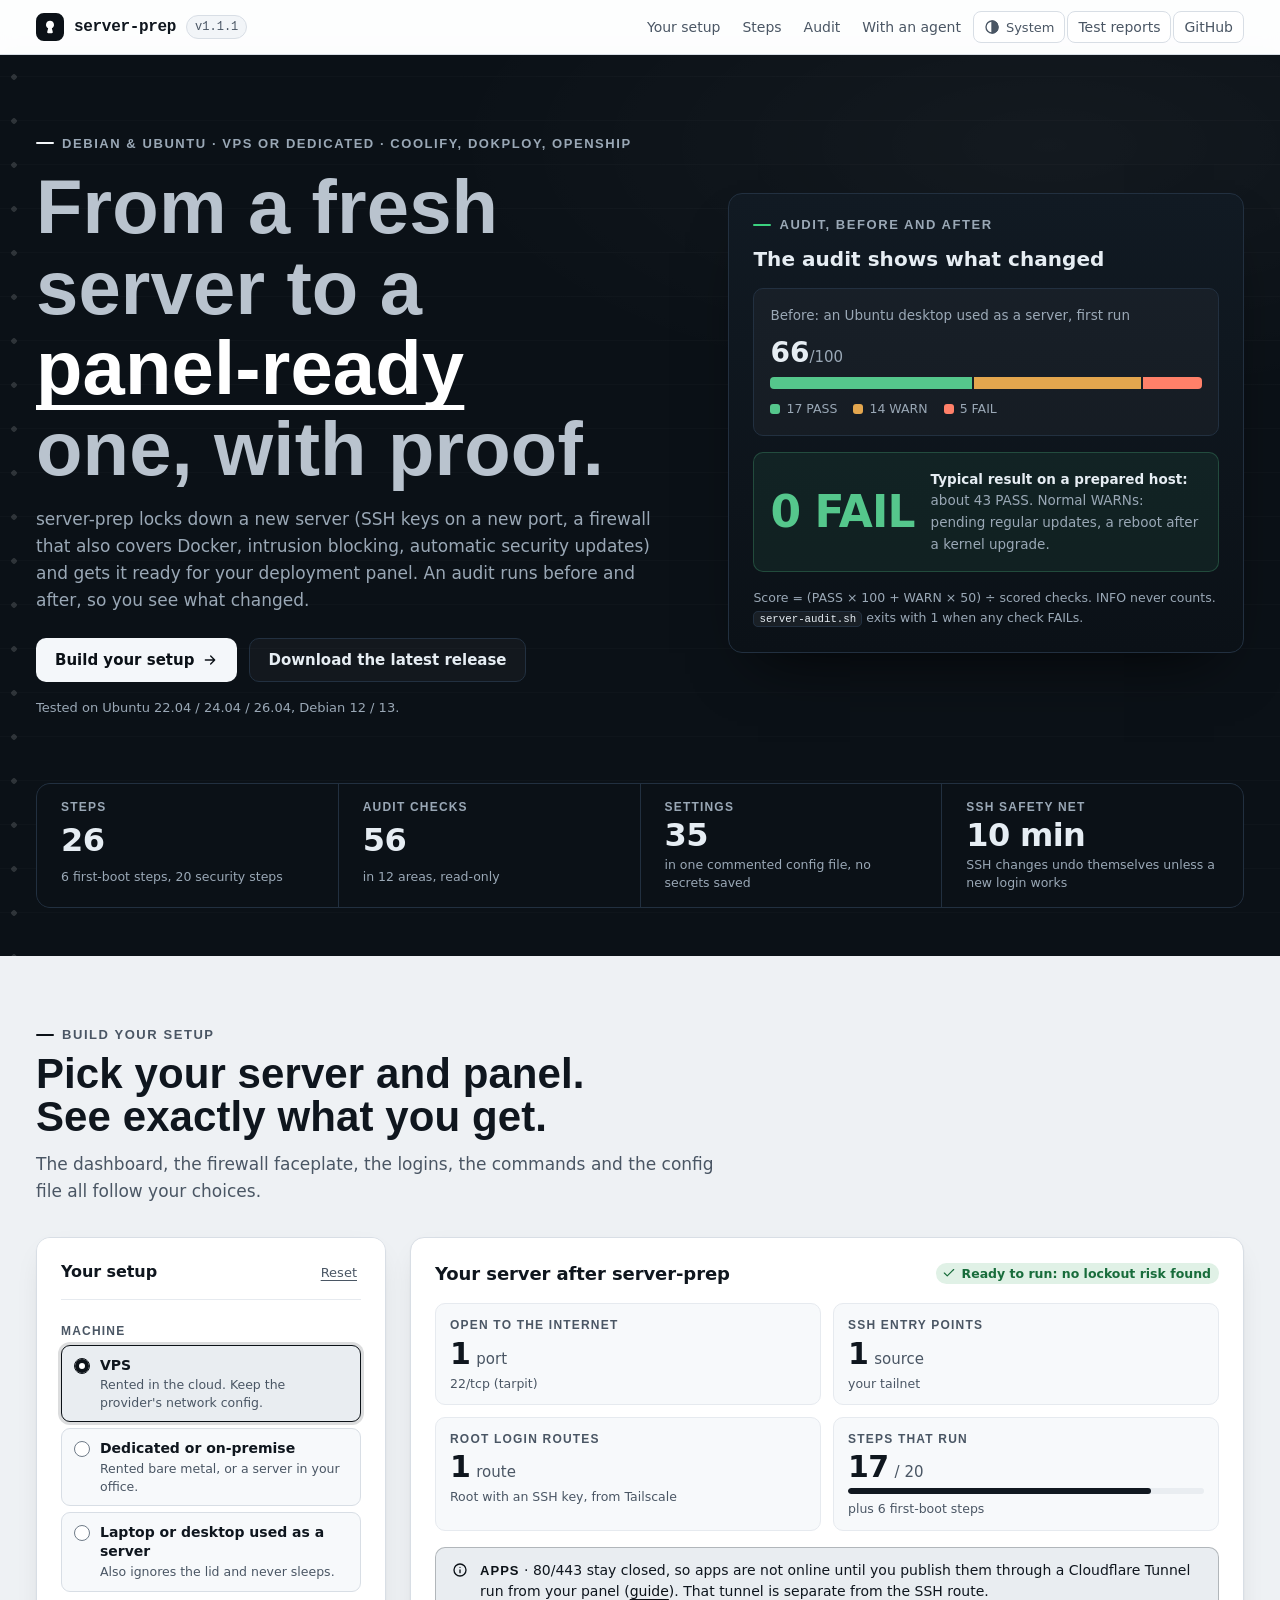
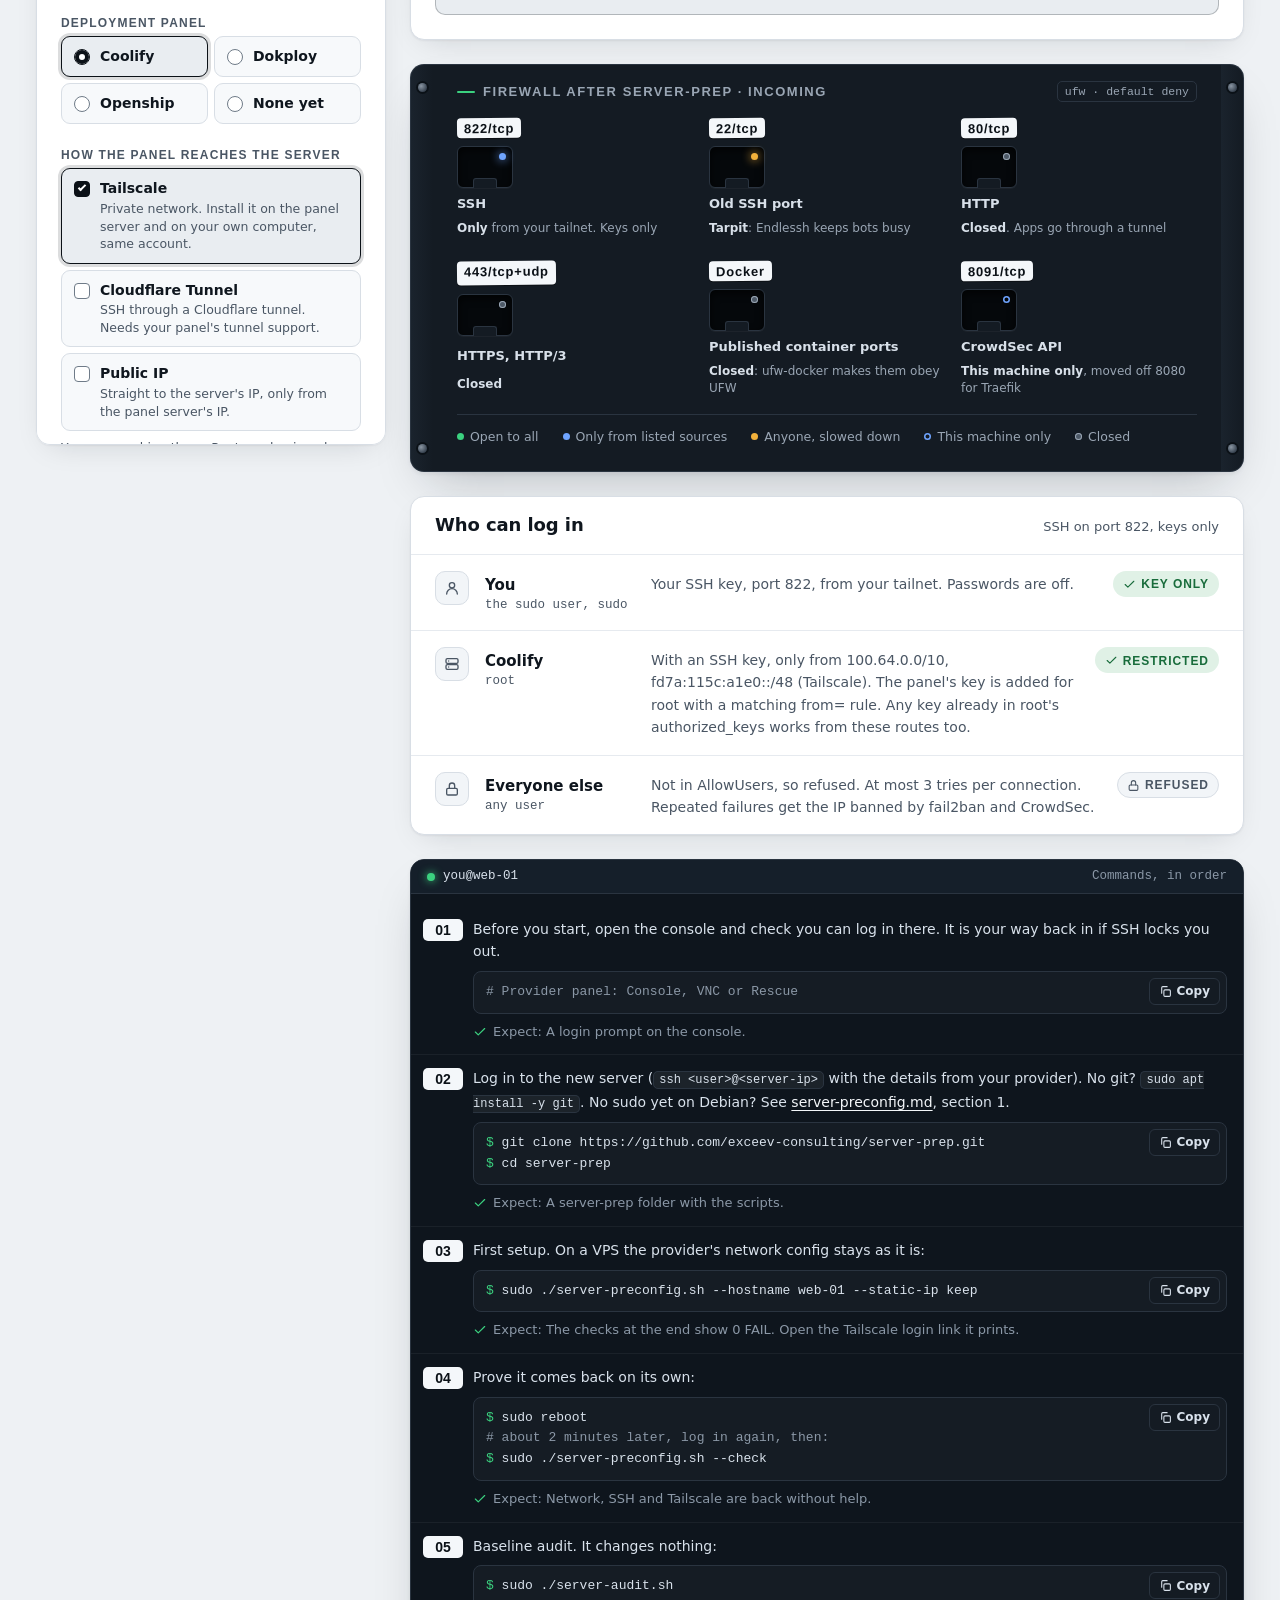
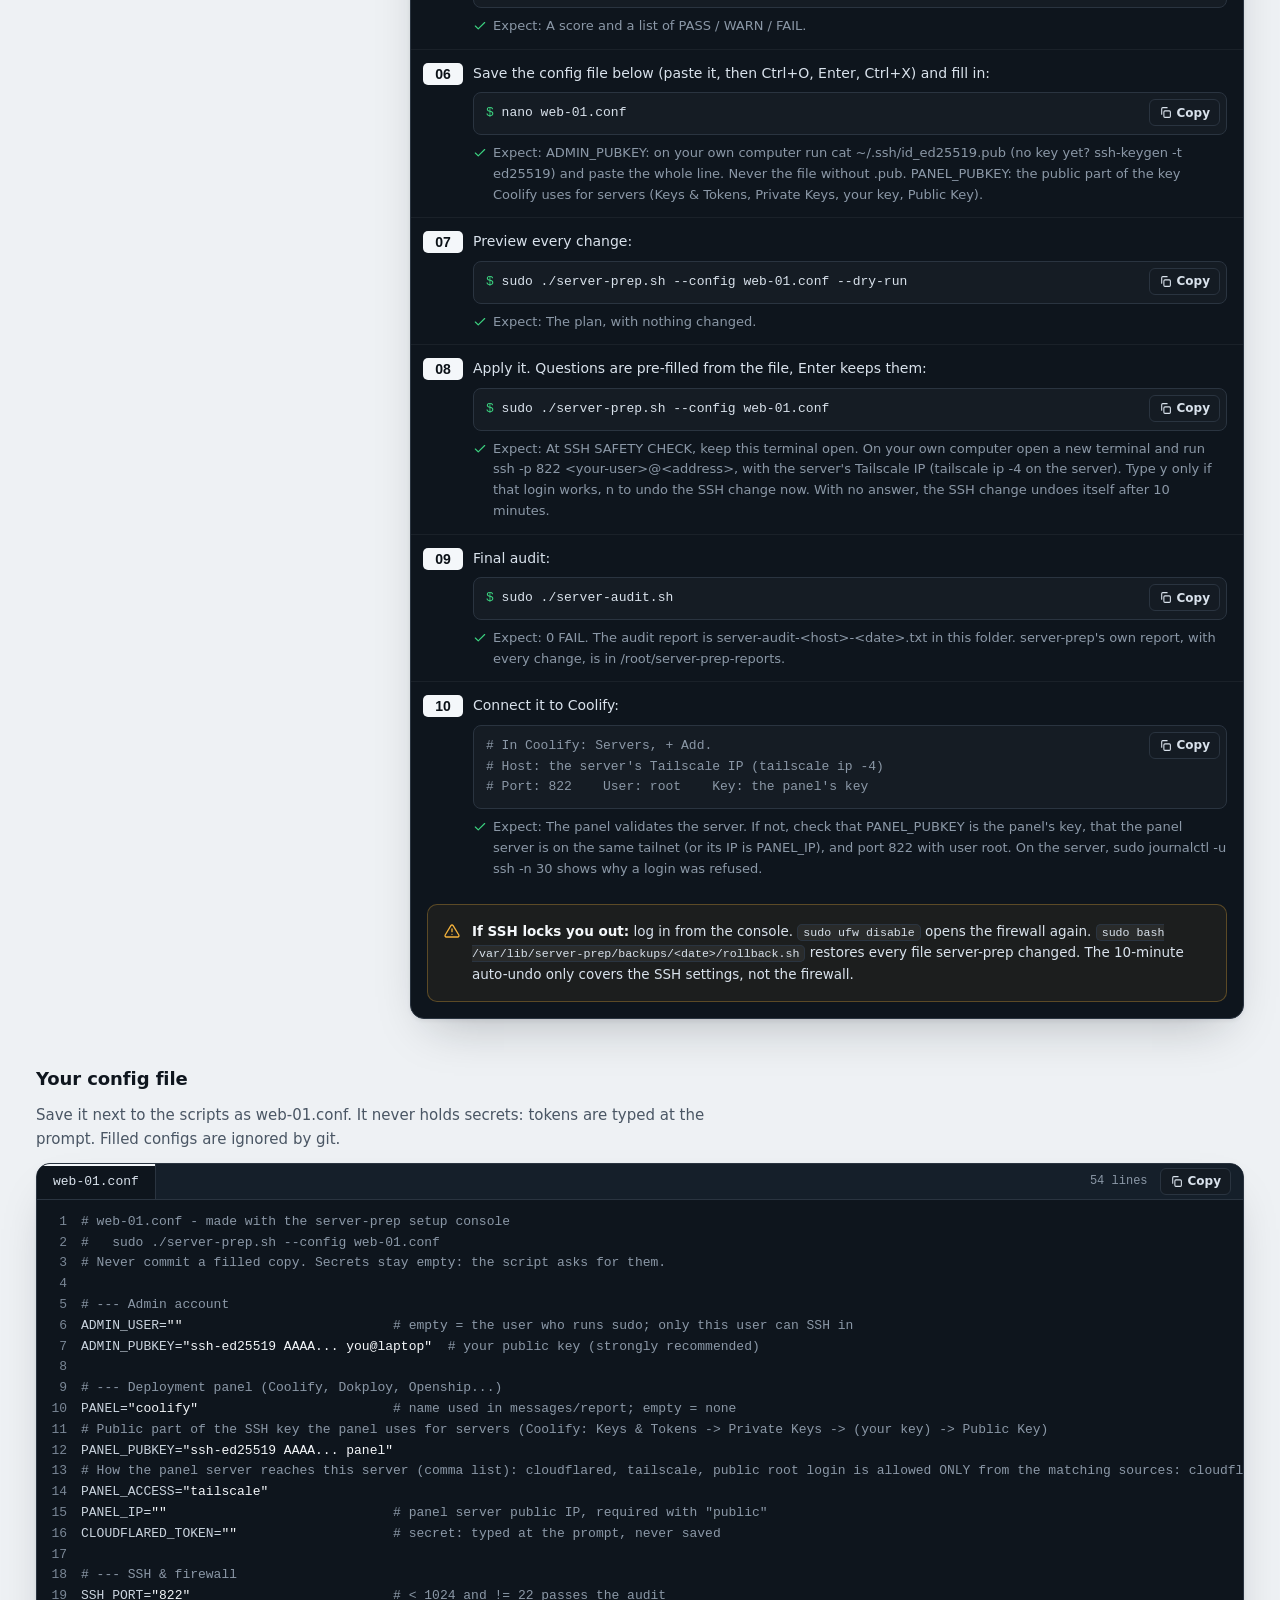
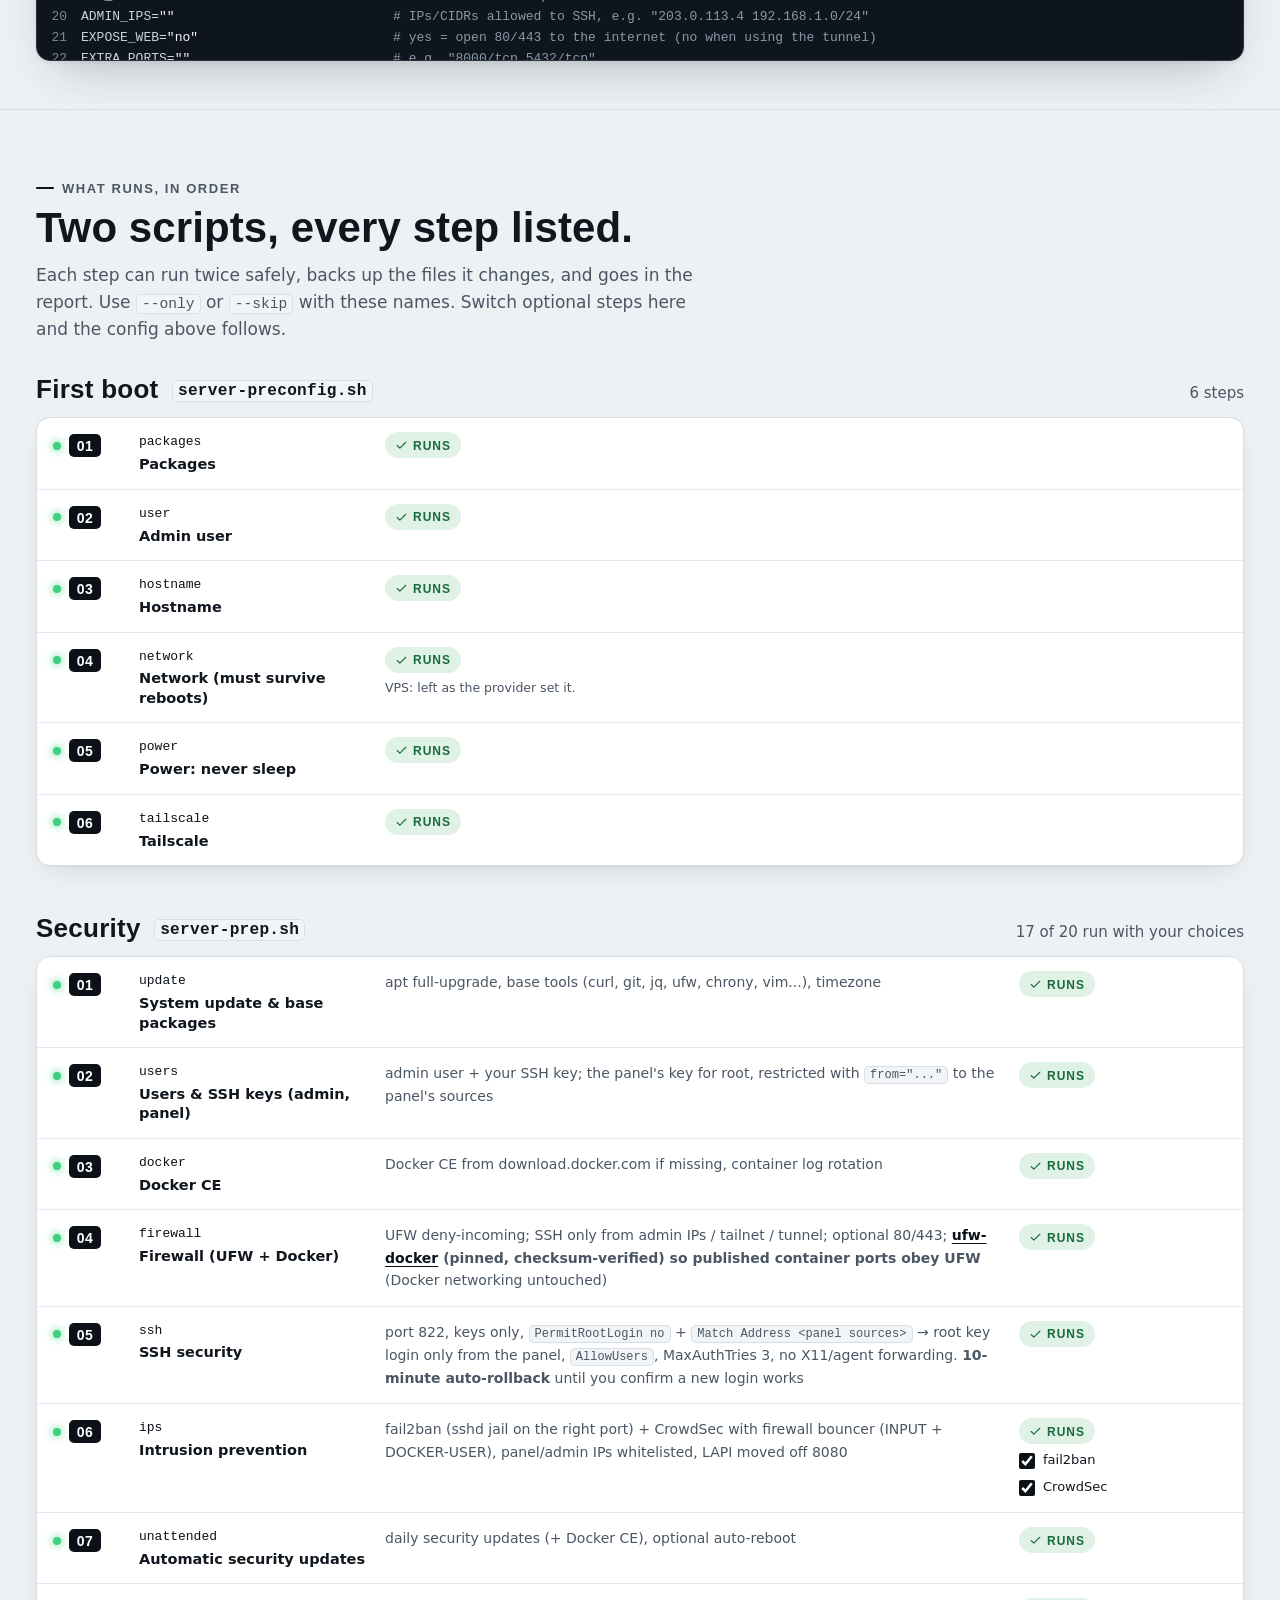
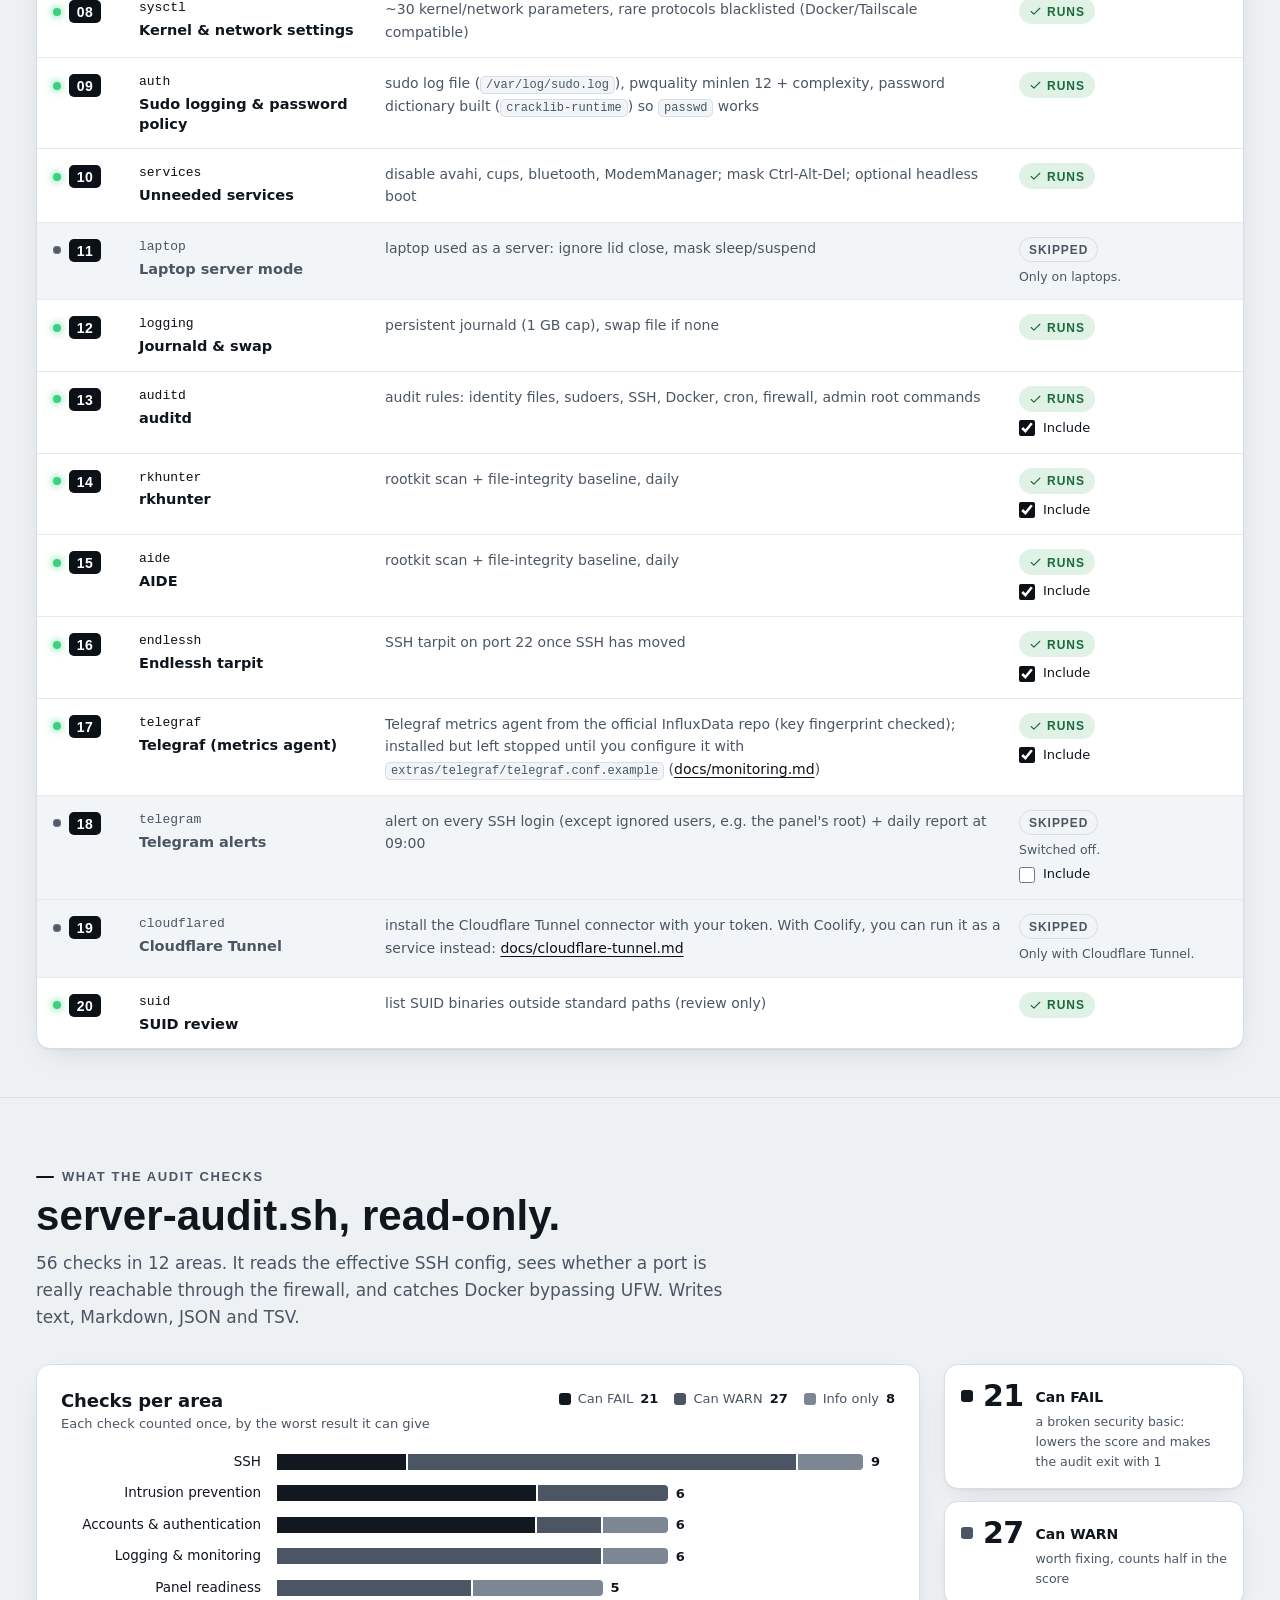
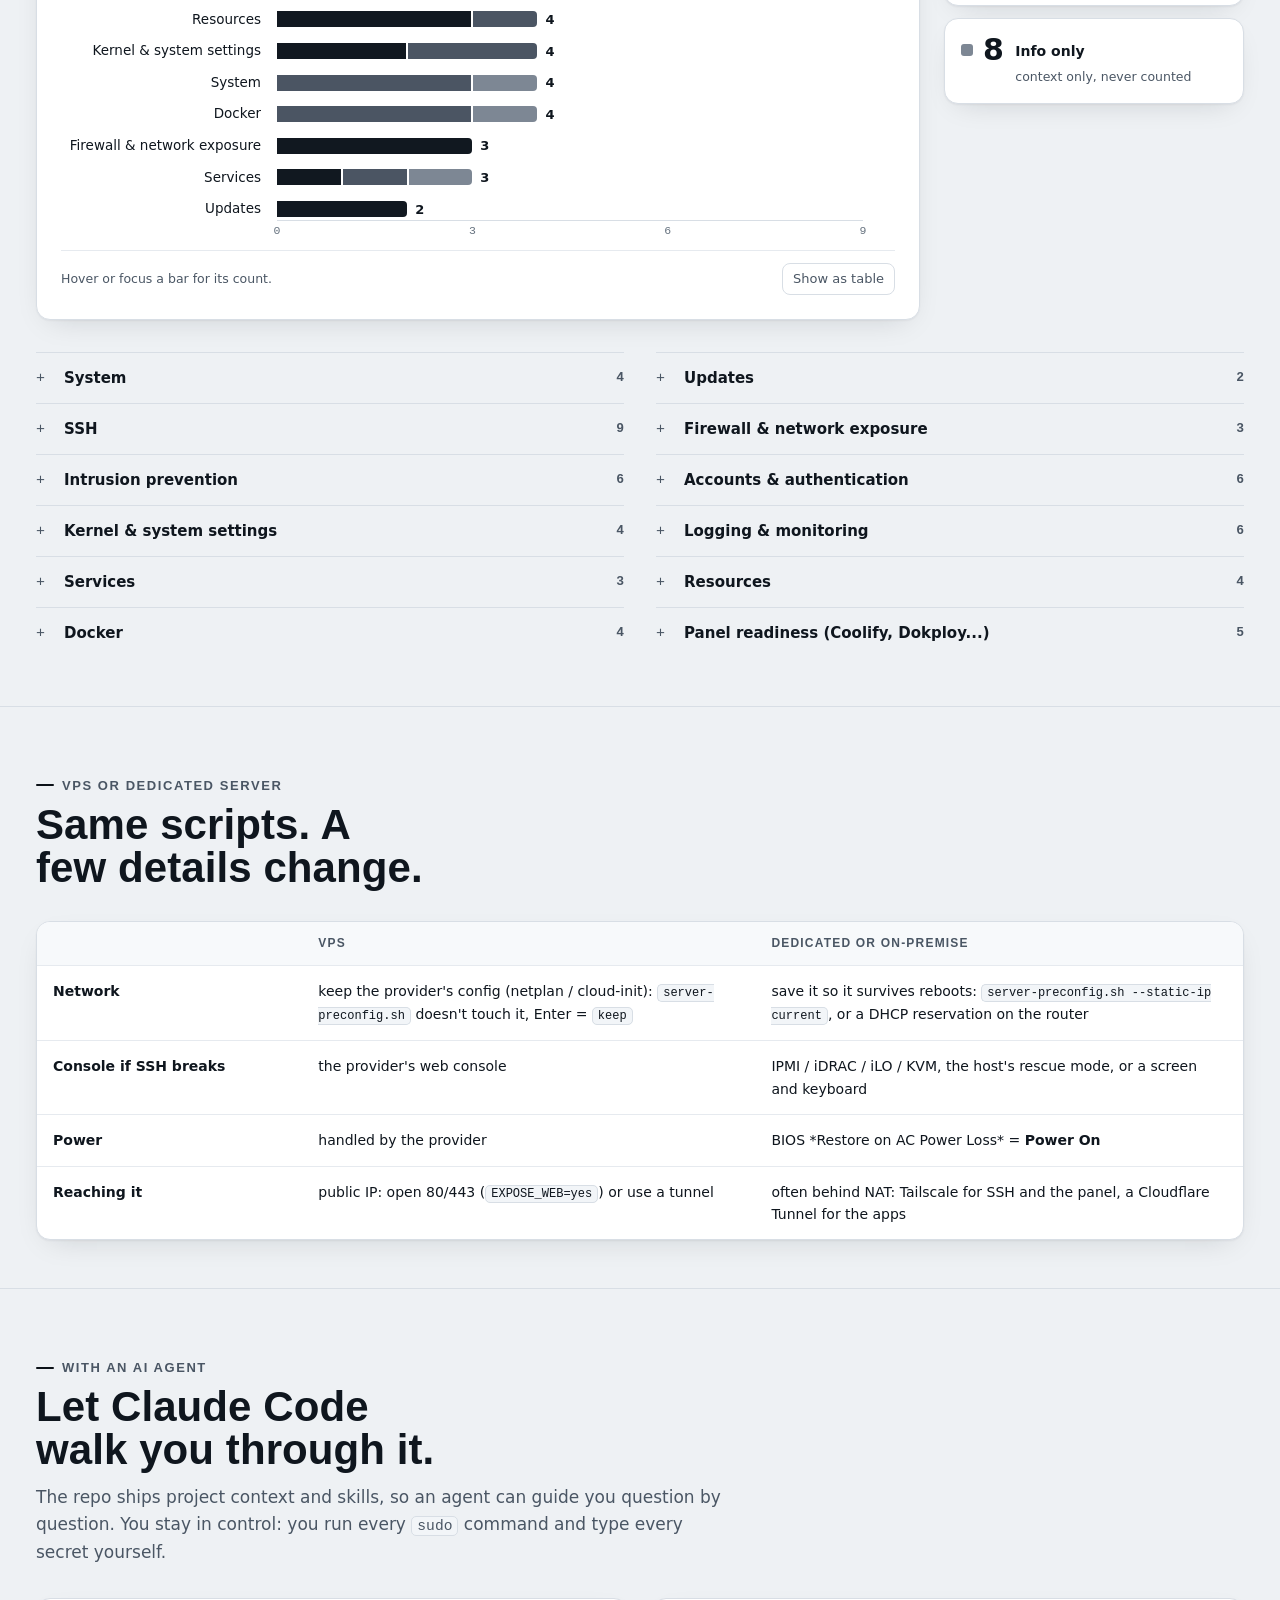
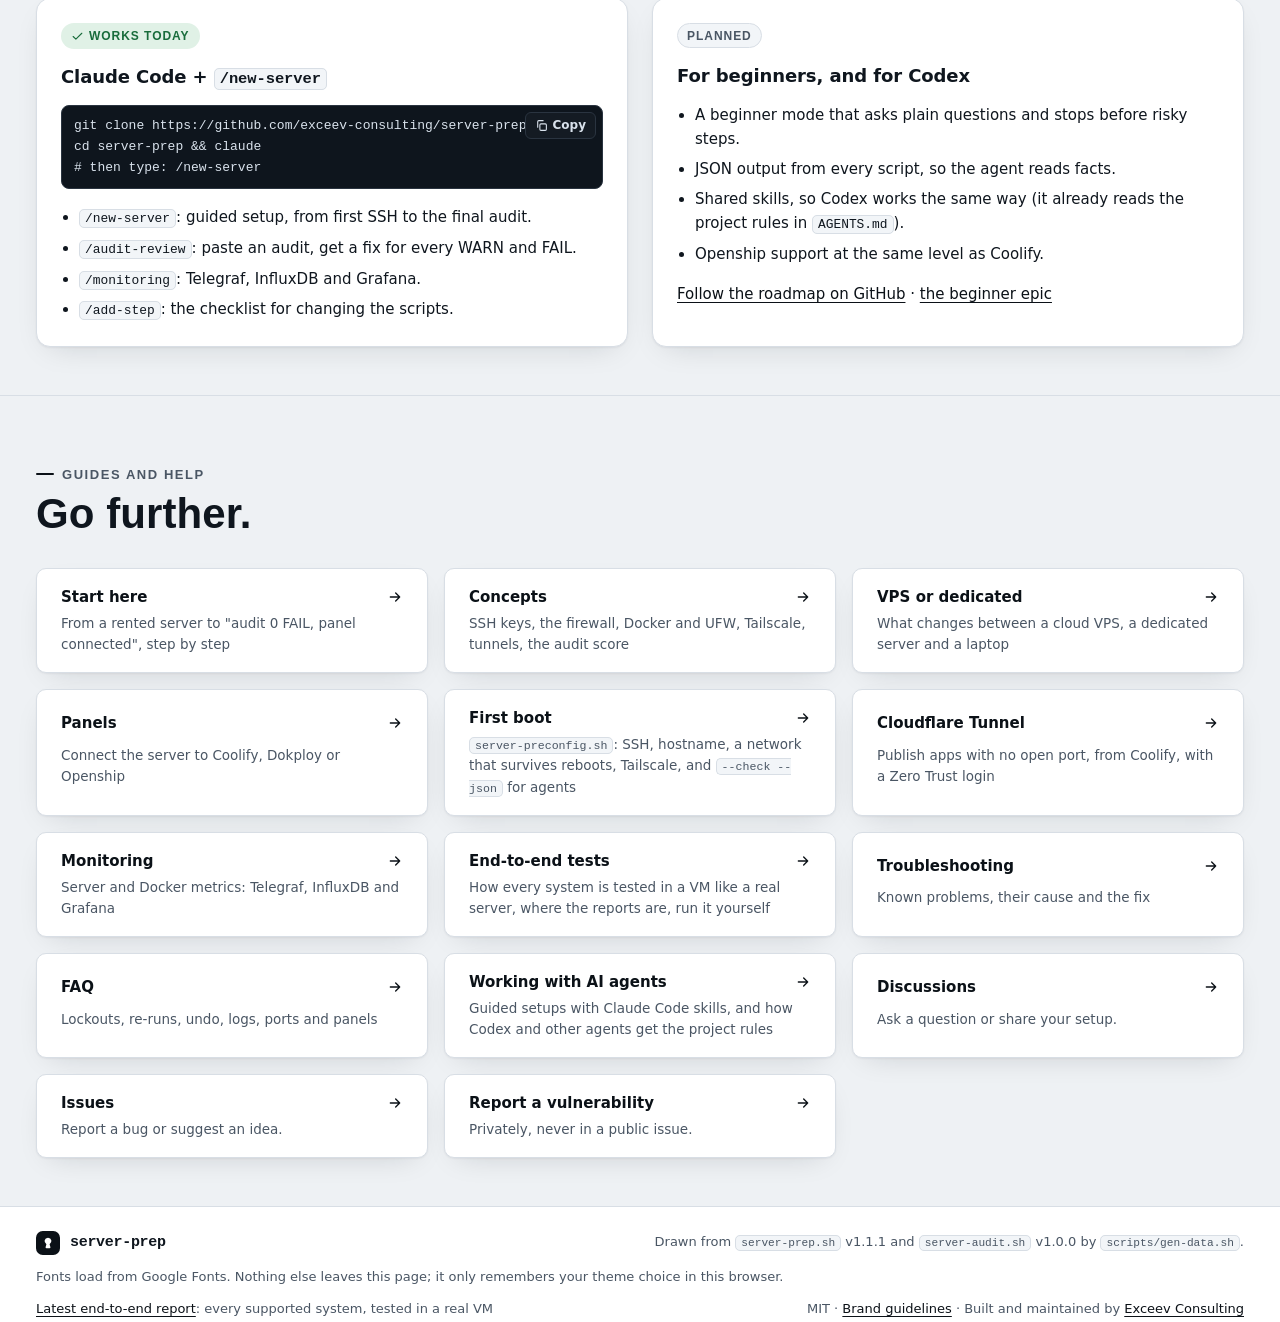
==== commit d790881b: "AGENTS.md: project rules for every coding agent, imported by CLAUDE.md (#154) ## What and why  Codex" ====
--- a/site/index.html
+++ b/site/index.html
@@ -673,7 +673,7 @@
         <ul>
           <li>A beginner mode that asks plain questions and stops before risky steps.</li>
           <li>JSON output from every script, so the agent reads facts.</li>
-          <li><code>AGENTS.md</code> and shared skills, so Codex works the same way.</li>
+          <li>Shared skills, so Codex works the same way (it already reads the project rules in <code>AGENTS.md</code>).</li>
           <li>Openship support at the same level as Coolify.</li>
         </ul>
         <p><a id="roadmap-link" href="https://github.com/exceev-consulting/server-prep/issues/6">Follow the roadmap on GitHub</a> · <a id="agent-link" href="https://github.com/exceev-consulting/server-prep/issues/7">the beginner epic</a></p>
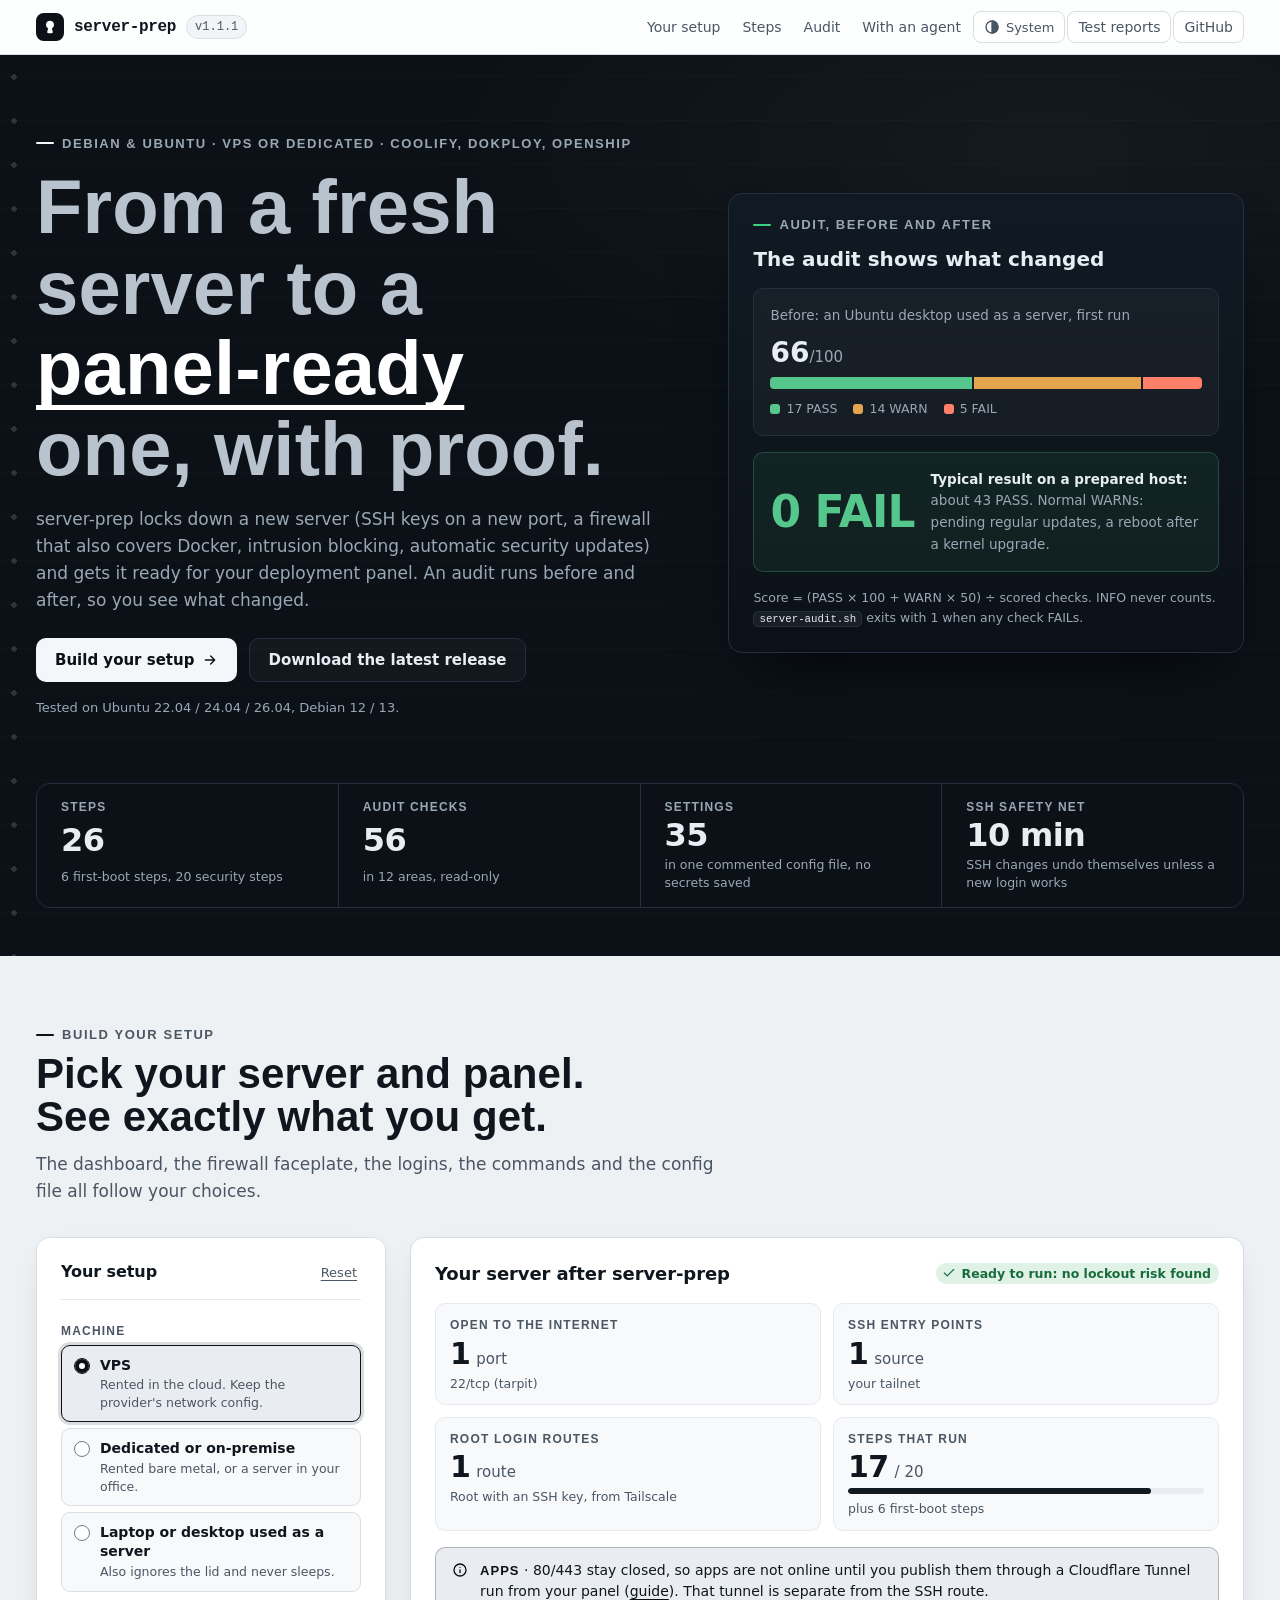
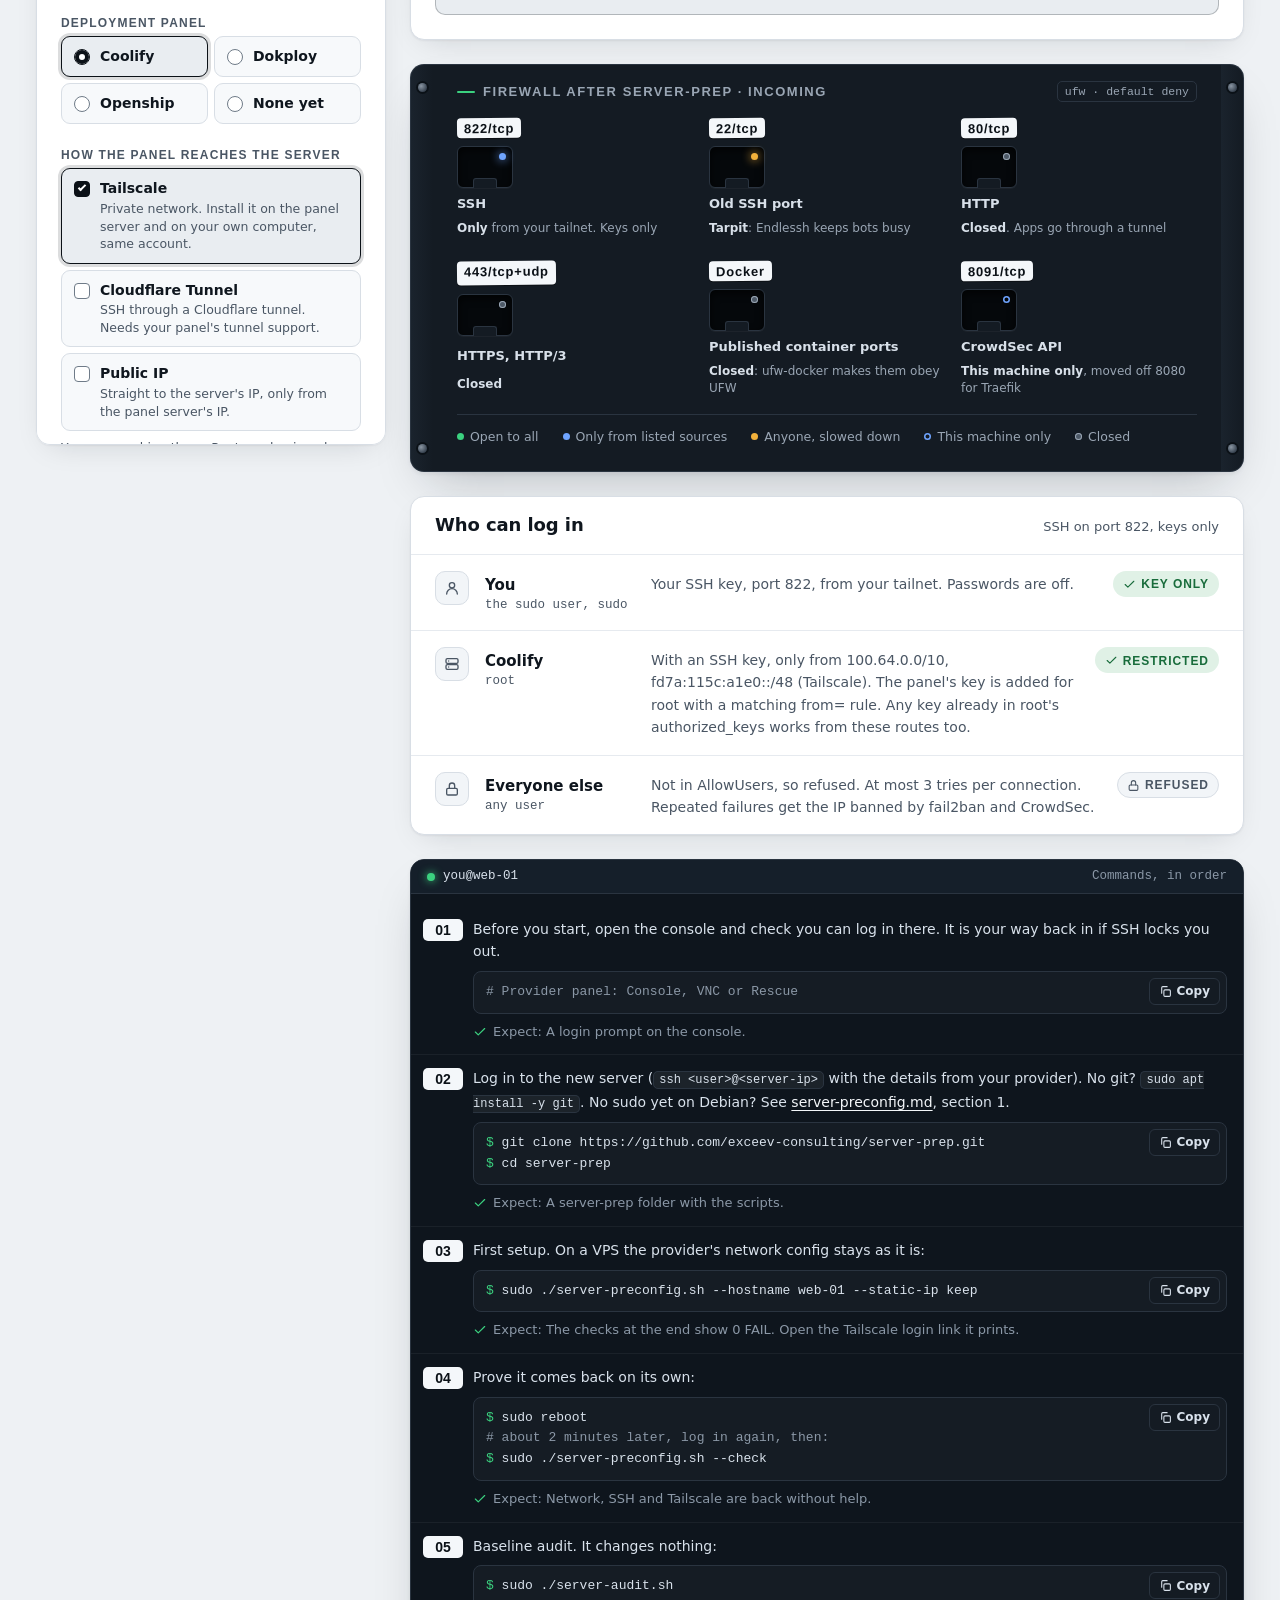
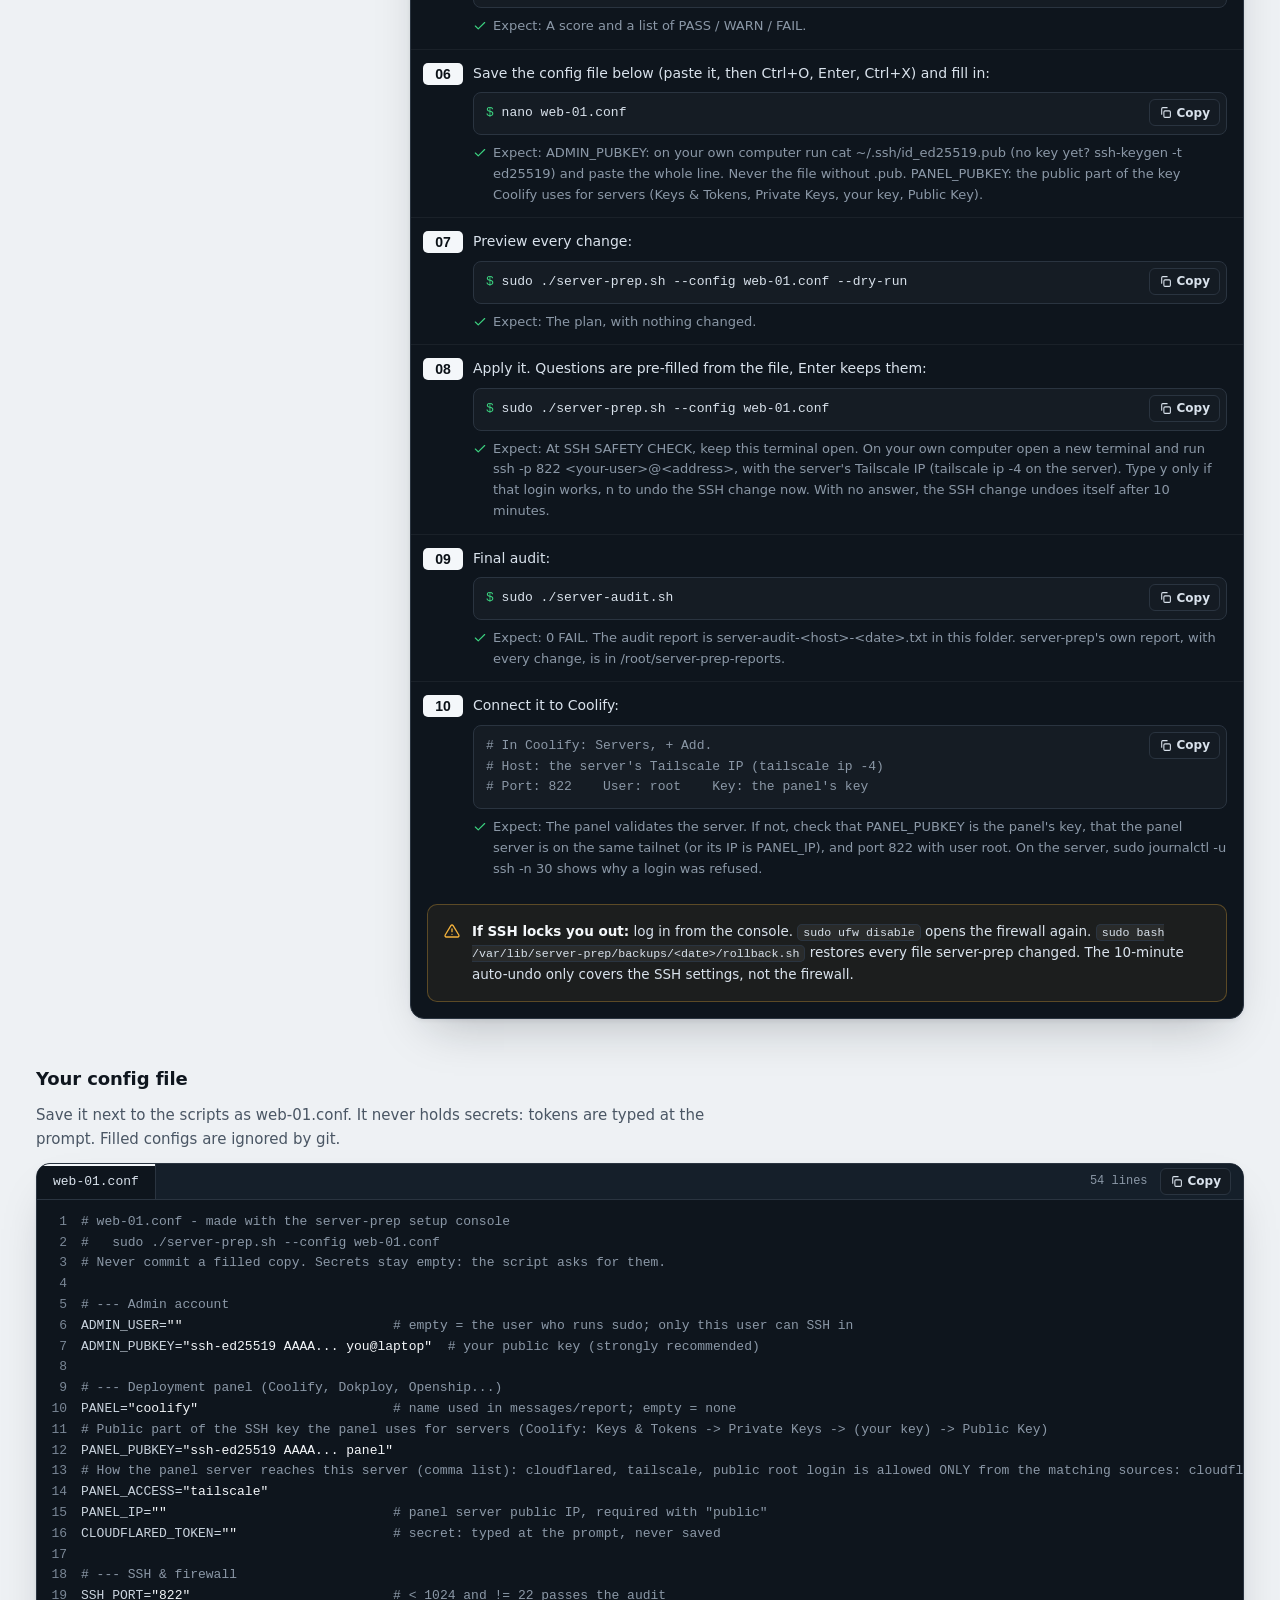
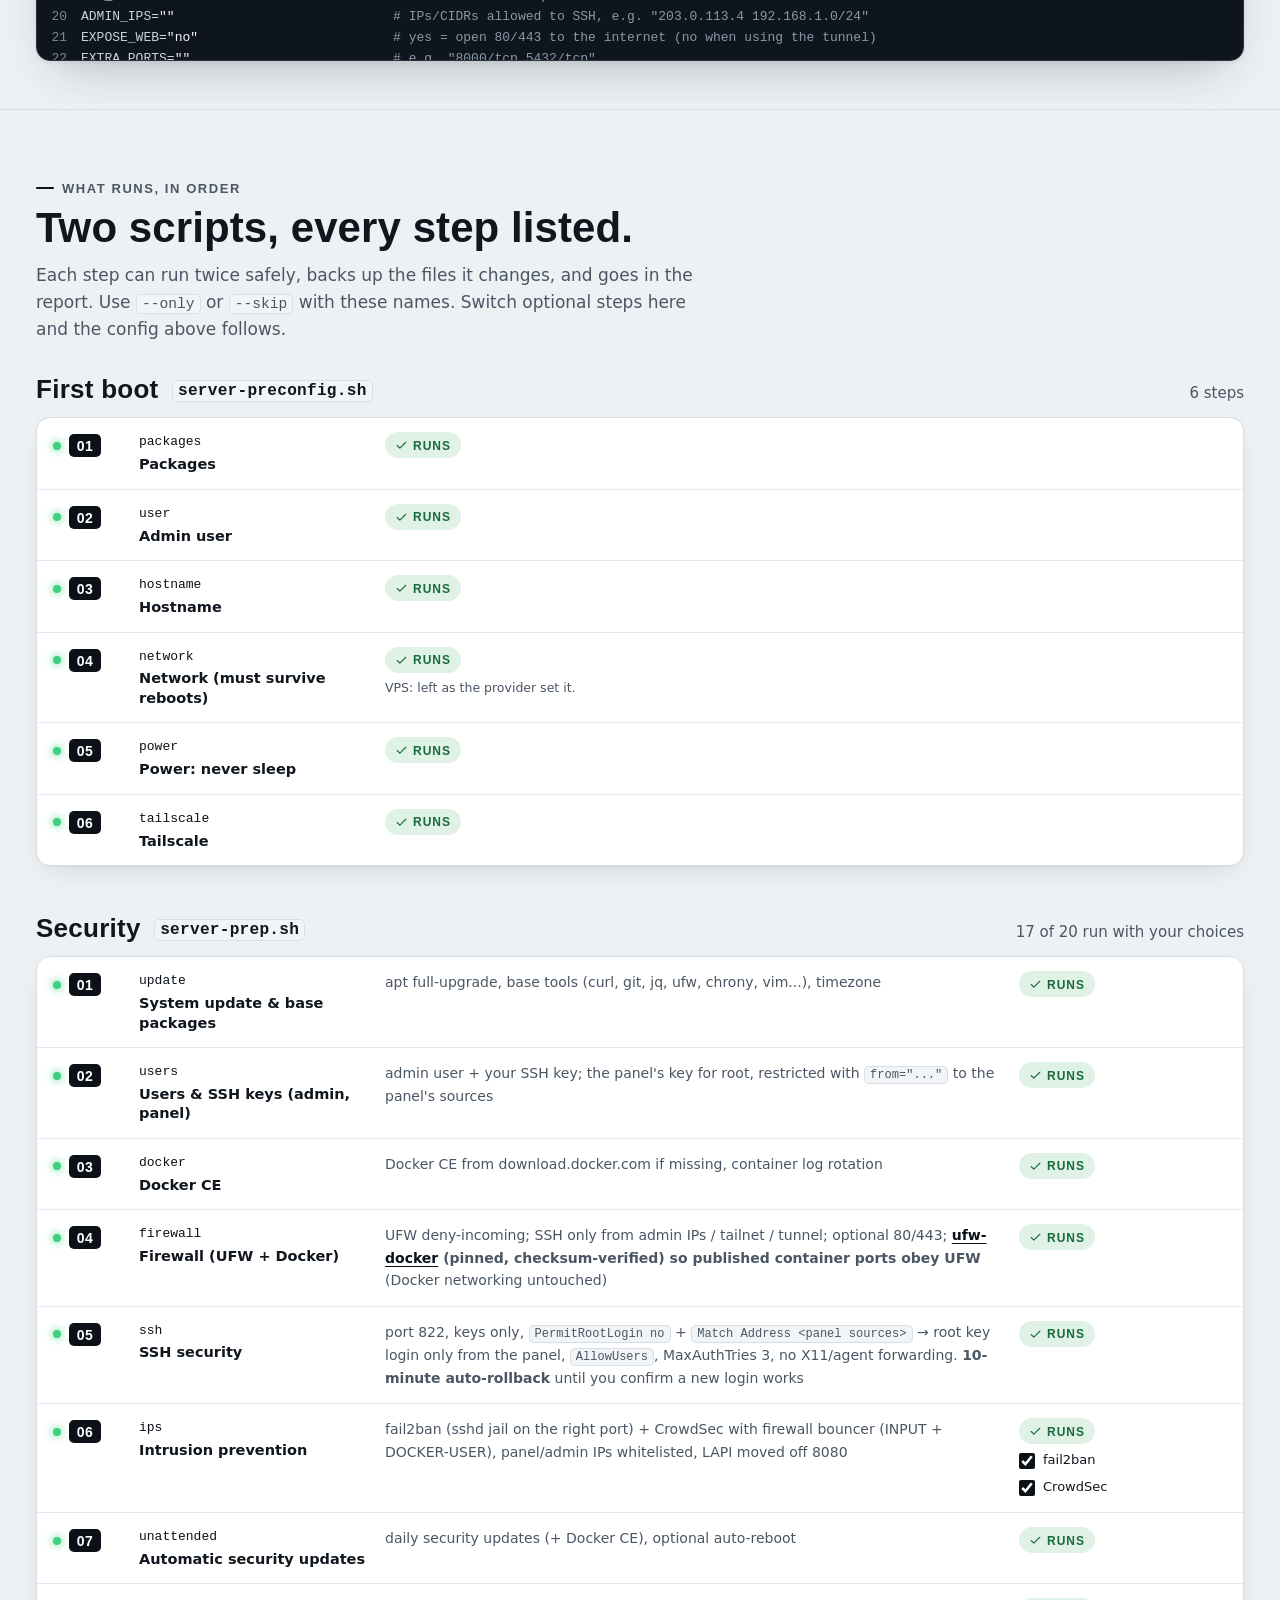
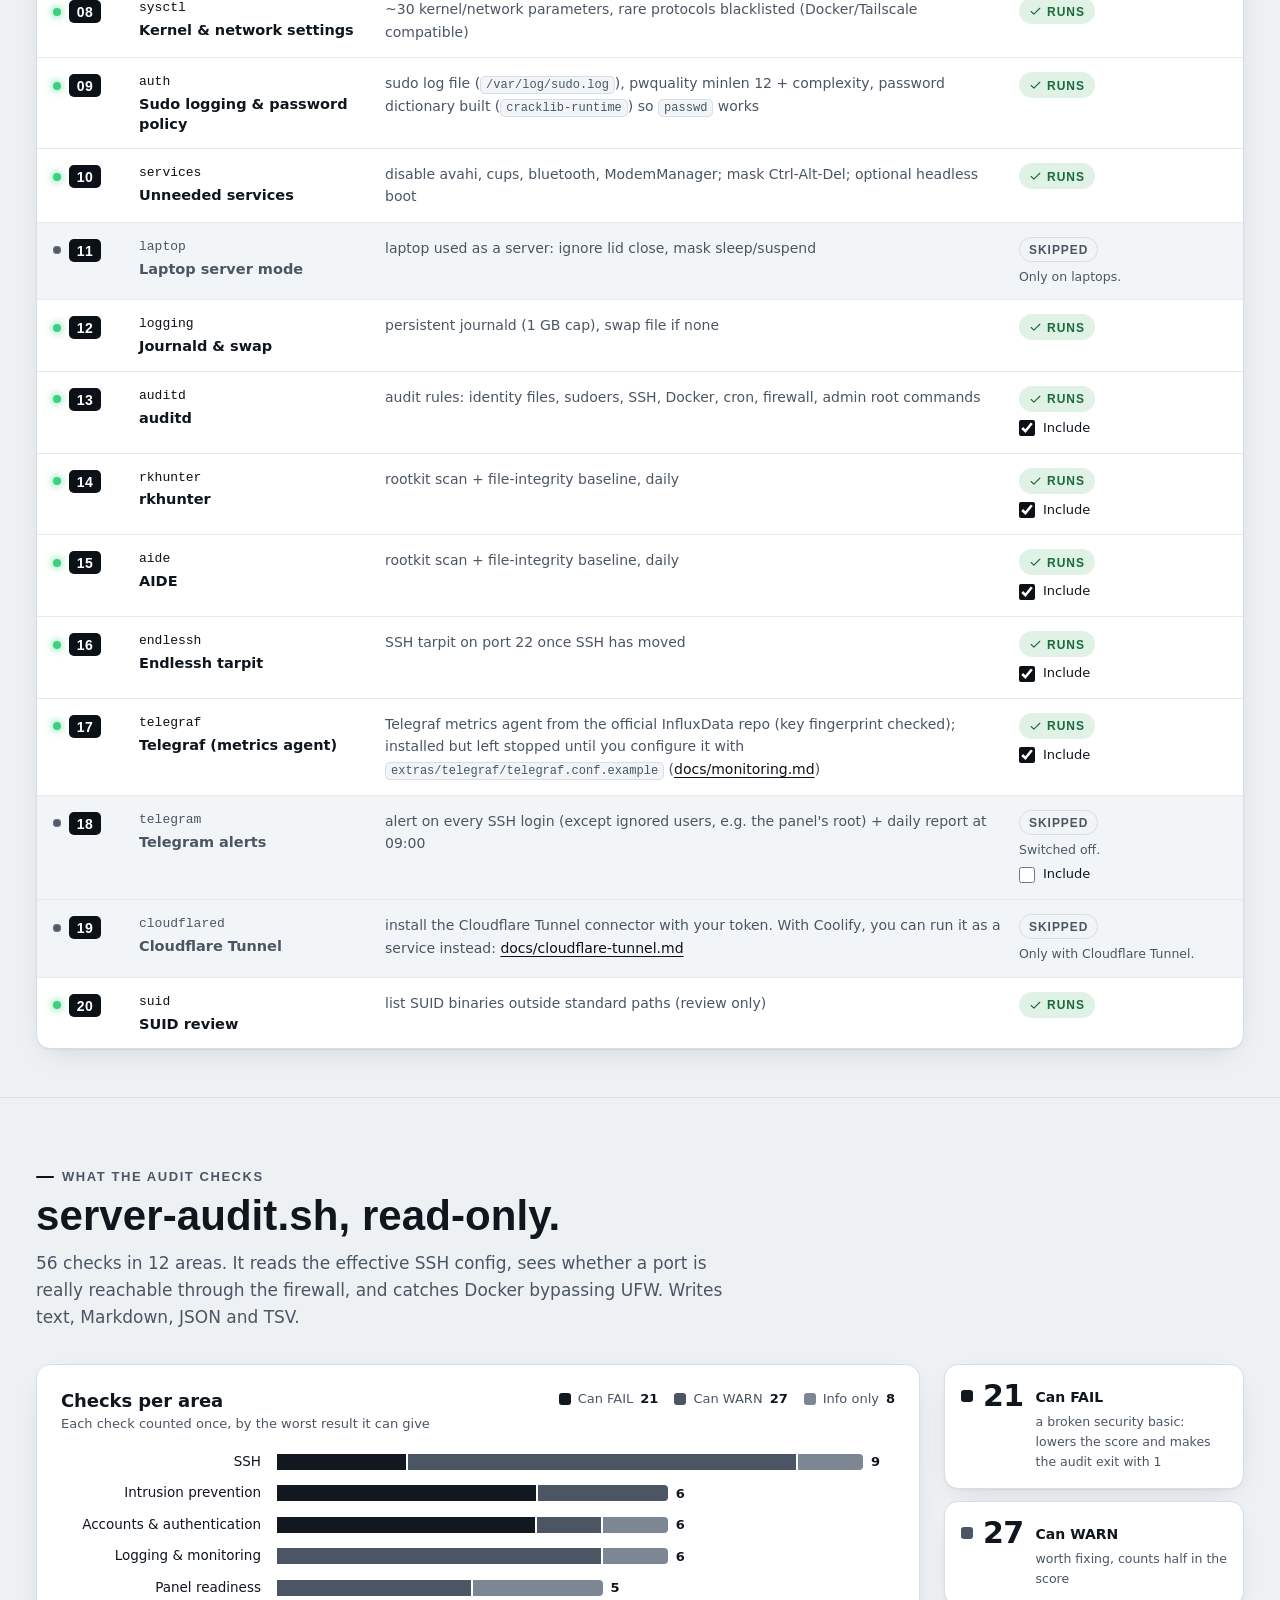
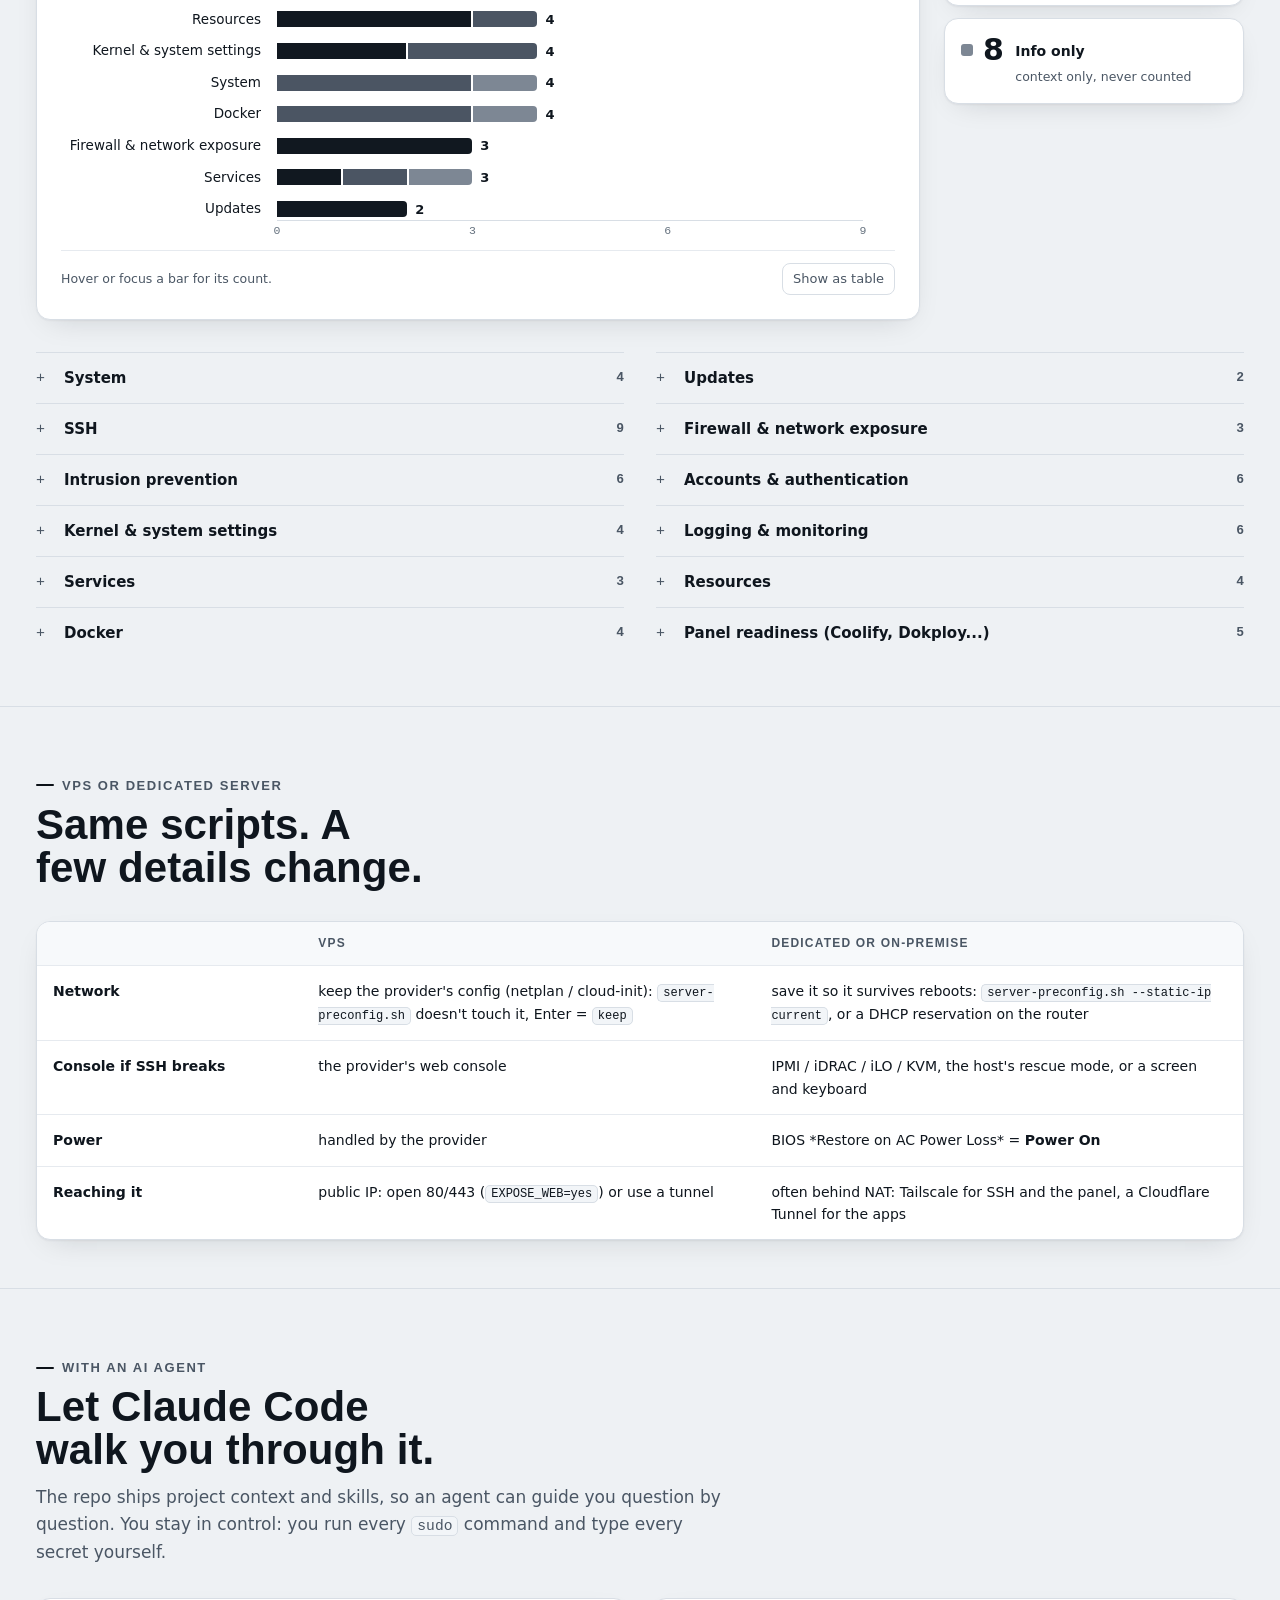
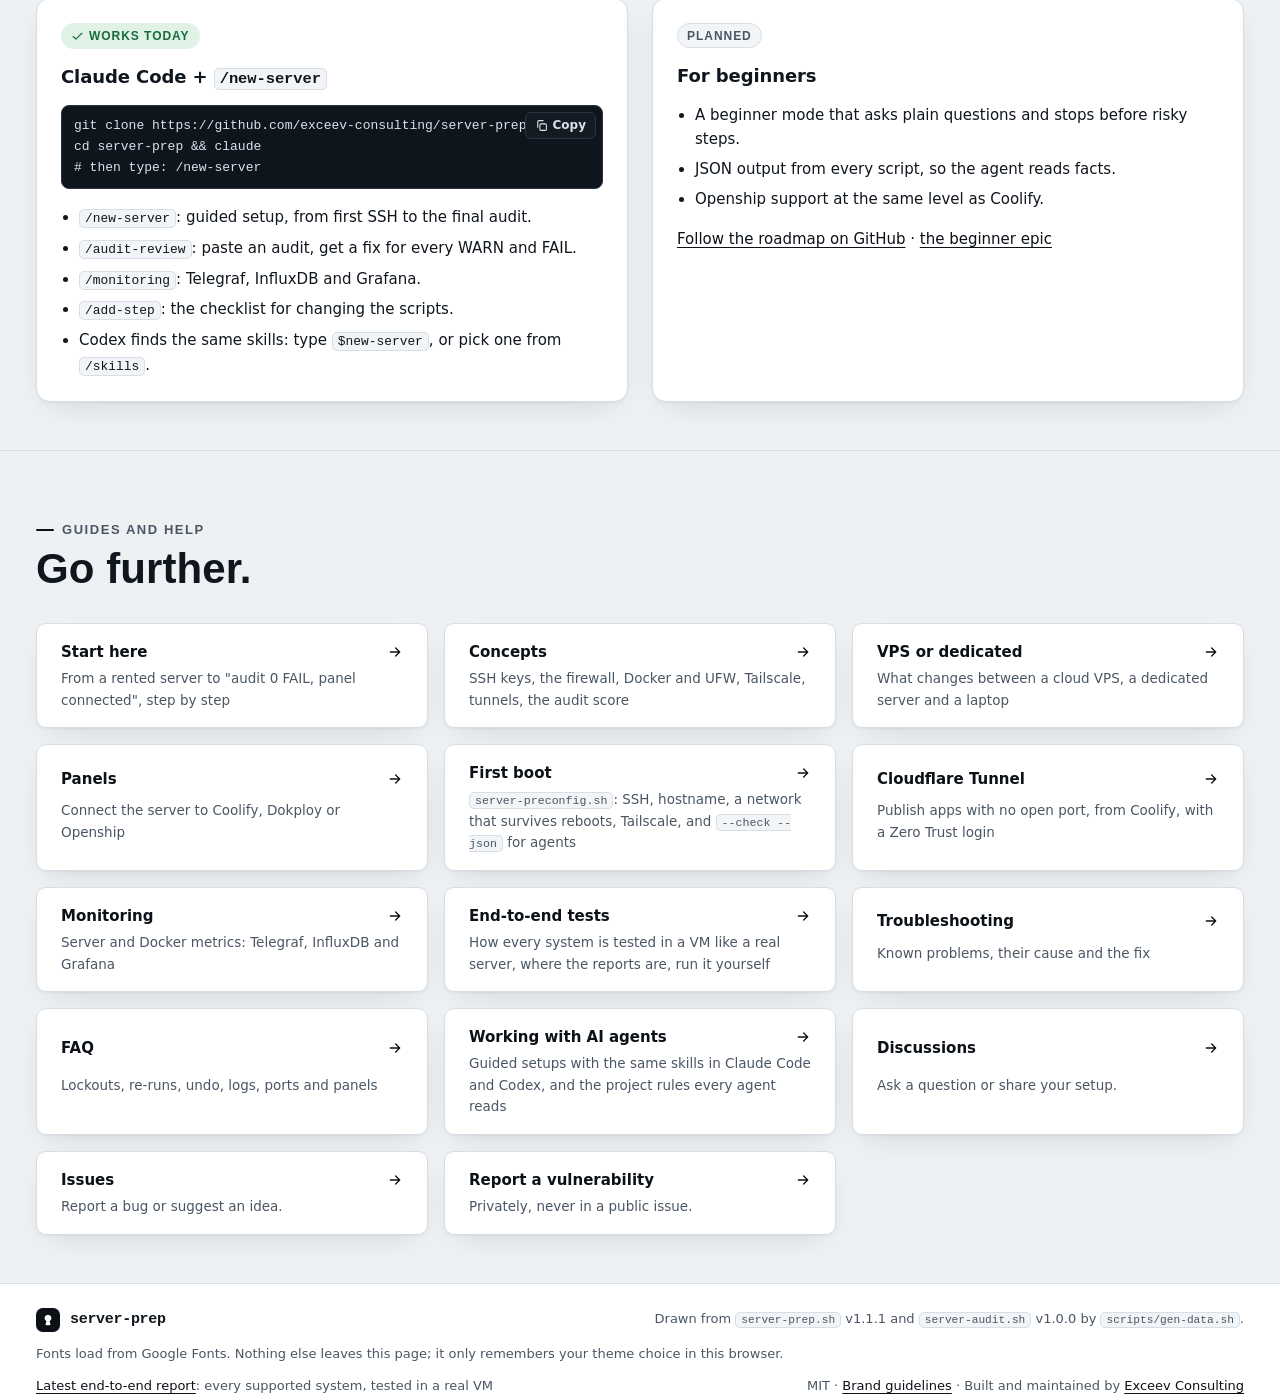
==== commit 1b2363f2: "skills: share .claude/skills with Codex through .agents/skills .agents/skills is a relative symlink " ====
--- a/site/index.html
+++ b/site/index.html
@@ -665,15 +665,15 @@
           <li><code>/audit-review</code>: paste an audit, get a fix for every WARN and FAIL.</li>
           <li><code>/monitoring</code>: Telegraf, InfluxDB and Grafana.</li>
           <li><code>/add-step</code>: the checklist for changing the scripts.</li>
+          <li>Codex finds the same skills: type <code>$new-server</code>, or pick one from <code>/skills</code>.</li>
         </ul>
       </div>
       <div class="card">
         <span class="pill off" style="justify-self:start">Planned</span>
-        <h3>For beginners, and for Codex</h3>
+        <h3>For beginners</h3>
         <ul>
           <li>A beginner mode that asks plain questions and stops before risky steps.</li>
           <li>JSON output from every script, so the agent reads facts.</li>
-          <li>Shared skills, so Codex works the same way (it already reads the project rules in <code>AGENTS.md</code>).</li>
           <li>Openship support at the same level as Coolify.</li>
         </ul>
         <p><a id="roadmap-link" href="https://github.com/exceev-consulting/server-prep/issues/6">Follow the roadmap on GitHub</a> · <a id="agent-link" href="https://github.com/exceev-consulting/server-prep/issues/7">the beginner epic</a></p>
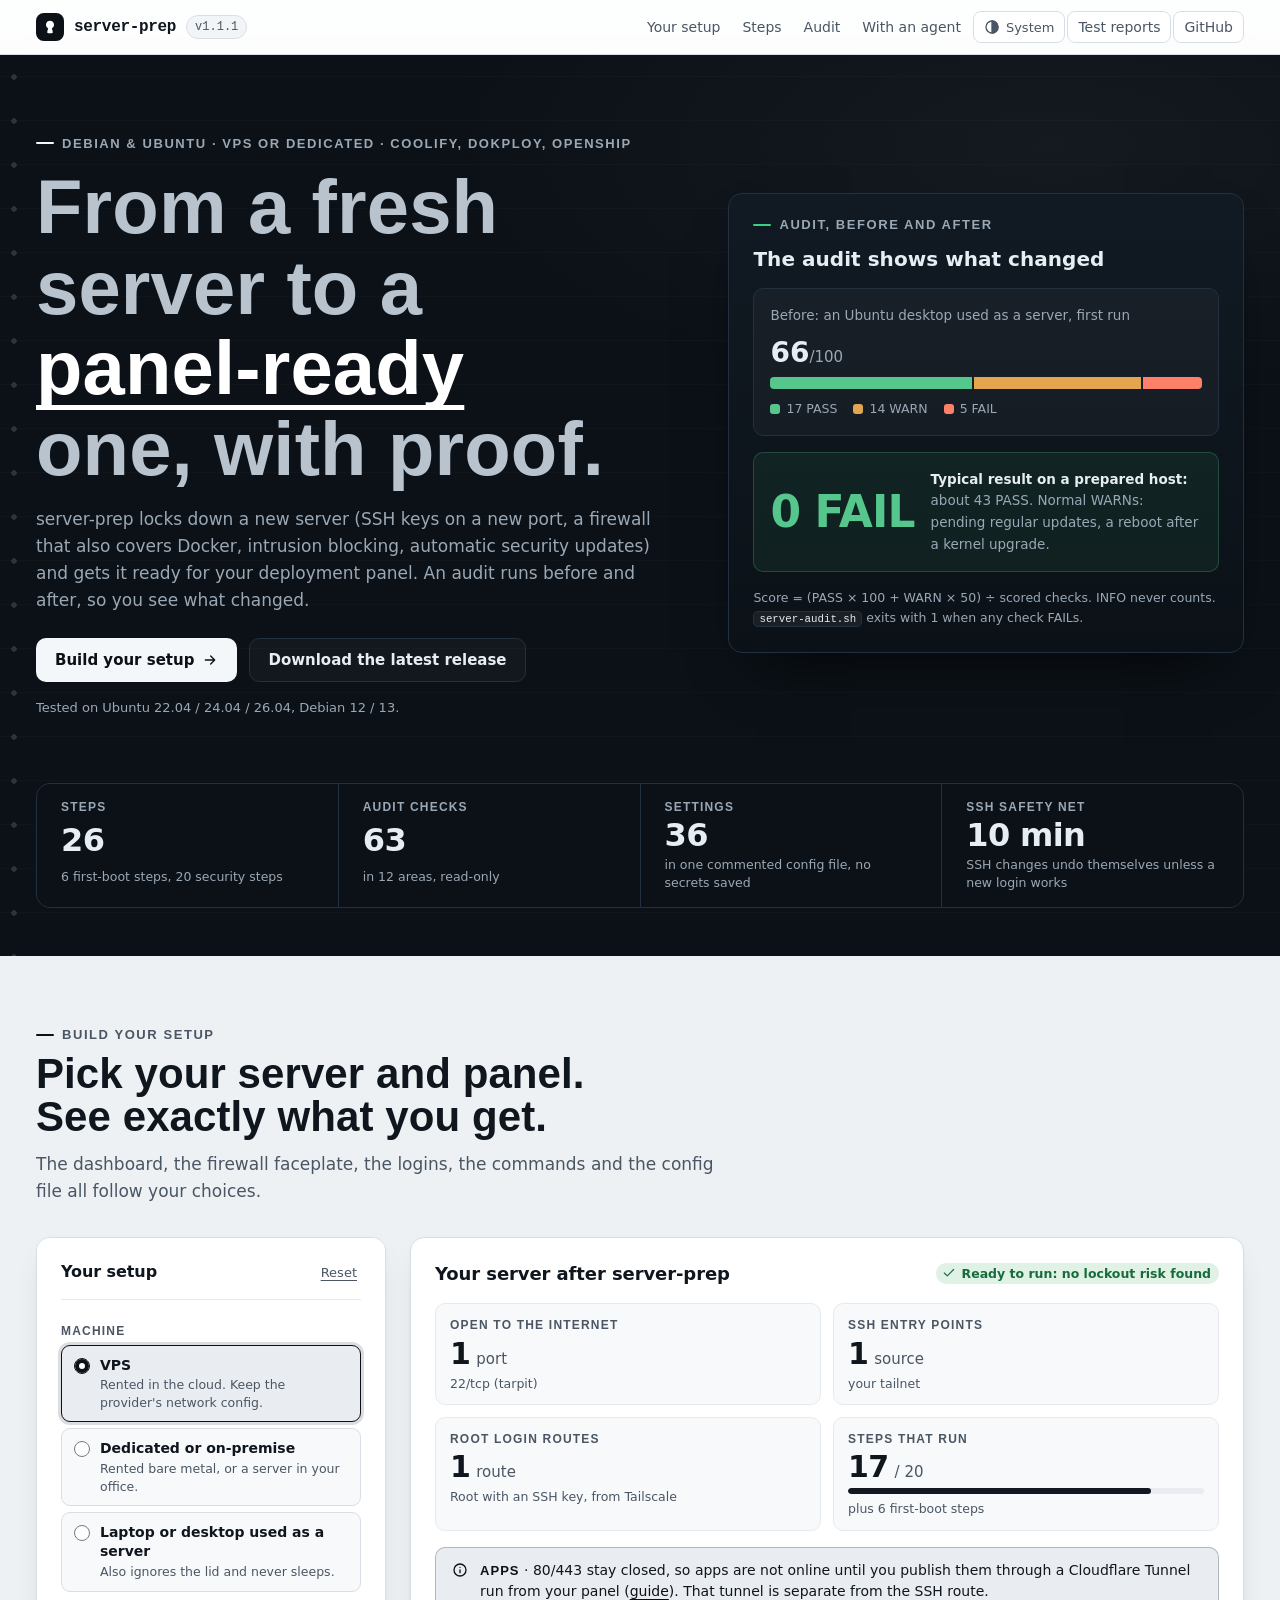
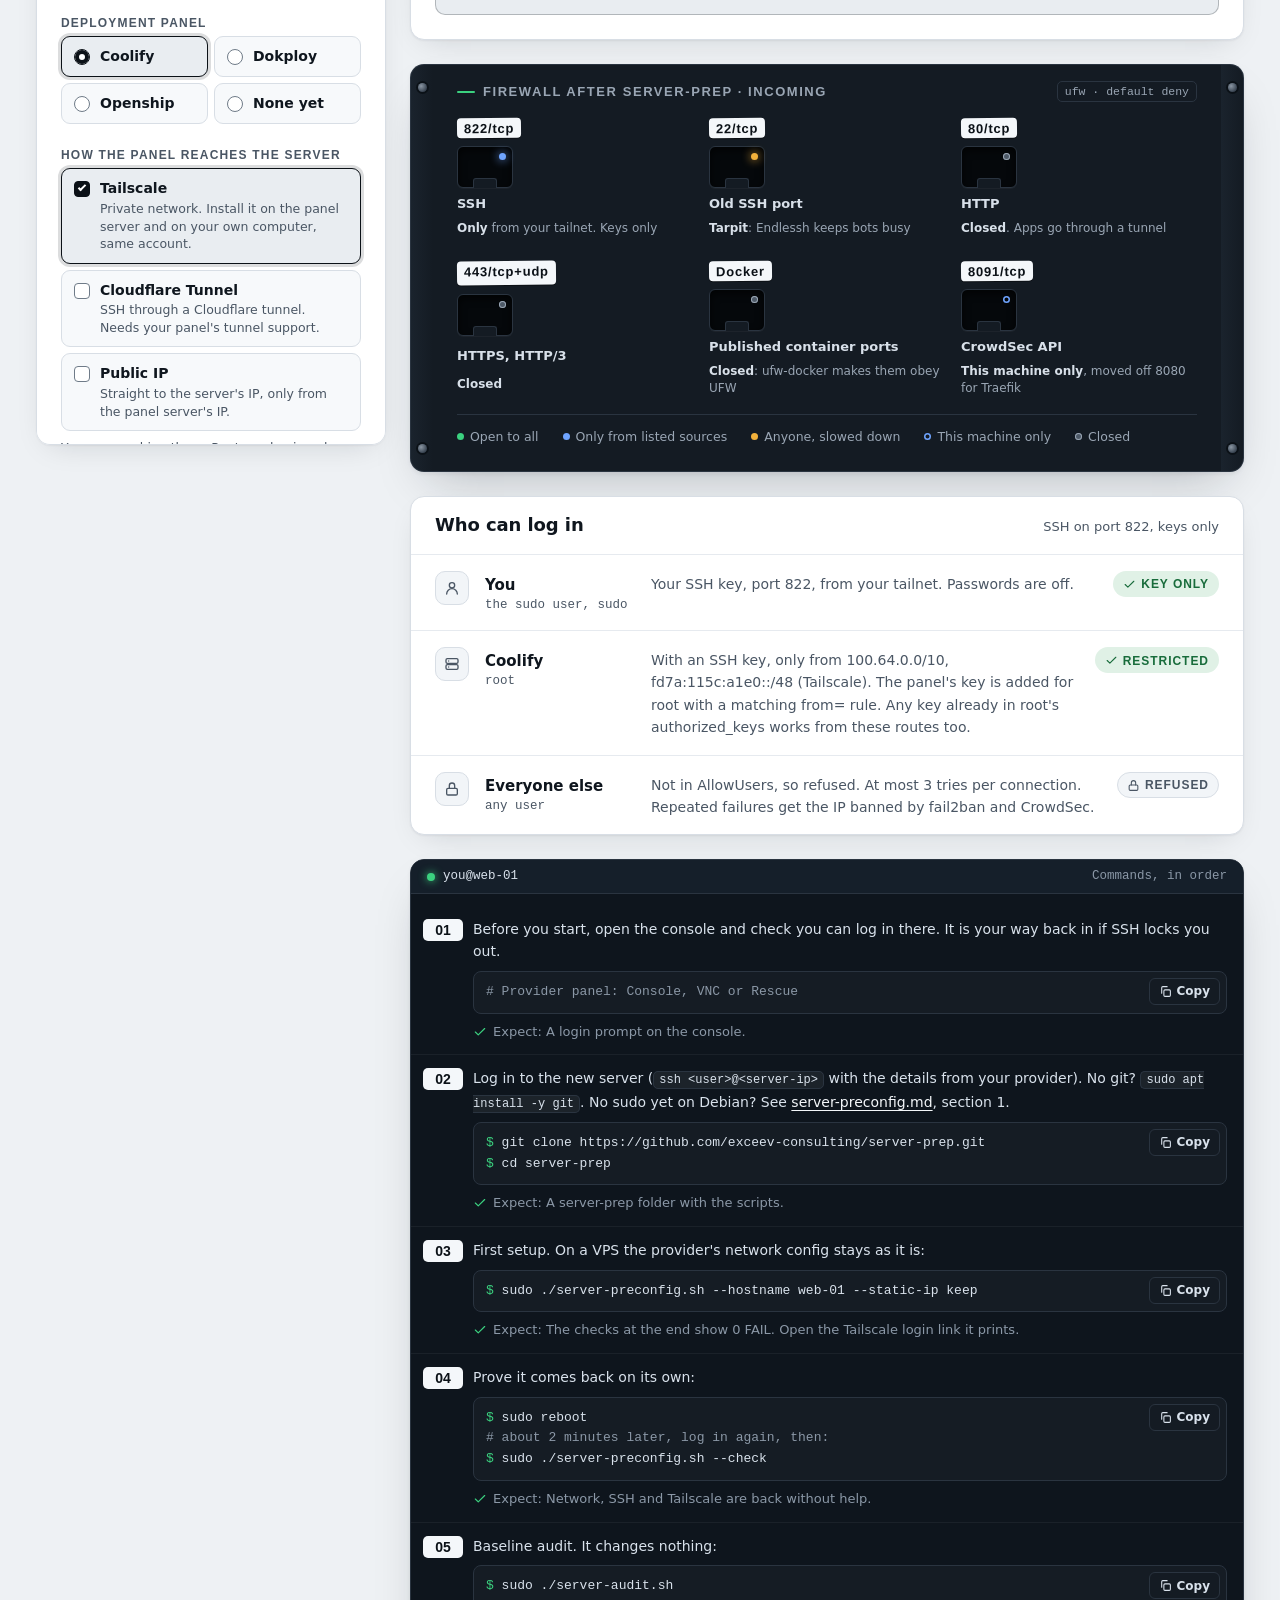
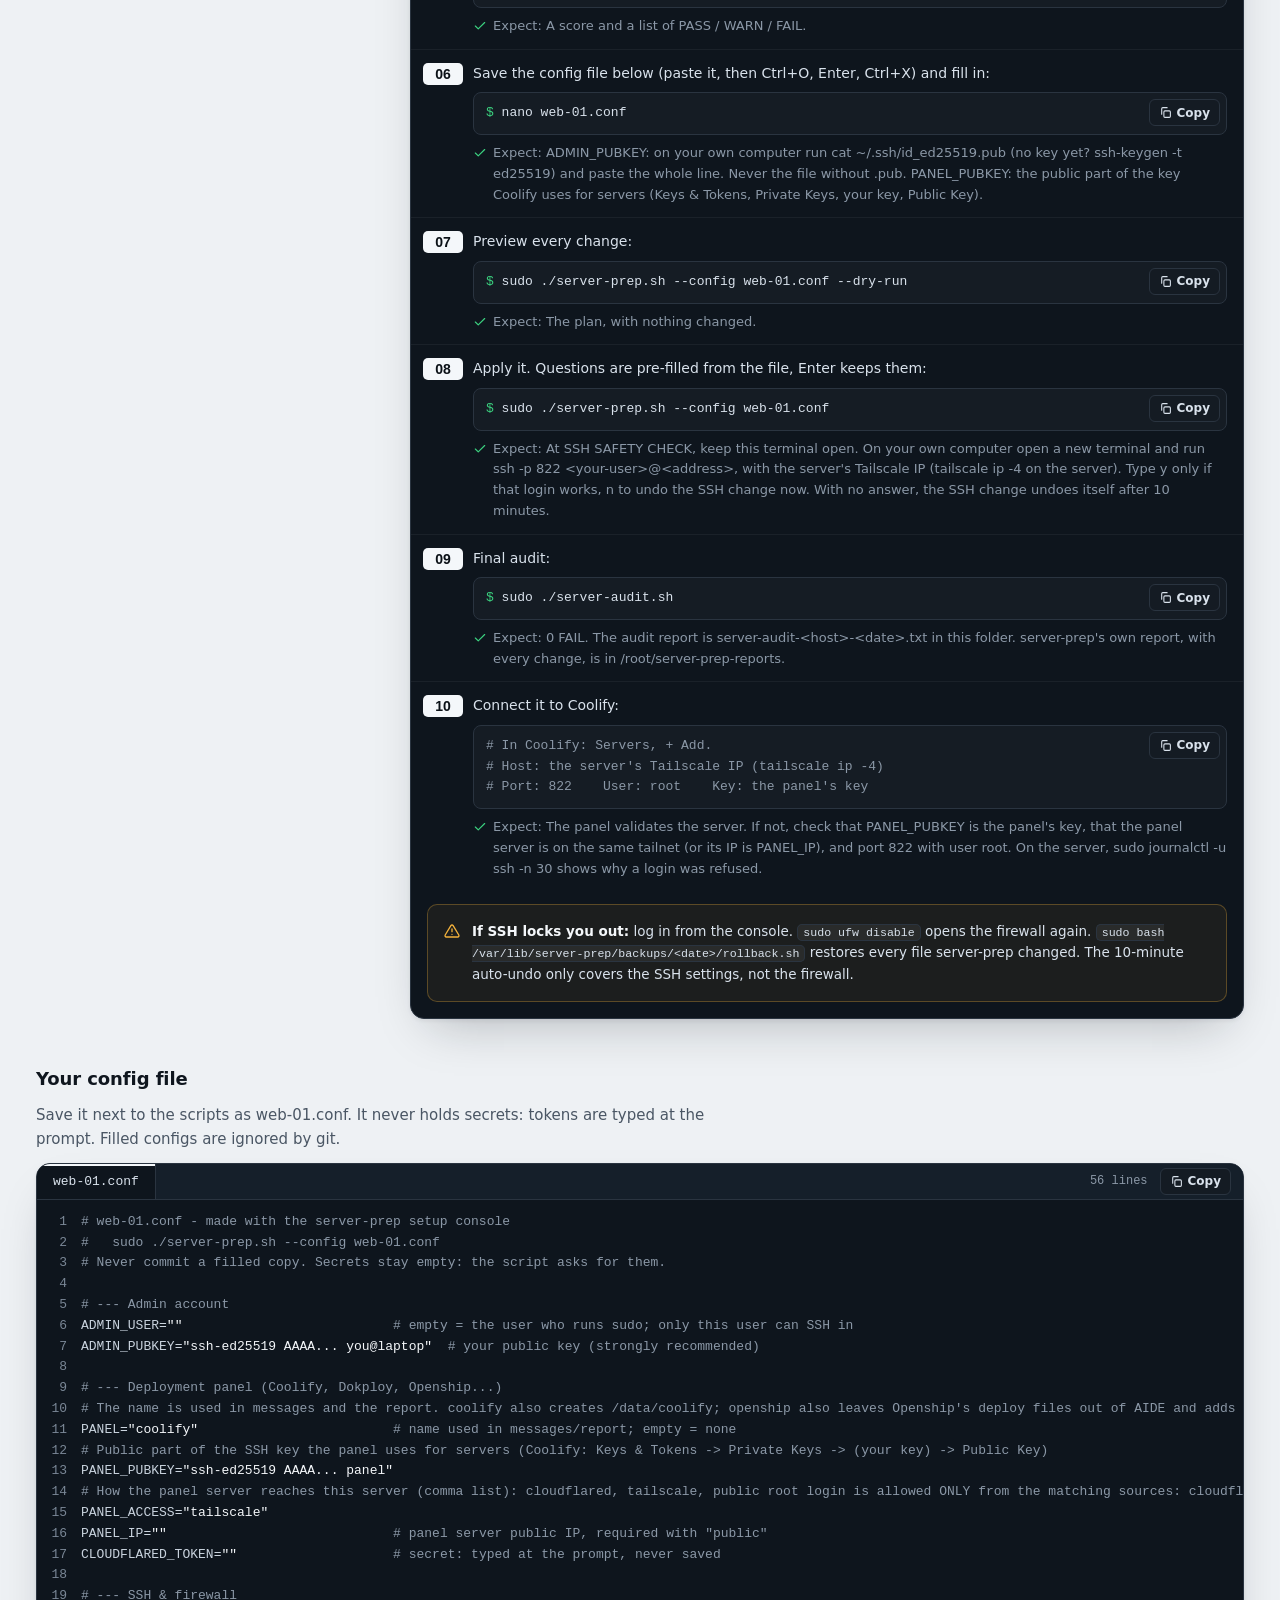
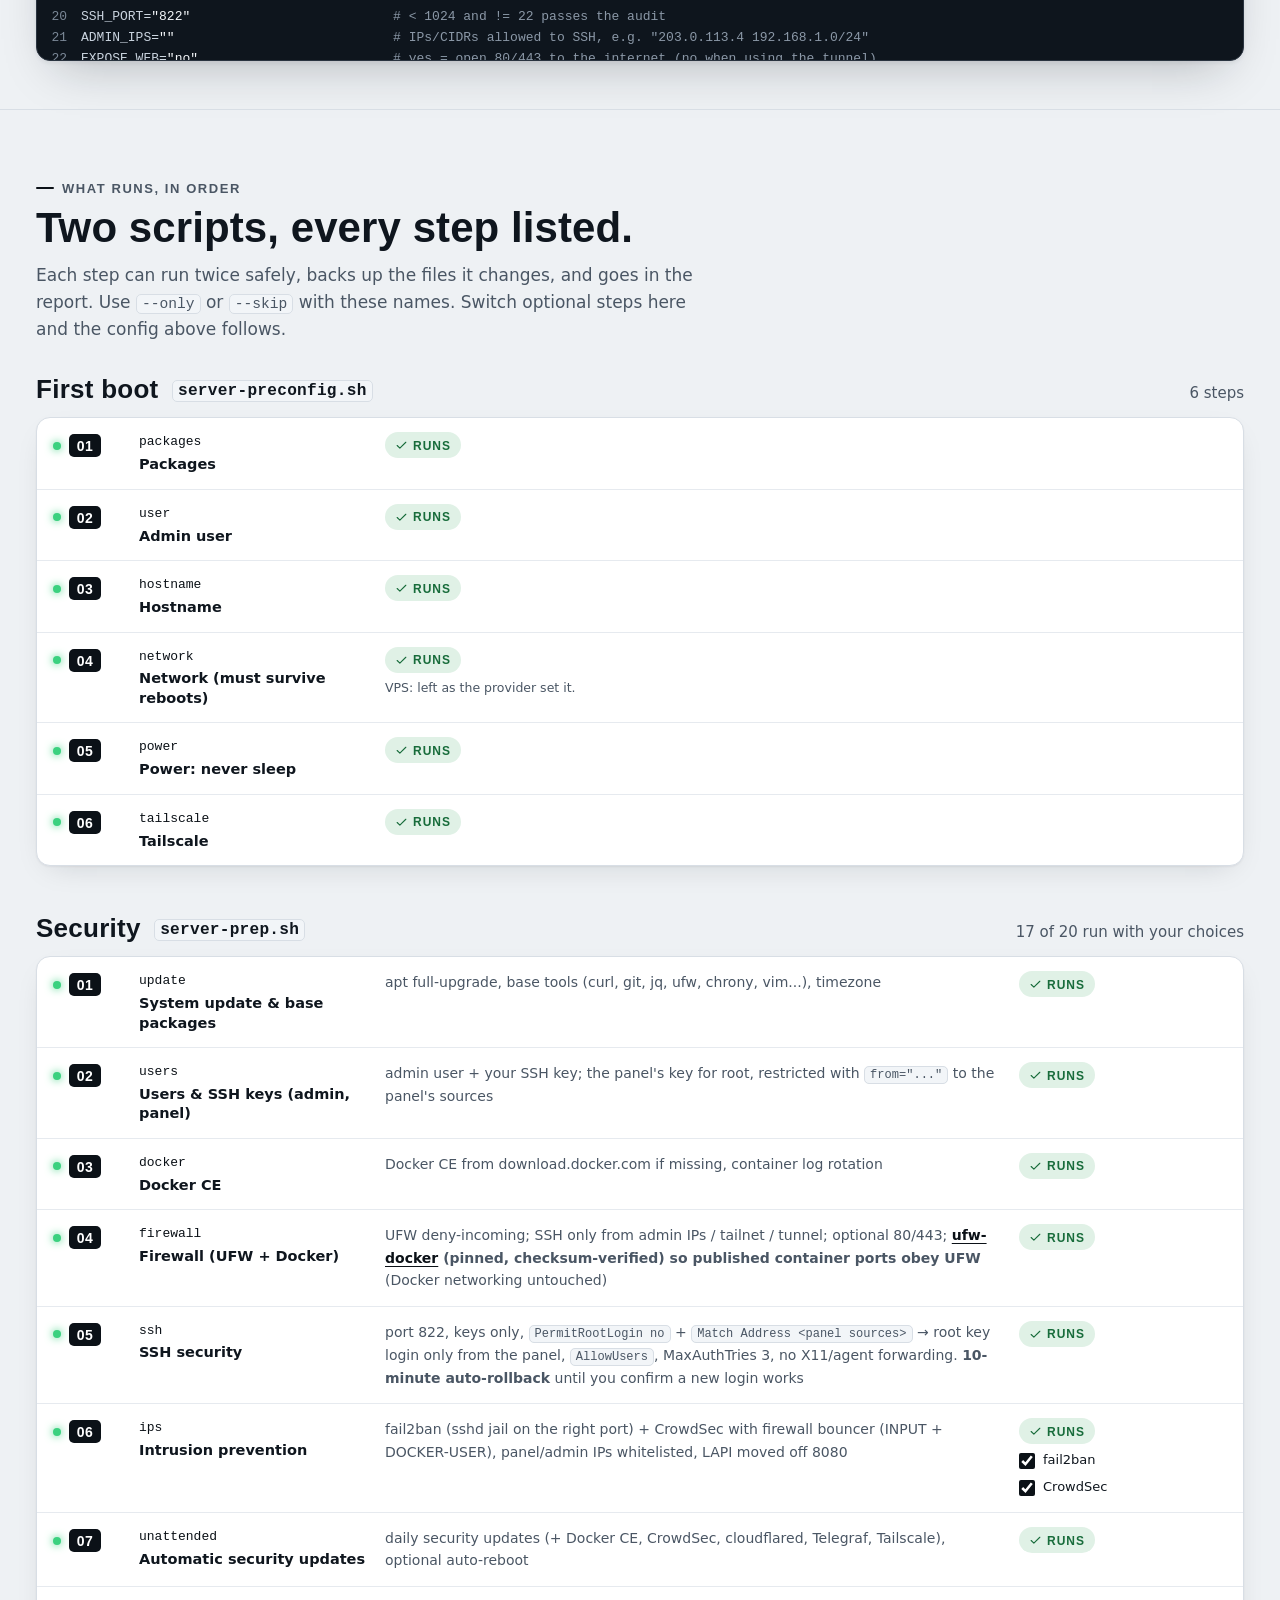
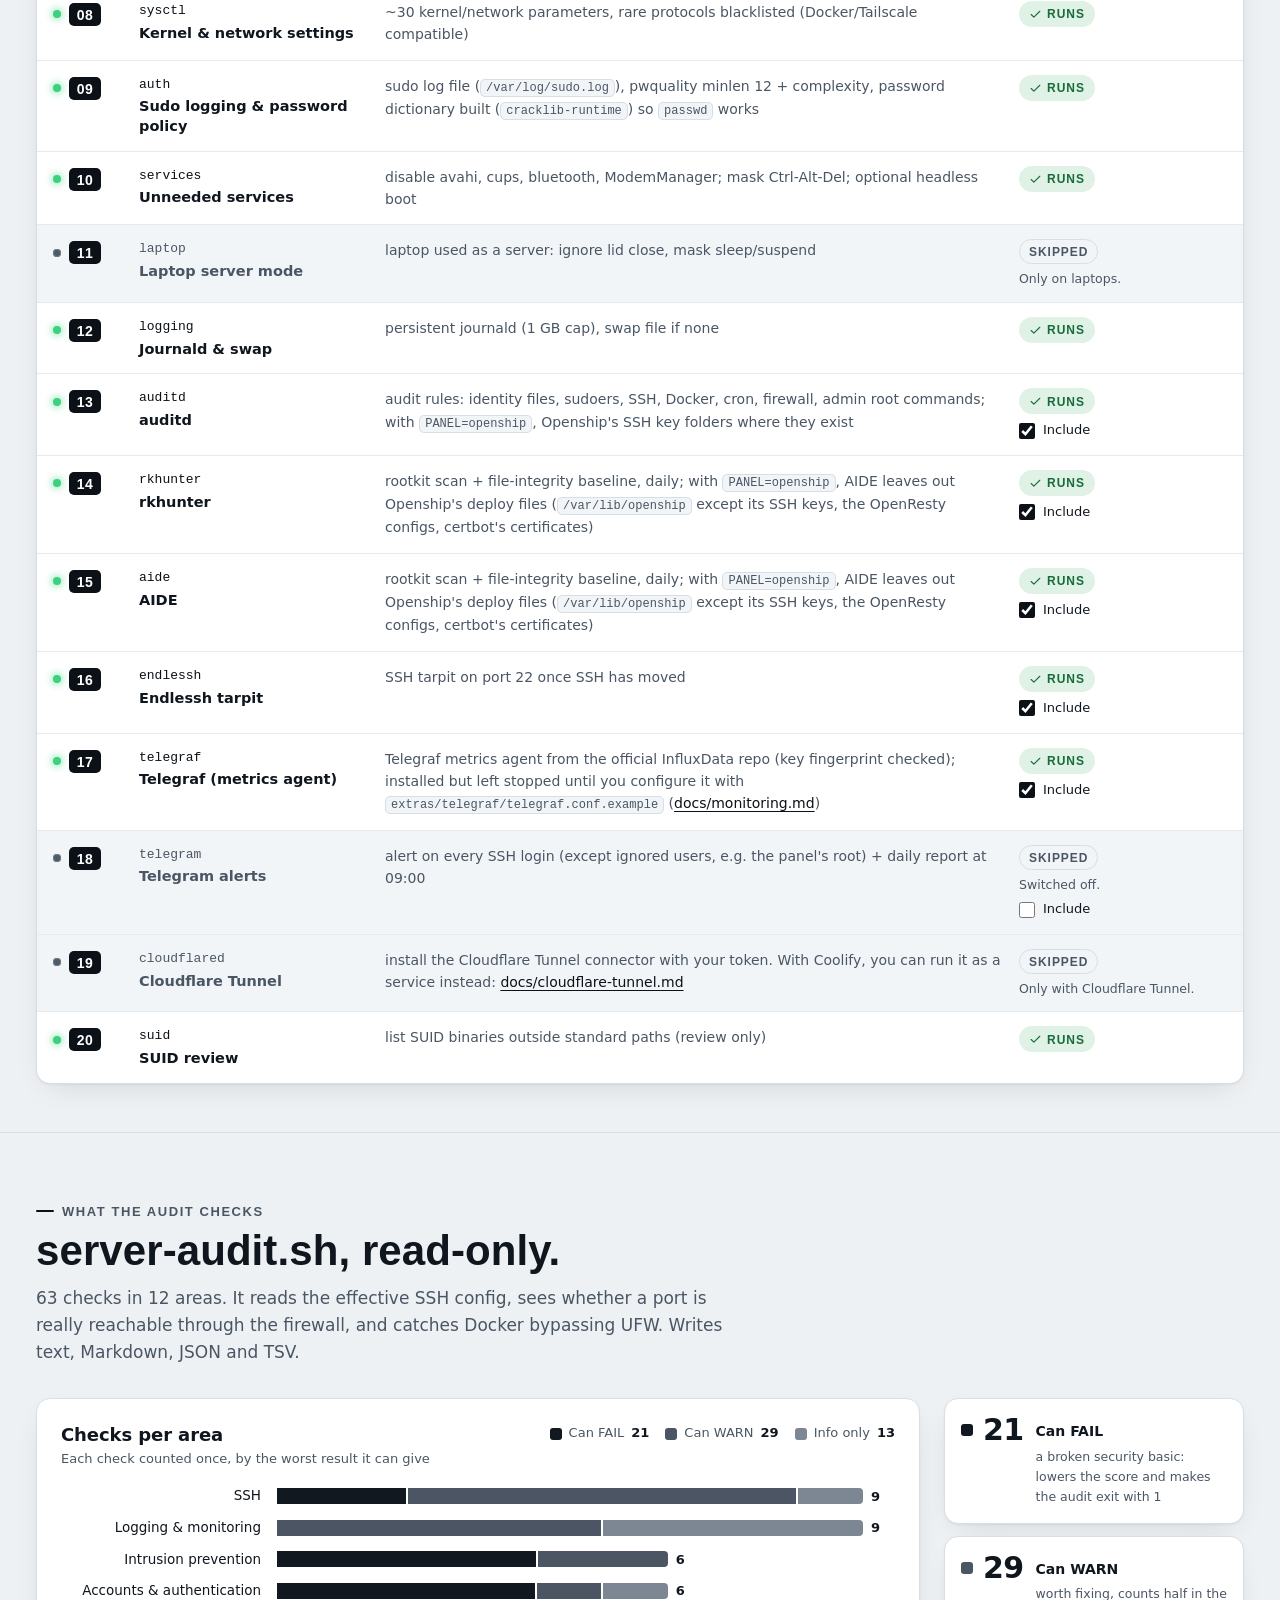
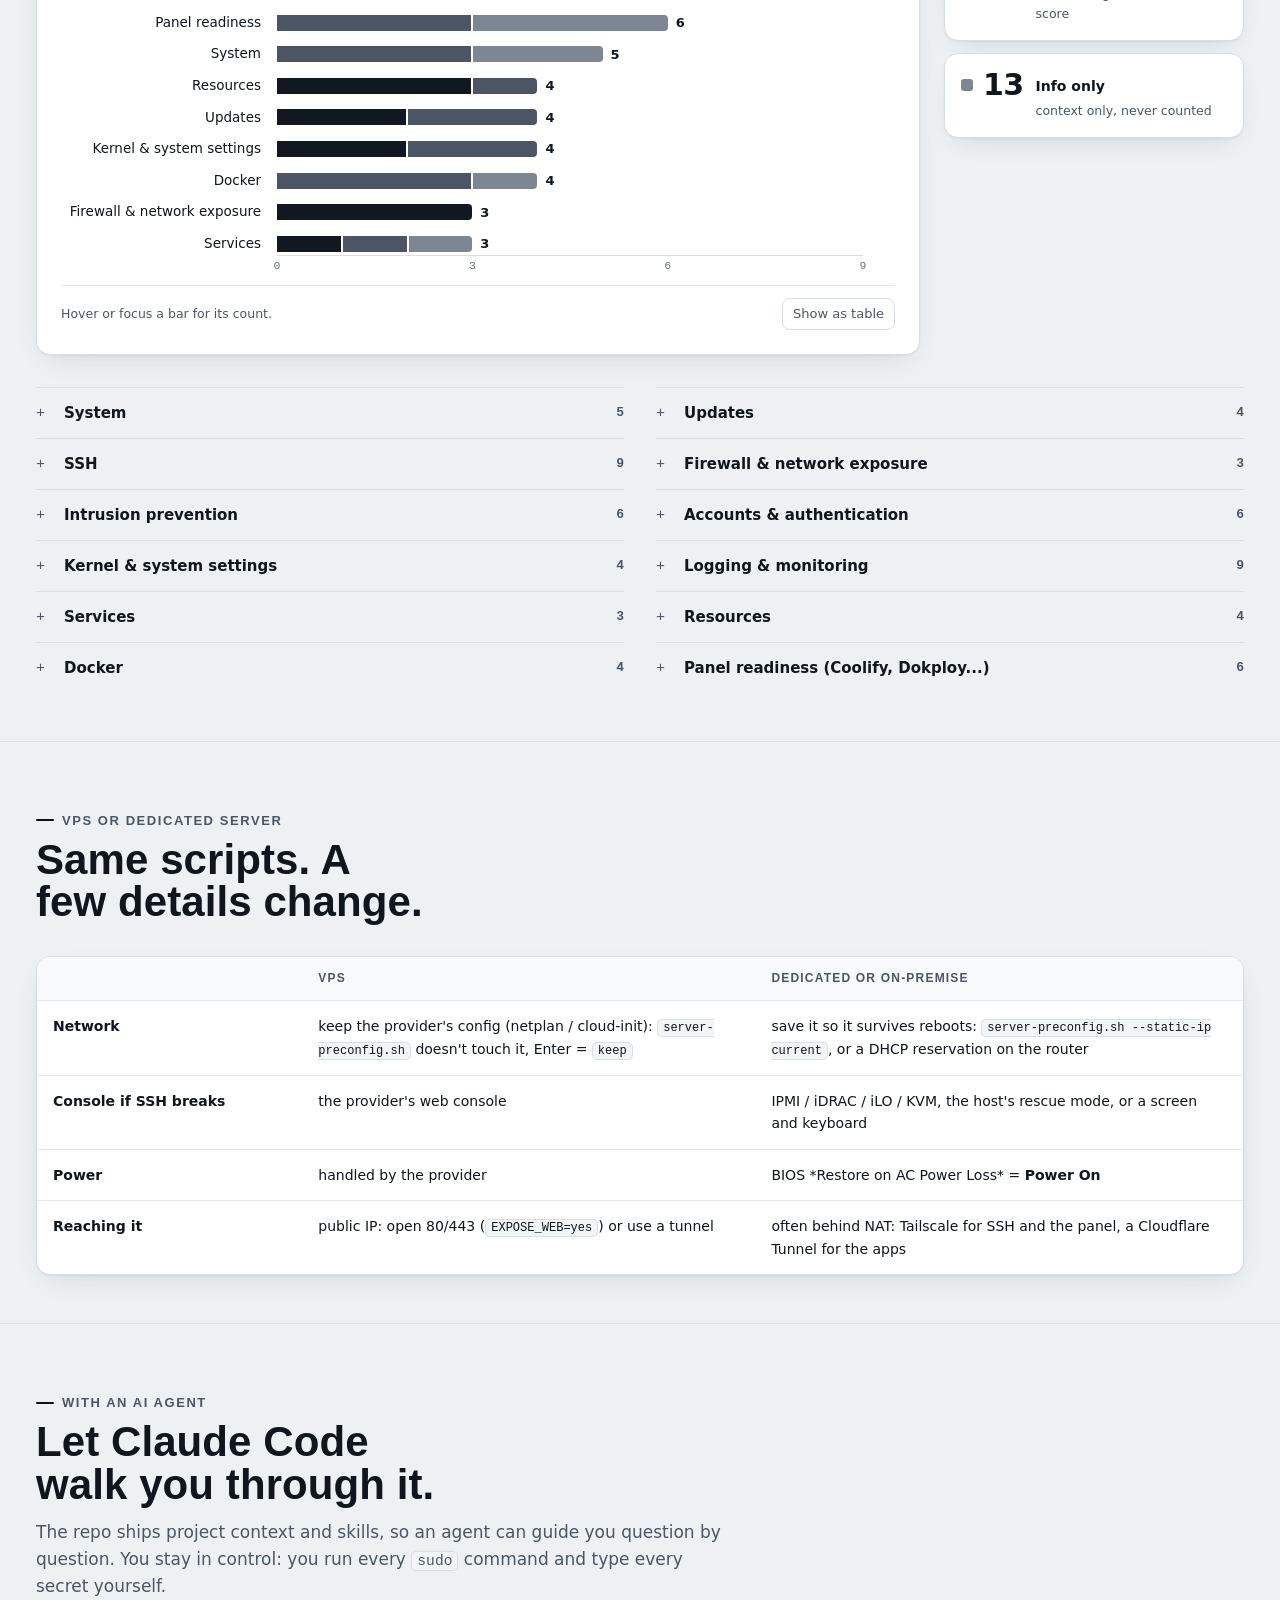
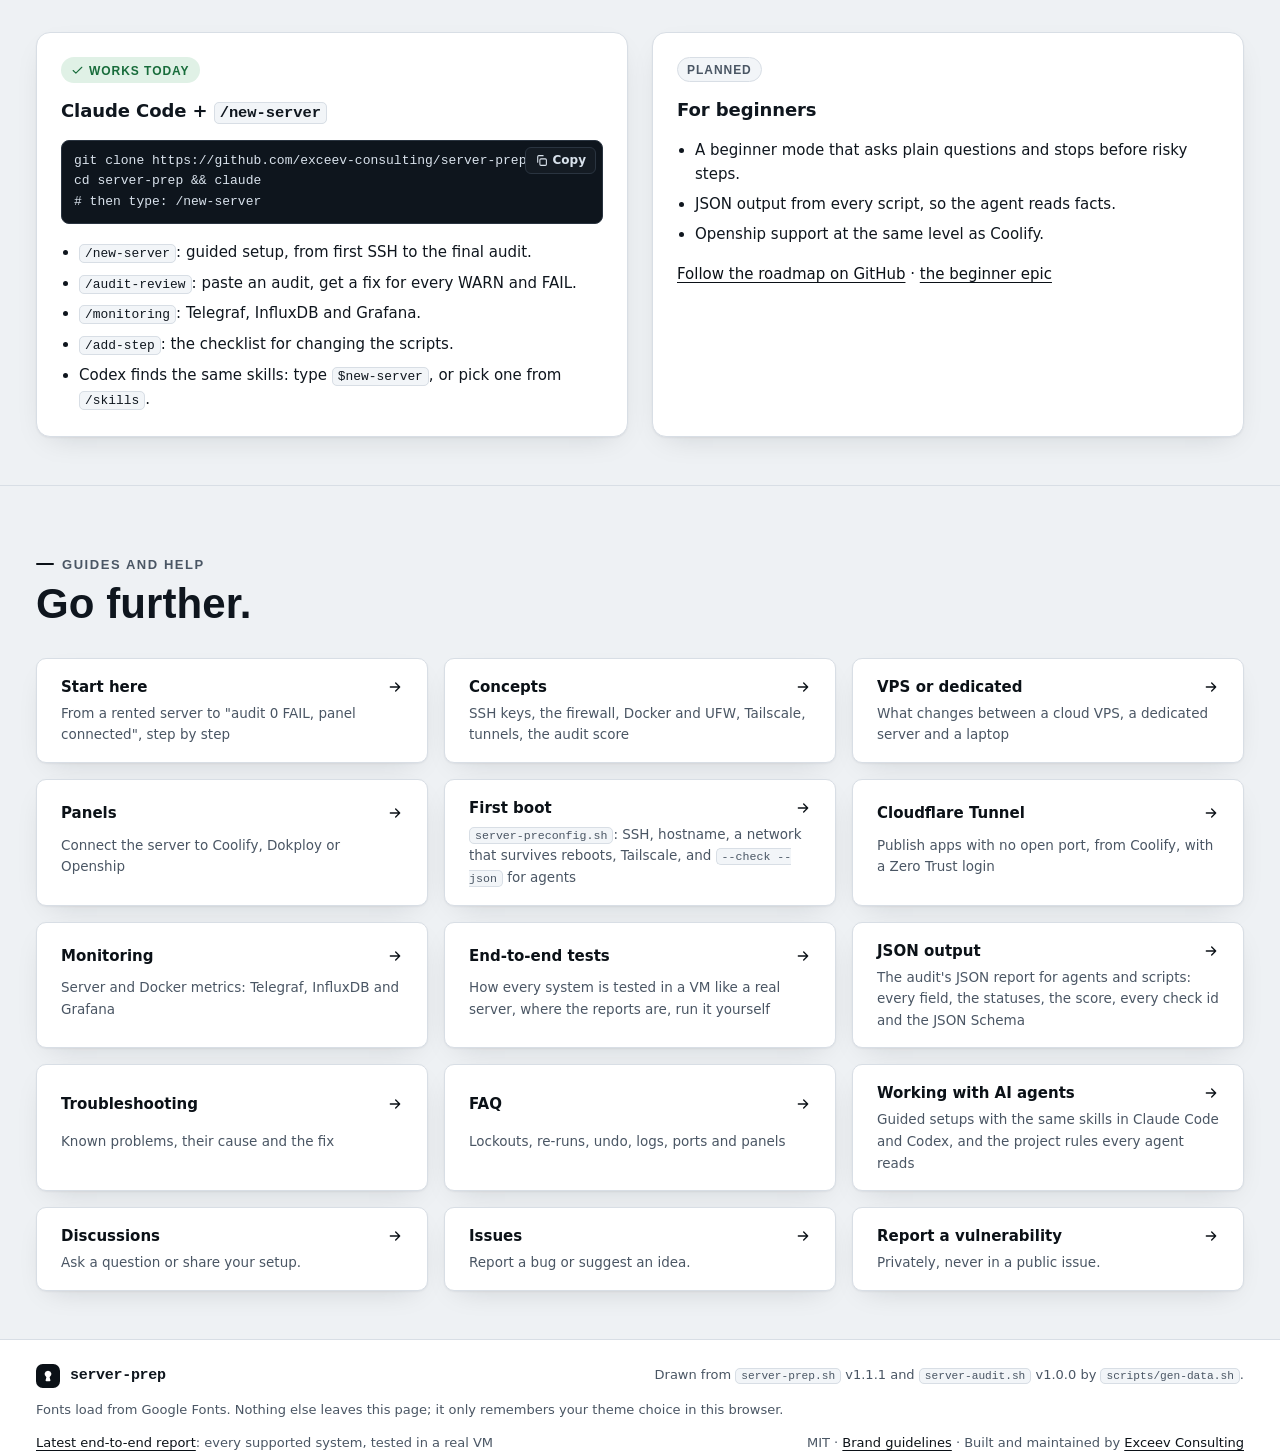
==== commit 37ac4ff3: "links: point to server-prep.exceev.com instead of github.io (#199) The GitHub Pages site now has its" ====
--- a/site/index.html
+++ b/site/index.html
@@ -11,8 +11,8 @@
 <meta property="og:description" content="Pick your server, panel and access route. See the ports, who can log in, the commands to run and the config file.">
 <meta property="og:type" content="website">
 <meta property="og:site_name" content="server-prep">
-<meta property="og:url" content="https://exceev-consulting.github.io/server-prep/">
-<meta property="og:image" content="https://exceev-consulting.github.io/server-prep/social-preview.png">
+<meta property="og:url" content="https://server-prep.exceev.com/">
+<meta property="og:image" content="https://server-prep.exceev.com/social-preview.png">
 <meta property="og:image:width" content="1280">
 <meta property="og:image:height" content="640">
 <meta property="og:image:alt" content="server-prep: harden a fresh Debian or Ubuntu server for your PaaS panel, and prove it with an audit.">
